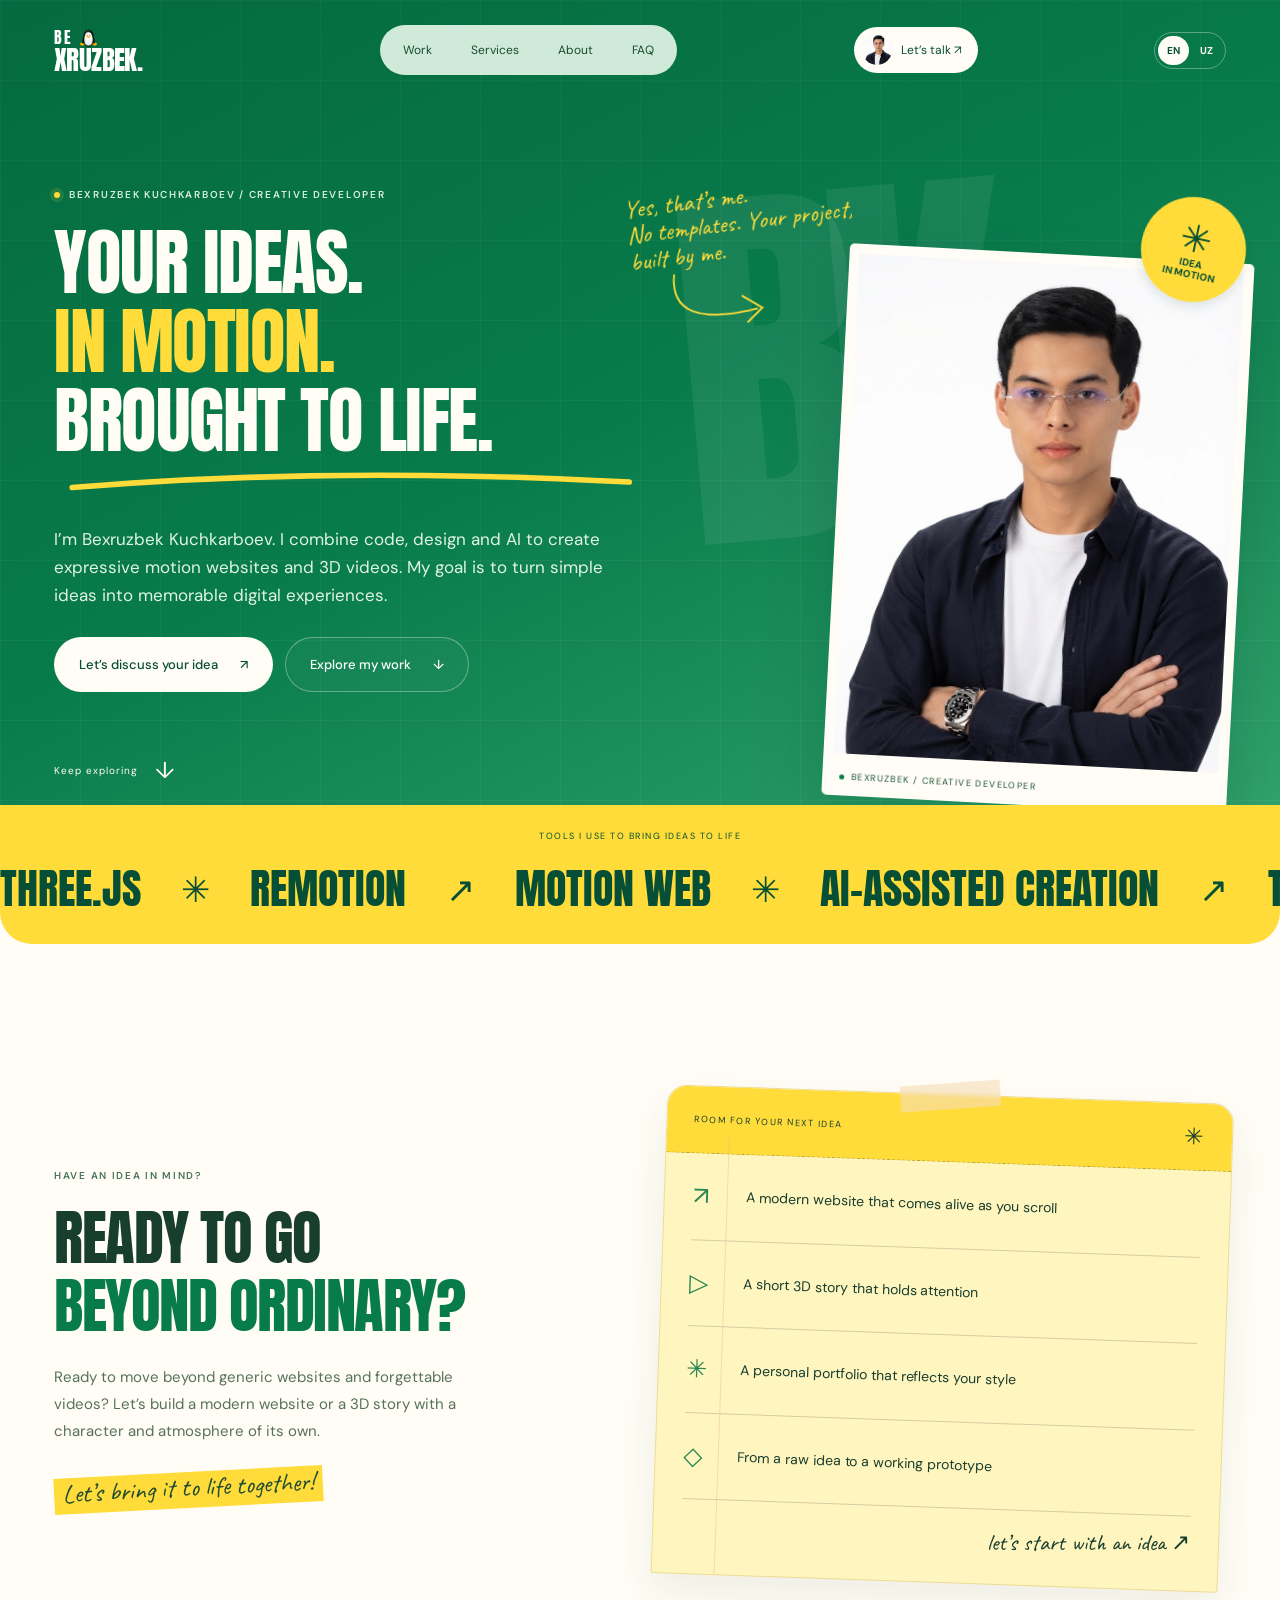
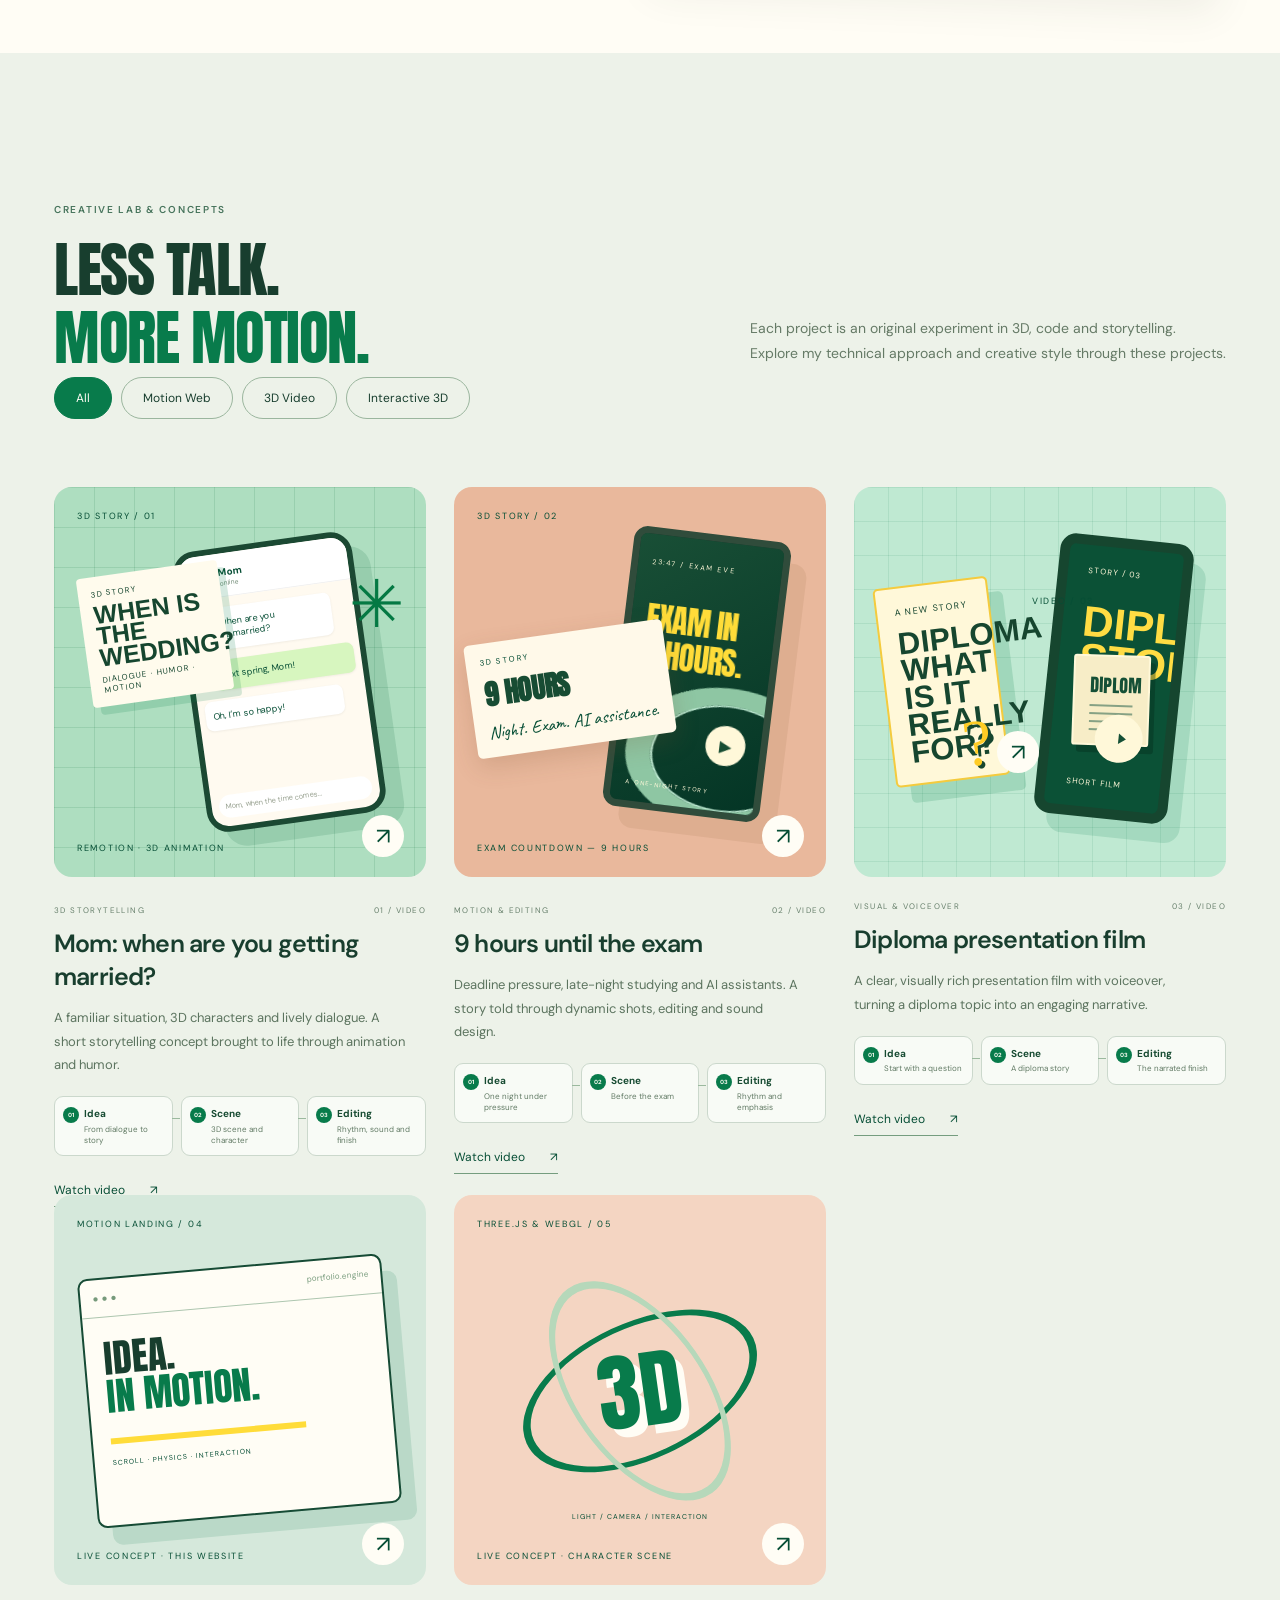
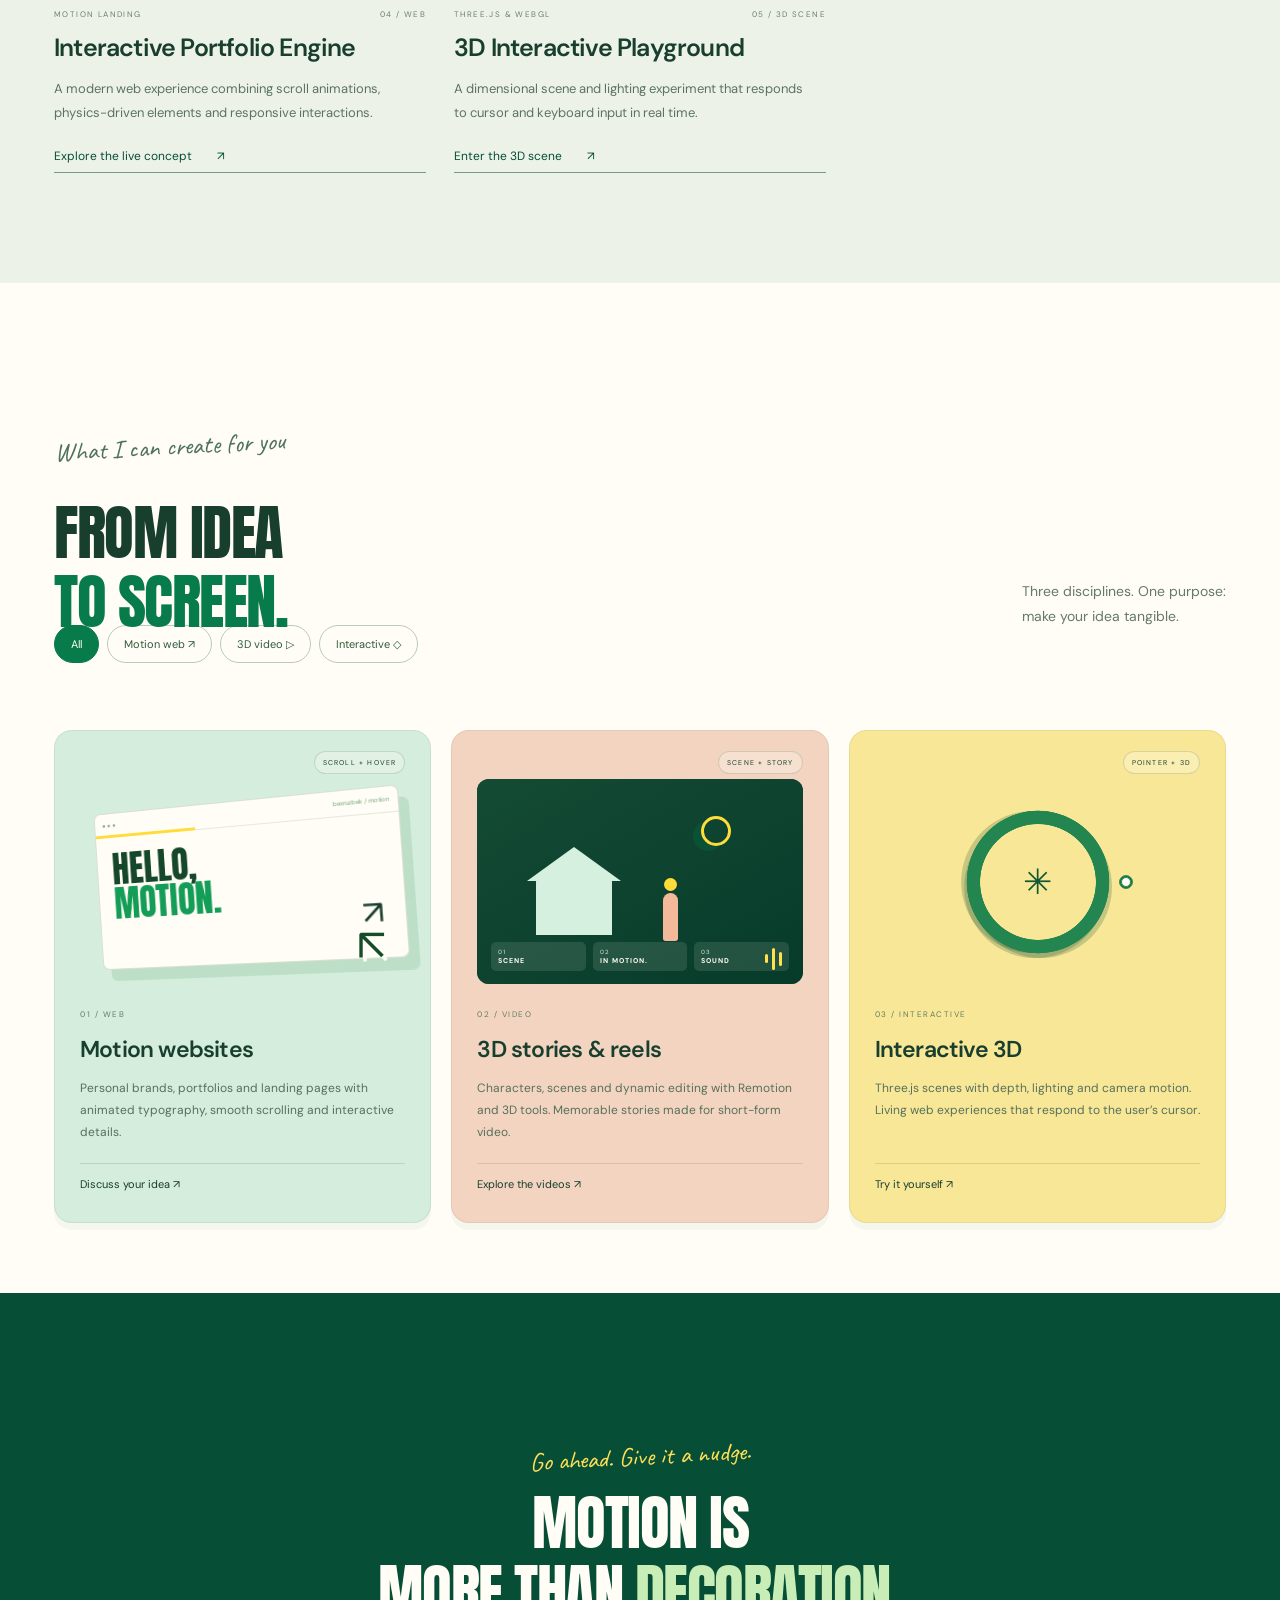
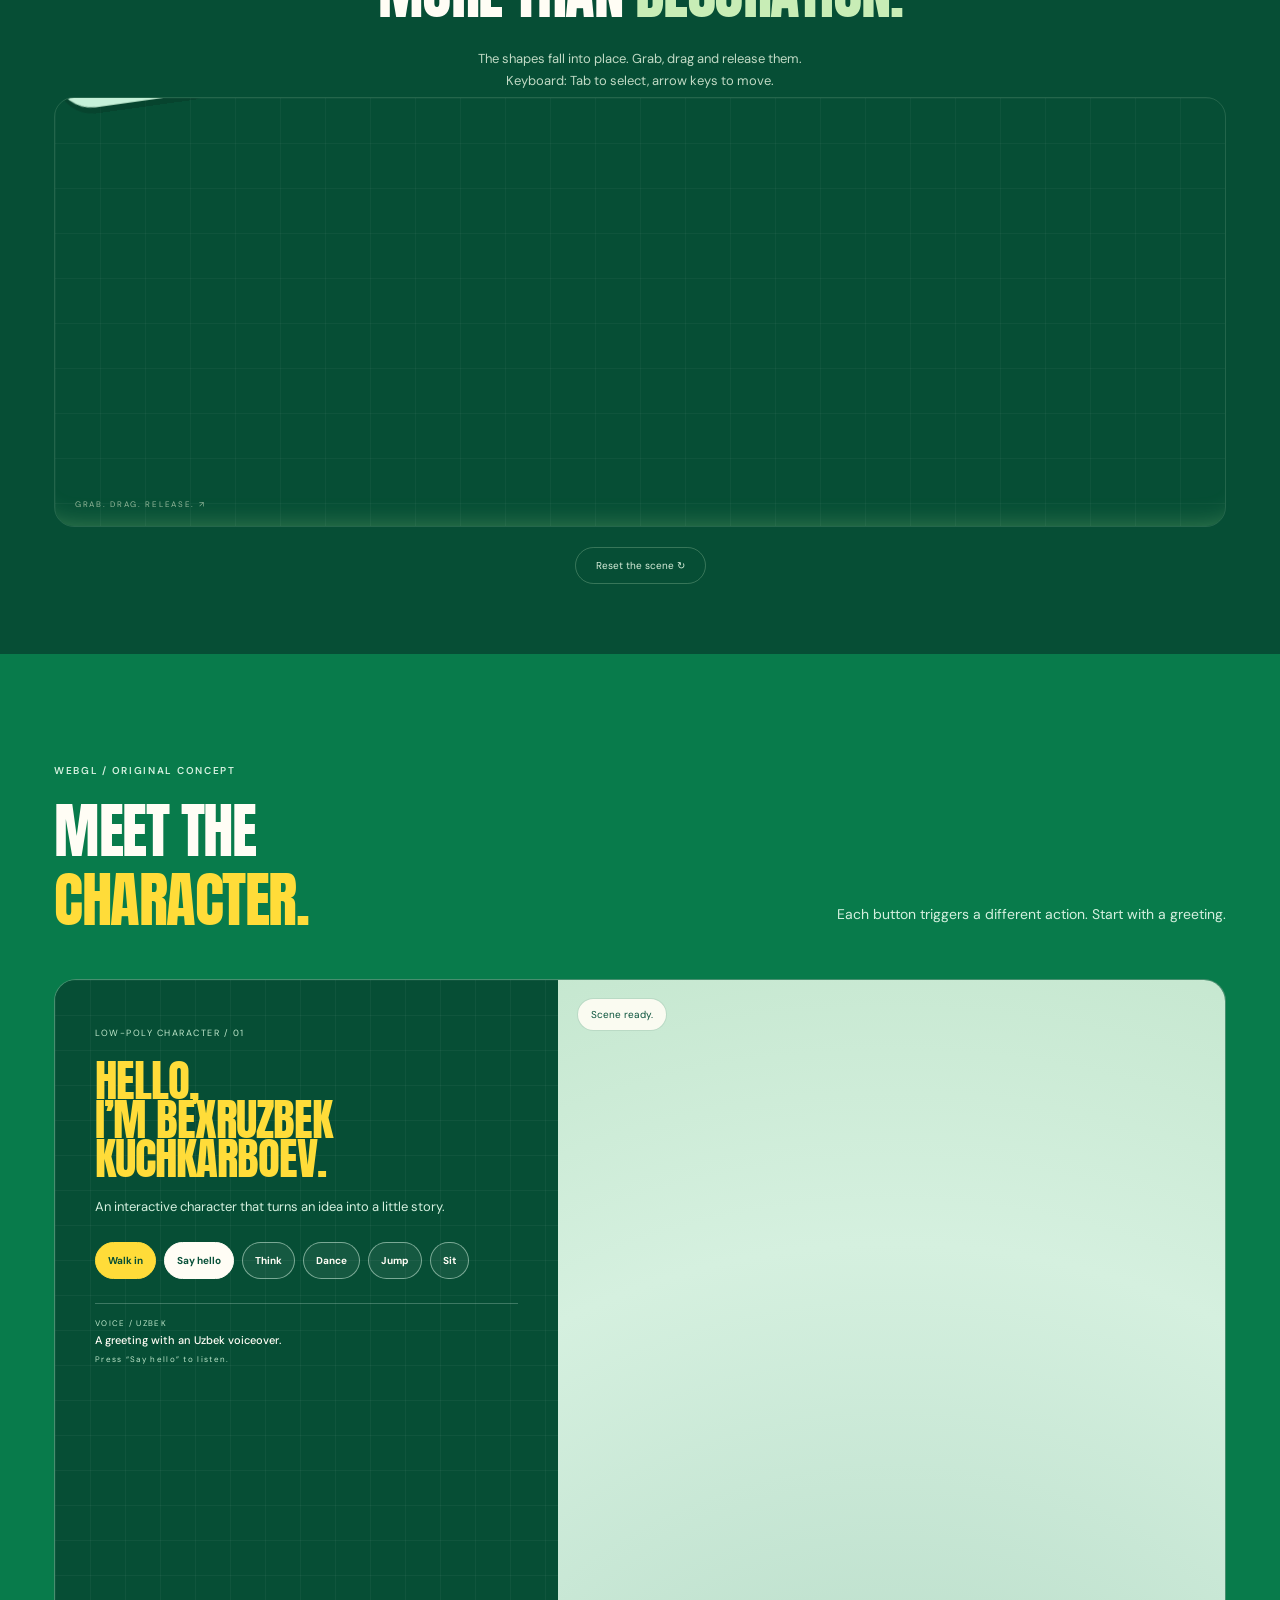
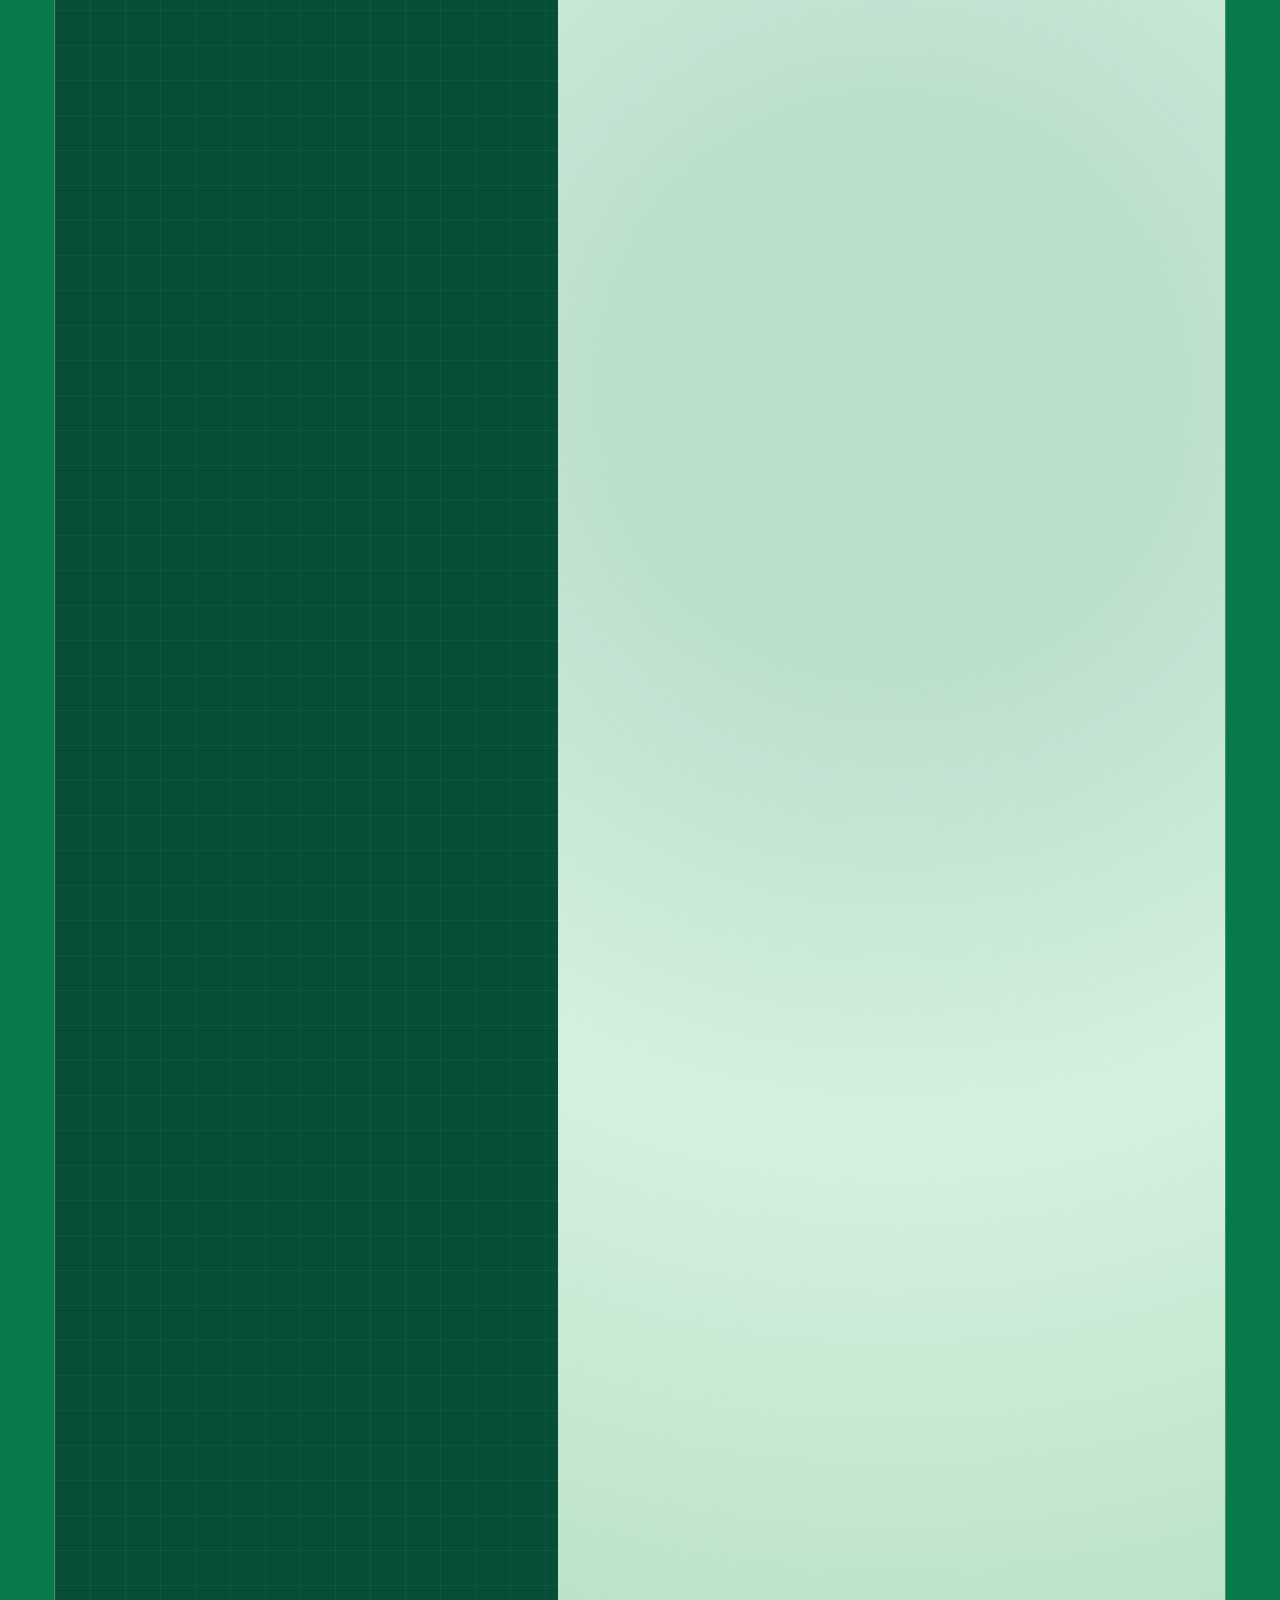
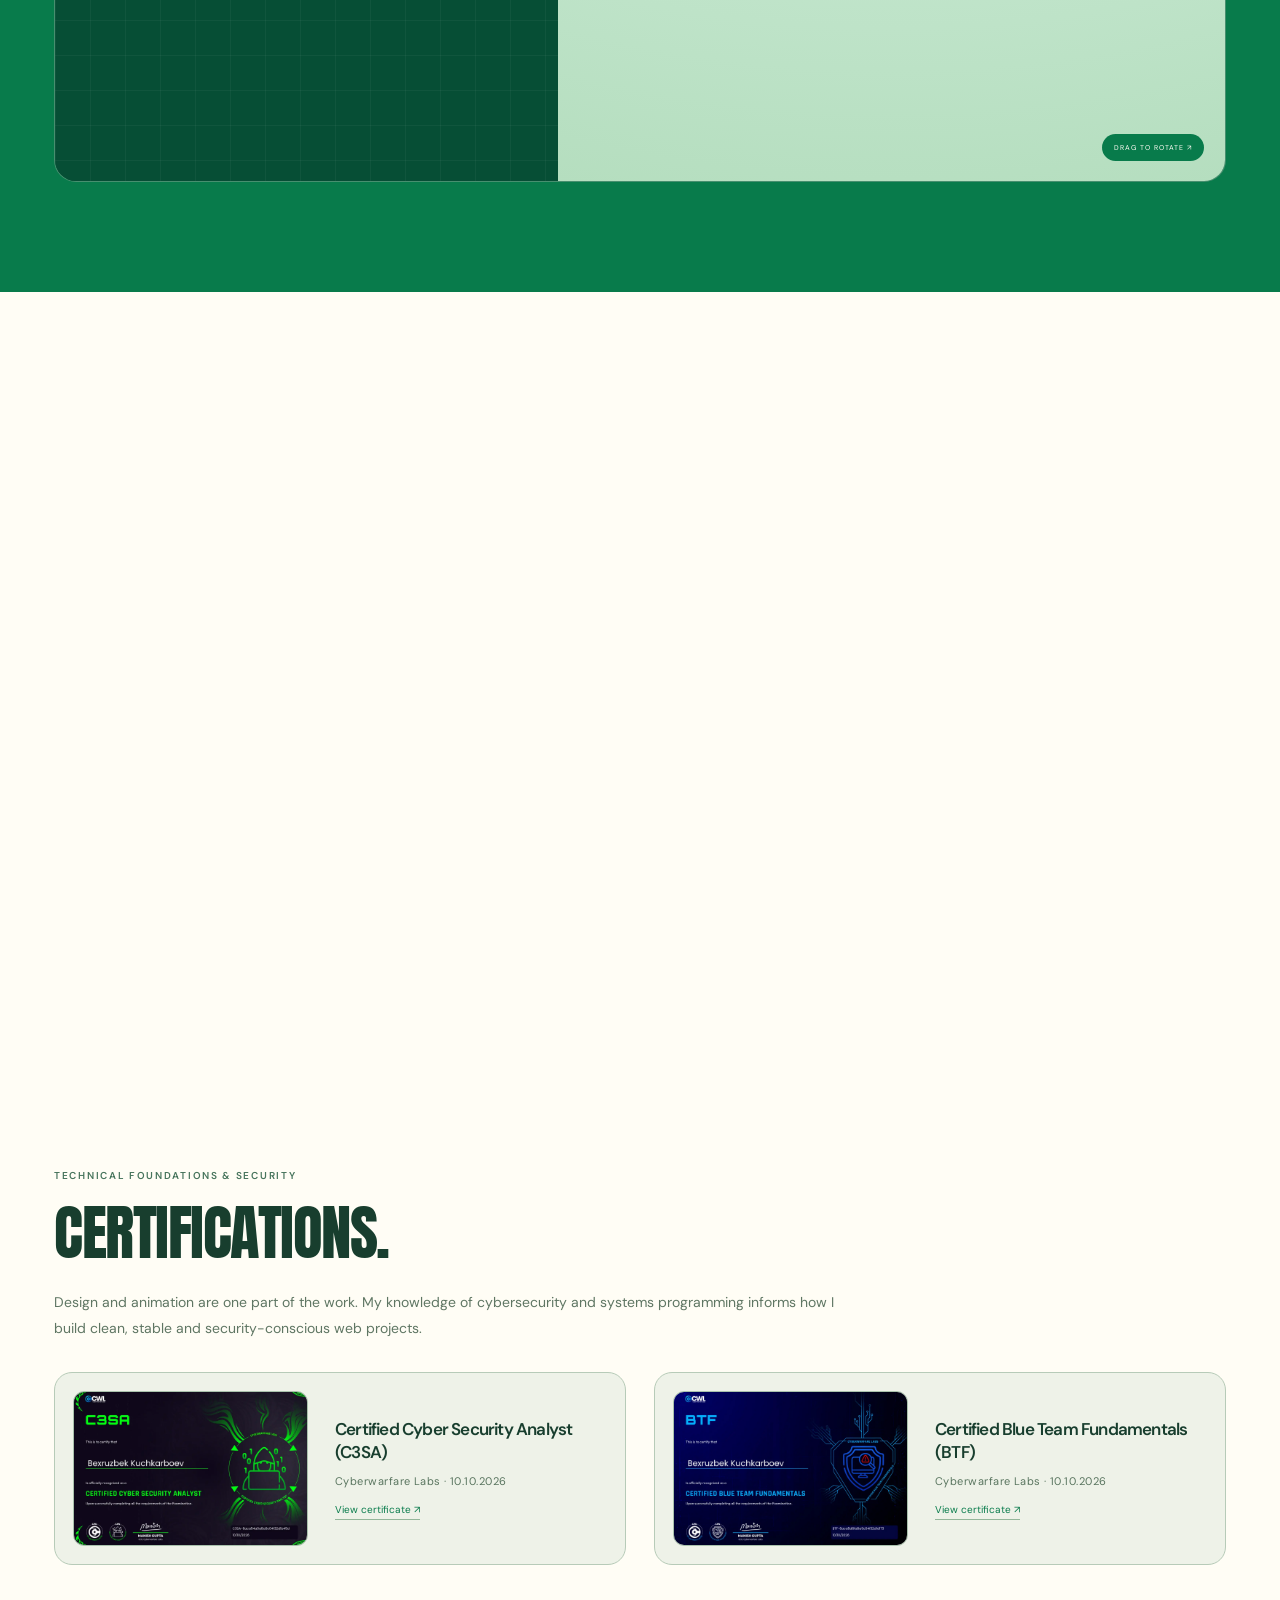
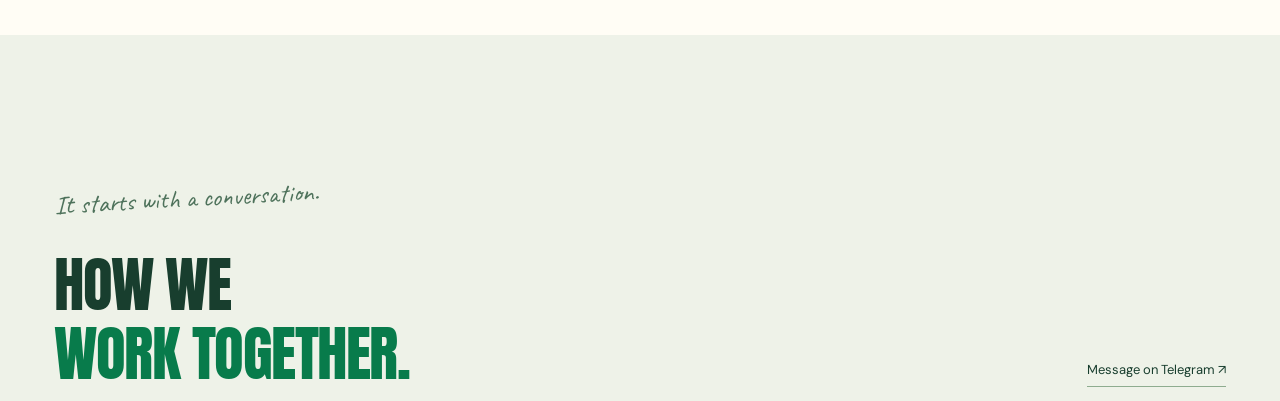
==== index.html @ de6d4b60 "Fix custom topic input interaction" ====
<!doctype html>
<html lang="en"><head><meta charset="utf-8"><meta name="viewport" content="width=device-width,initial-scale=1"><title>Bexruzbek Kuchkarboev — Creative Developer | Motion Web &amp; 3D</title><meta name="description" content="Creative developer crafting motion websites, interactive Three.js experiences and original 3D films. Explore concepts and start a project with Bexruzbek Kuchkarboev."><meta name="theme-color" content="#087b4b"><meta property="og:type" content="website"><meta property="og:url" content="https://kuchkarboevbexruzbek.github.io/"><meta property="og:title" content="Bexruzbek Kuchkarboev — Creative Developer | Motion Web &amp; 3D"><meta property="og:description" content="Creative developer crafting motion websites, interactive Three.js experiences and original 3D films. Explore concepts and start a project with Bexruzbek Kuchkarboev."><meta property="og:image" content="https://kuchkarboevbexruzbek.github.io/assets/og-image.png"><meta property="og:image:width" content="1200"><meta property="og:image:height" content="630"><meta name="twitter:card" content="summary_large_image"><meta name="twitter:title" content="Bexruzbek Kuchkarboev — Creative Developer | Motion Web &amp; 3D"><meta name="twitter:description" content="Creative developer crafting motion websites, interactive Three.js experiences and original 3D films. Explore concepts and start a project with Bexruzbek Kuchkarboev."><meta name="twitter:image" content="https://kuchkarboevbexruzbek.github.io/assets/og-image.png"><link rel="canonical" href="https://kuchkarboevbexruzbek.github.io/"><link rel="icon" href="/assets/penguin.svg"><link rel="stylesheet" href="/style.css"><link rel="stylesheet" href="/enhancements.css"><meta property="og:locale" content="en_US"><meta name="author" content="Bexruzbek Kuchkarboev"><meta name="robots" content="index,follow"><link rel="stylesheet" href="/portfolio-upgrade.css"></head>
<body><a class="skip" href="#main">Skip to content</a><div class="progress" aria-hidden="true"></div>
<header><a class="brand" href="#bosh-sahifa" aria-label="Bexruzbek — home"><span>BE<span class="brand-star">✳︎</span></span><b>XRUZBEK.</b></a><nav id="nav" aria-label="Main navigation"><a href="#ishlar">Work</a><a href="#yonalishlar">Services</a><a href="#men-haqimda">About</a><a href="#savollar">FAQ</a></nav><a class="nav-cta" href="https://t.me/kuchkarboev" target="_blank" rel="noopener"><img src="/assets/bexruzbek.png" alt="" width="30" height="30" loading="lazy" decoding="async"> Let’s talk ↗︎</a><button class="menu" aria-label="Open menu" aria-expanded="false" aria-controls="nav"><span></span><span></span></button></header>
<main id="main"><section class="hero" id="bosh-sahifa"><div class="hero-grid" aria-hidden="true"></div><div class="hero-inner wrap"><div class="hero-copy"><div class="eyebrow"><i></i> BEXRUZBEK KUCHKARBOEV / CREATIVE DEVELOPER</div><h1>YOUR IDEAS.<br><span>IN MOTION.</span><br>BROUGHT TO LIFE.<svg viewBox="0 0 620 28" aria-hidden="true"><path d="M8 20Q280 -3 608 14"/></path></svg></h1><p>I’m Bexruzbek Kuchkarboev. I combine code, design and AI to create expressive motion websites and 3D videos. My goal is to turn simple ideas into memorable digital experiences.</p><div class="actions"><a class="button cream" href="https://t.me/kuchkarboev" target="_blank" rel="noopener">Let’s discuss your idea <span>↗︎</span></a><a class="button outline" href="#ishlar">Explore my work <span>↓︎</span></a></div></div><div class="portrait-scene"><span class="portrait-letter" aria-hidden="true">BK</span><figure class="portrait"><img src="/assets/bexruzbek.png" alt="Bexruzbek Kuchkarboev" width="747" height="1024" fetchpriority="high"><figcaption><i></i> BEXRUZBEK / CREATIVE DEVELOPER</figcaption></figure><div class="hand-note">Yes, that’s me.<br>No templates. Your project,<br>built by me.<svg viewBox="0 0 110 72" aria-hidden="true"><path d="M8 4Q-5 65 95 52M79 36l21 16-18 14"/></path></svg></div><div class="portrait-sticker" aria-hidden="true">✳︎<span>IDEA<br>IN MOTION</span></div></div></div><a class="scroll-note" href="#tanishuv">Keep exploring <span>↓︎</span></a></section>
<div class="tools-band"><p>TOOLS I USE TO BRING IDEAS TO LIFE</p><div class="marquee" aria-hidden="true"><div>THREE.JS <i>✳︎</i> REMOTION <i>↗︎</i> MOTION WEB <i>✳︎</i> AI-ASSISTED CREATION <i>↗︎</i> THREE.JS <i>✳︎</i> REMOTION <i>↗︎</i> MOTION WEB <i>✳︎</i> AI-ASSISTED CREATION <i>↗︎</i></div></div></div>
<section class="intro wrap section" id="tanishuv"><div class="intro-copy reveal"><div class="eyebrow dark">HAVE AN IDEA IN MIND?</div><h2>READY TO GO<br><span>BEYOND ORDINARY?</span></h2><p>Ready to move beyond generic websites and forgettable videos? Let’s build a modern website or a 3D story with a character and atmosphere of its own.</p><span class="scribble">Let’s bring it to life together!</span></div><div class="notebook reveal"><span class="paper-tape" aria-hidden="true"></span><div class="notebook-top"><span>ROOM FOR YOUR NEXT IDEA</span><i>✳︎</i></div><div class="note-row"><span>↗︎</span> A modern website that comes alive as you scroll</div><div class="note-row"><span>▷</span> A short 3D story that holds attention</div><div class="note-row"><span>✳︎</span> A personal portfolio that reflects your style</div><div class="note-row"><span>◇</span> From a raw idea to a working prototype</div><span class="note-footer">let’s start with an idea ↗︎</span></div></section>
<section class="work section" id="ishlar"><div class="wrap"><div class="section-head reveal"><div><div class="eyebrow dark">CREATIVE LAB &amp; CONCEPTS</div><h2>LESS TALK.<br><span>MORE MOTION.</span></h2></div><p>Each project is an original experiment in 3D, code and storytelling.<br>Explore my technical approach and creative style through these projects.</p></div><div class="works"><article class="work-card reveal"><button class="work-cover onam-cover" data-reel="onam" aria-label="Watch Mom: when are you getting married?"><span class="cover-top">3D STORY / 01</span><div class="phone"><div class="phone-head"><b>O</b><span>Mom<small>online</small></span></div><div class="bubble">Son, when are you<br>getting married?</div><div class="bubble reply">Next spring, Mom!</div><div class="bubble">Oh, I’m so happy!</div><span class="phone-typing">Mom, when the time comes…</span></div><span class="play">↗︎</span><span class="cover-bottom">REMOTION · 3D ANIMATION</span><span class="floating-star" aria-hidden="true">✳︎</span></button><div class="work-meta"><span>ORIGINAL CONCEPT</span><span>01 / VIDEO</span></div><h3>Mom: when are you getting married?</h3><p>A familiar situation, 3D characters and lively dialogue. A short storytelling concept brought to life through animation and humor.</p><button class="watch" data-reel="onam">Watch video <span>↗︎</span></button></article><article class="work-card reveal"><button class="work-cover code-cover" data-reel="mehnat" aria-label="Watch 9 hours until the exam"><span class="cover-top">3D STORY / 02</span><div class="reel-still final-reel-still"><div class="new-reel-poster" aria-hidden="true"><span>23:47 / EXAM EVE</span><div class="poster-orbit"></div><b>EXAM IN<br>9 HOURS.</b><i>▶</i><small>A ONE-NIGHT STORY</small></div></div><div class="cost-card final-reel-label"><span>3D STORY</span><b>9 HOURS</b><small>Night. Exam. AI assistance.</small></div><span class="play">↗︎</span><span class="cover-bottom">EXAM COUNTDOWN — 9 HOURS</span></button><div class="work-meta"><span>MOTION &amp; EDITING</span><span>02 / VIDEO</span></div><h3>9 hours until the exam</h3><p>Deadline pressure, late-night studying and AI assistants. A story told through dynamic shots, editing and sound design.</p><button class="watch" data-reel="mehnat">Watch video <span>↗︎</span></button></article><article class="work-card reveal"><button class="work-cover diplom-cover" data-reel="diplom" aria-label="Watch the diploma presentation film"><span class="cover-top">VIDEO / 03</span><img class="diplom-still" src="/assets/diplom-poster.jpg" alt="Diplom videosidan kadr" width="400" height="712" loading="lazy"><span class="play">↗︎</span><span class="cover-bottom">NARRATED VIDEO</span></button><div class="work-meta"><span>ORIGINAL CONCEPT</span><span>03 / VIDEO</span></div><h3>Diploma presentation film</h3><p>A clear, visually rich presentation film with voiceover, turning a diploma topic into an engaging narrative.</p><button class="watch" data-reel="diplom">Watch video <span>↗︎</span></button></article></div></div></section>
<section class="services section wrap" id="yonalishlar"><div class="section-head reveal"><div><span class="scribble plain">What I can create for you</span><h2>FROM IDEA<br><span>TO SCREEN.</span></h2></div><p>Three disciplines. One purpose:<br>make your idea tangible.</p></div><div class="service-tabs" aria-label="Filter services"><button class="selected" data-focus="all" aria-pressed="true">All</button><button data-focus="web" aria-pressed="false">Motion web ↗︎</button><button data-focus="video" aria-pressed="false">3D video ▷</button><button data-focus="interactive" aria-pressed="false">Interactive ◇</button></div><div class="service-grid"><article class="service mint reveal" data-service="web"><span class="service-badge">SCROLL + HOVER</span><div class="service-demo web-demo" aria-hidden="true"><div class="fake-browser"><div>● ● ●<span>bexruzbek / motion</span></div><strong>HELLO,<br><em>MOTION.</em></strong><i>↗︎</i></div><span class="mini-cursor">↖︎</span></div><span class="service-index">01 / WEB</span><h3>Motion websites</h3><p>Personal brands, portfolios and landing pages with animated typography, smooth scrolling and interactive details.</p><a href="#aloqa">Discuss your idea ↗︎</a></article><article class="service peach reveal" data-service="video"><span class="service-badge">SCENE + STORY</span><div class="service-demo video-demo" aria-hidden="true"><div class="video-window"><span>▶</span><i></i><i></i><i></i><i></i><i></i></div><span class="timecode">00:00 / STORY</span></div><span class="service-index">02 / VIDEO</span><h3>3D stories &amp; reels</h3><p>Characters, scenes and dynamic editing with Remotion and 3D tools. Memorable stories made for short-form video.</p><a href="#ishlar">Explore the videos ↗︎</a></article><article class="service yellow reveal" data-service="interactive"><span class="service-badge">POINTER + 3D</span><div class="service-demo shape-demo" aria-hidden="true"><div class="ring r1"></div><div class="ring r2"></div><div class="ring r3"></div><span>✳︎</span></div><span class="service-index">03 / INTERACTIVE</span><h3>Interactive 3D</h3><p>Three.js scenes with depth, lighting and camera motion. Living web experiences that respond to the user’s cursor.</p><a href="#maydon">Try it yourself ↗︎</a></article></div></section>
<section class="playground section" id="maydon"><div class="wrap"><div class="play-head reveal"><span class="scribble plain">Go ahead. Give it a nudge.</span><h2>MOTION IS<br>MORE THAN <span>DECORATION.</span></h2><p>The shapes fall into place. Grab, drag and release them.<br>Keyboard: Tab to select, arrow keys to move.</p></div><div class="physics" aria-label="Draggable motion shapes"><div class="physics-grid" aria-hidden="true"></div><button class="toy" style="--toy:#c5f1d9" data-x=".06" data-y=".3">THREE.JS <span>↗︎</span></button><button class="toy" style="--toy:#ffd641" data-x=".36" data-y=".1">IDEA <span>✳︎</span></button><button class="toy" style="--toy:#f4b89a" data-x=".66" data-y=".5">REMOTION <span>▷</span></button><button class="toy" style="--toy:#fffdf5" data-x=".14" data-y=".72">MOTION WEB <span>↗︎</span></button><button class="toy" style="--toy:#a0d0f2" data-x=".58" data-y=".77">VIBE CODING <span>✦︎</span></button><button class="toy" style="--toy:#f1a1b7" data-x=".8" data-y=".15">WEBGL <span>◇</span></button><button class="toy" style="--toy:#d6caef" data-x=".42" data-y=".55">3D STORY <span>▷</span></button><button class="toy" style="--toy:#d9f09b" data-x=".75" data-y=".8">ANIMATION <span>✳︎</span></button><button class="toy" style="--toy:#f7ddb3" data-x=".06" data-y=".05">DESIGN <span>✦︎</span></button><button class="toy" style="--toy:#a9e4db" data-x=".49" data-y=".37">NEW IDEA <span>↗︎</span></button><span class="physics-hint" aria-hidden="true">GRAB. DRAG. RELEASE. ↗︎</span></div><button class="reset" id="reset-toys">Reset the scene ↻︎</button></div></section>
<section class="about section wrap" id="men-haqimda"><div class="about-photo reveal"><div class="photo-bar"><span>bexruzbek / about</span><span>↗︎</span></div><img src="/assets/bexruzbek.png" alt="Portrait of Bexruzbek Kuchkarboev" width="747" height="1024" loading="lazy"><span class="photo-caption">Hello!</span></div><div class="about-copy reveal"><div class="eyebrow dark">THE PERSON BEHIND THE CODE</div><h2>I’M<br><span>BEXRUZBEK<br>KUCHKARBOEV.</span></h2><p class="lead">Vibe coder and digital creator. I enjoy building expressive projects with a distinct character.</p><p>I combine modern AI tools with code to prototype faster and spend more time on design quality, motion details and smooth animation. My focus: interactive websites, Three.js scenes and Remotion videos.</p><p>Every project is a new creative exploration. I’m open to commercial collaborations with startups and personal brands, working directly on your idea from start to finish.</p><a class="button green" href="https://t.me/kuchkarboev" target="_blank" rel="noopener">Let’s connect <span>↗︎</span></a><div class="about-tags"><span>Three.js</span><span>Remotion</span><span>Creating with AI</span></div></div></section>
<section class="certificates section wrap"><div class="cert-head reveal"><div class="eyebrow dark">TECHNICAL FOUNDATIONS &amp; SECURITY</div><h2>CERTIFICATIONS.</h2><p>Design and animation are one part of the work. My knowledge of cybersecurity and systems programming informs how I build clean, stable and security-conscious web projects.</p></div><div class="certificate-grid"><button class="certificate-card reveal" type="button" data-certificate="/assets/cert-c3sa.png" data-certificate-title="Certified Cyber Security Analyst (C3SA)"><img src="/assets/cert-c3sa.webp" alt="Certified Cyber Security Analyst C3SA certificate" width="720" height="500" loading="lazy"><div><h3>Certified Cyber Security Analyst (C3SA)</h3><p>Cyberwarfare Labs · 10.10.2026</p><span>View certificate ↗︎</span></div></button><button class="certificate-card reveal" type="button" data-certificate="/assets/cert-btf.png" data-certificate-title="Certified Blue Team Fundamentals (BTF)"><img src="/assets/cert-btf.webp" alt="Certified Blue Team Fundamentals BTF certificate" width="720" height="500" loading="lazy"><div><h3>Certified Blue Team Fundamentals (BTF)</h3><p>Cyberwarfare Labs · 10.10.2026</p><span>View certificate ↗︎</span></div></button></div></section>
<section class="process section"><div class="wrap"><div class="section-head reveal"><div><span class="scribble plain">It starts with a conversation.</span><h2>HOW WE<br><span>WORK TOGETHER.</span></h2></div><a class="text-link" href="https://t.me/kuchkarboev" target="_blank" rel="noopener">Message on Telegram ↗︎</a></div><div class="steps"><article class="reveal"><span>01</span><h3>Let’s talk</h3><p>We discuss your idea, references and what you want to create.</p></article><article class="reveal"><span>02</span><h3>Prototype</h3><p>I build an initial version. We review it together and refine the details.</p></article><article class="reveal"><span>03</span><h3>Bring it to life</h3><p>We bring design, motion and detail together, then test the finished experience.</p></article></div></div></section>
<section class="faq section wrap" id="savollar"><div class="faq-title reveal"><span class="scribble plain">Let’s be clear.</span><h2>QUESTIONS.<br><span>CLEAR ANSWERS.</span></h2><p>Have another question?<br><a href="https://t.me/kuchkarboev" target="_blank" rel="noopener">Ask me on Telegram ↗︎</a><br><a class="secondary-link" href="https://t.me/anonaskbot?start=7vqml4p" target="_blank" rel="noopener noreferrer">Ask anonymously ↗︎</a></p></div><div class="questions"><details class="reveal"><summary>Are these client projects or independent concepts?<span>+</span></summary><p>The work shown here consists of original concepts and R&amp;D projects demonstrating my technical and creative capabilities. I’m open to commercial collaborations, with direct personal involvement, focused attention and flexible terms.</p></details><details class="reveal"><summary>What kinds of projects do you take on?<span>+</span></summary><p>Distinctive portfolios for personal brands and professionals, motion landing pages for products, interactive 3D web scenes and short 3D stories for Reels and Shorts.</p></details><details class="reveal"><summary>How do you use AI in your workflow?<span>+</span></summary><p>AI helps me build foundations and test ideas faster, saving time for both of us. Visual decisions, animation feel, code quality and final quality control remain my responsibility.</p></details><details class="reveal"><summary>How do you set the price and timeline?<span>+</span></summary><p>Every idea has a different scope. Send a short description on Telegram and I’ll respond within 24 hours with a timeline and proposal based on the design and animation requirements.</p></details></div></section>
<section class="contact" id="aloqa"><div class="wrap"><span class="scribble">Your idea is next.</span><h2>LET’S MAKE<br><span>SOMETHING GREAT.</span></h2><p>You don’t need a finished brief. An idea, one or two references you like and a short message are enough to get started.</p><div class="contact-links"><a class="button cream" href="https://t.me/kuchkarboev" target="_blank" rel="noopener"><img src="/assets/bexruzbek.png" alt="" width="30" height="30" loading="lazy" decoding="async"> Telegram · @kuchkarboev <span>↗︎</span></a><a class="button outline instagram" href="https://www.instagram.com/kuchqarboev/" target="_blank" rel="noopener">◎ Instagram · @kuchqarboev <span>↗︎</span></a></div><a class="contact-anon" href="https://t.me/anonaskbot?start=7vqml4p" target="_blank" rel="noopener noreferrer">Or ask anonymously ↗︎</a><div class="contact-extras"><span>↗︎ MOTION VEB</span><span>▷ 3D REEL</span><span>✳︎ AI BILAN IJOD</span><a href="#ishlar">Explore my work first ↓︎</a></div><div class="contact-collage" aria-hidden="true"><span class="collage-note">THE NEXT<br>IDEA IS<br>YOURS.</span><span class="collage-orbit"></span><span class="collage-cursor">↖︎</span><span class="collage-tag">LET’S MAKE IT MOVE ↗︎</span></div><span class="contact-flower" aria-hidden="true">✳︎</span></div></section></main>
<footer class="wrap"><a class="footer-brand" href="#bosh-sahifa">BEXRUZBEK.</a><span>© 2026 · From idea to motion.</span><div class="footer-links"><a href="https://github.com/kuchkarboevbexruzbek" target="_blank" rel="noopener noreferrer">GitHub ↗︎</a><a href="https://www.instagram.com/kuchqarboev/" target="_blank" rel="noopener">Instagram ↗︎</a><a href="https://t.me/kuchkarboev" target="_blank" rel="noopener">Telegram ↗︎</a><a href="#bosh-sahifa">Back to top ↑︎</a></div></footer>
<dialog id="reel-dialog" aria-labelledby="reel-title"><div class="dialog-head"><div><span>ORIGINAL CONCEPT</span><h2 id="reel-title"></h2></div><button id="close-reel" aria-label="Close video">×</button></div><video poster="/assets/video-poster.jpg" id="reel-video" controls playsinline preload="none"></video><p id="reel-description"></p></dialog><dialog id="certificate-dialog" aria-labelledby="certificate-title"><div class="dialog-head"><h2 id="certificate-title"></h2><button id="close-certificate" aria-label="Close certificate">×</button></div><img id="certificate-image" alt=""></dialog><script src="/app.js" defer></script><script src="/app-enhancements.js" defer></script><script src="/portfolio-upgrade.js?v=brief-34l" defer></script></body></html>
---- style.css ----
@import url('https://fonts.googleapis.com/css2?family=Anton&family=DM+Sans:wght@400;500;600;700&family=Caveat:wght@500;600&display=swap');
:root{--green:#087b4b;--deep:#064e35;--mint:#d5f0df;--cream:#fffdf5;--yellow:#ffdc39;--ink:#183e2e;--line:#cdd7cd;font-family:'DM Sans',Arial,sans-serif;color:var(--ink);background:var(--cream);scroll-behavior:smooth;scroll-padding-top:100px}*{box-sizing:border-box}body{margin:0;overflow-x:clip}a{color:inherit;text-decoration:none}button{font:inherit;cursor:pointer}h1,h2,h3,p,figure{margin:0}button,a,input,summary{-webkit-tap-highlight-color:transparent}button:focus-visible,a:focus-visible,summary:focus-visible{outline:3px solid #ffba12;outline-offset:6px}::selection{color:#064e35;background:#ffdc39}.wrap{max-width:1440px;margin:auto;padding-inline:54px}.section{padding-block:110px}.eyebrow{font-size:10px;letter-spacing:1.7px;font-weight:600;display:flex;align-items:center;gap:9px}.eyebrow i{width:6px;height:6px;background:var(--yellow);border-radius:50%;box-shadow:0 0 0 4px #ffdc3920}.eyebrow.dark{color:#47745c}.progress{position:fixed;left:0;top:0;width:100%;height:3px;background:var(--yellow);z-index:100;transform:scaleX(var(--progress,0));transform-origin:left}header{height:100px;position:absolute;top:0;left:0;width:100%;padding:22px 54px;display:flex;align-items:center;justify-content:space-between;z-index:30;color:white;gap:20px}.brand{font-family:Anton,sans-serif;font-weight:400;line-height:.87;font-size:27px;display:flex;flex-direction:column;letter-spacing:-.6px;width:150px}.brand>span{font-size:16px;letter-spacing:2px;display:flex;align-items:center;gap:6px}.brand-star{color:var(--yellow);font-size:18px}.brand b{font-weight:400}.brand:focus-visible{outline-offset:8px}nav{display:flex;gap:5px;background:#e4f7e8e8;padding:6px;border-radius:50px;color:#184b31;font-size:12px}nav a{padding:11px 17px;border-radius:40px;transition:background .2s}nav a:hover{background:#fffdf5}.nav-cta{display:flex;align-items:center;gap:9px;border-radius:50px;background:var(--cream);color:var(--deep);padding:8px 16px 8px 8px;font-size:12px}.nav-cta img,.button img{object-fit:cover;object-position:50% 15%;border-radius:50%}.menu{display:none}.hero{position:relative;background:linear-gradient(155deg,#056a3f,var(--green) 50%,#30a26a);color:var(--cream);padding-top:145px;overflow:hidden;isolation:isolate}.hero-grid{position:absolute;inset:0;background-image:linear-gradient(#ffffff0d 1px,transparent 1px),linear-gradient(90deg,#ffffff0d 1px,transparent 1px);background-size:80px 80px;z-index:-1;mask-image:linear-gradient(#0009,#000)}.hero-inner{display:grid;grid-template-columns:1.35fr 1fr;gap:30px;min-height:660px;align-items:center}.hero-copy{padding-bottom:70px;position:relative;z-index:3}.hero .eyebrow{color:#d6f0de;margin-bottom:22px}h1,h2{font-family:Anton,'Arial Narrow',sans-serif;font-weight:400;text-transform:uppercase;letter-spacing:-1.5px;line-height:1.08}h1{font-size:clamp(65px,7.2vw,105px);position:relative;margin-bottom:30px}h1>span{color:var(--yellow)}h1 svg{width:91%;height:26px;display:block;margin-top:9px;overflow:visible}h1 svg path{stroke:var(--yellow);stroke-width:6;fill:none;stroke-linecap:round;stroke-dasharray:650;animation:underline-in 1s .5s both}.hero-copy>p{font-size:17px;line-height:1.65;max-width:555px;color:#e1f5e7}.actions{display:flex;gap:12px;margin-top:28px;flex-wrap:wrap}.button{display:inline-flex;justify-content:center;align-items:center;gap:22px;border-radius:40px;padding:18px 24px;font-size:13px;font-weight:500;border:1px solid transparent;transition:transform .25s,box-shadow .25s}.button:hover{transform:translateY(-4px);box-shadow:0 10px 20px #01342126}.button.cream{background:var(--cream);color:var(--deep)}.button.outline{border-color:#ffffff55;color:white;background:#ffffff08}.button.green{background:var(--green);color:white}.portrait-scene{position:relative;height:660px;align-self:end}.portrait-letter{position:absolute;font-family:Anton;font-size:400px;letter-spacing:-40px;line-height:1;top:20px;left:-65px;color:#ffffff12;rotate:-5deg;user-select:none}.portrait{position:absolute;bottom:0;right:0;width:100%;max-width:405px;transform:rotate(3deg);transform-origin:50% 100%;border:10px solid #fffdf5;border-bottom-width:42px;border-radius:5px;background:var(--cream);box-shadow:0 20px 65px #003a2d38;z-index:1}.portrait>img{display:block;width:100%;height:500px;object-fit:cover;object-position:50% 30%}.portrait figcaption{position:absolute;bottom:-29px;font-size:9px;color:#1c5239;letter-spacing:1.4px;left:7px;display:flex;align-items:center;gap:7px}.portrait figcaption i{width:5px;height:5px;border-radius:50%;background:var(--green)}.hand-note{position:absolute;left:-110px;top:38px;font-family:Caveat,cursive;font-size:25px;color:var(--yellow);z-index:3;line-height:1.05;rotate:-7deg}.hand-note svg{width:100px;height:66px;display:block;margin-left:35px;stroke:var(--yellow);stroke-width:2;fill:none}.portrait-sticker{position:absolute;right:-20px;top:52px;background:var(--yellow);color:var(--deep);width:105px;height:105px;border-radius:50%;z-index:3;display:flex;flex-direction:column;align-items:center;justify-content:center;font-size:38px;line-height:1;rotate:12deg;box-shadow:0 6px 10px #0037191a}.portrait-sticker span{font-size:10px;font-weight:700;text-align:center;line-height:1.1}.scroll-note{position:absolute;bottom:20px;left:54px;font-size:10px;letter-spacing:1px;display:flex;gap:17px;align-items:center}.scroll-note span{font-size:23px;animation:arrow-bob 2s infinite}.tools-band{background:var(--yellow);color:var(--deep);padding:25px 0 27px;border-radius:0 0 32px 32px;position:relative;z-index:2}.tools-band>p{text-align:center;font-size:9px;letter-spacing:1.5px;margin-bottom:20px}.marquee{overflow:hidden}.marquee>div{display:flex;gap:40px;align-items:center;width:max-content;font-family:Anton;font-size:42px;animation:marquee 28s linear infinite;line-height:1.3}.marquee i{font-family:Arial;font-style:normal;font-size:35px}
h2{font-size:clamp(43px,4.8vw,68px);line-height:1.12}h2 span{color:var(--green)}h3{font-size:25px;letter-spacing:-.8px;font-weight:600}.intro{display:grid;grid-template-columns:1fr 1.1fr;gap:90px;align-items:center}.intro h2{margin-top:21px}.intro-copy>p{font-size:15px;line-height:1.8;color:#57715f;margin-top:24px;max-width:420px}.scribble{display:inline-block;background:var(--yellow);color:#214c31;font-family:Caveat,cursive;font-size:26px;line-height:1.1;padding:2px 9px 5px;transform:rotate(-3deg);margin-top:27px}.scribble.plain{background:transparent;padding:0;margin:0 0 17px;color:#4e725b}.notebook{background:#fff5bf;border-radius:20px 20px 3px 3px;transform:rotate(2deg);box-shadow:0 18px 42px #34412f14;border:1px solid #eedc96;padding:0 28px 25px;position:relative}.notebook:before{content:'';position:absolute;left:62px;top:50px;bottom:0;border-left:1px solid #e9b38a66}.notebook-top{background:var(--yellow);margin:0 -28px;padding:18px 27px;border-radius:20px 20px 0 0;display:flex;justify-content:space-between;align-items:center;font-size:9px;letter-spacing:1.5px;border-bottom:1px dashed #afa244}.notebook-top i{font-size:23px;font-style:normal}.note-row{padding:24px 0;border-bottom:1px solid #d6cda1;display:flex;align-items:center;gap:28px;font-size:14px;line-height:1.5}.note-row>span{font-size:25px;color:#278751;width:25px;flex:none}.note-footer{font-family:Caveat;font-size:23px;display:block;text-align:right;margin-top:20px;rotate:-2deg}.work{background:#edf2e9}.section-head{display:flex;align-items:flex-end;justify-content:space-between;gap:35px;margin-bottom:45px}.section-head h2{margin-top:19px}.section-head>p{font-size:14px;color:#657a66;line-height:1.8;padding-bottom:6px}.works{display:grid;grid-template-columns:1fr 1fr;gap:28px}.work-cover{width:100%;height:455px;position:relative;border:0;border-radius:18px;overflow:hidden;color:var(--deep);text-align:left;transition:transform .35s}.work-cover:hover{transform:translateY(-7px) rotate(-1deg)}.onam-cover{background:#aedec0;background-image:linear-gradient(#096a3420 1px,transparent 1px),linear-gradient(90deg,#096a3420 1px,transparent 1px);background-size:40px 40px}.cover-top,.cover-bottom{position:absolute;left:23px;font-size:9px;letter-spacing:1.7px;z-index:4}.cover-top{top:23px}.cover-bottom{bottom:23px}.phone{width:220px;height:345px;position:absolute;left:50%;top:55px;transform:translateX(-50%) rotate(-8deg);background:#fffaf0;border:7px solid #1b4933;border-radius:27px;box-shadow:20px 20px 0 #14684125;overflow:hidden;transition:rotate .4s}.work-cover:hover .phone{rotate:6deg}.phone-head{display:flex;align-items:center;gap:9px;background:#fff;padding:14px 10px 10px;border-bottom:1px solid #eee}.phone-head b{background:#199b57;color:white;border-radius:50%;width:28px;height:28px;display:grid;place-items:center;font-size:14px}.phone-head>span{font-size:12px;font-weight:700}.phone-head small{display:block;font-size:8px;font-weight:400;color:#6e8974}.bubble{background:#fff;padding:11px 9px;margin:12px 28px 0 8px;box-shadow:0 1px 3px #0001;border-radius:9px;font-size:11px;line-height:1.35;position:relative;animation:chat-bob 5s infinite}.bubble.reply{margin:12px 8px 0 24px;background:#d7f6bf;animation-delay:-2s}.phone-typing{position:absolute;bottom:10px;left:9px;right:9px;background:white;border-radius:15px;padding:8px;font-size:9px;color:#97a08f}.floating-star{position:absolute;right:40px;top:83px;font-size:84px;color:#047943;animation:spin 24s linear infinite}.play{position:absolute;right:22px;bottom:20px;width:42px;height:42px;display:grid;place-items:center;border-radius:50%;background:var(--cream);font-size:23px;z-index:4}.code-cover{background:#e9b89c}.reel-still{position:absolute;top:48px;left:44%;width:188px;height:335px;border:7px solid #304c3b;border-radius:14px;transform:rotate(7deg);overflow:hidden;box-shadow:18px 20px 0 #98694422}.reel-still img{height:100%;width:100%;object-fit:cover}.cost-card{position:absolute;top:155px;left:25px;transform:rotate(-8deg);background:#fff9e9;padding:18px 23px;box-shadow:0 9px 24px #754d2a30;border-radius:5px;max-width:55%;animation:cost-float 5s ease-in-out infinite}.cost-card span{font-size:8px;letter-spacing:1.5px;display:block}.cost-card b{display:block;font-size:36px;letter-spacing:-2px;margin:6px 0;color:#7a382f}.cost-card small{font-family:Caveat;font-size:18px}.work-meta{display:flex;justify-content:space-between;font-size:8px;letter-spacing:1.4px;color:#68816d;margin-top:24px;gap:10px}.work-card h3{margin-top:12px}.work-card>p{font-size:13px;color:#5c745f;line-height:1.8;margin-top:13px;max-width:95%}.watch{border:0;border-bottom:1px solid #759d7f;background:transparent;color:var(--deep);font-size:12px;margin-top:16px;padding:8px 0;display:flex;gap:25px}.service-grid{display:grid;grid-template-columns:repeat(3,1fr);gap:20px}.service{padding:20px 25px 29px;border-radius:18px;border:1px solid #12432912;overflow:hidden;display:flex;flex-direction:column}.service.mint{background:#d4eddd}.service.peach{background:#f3d4c0}.service.yellow{background:#f8e797}.service-demo{height:205px;position:relative;margin-bottom:25px;display:grid;place-items:center}.service-index{font-size:8px;letter-spacing:1.5px;color:#607e64}.service h3{margin-top:15px;font-size:23px}.service>p{font-size:12px;line-height:1.8;margin-top:14px;color:#57705c;margin-bottom:20px}.service>a{font-size:11px;padding-top:12px;margin-top:auto;border-top:1px solid #1e502c26;line-height:1.5}.fake-browser{background:var(--cream);border:1px solid #396b4733;border-radius:7px;width:96%;height:164px;transform:perspective(600px) rotateY(-12deg) rotate(-4deg);box-shadow:9px 12px 0 #257f3020;transition:transform .5s}.service:hover .fake-browser{transform:perspective(600px) rotateY(4deg) rotate(3deg)}.fake-browser>div{border-bottom:1px solid #306c3822;font-size:6px;color:#75a57c;padding:8px;display:flex;justify-content:space-between}.fake-browser>div span{font-size:6px}.fake-browser strong{font:38px/.94 Anton;display:block;padding:16px;color:#15482a}.fake-browser em{font-style:normal;color:#149d57}.fake-browser>i{position:absolute;right:20px;bottom:22px;font-style:normal;font-size:32px;animation:arrow-bob 3s infinite}.mini-cursor{position:absolute;right:20px;bottom:10px;font-size:45px;color:#154d2a;animation:cursor-move 5s ease-in-out infinite}.video-window{height:145px;width:96%;background:#265f3a;border-radius:8px;display:flex;gap:3px;align-items:flex-end;padding:12px;transform:rotate(4deg);box-shadow:8px 10px 0 #9c5c3522}.video-window>span{position:absolute;top:40px;left:44%;font-size:34px;color:#ffe588;animation:video-play 4s ease-in-out infinite}.video-window>i{height:11px;width:20%;background:#b2dab4;border-radius:3px;animation:timeline 3s ease-in-out infinite}.video-window>i:nth-of-type(2){background:#f2ce68;animation-delay:-1s}.video-window>i:nth-of-type(3){background:#e8b992;animation-delay:-2s}.timecode{position:absolute;bottom:0;font-size:8px;letter-spacing:2px;color:#63735d}.ring{position:absolute;width:142px;height:142px;border:13px solid #238650;border-radius:50%;box-shadow:3px 5px 0 #06482f33;animation:ring-spin 8s linear infinite}.r2{rotate:60deg;animation-delay:-2.66s}.r3{rotate:120deg;animation-delay:-5.33s}.shape-demo>span{font-size:35px;color:#135835;z-index:1;animation:spin 12s linear infinite}
.playground{background:var(--deep);color:#fffdf5;padding-bottom:70px;overflow:hidden}.play-head{text-align:center}.play-head .scribble{color:#ffdf57}.play-head h2 span{color:#c8edb6}.play-head>p{font-size:13px;color:#c1dac5;line-height:1.7;margin-top:22px}.physics{position:relative;height:345px;margin-top:45px;border:1px solid #b5dcb62b;border-radius:20px;overflow:hidden;touch-action:pan-y}.physics-grid{position:absolute;inset:0;background-image:linear-gradient(#ffffff09 1px,transparent 1px),linear-gradient(90deg,#ffffff09 1px,transparent 1px);background-size:45px 45px}.toy{position:absolute;background:var(--toy);color:#174b2e;border:1px solid #174b2e30;border-radius:50px;padding:18px 26px;font-size:23px;font-weight:700;letter-spacing:-1px;display:flex;gap:20px;align-items:center;box-shadow:0 6px 0 #0002;cursor:grab;touch-action:none;user-select:none;transform:rotate(var(--rot,0deg));will-change:left,top}.toy:active{cursor:grabbing;box-shadow:0 12px 25px #0003}.toy>span{font-size:30px}.physics-hint{position:absolute;left:20px;bottom:17px;font-size:8px;letter-spacing:1.7px;color:#94b79a;pointer-events:none}.reset{display:block;margin:20px auto 0;border:1px solid #b5dcb648;background:transparent;color:#d9efdb;border-radius:30px;padding:11px 20px;font-size:10px}.about{display:grid;grid-template-columns:1fr 1.1fr;gap:100px;align-items:center}.about-photo{background:#e2eddc;border:1px solid #b1c5ad;border-radius:12px;position:relative;transform:rotate(-3deg);box-shadow:15px 18px 0 #e8ecd9;max-width:440px}.photo-bar{display:flex;justify-content:space-between;padding:11px 16px;font-size:9px;letter-spacing:.5px;border-bottom:1px solid #a7bfa6}.about-photo>img{display:block;width:100%;height:440px;object-fit:cover;object-position:50% 18%;border-radius:0 0 12px 12px}.photo-caption{position:absolute;right:-20px;bottom:20px;font:36px Caveat;background:var(--yellow);color:#21502c;padding:2px 18px;rotate:-6deg}.about-copy h2{margin-top:20px}.about-copy>p{font-size:14px;line-height:1.85;margin-top:18px;color:#5f7663}.about-copy .lead{font-size:19px;color:#31583a;line-height:1.6}.about-copy .button{margin-top:25px}.about-tags{display:flex;gap:8px;flex-wrap:wrap;margin-top:25px}.about-tags>span{font-size:9px;padding:7px 11px;border:1px solid #b1c6b4;border-radius:20px}.process{background:#eef2e8}.text-link{font-size:13px;border-bottom:1px solid #8eac8f;padding-bottom:8px}.steps{display:grid;grid-template-columns:repeat(3,1fr);gap:38px;margin-top:55px}.steps article{border-top:1px solid #b4c4af;padding-top:24px}.steps article>span{font:58px Anton;color:#93b597}.steps h3{margin-top:17px}.steps p{font-size:13px;line-height:1.8;color:#627963;margin-top:12px}.faq{display:grid;grid-template-columns:1fr 1.1fr;gap:70px}.faq-title>p{font-size:13px;line-height:1.8;margin-top:24px;color:#59755f}.faq-title a{color:#087b4b;text-decoration:underline;text-underline-offset:5px}.questions details{border-bottom:1px solid #c5d1bf}.questions summary{display:flex;align-items:center;justify-content:space-between;gap:20px;list-style:none;cursor:pointer;padding:25px 0;font-size:15px;font-weight:500;line-height:1.4}.questions summary::-webkit-details-marker{display:none}.questions summary>span{font-size:25px;color:var(--green);transition:rotate .3s;flex:none}.questions details[open] summary>span{rotate:45deg}.questions details>p{font-size:13px;line-height:1.85;color:#647d67;padding-bottom:23px;padding-right:25px}.contact{position:relative;background:var(--green);color:var(--cream);padding:80px 0;overflow:hidden}.contact .wrap{position:relative}.contact .scribble{margin:0 0 23px}.contact h2{font-size:clamp(70px,8.5vw,118px);position:relative;z-index:1}.contact h2 span{color:var(--yellow)}.contact p{margin-top:25px;font-size:15px;color:#d7eddb}.contact .button{margin-top:28px;padding:10px 25px 10px 10px;gap:15px}.contact-flower{position:absolute;right:7%;top:55px;font-size:320px;color:#66bc8055;line-height:1;animation:spin 50s linear infinite;pointer-events:none}footer{display:flex;justify-content:space-between;align-items:center;gap:20px;padding-block:29px}footer .footer-brand{font:25px Anton;letter-spacing:-.6px}footer>span,footer>a:last-child{font-size:10px;color:#6a806b}dialog{border:0;border-radius:18px;background:var(--cream);color:var(--ink);padding:18px;width:min(94vw,460px);max-height:94svh;box-shadow:0 20px 100px #0005}dialog::backdrop{background:#002b1be8;backdrop-filter:blur(7px)}.dialog-head{display:flex;justify-content:space-between;align-items:center;gap:15px;padding-bottom:14px}.dialog-head span{font-size:8px;letter-spacing:1.4px;color:#6a7b61}.dialog-head h2{font:23px 'DM Sans';letter-spacing:-1px;text-transform:none;margin-top:5px}.dialog-head button{width:32px;height:32px;border-radius:50%;border:1px solid #c4d7bf;background:white;color:#315f3f;font-size:24px;flex:none}dialog video{display:block;width:100%;height:min(70svh,650px);background:#132c1d;border-radius:10px}dialog>p{font-size:10px;line-height:1.5;color:#617a63;margin-top:11px}.skip{position:fixed;top:-100px;left:20px;z-index:100;background:var(--cream);color:var(--deep);padding:12px}.skip:focus{top:10px}.js .reveal{opacity:0;translate:0 40px;transition:opacity .7s,translate .8s cubic-bezier(.16,1,.3,1)}.js .reveal.visible{opacity:1;translate:0 0}.hero h1{animation:hero-in .8s cubic-bezier(.16,1,.3,1) both}.hero-copy>p,.actions{animation:hero-in .8s .15s cubic-bezier(.16,1,.3,1) both}.portrait{animation:portrait-in 1s .1s cubic-bezier(.16,1,.3,1) both}.hero-copy,.portrait-scene{will-change:translate}
@keyframes marquee{to{transform:translateX(-50%)}}@keyframes arrow-bob{50%{translate:0 5px}}@keyframes spin{to{rotate:360deg}}@keyframes hero-in{from{opacity:0;transform:translateY(45px)}to{opacity:1;transform:translateY(0)}}@keyframes portrait-in{from{opacity:0;transform:rotate(10deg) translateY(60px)}to{opacity:1;transform:rotate(3deg) translateY(0)}}@keyframes underline-in{from{stroke-dashoffset:650}to{stroke-dashoffset:0}}@keyframes chat-bob{50%{translate:0 -5px}}@keyframes cost-float{50%{translate:0 -12px}}@keyframes cursor-move{50%{translate:-30px -28px}}@keyframes video-play{50%{scale:1.18}}@keyframes timeline{50%{scale:.75 1}}@keyframes ring-spin{to{transform:rotateY(360deg) rotateX(60deg)}}
@media(min-width:1500px){header{padding-inline:max(54px,calc((100vw - 1332px)/2))}}
@media(max-width:1100px){.wrap{padding-inline:36px}header{padding-inline:36px}nav a{padding:10px 12px;font-size:11px}.hero-inner{gap:20px;grid-template-columns:1.2fr 1fr;min-height:660px}h1{font-size:clamp(65px,7.7vw,84px)}.portrait-scene{height:600px}.portrait>img{height:450px}.hand-note{left:-45px;top:15px;font-size:23px}.portrait-sticker{right:-8px;top:112px;width:85px;height:85px;font-size:30px}.portrait-sticker span{font-size:8px}.hero-copy>p{font-size:15px}.button{font-size:12px;padding:16px 20px;gap:12px}.scroll-note{left:36px}.intro{gap:45px}.section{padding-block:85px}.work-cover{height:400px}.phone{top:46px;scale:.9;transform-origin:50% 0}.reel-still{left:42%;height:300px;width:169px}.cost-card{left:16px;padding:15px}.cost-card b{font-size:30px}.service-grid{gap:15px}.service{padding-inline:20px}.service-demo{height:180px}.service h3{font-size:20px}.service>p{font-size:12px}.service-demo .ring{width:115px;height:115px;border-width:11px}.about{gap:60px}.about-photo>img{height:400px}.toy{font-size:20px;padding:16px 21px;gap:15px}.faq{gap:45px}}
@media(max-width:760px){:root{scroll-padding-top:85px}.wrap{padding-inline:23px}header{height:85px;padding:17px 23px;gap:12px}.brand{font-size:24px;width:115px}.brand>span{font-size:13px}.nav-cta{margin-left:auto;font-size:10px;padding:6px 10px 6px 6px;gap:6px}.nav-cta img{width:25px;height:25px}.menu{display:flex;flex-direction:column;justify-content:center;align-items:center;gap:5px;border:1px solid #e0f4e677;border-radius:50%;width:38px;height:38px;flex:none;background:transparent}.menu span{width:15px;height:1px;background:white}header nav{display:none;position:absolute;top:77px;left:18px;right:18px;border-radius:15px;padding:12px;background:#fffdf5;box-shadow:0 16px 30px #003a2c2b;font-size:15px}header nav.open{display:flex;flex-direction:column}header nav a{font-size:14px;padding:13px}.hero{padding-top:120px}.hero-inner{display:block;min-height:0}.hero-copy{padding-bottom:0}.hero .eyebrow{font-size:8px;letter-spacing:1.15px;margin-bottom:21px}h1{font-size:clamp(55px,10.7vw,80px);letter-spacing:-1.3px;line-height:1.12;margin-bottom:21px}h1 svg{height:17px;margin-top:7px;width:85%}.hero-copy>p{font-size:14px;line-height:1.75;max-width:470px}.actions{gap:10px;margin-top:24px}.button{padding:15px 18px;font-size:11px;gap:13px}.portrait-scene{height:550px;max-width:460px;margin:35px auto 0}.portrait{right:7%;width:77%;max-width:320px;border-width:8px;border-bottom-width:35px}.portrait>img{height:420px}.portrait figcaption{font-size:7px;bottom:-24px;letter-spacing:1.1px}.portrait-letter{font-size:310px;left:0;top:70px;letter-spacing:-25px}.hand-note{left:1%;top:5px;font-size:24px}.hand-note svg{width:85px;height:55px;margin-left:22px}.portrait-sticker{top:102px;right:1%;width:80px;height:80px}.scroll-note{left:23px;bottom:17px;font-size:8px;z-index:3}.tools-band{padding-block:24px;border-radius:0 0 24px 24px}.tools-band>p{font-size:7px;letter-spacing:1px;padding-inline:20px;margin-bottom:17px}.marquee>div{font-size:31px;gap:25px}.marquee i{font-size:26px}.section{padding-block:65px}h2{font-size:clamp(39px,7.9vw,55px);letter-spacing:-.7px}.intro{grid-template-columns:1fr;gap:35px}.intro h2{margin-top:17px}.intro-copy>p{font-size:13px;margin-top:21px;max-width:470px}.scribble{font-size:25px;margin-top:23px}.notebook{margin:0 6px;padding-inline:21px;border-radius:15px 15px 3px 3px}.notebook-top{margin-inline:-21px;padding:14px 21px;font-size:8px;border-radius:15px 15px 0 0}.notebook:before{left:54px;top:47px}.note-row{font-size:12px;gap:22px;padding:21px 0}.note-row>span{font-size:23px}.note-footer{font-size:23px}.section-head{display:block;margin-bottom:30px}.section-head h2{margin-top:17px}.section-head>p{font-size:12px;margin-top:20px}.works{grid-template-columns:1fr;gap:40px}.work-cover{height:430px}.phone{top:52px;scale:1}.floating-star{right:35px;top:78px;font-size:75px}.cover-top,.cover-bottom{left:20px;font-size:8px}.cover-top{top:21px}.cover-bottom{bottom:23px}.reel-still{left:46%;height:325px;width:183px;top:46px}.cost-card{left:25px;top:160px;padding:18px}.cost-card b{font-size:33px}.cost-card small{font-size:18px}.work-meta{font-size:7px;letter-spacing:1px;margin-top:21px}.work-card h3{font-size:24px;margin-top:12px}.work-card>p{font-size:12px;margin-top:12px}.watch{font-size:11px;margin-top:12px}.service-grid{grid-template-columns:1fr;gap:22px}.service{padding:20px 25px 27px}.service-demo{height:210px;max-width:350px;width:100%;margin-inline:auto;margin-bottom:24px}.fake-browser{height:175px}.fake-browser strong{font-size:43px}.video-window{height:160px}.service-demo .ring{width:150px;height:150px;border-width:13px}.service-index{font-size:8px}.service h3{font-size:26px}.service>p{font-size:13px;max-width:450px}.service>a{font-size:12px}.play-head>p{font-size:11px}.physics{height:400px;margin-top:30px;border-radius:15px}.toy{font-size:15px;padding:13px 17px;gap:12px}.toy>span{font-size:23px}.physics-hint{font-size:6px;left:14px;letter-spacing:1px}.reset{font-size:10px}.about{grid-template-columns:1fr;gap:45px}.about-photo{max-width:380px;margin:0 12px}.about-photo>img{height:410px}.photo-bar{font-size:8px}.photo-caption{font-size:31px;right:-17px}.about-copy h2{margin-top:18px}.about-copy>p{font-size:13px;margin-top:17px}.about-copy .lead{font-size:18px}.steps{grid-template-columns:1fr;gap:30px;margin-top:30px}.steps article{display:grid;grid-template-columns:55px 1fr;column-gap:15px;padding-top:20px}.steps article>span{font-size:45px;grid-row:1/3}.steps h3{font-size:22px;margin-top:0}.steps p{font-size:12px;margin-top:10px}.section-head .text-link{display:inline-block;margin-top:23px;font-size:12px}.faq{grid-template-columns:1fr;gap:28px}.faq-title>p{font-size:12px;margin-top:20px}.questions summary{font-size:14px;padding:23px 0;gap:15px}.questions details>p{font-size:12px}.contact{padding:62px 0}.contact .scribble{font-size:23px;margin-bottom:23px}.contact h2{font-size:clamp(51px,10vw,73px);letter-spacing:-1px}.contact p{font-size:12px;max-width:240px;line-height:1.7;margin-top:22px}.contact .button{margin-top:23px;font-size:12px;position:relative;z-index:2}.contact-flower{font-size:200px;right:-85px;top:140px}footer{padding-block:25px;flex-wrap:wrap;gap:20px}footer .footer-brand{font-size:22px}footer>span{order:3;width:100%;font-size:9px}footer>a:last-child{font-size:10px;margin-left:auto}.dialog-head h2{font-size:20px}.dialog-head span{font-size:7px}}
@media(max-width:380px){.nav-cta{font-size:9px}.brand{width:105px;font-size:22px}.hero .eyebrow{font-size:7px}h1{font-size:52px}.portrait-scene{height:500px}.portrait>img{height:360px}.work-cover{height:395px}.phone{scale:.9;transform-origin:50% 0}.reel-still{left:42%;width:165px;height:293px}.cost-card{left:14px;padding:14px}.cost-card b{font-size:29px}.floating-star{right:20px;font-size:62px}}
@media(prefers-reduced-motion:reduce){:root{scroll-behavior:auto}*,*::before,*::after{animation:none!important;transition:none!important}.js .reveal{opacity:1;translate:none}.hero-copy,.portrait-scene{translate:none!important}h1 svg path{stroke-dashoffset:0}.portrait{transform:rotate(3deg)}}
@supports (font-variant-emoji:text){html,body,button,a,span,i,small{font-variant-emoji:text}.button span,.watch span,.play,.scroll-note span,.brand-star,.portrait-sticker,.floating-star,.notebook-top i,.note-row>span,.toy>span,.contact-flower,.collage-cursor,.shape-demo>span{font-family:Arial,sans-serif!important;font-variant-emoji:text}}
@media(min-width:1101px){.works{grid-template-columns:repeat(3,1fr)}.works .work-cover{height:390px}.works .phone{scale:.82;transform-origin:50% 0}.works .reel-still{left:44%;top:46px;width:158px;height:282px}.works .cost-card{left:16px;top:145px;padding:14px}.works .cost-card b{font-size:28px}.works .floating-star{right:22px;top:75px;font-size:66px}}
.diplom-cover{background:#d5f0df;display:grid;place-items:center}.diplom-still{height:83%;width:auto;max-width:74%;object-fit:cover;border:7px solid #1b4933;border-radius:13px;box-shadow:15px 18px 0 #14684125;transform:rotate(5deg);transition:transform .35s}.diplom-cover:hover .diplom-still{transform:rotate(-2deg) translateY(-4px)}.certificates{padding-top:0;padding-bottom:110px}.cert-head h2{margin-top:16px}.certificate-grid{display:grid;grid-template-columns:repeat(2,minmax(0,1fr));gap:28px;margin-top:30px}.certificate-card{display:grid;grid-template-columns:235px 1fr;align-items:center;gap:27px;padding:18px;border:1px solid #b7cbb8;border-radius:18px;background:#eef2e8;text-align:left;color:var(--ink);transition:transform .25s,box-shadow .25s}.certificate-card:hover{transform:translateY(-4px);box-shadow:0 12px 24px #16442b16}.certificate-card img{display:block;width:235px;height:155px;object-fit:cover;border-radius:11px;border:1px solid #a9c1ac}.certificate-card h3{font-size:17px;line-height:1.35}.certificate-card p{font-size:11px;letter-spacing:.45px;color:#59755f;margin-top:10px}.certificate-card span{display:inline-block;margin-top:15px;font-size:10px;color:#087b4b;border-bottom:1px solid #94b69a;padding-bottom:3px}#certificate-dialog{width:min(94vw,1040px);max-height:93svh;padding:18px;background:var(--cream)}#certificate-dialog .dialog-head{padding:0 2px 14px}#certificate-dialog h2{font:20px 'DM Sans';letter-spacing:-.5px;text-transform:none}#certificate-dialog img{display:block;width:100%;max-height:calc(93svh - 80px);object-fit:contain;border-radius:10px;background:#10231b}.secondary-link{display:inline-block;margin-top:9px;color:#59755f!important;font-size:11px;text-decoration:none!important;border-bottom:1px solid #9cb59e;padding-bottom:2px}.contact-anon{display:block;width:max-content;position:relative;z-index:2;margin-top:13px;font-size:11px;color:#d7eddb;border-bottom:1px solid #d7eddb80;padding-bottom:3px}@media(max-width:760px){.certificates{padding-top:0;padding-bottom:65px}.certificate-grid{grid-template-columns:1fr;gap:16px;margin-top:24px}.certificate-card{grid-template-columns:148px 1fr;gap:17px;padding:14px}.certificate-card img{width:148px;height:98px}.certificate-card h3{font-size:14px}.certificate-card p{font-size:9px;margin-top:6px}.certificate-card span{font-size:9px;margin-top:9px}.diplom-still{height:84%;max-width:63%}#certificate-dialog{padding:13px}#certificate-dialog h2{font-size:16px}}
/* Motion refinement 02 */
.hand-note{animation:note-bounce 1.1s .75s cubic-bezier(.2,.85,.3,1.1) both}.hand-note svg{overflow:visible}.hand-note svg path{stroke-dasharray:220;stroke-dashoffset:220;animation:arrow-draw .85s 1.65s ease-out forwards}.portrait-sticker{animation:sticker-land .8s 1.1s both}.final-reel-still video{display:block;width:100%;height:100%;object-fit:cover;pointer-events:none}.final-reel-still{background:#193c2d}.final-reel-label b{font-family:Anton;font-size:33px;letter-spacing:-.3px;color:#174c33}.final-reel-label{max-width:58%}.paper-tape{position:absolute;top:-12px;left:41%;width:100px;height:26px;background:#f5ddb599;transform:rotate(-6deg);z-index:2;backdrop-filter:blur(2px)}.notebook{transition:box-shadow .4s}.notebook:hover{box-shadow:0 28px 65px #34412f26}.notebook-top i{animation:spin 24s linear infinite}.js .note-row{opacity:.25;transform:translateX(18px);transition:opacity .65s,transform .75s cubic-bezier(.16,1,.3,1)}.paper-active .note-row{opacity:1;transform:translateX(0)}.paper-active .note-row:nth-of-type(2){transition-delay:.1s}.paper-active .note-row:nth-of-type(3){transition-delay:.24s}.paper-active .note-row:nth-of-type(4){transition-delay:.38s}.paper-active .note-row:nth-of-type(5){transition-delay:.52s}.note-row>span{transition:rotate .35s,scale .35s}.note-row:hover>span{rotate:15deg;scale:1.2}.note-footer{position:relative}.note-footer:after{content:'';position:absolute;right:0;bottom:-4px;width:0;height:2px;background:#d49c25;transition:width 1s .75s}.paper-active .note-footer:after{width:65%}.intro-copy h2>span{background-image:linear-gradient(#ffdc3980,#ffdc3980);background-size:0 15%;background-position:0 94%;background-repeat:no-repeat;transition:background-size 1.2s .5s}.intro-copy.visible h2>span{background-size:100% 15%}
.service-tabs{display:flex;align-items:center;gap:8px;flex-wrap:wrap;margin:-15px 0 27px}.service-tabs button{font-size:11px;border:1px solid #b8ccba;background:transparent;border-radius:30px;padding:11px 16px;color:#315a3e;transition:background .2s,translate .2s}.service-tabs button:hover{translate:0 -3px}.service-tabs .selected{background:#087b4b;color:#fffdf5;border-color:#087b4b}.service{position:relative;box-shadow:0 7px 0 #0f47200a;transition:opacity .35s,box-shadow .35s,outline-color .35s}.service .service-demo{transform:perspective(700px) rotateX(var(--my,0deg)) rotateY(var(--mx,0deg));transition:transform .25s}.service:hover{box-shadow:0 18px 40px #0f47201a}.service-muted{opacity:.5}.service-focused{outline:2px solid #087b4b;outline-offset:4px}.service-badge{align-self:flex-end;position:relative;z-index:3;font-size:7px;letter-spacing:1.2px;border:1px solid #234f302b;background:#fffdf54d;border-radius:20px;padding:6px 8px;margin-bottom:5px}.fake-browser>div:after{content:'';height:3px;width:35%;background:#ffdc39;position:absolute;left:0;top:22px;animation:browser-load 3.5s ease-in-out infinite}.web-demo .mini-cursor{filter:drop-shadow(4px 4px 0 #fffdf5)}.video-window>span{background:#ffffff15;border:1px solid #d5f0df44;border-radius:50%;width:52px;height:52px;display:grid;place-items:center;font-size:25px;top:27px;left:calc(50% - 26px)}.video-window>i{animation:timeline-enhanced 2.4s ease-in-out infinite}.video-window>i:nth-of-type(4){animation-delay:-.7s}.video-window>i:nth-of-type(5){animation-delay:-1.4s}.shape-demo:after,.shape-demo:before{content:'';position:absolute;width:8px;height:8px;background:#fffdf5;border:1px solid #41884d;border-radius:50%;offset-path:ellipse(88px 63px at 50% 50%);animation:orbit-dot 6s linear infinite}.shape-demo:before{animation-delay:-3s;width:12px;height:12px;background:#087b4b}
.physics{height:430px}.toy{font-size:21px;padding:16px 22px}.toy>span{font-size:28px}.physics[data-fallen=true]{box-shadow:inset 0 -30px 30px -35px #b6f59b66}.contact-links{display:flex;flex-wrap:wrap;gap:12px;align-items:center;position:relative;z-index:4}.contact .instagram{padding:17px 22px;background:#fffdf50a;color:#fffdf5;border-color:#d6edda77}.contact-extras{display:flex;align-items:center;gap:15px;flex-wrap:wrap;margin-top:36px;padding-top:24px;border-top:1px solid #b5e5c33d;max-width:740px;position:relative;z-index:3}.contact-extras>span{font-size:9px;letter-spacing:1.3px;color:#d4edcc}.contact-extras>a{font-size:11px;margin-left:auto;border-bottom:1px solid #d4edcc99;padding-bottom:4px}.contact-collage{position:absolute;right:4%;top:35px;width:290px;height:360px;pointer-events:none;z-index:2}.collage-note{position:absolute;right:0;top:30px;display:block;font:33px/1.1 Caveat;background:#ffdc39;color:#174b2c;padding:25px 28px;rotate:10deg;box-shadow:8px 12px 0 #034f3433;animation:collage-float 6s ease-in-out infinite}.collage-orbit{position:absolute;left:-10px;bottom:30px;width:160px;height:160px;border:1px solid #d8efc877;border-radius:50%;transform:rotateX(55deg) rotate(-25deg)}.collage-orbit:after{content:'✳︎';position:absolute;right:-8px;top:60px;font-size:32px;color:#d8efc8;animation:spin 12s linear infinite}.collage-cursor{position:absolute;right:-8px;bottom:40px;color:#fffdf5;font-size:75px;text-shadow:5px 6px #034f3433;rotate:15deg}.collage-tag{position:absolute;left:10px;bottom:0;font-size:8px;letter-spacing:1.6px;color:#d4edcc;border:1px solid #b5e5c34d;border-radius:30px;padding:12px 16px;rotate:-7deg}.contact-flower{opacity:.6;right:4%;top:70px;font-size:280px}.contact h2{max-width:850px}.footer-links{display:flex;gap:21px;font-size:10px;color:#52715b}.contact .wrap>.scribble{position:relative;z-index:4}
@keyframes note-bounce{0%{opacity:0;translate:0 -90px;rotate:-16deg}52%{opacity:1;translate:0 10px;rotate:-2deg}74%{translate:0 -9px;rotate:-9deg}100%{opacity:1;translate:0 0;rotate:-7deg}}@keyframes arrow-draw{to{stroke-dashoffset:0}}@keyframes sticker-land{from{opacity:0;scale:.4;rotate:-25deg}to{opacity:1;scale:1;rotate:12deg}}@keyframes browser-load{0%,100%{width:5%;opacity:.3}60%{width:90%;opacity:1}}@keyframes timeline-enhanced{0%,100%{scale:.8 1;translate:0 0}50%{scale:1 1.5;translate:0 -2px}}@keyframes orbit-dot{to{offset-distance:100%}}@keyframes collage-float{50%{translate:0 -12px;rotate:7deg}}
@media(max-width:1100px){.contact-collage{scale:.78;transform-origin:right top;right:0}.contact h2{max-width:70%}.contact-extras{max-width:75%}.toy{font-size:18px;padding:14px 18px}.toy>span{font-size:25px}}
@media(max-width:760px){.service-tabs{margin:-5px 0 25px;gap:7px}.service-tabs button{font-size:10px;padding:9px 12px}.service-badge{font-size:7px}.service-muted{opacity:.64}.physics{height:510px}.toy{font-size:14px;padding:12px 15px;gap:10px}.toy>span{font-size:21px}.contact h2{max-width:100%}.contact-links{gap:10px}.contact .instagram{padding:15px 19px;font-size:11px;margin-top:4px}.contact-links .button:first-child{font-size:11px}.contact-extras{max-width:100%;margin-top:27px;gap:12px;padding-top:20px}.contact-extras>span{font-size:7px}.contact-extras>a{font-size:10px;width:100%;margin:7px 0 0;max-width:max-content}.contact-collage{position:relative;right:auto;top:auto;width:100%;height:200px;scale:1;margin-top:25px}.collage-note{right:35px;top:15px;font-size:28px;padding:16px 23px}.collage-orbit{left:20px;bottom:10px;width:130px;height:130px}.collage-tag{left:40px;bottom:8px;font-size:7px}.collage-cursor{right:12px;bottom:0;font-size:60px}.contact-flower{right:-60px;top:200px;font-size:250px;opacity:.35}.footer-links{margin-left:auto;gap:15px;font-size:9px}.final-reel-label b{font-size:29px}.hand-note{animation-delay:.6s}.hand-note svg path{animation-delay:1.5s}}
@media(prefers-reduced-motion:reduce){.hand-note{opacity:1;translate:none}.hand-note svg path{stroke-dashoffset:0}.portrait-sticker{opacity:1;scale:1}.js .note-row{opacity:1;transform:none}.intro-copy h2>span{background-size:100% 15%}.service .service-demo{transform:none}.collage-note{translate:none}.shape-demo:after,.shape-demo:before{animation:none!important}}

@media(min-width:761px) and (max-width:1100px){.contact-collage{right:36px}}

.new-reel-poster{position:absolute;inset:0;background:linear-gradient(145deg,#194f36,#043525);color:#fff8d9;overflow:hidden;padding:14px}.new-reel-poster>span{font-size:7px;letter-spacing:1.6px;position:relative;z-index:2}.new-reel-poster>b{position:absolute;top:54px;left:15px;font:45px/.98 Anton;color:#ffdc39;letter-spacing:-1px;z-index:2}.new-reel-poster>i{position:absolute;bottom:46px;right:15px;display:grid;place-items:center;background:#fff8d9;border-radius:50%;width:40px;height:40px;font-size:16px;font-style:normal;color:#164d32;z-index:2}.new-reel-poster>small{position:absolute;bottom:15px;left:14px;font-size:6px;letter-spacing:1.5px;z-index:2}.poster-orbit{position:absolute;width:200px;height:200px;border:25px solid #8ec6a3;border-radius:50%;left:10px;top:115px;transform:rotateX(45deg) rotateZ(-30deg);box-shadow:inset 0 0 0 2px #c5f1d9;animation:poster-spin 14s linear infinite}@keyframes poster-spin{to{transform:rotateX(45deg) rotateZ(330deg)}}

.new-reel-poster>b{font-size:32px;top:66px;line-height:1.13}.final-reel-label b{font-size:35px}
---- enhancements.css ----
.diplom-cover{isolation:isolate;overflow:hidden;background:#bfe9d2!important;background-image:linear-gradient(#0a7b4b1a 1px,transparent 1px),linear-gradient(90deg,#0a7b4b1a 1px,transparent 1px)!important;background-size:34px 34px!important}
.brand-star{display:inline-flex!important;align-items:center;justify-content:center;width:1.03em;height:1.03em;vertical-align:.08em;margin:0 .035em}.brand-star img{display:block;width:100%;height:100%}
.diplom-cover>*{position:relative;z-index:2}.diplom-cover .diplom-grid{position:absolute;inset:0;z-index:0;opacity:.55}.diplom-cover .diplom-sun{position:absolute;z-index:1;right:11%;top:17%;font-family:Arial,sans-serif;font-size:70px;color:#ffdb42;line-height:1;transform:rotate(13deg);text-shadow:5px 5px 0 #087b4b2b}.diplom-cover .diplom-note{position:absolute;z-index:3;left:7%;top:34%;width:146px;padding:13px 14px;background:#fffbed;color:#16462f;box-shadow:7px 8px 0 #087b4b2b;transform:rotate(-7deg);text-align:left;border-radius:4px}.diplom-note small,.diplom-note em{display:block;font-style:normal;font-size:8px;letter-spacing:.14em}.diplom-note strong{display:block;margin:6px 0;font-family:Impact,'Arial Narrow',sans-serif;font-size:26px;line-height:.86;letter-spacing:.02em}.diplom-cover .diplom-still{position:relative;z-index:2;border-color:#12452f!important;box-shadow:13px 16px 0 #087b4b2e!important}.diplom-cover .cover-top{z-index:4}.diplom-cover .play{z-index:5}
@media(max-width:680px){.diplom-cover .diplom-note{left:6%;top:34%;width:116px;padding:10px}.diplom-note strong{font-size:21px}.diplom-note small,.diplom-note em{font-size:6.5px}.diplom-cover .diplom-sun{font-size:52px;right:7%;top:16%}}
.onam-cover{isolation:isolate}.onam-cover .onam-note{position:absolute;z-index:5;left:8%;top:21%;width:142px;padding:12px 13px;background:#fffbed;color:#16462f;box-shadow:7px 8px 0 #087b4b2b;transform:rotate(-8deg);text-align:left;border-radius:4px}.onam-note small,.onam-note em{display:block;font-style:normal;font-size:8px;letter-spacing:.13em}.onam-note strong{display:block;margin:6px 0;font-family:Impact,'Arial Narrow',sans-serif;font-size:25px;line-height:.85}.onam-cover .phone{z-index:2}.onam-cover .cover-top,.onam-cover .play,.onam-cover .cover-bottom,.onam-cover .floating-star{z-index:6}
.video-service-rich .video-demo{position:relative;overflow:hidden;background:#1b6140;background-image:linear-gradient(135deg,#0e462f 0 48%,#20784e 48% 100%)}.video-service-rich .video-window{position:relative;z-index:3;box-shadow:12px 14px 0 #0a3e2a33;transform:rotate(3deg);transition:transform .35s}.video-service-rich:hover .video-window{transform:rotate(-2deg) translateY(-5px)}.story-card{position:absolute;z-index:5;padding:8px 10px;background:#fff7df;color:#155036;font-size:9px;line-height:1.25;letter-spacing:.1em;box-shadow:5px 6px 0 #0a3e2a33;transform:rotate(-8deg)}.story-card-one{top:13%;left:8%}.story-card-two{right:7%;bottom:13%;background:#ffdc43;transform:rotate(8deg)}.story-orbit{position:absolute;z-index:2;width:75%;height:38%;left:12%;top:28%;border:2px solid #b7e9cc80;border-radius:50%;transform:rotate(-16deg)}.video-service-rich .timecode{position:relative;z-index:4}.github{font-size:.88rem!important}.github span{font-family:Arial,sans-serif}
@media(max-width:680px){.onam-cover .onam-note{left:7%;top:22%;width:112px;padding:9px}.onam-note strong{font-size:20px}.onam-note small,.onam-note em{font-size:6.5px}.github{width:100%;justify-content:center}}
.diplom-cover .diplom-paper{position:absolute;z-index:3;left:50%;top:51%;width:min(66%,285px);min-height:55%;padding:26px 24px;background:#fff8d9;color:#16462f;box-shadow:14px 17px 0 #087b4b2b;transform:translate(-50%,-50%) rotate(6deg);text-align:left;border:2px solid #f4cb3e;border-radius:5px}.diplom-paper small{display:block;font-style:normal;font-size:9px;letter-spacing:.16em}.diplom-paper strong{display:block;margin:18px 0 0;font-family:Impact,'Arial Narrow',sans-serif;font-size:clamp(27px,4.1vw,43px);line-height:.88;letter-spacing:.01em}.diplom-paper i{position:absolute;right:17px;bottom:5px;font-family:Georgia,serif;font-size:95px;font-style:normal;color:#ffcc25;line-height:1;text-shadow:3px 3px 0 #16462f}.diplom-cover .diplom-still{display:none!important}
@media(max-width:680px){.diplom-cover .diplom-paper{width:64%;min-height:50%;padding:18px}.diplom-paper strong{font-size:29px}.diplom-paper i{font-size:74px}}
.diplom-cover .diplom-paper{left:8%;top:50%;width:31%;min-height:0;padding:18px 17px;transform:translateY(-50%) rotate(-7deg)}.diplom-paper strong{margin-top:12px;font-size:clamp(20px,2.5vw,31px)}.diplom-paper i{font-size:66px;right:13px;bottom:0}.diplom-cover .diplom-preview{position:absolute;z-index:3;right:12%;top:13%;width:36%;height:72%;padding:20px;background:#0b5136;color:#fff8d9;border:10px solid #16462f;border-radius:16px;box-shadow:14px 18px 0 #087b4b25;transform:rotate(6deg);overflow:hidden;text-align:left}.diplom-preview small,.diplom-preview em{position:relative;z-index:3;display:block;font-size:8px;letter-spacing:.13em;font-style:normal}.diplom-preview strong{position:relative;z-index:3;display:block;margin-top:28px;font-family:Impact,'Arial Narrow',sans-serif;font-size:clamp(24px,3.4vw,43px);line-height:.87;color:#ffdc43}.diplom-preview i{position:absolute;z-index:4;right:19%;bottom:18%;display:grid;place-items:center;width:48px;height:48px;border-radius:50%;background:#fff8d9;color:#155036;font-style:normal;font-size:19px;padding-left:3px}.diplom-preview em{position:absolute;z-index:4;bottom:20px;left:20px}.diplom-preview .diplom-orbit{position:absolute;z-index:2;width:145%;height:39%;left:-25%;bottom:18%;border:20px solid #a9dec0;border-radius:50%;transform:rotate(13deg)}.diplom-cover .cover-bottom{display:none}
@media(max-width:680px){.diplom-cover .diplom-paper{left:7%;width:32%;padding:12px}.diplom-paper strong{font-size:18px}.diplom-paper small{font-size:6px}.diplom-paper i{font-size:47px}.diplom-cover .diplom-preview{right:10%;width:37%;height:67%;padding:13px;border-width:7px;border-radius:12px}.diplom-preview strong{margin-top:21px;font-size:25px}.diplom-preview i{width:35px;height:35px;font-size:13px}.diplom-preview em,.diplom-preview small{font-size:5.5px}.diplom-preview em{bottom:12px;left:12px}.diplom-preview .diplom-orbit{border-width:13px}}

/* Purposeful motion pass */
.brand-star img{display:block;width:21px;height:21px;object-fit:contain}.motion-compare{padding-top:20px}.compare-shell{border:1px solid #b7cbb8;border-radius:22px;background:#eaf3e8;padding:14px;box-shadow:0 15px 30px #16442b0c}.compare-tabs{display:flex;gap:8px;padding-bottom:13px}.compare-tabs button{min-height:42px;border:1px solid #a8c1ab;border-radius:999px;background:transparent;color:#275640;padding:0 18px;font-size:12px;font-weight:700}.compare-tabs button[aria-selected="true"]{background:#087b4b;color:#fffdf5;border-color:#087b4b}.compare-demo{position:relative;min-height:300px;border-radius:15px;background:#087b4b;color:#fffdf5;overflow:hidden;padding:30px;isolation:isolate}.compare-demo:after{content:'';position:absolute;inset:0;background:linear-gradient(#ffffff13 1px,transparent 1px),linear-gradient(90deg,#ffffff13 1px,transparent 1px);background-size:38px 38px;z-index:-1}.compare-kicker{display:block;font-size:9px;letter-spacing:1.4px;color:#d5f0df}.compare-demo strong{display:block;margin-top:24px;font:clamp(45px,6vw,80px)/.9 Anton,sans-serif;letter-spacing:-1px}.compare-demo em{color:#ffdc39;font-style:normal}.compare-line{display:block;width:40%;height:5px;border-radius:10px;background:#ffdc39;margin-top:16px}.compare-card{display:grid;place-items:center;position:absolute;right:11%;top:50px;width:170px;height:110px;border-radius:12px;background:#fffdf5;color:#16462f;font-size:12px;font-weight:700;box-shadow:10px 12px 0 #003b2a40;transform:rotate(8deg)}.compare-cursor{position:absolute;right:8%;bottom:52px;width:47px;height:47px;padding:11px;border-radius:50%;background:#ffdc39;color:#064e35}.compare-cursor svg,.proof-card a svg,.diplom-preview svg{width:100%;height:100%;fill:none;stroke:currentColor;stroke-width:2.3;stroke-linecap:round;stroke-linejoin:round}.compare-demo p{position:absolute;left:30px;bottom:22px;max-width:300px;font-size:12px;line-height:1.45;color:#d5f0df}.compare-demo.is-moving strong{animation:compare-rise .6s both}.compare-demo.is-moving .compare-line{animation:compare-line .7s .25s both}.compare-demo.is-moving .compare-card{animation:compare-card .65s .35s cubic-bezier(.2,.9,.2,1.1) both}.compare-demo.is-moving .compare-cursor{animation:compare-cursor 1.2s .55s both}@keyframes compare-rise{from{opacity:0;translate:0 32px}to{opacity:1;translate:0 0}}@keyframes compare-line{from{scale:0 1;transform-origin:left}to{scale:1}}@keyframes compare-card{from{opacity:0;transform:translate(35px,30px) rotate(18deg)}to{opacity:1;transform:rotate(8deg)}}@keyframes compare-cursor{0%{translate:45px 32px;opacity:0}60%{translate:-8px -8px;opacity:1}100%{translate:0}}
.video-service-rich .video-demo{position:relative;height:205px;padding:0;overflow:hidden;background:#0b5136;border-radius:12px;transform:none!important}.story-scene{position:absolute;inset:0;background:linear-gradient(150deg,#144b34,#063b2a)}.scene-moon{position:absolute;right:22%;top:18%;width:30px;height:30px;border:3px solid #ffdc39;border-radius:50%;box-shadow:-8px 5px 0 #0b5136}.scene-house{position:absolute;left:18%;bottom:24%;width:76px;height:57px;background:#d5f0df;border-radius:4px 4px 0 0}.scene-house:before{content:'';position:absolute;left:-9px;top:-31px;border-left:47px solid transparent;border-right:47px solid transparent;border-bottom:34px solid #d5f0df}.scene-person{position:absolute;bottom:21%;left:57%;width:15px;height:48px;background:#f4b89a;border-radius:11px 11px 4px 4px;animation:scene-walk 2.8s ease-in-out infinite}.scene-person:before{content:'';position:absolute;top:-15px;left:1px;width:13px;height:13px;border-radius:50%;background:#ffdc39}.scene-wave{position:absolute;bottom:14px;right:21px;display:flex;gap:4px;align-items:center;height:23px}.scene-wave i{width:3px;height:9px;background:#ffdc39;border-radius:5px;animation:wave .8s ease-in-out infinite}.scene-wave i:nth-child(2){height:22px;animation-delay:.16s}.scene-wave i:nth-child(3){height:14px;animation-delay:.32s}.story-stages{position:absolute;left:14px;right:14px;bottom:13px;z-index:2;display:flex;gap:7px}.story-stages span{flex:1;padding:6px 7px;border-radius:5px;background:#fffdf51c;color:#d5f0df;font-size:6px;letter-spacing:1px}.story-stages b{font-size:7px;color:#fffdf5}@keyframes scene-walk{0%,100%{translate:0 0}50%{translate:31px -3px}}@keyframes wave{50%{scale:1 .4}}
.diplom-sheet{position:absolute;z-index:3;left:16%;right:16%;bottom:24%;height:35%;border:2px solid #fff8d9;border-radius:3px;background:#f7edc7;padding:15px;box-shadow:5px 7px 0 #032c1d66;transform:rotate(-4deg);animation:sheet-open 3s ease-in-out infinite}.diplom-sheet:before{content:'DIPLOM';display:block;font:18px Anton;color:#155036}.diplom-sheet b{display:block;height:2px;margin-top:6px;background:#4b7a61;opacity:.65}.diplom-preview i{display:grid!important}.diplom-preview i svg{width:18px;height:18px;fill:currentColor;stroke:none}.diplom-preview .diplom-orbit{display:none}@keyframes sheet-open{0%,16%,100%{scale:.2 1;opacity:.3;transform:rotate(-4deg)}36%,78%{scale:1;opacity:1;transform:rotate(-4deg)}}
.proofs{background:#f1f5ed;border-block:1px solid #d6e1d4}.proof-grid{display:grid;grid-template-columns:repeat(2,minmax(0,1fr));gap:25px}.proof-card{display:grid;grid-template-columns:190px 1fr;gap:25px;padding:22px;border:1px solid #b8cbb9;border-radius:18px;background:#fffdf5}.proof-card h3{font-size:25px;margin:12px 0}.proof-card p,.proof-card dd{font-size:12px;line-height:1.55;color:#58705d}.proof-card dl{margin:0}.proof-card dl div{padding:9px 0;border-top:1px solid #d7e2d7}.proof-card dt{font-size:9px;letter-spacing:1px;color:#087b4b}.proof-card dd{margin:4px 0 0}.proof-card a{display:inline-flex;align-items:center;gap:7px;margin-top:16px;font-size:11px;color:#087b4b;border-bottom:1px solid #98b9a1;padding-bottom:3px}.proof-card a svg{width:16px;height:16px}.portfolio-mini{position:relative;min-height:235px;padding:20px;border-radius:12px;background:#087b4b;overflow:hidden;color:#fffdf5}.portfolio-mini:after{content:'';position:absolute;inset:0;background:linear-gradient(#ffffff12 1px,transparent 1px),linear-gradient(90deg,#ffffff12 1px,transparent 1px);background-size:26px 26px}.portfolio-mini b{position:relative;z-index:1;font:39px/.83 Anton;letter-spacing:-1px}.portfolio-mini span{position:absolute;z-index:1;left:20px;bottom:53px;width:82%;height:5px;border-radius:4px;background:#ffdc39}.portfolio-mini i{position:absolute;z-index:1;right:-7px;bottom:12px;font:21px Caveat;color:#ffdc39;rotate:-7deg}.orbit-lab{position:relative;min-height:235px;border:0;border-radius:12px;background:#f9e889;overflow:hidden;cursor:grab;touch-action:pan-y}.orbit-lab:focus-visible{outline:3px solid #087b4b;outline-offset:4px}.lab-orbit{position:absolute;inset:29px;border:17px solid #087b4b;border-radius:50%;transform:rotateX(55deg) rotate(-25deg)}.lab-shape{position:absolute;left:calc(50% - 30px);top:calc(50% - 30px);width:60px;height:60px;border-radius:18px;background:#ffdc39;box-shadow:8px 9px 0 #075b371f;transition:background .25s;transform-origin:center}.lab-shape:after{content:'✦';display:grid;place-items:center;height:100%;font-size:30px;color:#087b4b}.lab-controls{display:flex;flex-wrap:wrap;gap:9px;align-items:center;margin-top:17px}.color-dot{width:30px;height:30px;border:2px solid transparent;border-radius:50%;background:var(--c,#ffdc39)}.color-dot:nth-child(2){background:#d5f0df}.color-dot:nth-child(3){background:#f4b89a}.color-dot.active{border-color:#16462f;box-shadow:0 0 0 2px #fff,0 0 0 3px #16462f}.lab-reset{min-height:34px;margin-left:4px;border:1px solid #a7c0aa;border-radius:20px;background:transparent;color:#21533a;padding:0 11px;font-size:10px}.steps{position:relative}.steps-line{position:absolute;left:0;top:-35px;width:100%;height:120px;overflow:visible;pointer-events:none}.steps-line path{fill:none;stroke:#ffdc39;stroke-width:3;stroke-linecap:round;stroke-dasharray:1200;stroke-dashoffset:1200}.steps-active .steps-line path{animation:step-line 1.4s ease-out forwards}@keyframes step-line{to{stroke-dashoffset:0}}
@media(max-width:760px){.motion-compare{padding-top:0}.compare-demo{min-height:265px;padding:22px}.compare-card{right:8%;top:47px;width:130px;height:88px;font-size:10px}.compare-demo p{left:22px;bottom:18px;font-size:11px;max-width:210px}.proof-grid{grid-template-columns:1fr;gap:16px}.proof-card{grid-template-columns:1fr;padding:16px;gap:17px}.portfolio-mini,.orbit-lab{min-height:190px}.video-service-rich .video-demo{height:210px}.diplom-sheet{padding:9px}.diplom-sheet:before{font-size:13px}.steps-line{display:none}.steps-active .steps article{animation:step-show .55s both}.steps-active .steps article:nth-child(3){animation-delay:.12s}.steps-active .steps article:nth-child(4){animation-delay:.24s}@keyframes step-show{from{opacity:0;translate:0 16px}to{opacity:1;translate:0}}}
@media(prefers-reduced-motion:reduce){.compare-demo.is-moving *, .scene-person,.scene-wave i,.diplom-sheet,.steps-active .steps article{animation:none!important}.steps-line path{stroke-dashoffset:0}.compare-demo.is-moving .compare-card{opacity:1;transform:rotate(8deg)}}
@media(max-width:760px){.service-tabs{display:none}.certificate-card{display:block;padding:16px}.certificate-card img{width:100%;height:auto;max-height:none;aspect-ratio:1.44;object-fit:cover;margin-bottom:15px}.certificate-card h3{font-size:16px}.certificate-card p{font-size:11px}.onam-note,.diplom-paper{z-index:4}.work-cover .cover-top,.work-cover .cover-bottom{font-size:9px}.contact-collage{height:150px;opacity:.82}.contact-collage .collage-note{font-size:23px}.github{max-width:100%;overflow-wrap:anywhere}.diplom-preview small,.diplom-preview em{font-size:6px}.diplom-preview strong{font-size:23px}}

/* Second iteration: focused lab and a playable idea game */
.motion-lab{display:grid;grid-template-columns:.72fr 1.28fr;gap:18px;padding:18px;border:1px solid #b7cbb8;border-radius:22px;background:#eaf3e8}.lab-copy{padding:22px 10px 10px}.lab-copy h3{font:clamp(35px,4vw,61px)/.92 Anton,sans-serif;letter-spacing:-1px;margin:16px 0}.lab-copy h3 em{font-style:normal;color:#087b4b}.lab-copy p{font-size:13px;line-height:1.6;color:#58705d;max-width:270px}.lab-copy .compare-tabs{margin-top:28px;flex-wrap:wrap}.lab-copy .compare-tabs button{background:#fffdf566}.compare-demo.lab-scene strong{font-size:0}.compare-demo.lab-scene:before{content:'';position:absolute;left:14%;bottom:16%;width:180px;height:115px;border-radius:12px 12px 0 0;background:#d5f0df;box-shadow:100px 28px 0 -43px #ffdc39}.compare-demo.lab-scene .compare-card{top:22%;right:20%;background:#f4b89a;animation:scene-card 1.15s both}.compare-demo.lab-scene .compare-card{font-size:0}.compare-demo.lab-scene .compare-card:after{content:'SAHNA';font:24px Anton;color:#16462f}.compare-demo.lab-scene .compare-line{width:24%;margin-top:195px}.compare-demo.lab-scene .compare-cursor{right:17%;bottom:35px}.compare-demo.lab-scene .lab-caption{max-width:250px}.compare-demo.lab-flow strong{font-size:0}.compare-demo.lab-flow:before{content:'01  ·  02  ·  03';position:absolute;left:10%;top:26%;font:clamp(35px,5vw,70px) Anton;color:#fffdf5;letter-spacing:7px}.compare-demo.lab-flow .compare-line{position:absolute;top:52%;left:11%;width:70%;height:3px;animation:flow-line 1.3s ease-in-out both}.compare-demo.lab-flow .compare-card{top:47%;right:13%;width:72px;height:72px;border-radius:50%;background:#ffdc39;animation:flow-card 1.25s ease-in-out both}.compare-demo.lab-flow .compare-card{font-size:0}.compare-demo.lab-flow .compare-card:after{content:'↗';font-size:34px}.compare-demo.lab-flow .compare-cursor{display:none}.compare-demo.lab-flow .lab-caption{max-width:260px}@keyframes scene-card{from{opacity:0;translate:0 80px;rotate:18deg}to{opacity:1;translate:0 0;rotate:8deg}}@keyframes flow-line{from{scale:0 1;transform-origin:left}to{scale:1}}@keyframes flow-card{0%,40%{opacity:0;translate:-250px 0}100%{opacity:1;translate:0}}
.proof-grid{grid-template-columns:1fr}.proof-card.experiment{grid-template-columns:minmax(300px,.8fr) 1fr;max-width:100%;background:#fffdf5}.idea-game{position:relative;min-height:300px;border-radius:15px;overflow:hidden;background:#087b4b;isolation:isolate}.idea-game:before{content:'';position:absolute;inset:0;background:linear-gradient(#ffffff13 1px,transparent 1px),linear-gradient(90deg,#ffffff13 1px,transparent 1px);background-size:34px 34px;z-index:-1}.game-orbit{position:absolute;inset:20% 13%;border:16px solid #a9dec0;border-radius:50%;transform:rotate(-19deg)}.game-star{position:absolute;left:50%;top:40%;z-index:2;width:58px;height:58px;border:0;border-radius:50%;background:#ffdc39;color:#087b4b;font-size:32px;box-shadow:6px 7px 0 #023f2b66;transition:scale .14s,rotate .14s}.game-star:hover,.game-star:focus-visible{scale:1.14;rotate:16deg}.game-score{position:absolute;left:19px;top:18px;color:#fffdf5;font:20px Anton;letter-spacing:1px}.game-message{position:absolute;left:19px;bottom:17px;color:#d5f0df;font-size:8px;letter-spacing:1.6px}.idea-game.game-won .game-orbit{border-color:#ffdc39;animation:win-orbit 1.2s ease-in-out infinite alternate}.idea-game.game-won:after{content:'G‘OYA TOPILDI!';position:absolute;inset:0;display:grid;place-items:center;color:#ffdc39;font:42px/.9 Anton;text-align:center;padding:25px}@keyframes win-orbit{to{rotate:18deg;scale:1.08}}.game-status{font-size:11px;color:#58705d}.contact .instagram img{width:30px;height:30px;object-fit:cover;object-position:50% 20%;border-radius:50%}
@media(max-width:760px){.motion-lab{grid-template-columns:1fr;padding:12px}.lab-copy{padding:13px 10px 5px}.lab-copy h3{font-size:43px}.lab-copy .compare-tabs{margin-top:18px}.compare-demo{min-height:240px}.proof-card.experiment{grid-template-columns:1fr}.idea-game{min-height:265px}.compare-demo.lab-scene:before{left:10%;width:130px;height:90px}.compare-demo.lab-scene .compare-line{margin-top:160px}.compare-demo.lab-flow:before{font-size:39px;letter-spacing:3px}.compare-demo.lab-flow .compare-line{top:53%}}

/* Fine interaction details */
.about-photo{transform:perspective(900px) rotateX(var(--tilt-x,0deg)) rotateY(var(--tilt-y,0deg));transition:transform .35s cubic-bezier(.2,.8,.2,1);transform-style:preserve-3d}.about-photo>img,.about-photo .photo-bar{backface-visibility:hidden}.questions summary>span{display:inline-grid;place-items:center;width:28px;height:28px;border:1px solid #b8cbb9;border-radius:50%;transition:transform .28s ease,background .28s,color .28s}.questions details[open] summary>span{transform:rotate(45deg);background:#087b4b;color:#fffdf5;border-color:#087b4b}.contact-links .button.cream{overflow:hidden}.telegram-plane{display:inline-grid;place-items:center;width:0;height:28px;opacity:0;transform:translateX(-10px) rotate(-18deg);transition:width .35s,opacity .35s,transform .5s cubic-bezier(.2,.9,.2,1)}.telegram-plane svg{width:22px;height:22px;fill:none;stroke:#087b4b;stroke-width:2;stroke-linecap:round;stroke-linejoin:round}.contact-links .button.cream:hover .telegram-plane,.contact-links .button.cream:focus-visible .telegram-plane{width:28px;opacity:1;transform:translateX(0) rotate(0)}
@media(max-width:760px){.about-photo{transform:none!important}.telegram-plane{width:24px;opacity:1;transform:none}.contact-links .button.cream{gap:9px}.questions summary>span{width:26px;height:26px}}
@media(prefers-reduced-motion:reduce){.about-photo{transform:none!important}.telegram-plane{width:24px;opacity:1;transform:none}}

/* Video-card process: compact and readable at every screen size */
.work-timeline{display:grid;grid-template-columns:repeat(3,minmax(0,1fr));gap:8px;list-style:none;margin:20px 0 0;padding:0}.work-timeline li{position:relative;min-width:0;padding:11px 9px 10px 29px;border:1px solid #cbd8cc;border-radius:9px;background:#f8fbf6}.work-timeline li::after{content:'';position:absolute;left:0;right:-9px;top:21px;height:1px;background:#9bb99e;z-index:0}.work-timeline li:last-child::after{display:none}.work-timeline li>span{position:absolute;z-index:1;left:8px;top:10px;width:16px;height:16px;border-radius:50%;display:grid;place-items:center;background:#087b4b;color:#fffdf5;font-size:6px;font-weight:700}.work-timeline b,.work-timeline small{display:block;position:relative;z-index:1}.work-timeline b{font-size:10px;line-height:1.15;color:#174b32}.work-timeline small{margin-top:4px;font-size:8px;line-height:1.35;color:#617a64}.work-card .work-timeline + .watch{margin-top:18px}@media(max-width:760px){.work-timeline{gap:7px;margin-top:18px}.work-timeline li{padding:10px 7px 10px 26px}.work-timeline li::after{right:-8px;top:19px}.work-timeline li>span{left:7px;top:9px;width:15px;height:15px;font-size:5.5px}.work-timeline b{font-size:9px}.work-timeline small{font-size:7px;line-height:1.25}}@media(max-width:380px){.work-timeline{grid-template-columns:1fr;gap:6px}.work-timeline li::after{display:none}.work-timeline li{padding-left:30px}.work-timeline b,.work-timeline small{display:inline}.work-timeline small{margin-left:5px}}
.work-timeline li::after{left:100%;right:auto;width:8px;z-index:2}.work-timeline li>span,.work-timeline b,.work-timeline small{z-index:3}.works .work-card.reveal{transition-duration:.9s;transition-timing-function:cubic-bezier(.16,1,.3,1)}.works .work-card.reveal:nth-child(2){transition-delay:.16s}.works .work-card.reveal:nth-child(3){transition-delay:.32s}@media(max-width:760px){.work-timeline li::after{width:7px;top:19px}.works .work-card.reveal:nth-child(2){transition-delay:.1s}.works .work-card.reveal:nth-child(3){transition-delay:.2s}}
---- portfolio-upgrade.css ----
.language-toggle{display:flex;gap:2px;padding:3px;border:1px solid #ffffff55;border-radius:24px;flex:none}.language-toggle button{border:0;border-radius:20px;background:transparent;color:#fffdf5;padding:8px 9px;font-size:10px;font-weight:700}.language-toggle button[aria-pressed=true]{background:#fffdf5;color:#064e35}.work-filters{display:flex;flex-wrap:wrap;gap:9px;margin:0 0 28px}.work-filters button{border:1px solid #9bb69e;border-radius:30px;padding:12px 21px;background:transparent;color:#183e2e;font-size:12px}.work-filters button[aria-pressed=true]{background:#087b4b;color:#fffdf5;border-color:#087b4b}.works .work-card[hidden]{display:none!important}.concept-card .work-cover{display:block}.engine-cover{background:#d5e8db}.engine-browser{position:absolute;inset:18% 9%;background:#fffdf5;border:2px solid #164b35;border-radius:10px;transform:rotate(-5deg);box-shadow:14px 18px 0 #087b4b22;overflow:hidden}.engine-browser>span{display:flex;justify-content:space-between;border-bottom:1px solid #adc6af;padding:12px;color:#769a7b;font-size:10px}.engine-browser em{font-style:normal;font-size:8px}.engine-browser strong{display:block;font:clamp(28px,3vw,48px)/1 Anton;padding:22px 18px;color:#183e2e}.engine-browser strong i{color:#087b4b;font-style:normal}.engine-browser>b{display:block;margin:0 18px;height:6px;background:#ffdc39;width:65%;transform-origin:left;transition:transform .5s}.engine-cover:hover .engine-browser>b{transform:scaleX(1.2)}.engine-browser small{display:block;margin:14px 18px;font-size:7px;letter-spacing:1px}.playground-cover{background:#f4d5c2}.scene-preview{position:absolute;inset:18% 10%;display:grid;place-items:center}.scene-preview b{font:85px Anton;color:#087b4b;transform:rotate(-8deg);text-shadow:7px 9px #fffdf5}.scene-orbit{position:absolute;inset:8%;border:8px solid #087b4b;border-radius:50%;transform:rotate(-25deg) scaleY(.65)}.scene-orbit.second{transform:rotate(55deg) scaleY(.65);border-color:#b6d8ba}.scene-preview>span{position:absolute;bottom:-6px;font-size:7px;letter-spacing:1px}.cert-head>p{max-width:780px;margin-top:24px;color:#5f7663;font-size:14px;line-height:1.85}.mini-brief{position:relative;z-index:2;display:grid;grid-template-columns:.7fr 1fr;gap:38px;margin-top:38px;padding:32px;border:1px solid #ffffff40;border-radius:20px;background:#064e35}.brief-heading>span{font-size:9px;letter-spacing:1.5px;color:#b9d8c2}.brief-heading h3{font:36px/1.1 Anton;margin-top:18px;color:#ffdc39}.contact .brief-heading p{font-size:12px;margin-top:16px;line-height:1.7;max-width:320px}.mini-brief fieldset{border:0;padding:0;margin:0}.mini-brief legend,.brief-label{font-size:11px;font-weight:600;display:block;margin-bottom:12px}.brief-options{display:flex;flex-wrap:wrap;gap:7px}.brief-options label{position:relative;cursor:pointer}.brief-options input{position:absolute;opacity:0;width:1px;height:1px}.brief-options span{display:block;padding:11px 14px;border-radius:28px;border:1px solid #a8cab066;font-size:11px;color:#fffdf5}.brief-options input:checked+span{background:#ffdc39;color:#183e2e;border-color:#ffdc39}.brief-options input:focus-visible+span{outline:3px solid #fffdf5;outline-offset:3px}.brief-label{margin-top:20px}.mini-brief textarea{display:block;width:100%;resize:vertical;min-height:90px;border:1px solid #a1c4ac;border-radius:10px;background:#fffdf5;color:#183e2e;padding:13px;font:13px/1.6 'DM Sans',sans-serif}.mini-brief button{margin-top:14px;background:#fffdf5;color:#064e35;border:0;border-radius:30px;padding:15px 22px;font-size:12px;font-weight:600}.mini-brief small{display:block;color:#c1dbc8;margin-top:12px;font-size:10px;line-height:1.6}.video-loading{background:#e5eddf;padding:12px;border-radius:8px}.video-loading[hidden]{display:none}.footer-links{flex-wrap:wrap}html[lang=en] .hero h1{font-size:clamp(48px,5.7vw,83px)}html[lang=en] .contact h2{font-size:clamp(54px,7vw,94px)}html[lang=en] .boy-copy h3{font-size:clamp(30px,3.5vw,50px);overflow-wrap:anywhere}.boy-lab .section-head p{max-width:470px}header nav{flex-shrink:0}@media(max-width:1100px){header{gap:10px;padding-inline:24px}header nav a{padding-inline:10px}}@media(max-width:760px){.language-toggle button{font-size:9px;padding:7px}.language-toggle{gap:0}header .brand{width:95px;font-size:21px}header .nav-cta{font-size:9px;padding-right:8px}header{gap:6px!important}.mini-brief{grid-template-columns:1fr;padding:23px;gap:25px}.mini-brief .brief-heading p{max-width:none}.brief-heading h3{font-size:32px}.brief-options span{padding:10px 12px;font-size:10px}.work-filters{gap:7px}.work-filters button{padding:10px 13px;font-size:11px}html[lang=en] .hero h1{font-size:clamp(42px,9vw,66px)}html[lang=en] .contact h2{font-size:clamp(44px,9vw,66px)}.engine-browser strong{font-size:43px}.cert-head>p{font-size:12px}.contact-collage{pointer-events:none}}@media(max-width:380px){header .nav-cta img{display:none}header{padding-inline:14px}.language-toggle button{padding:6px}header .nav-cta{font-size:8px}}
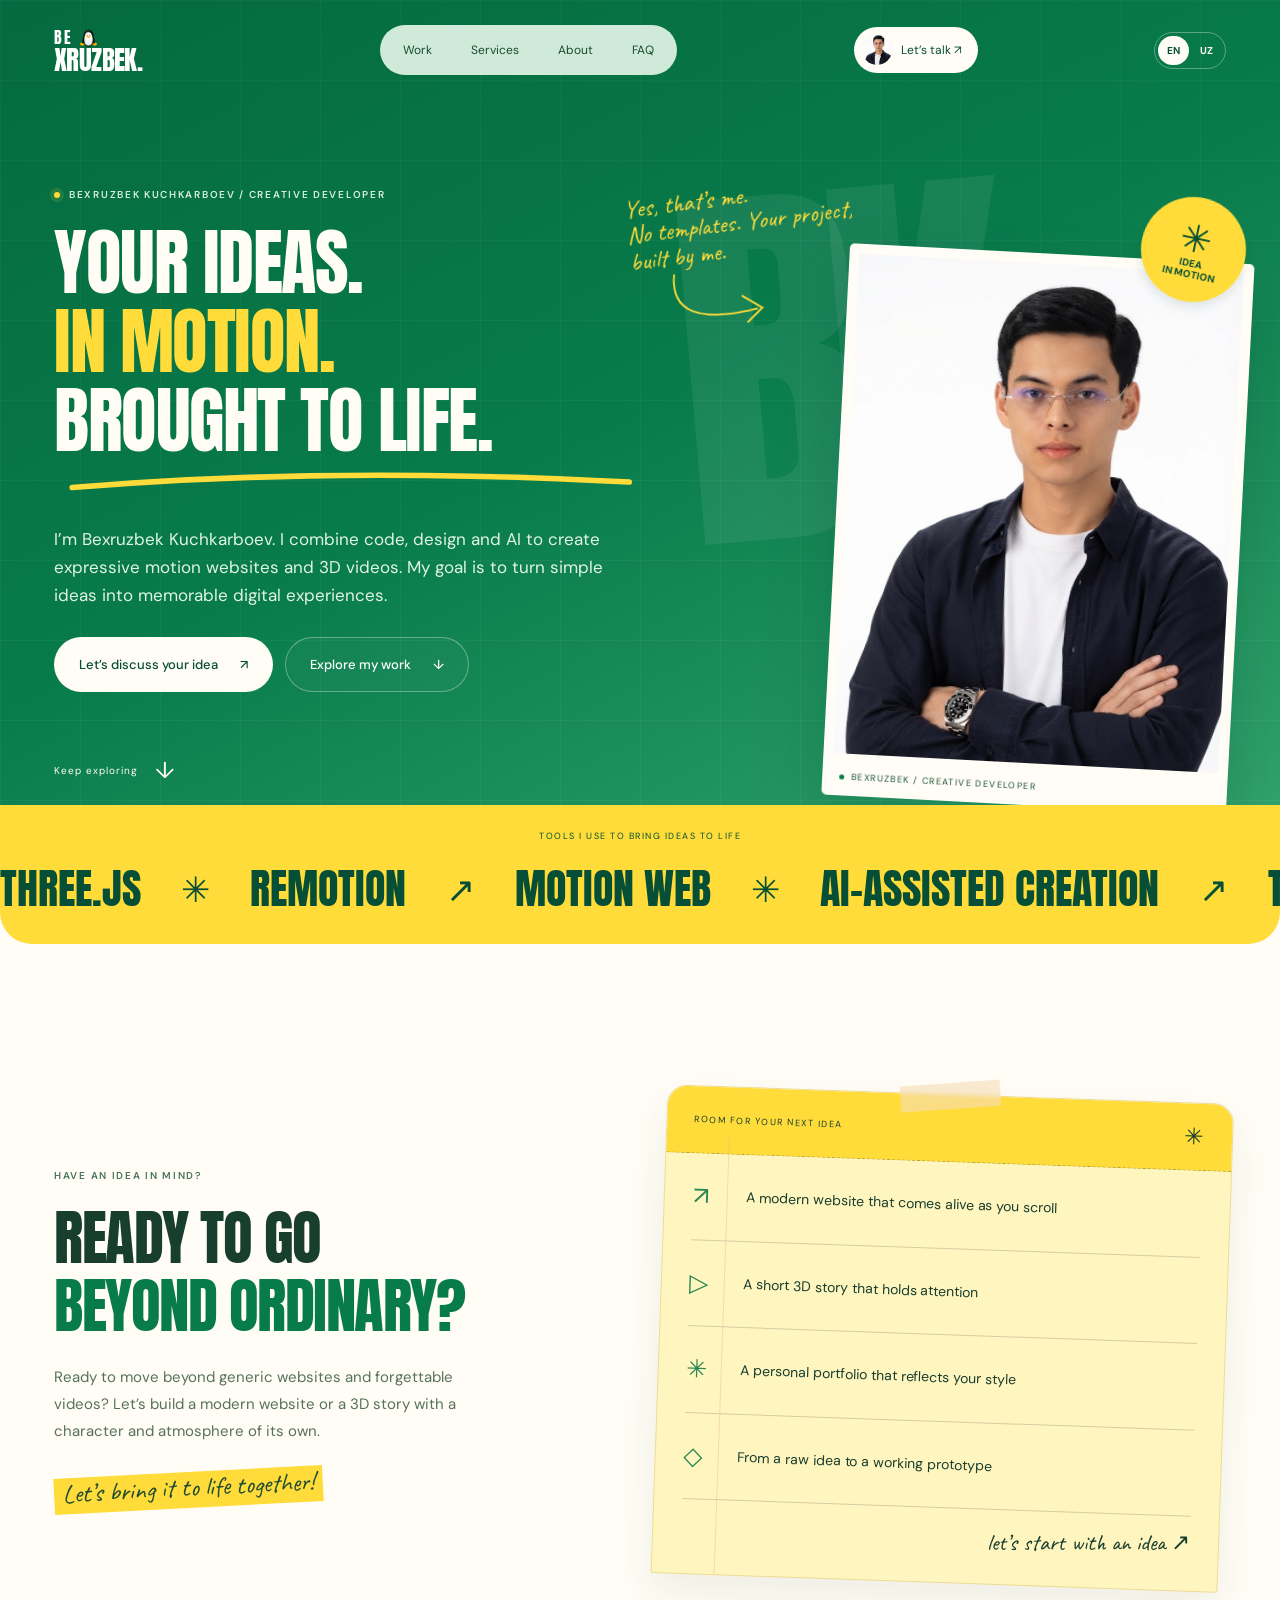
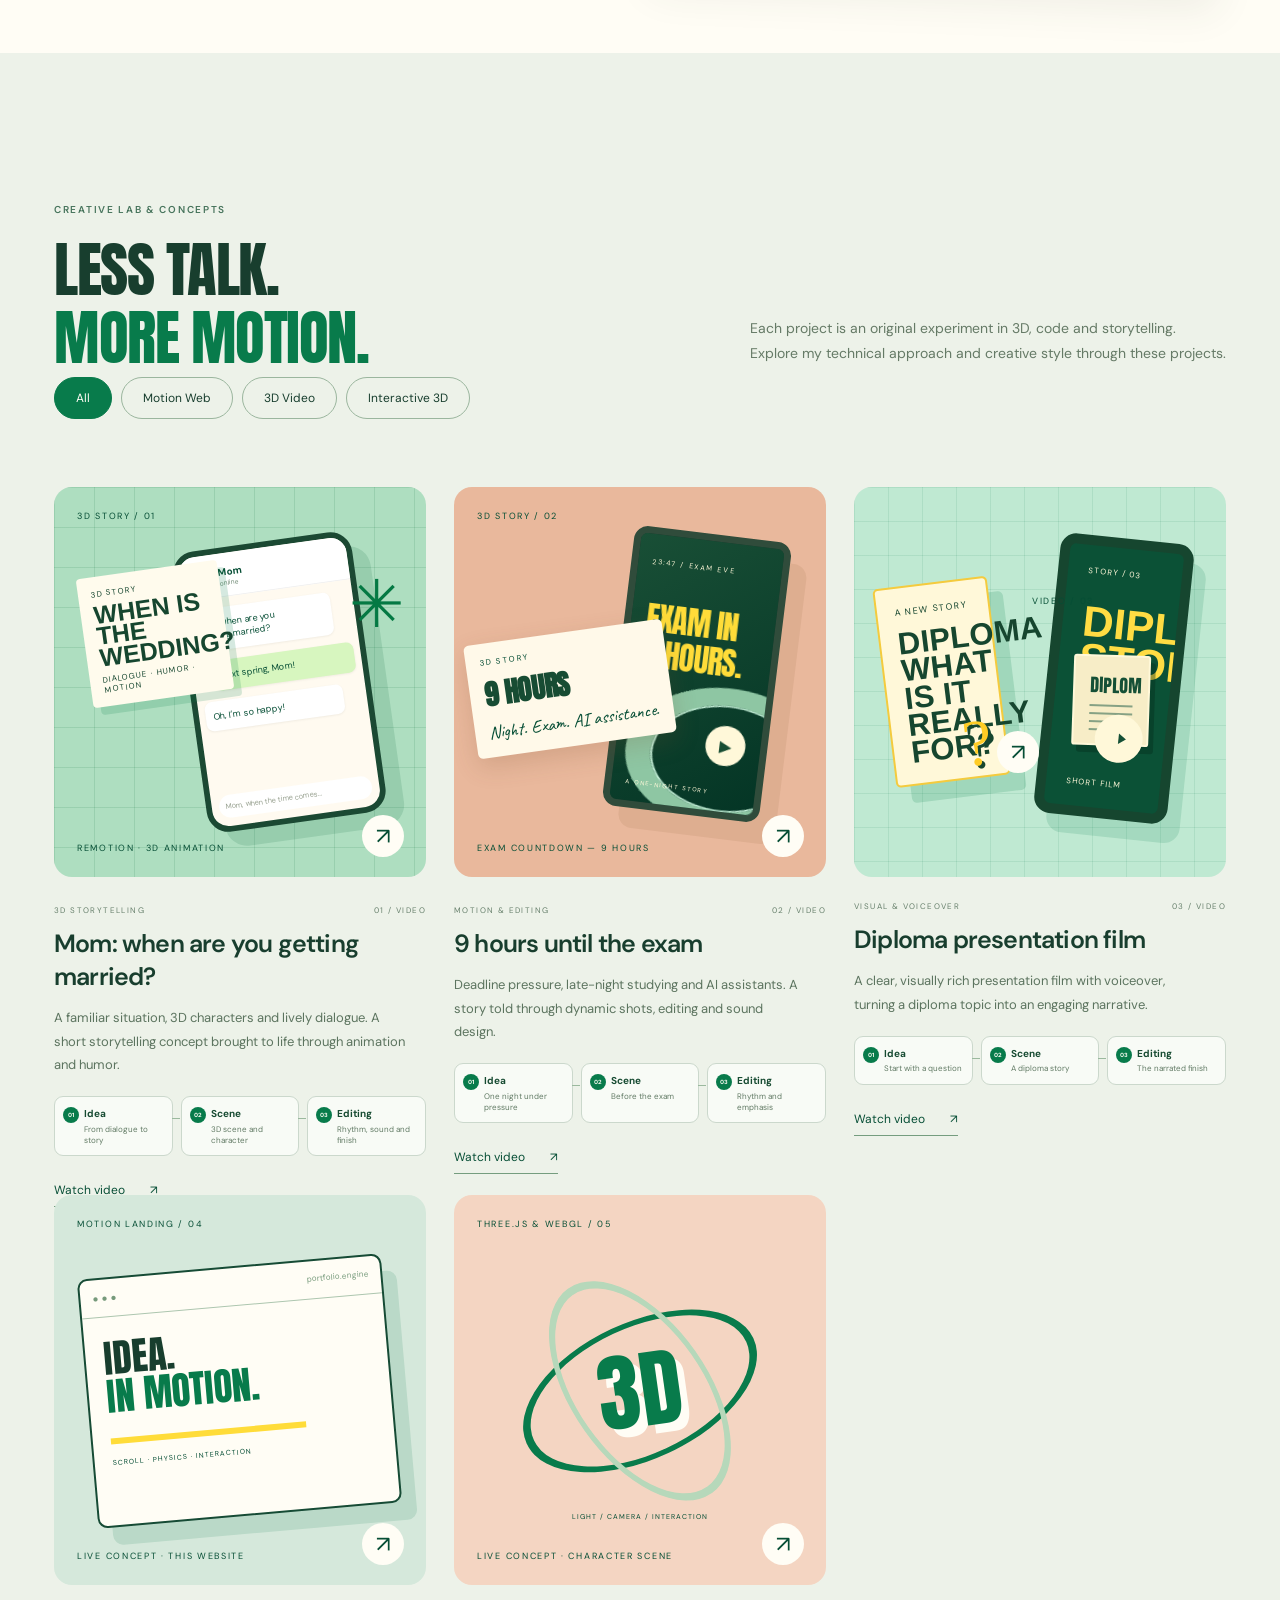
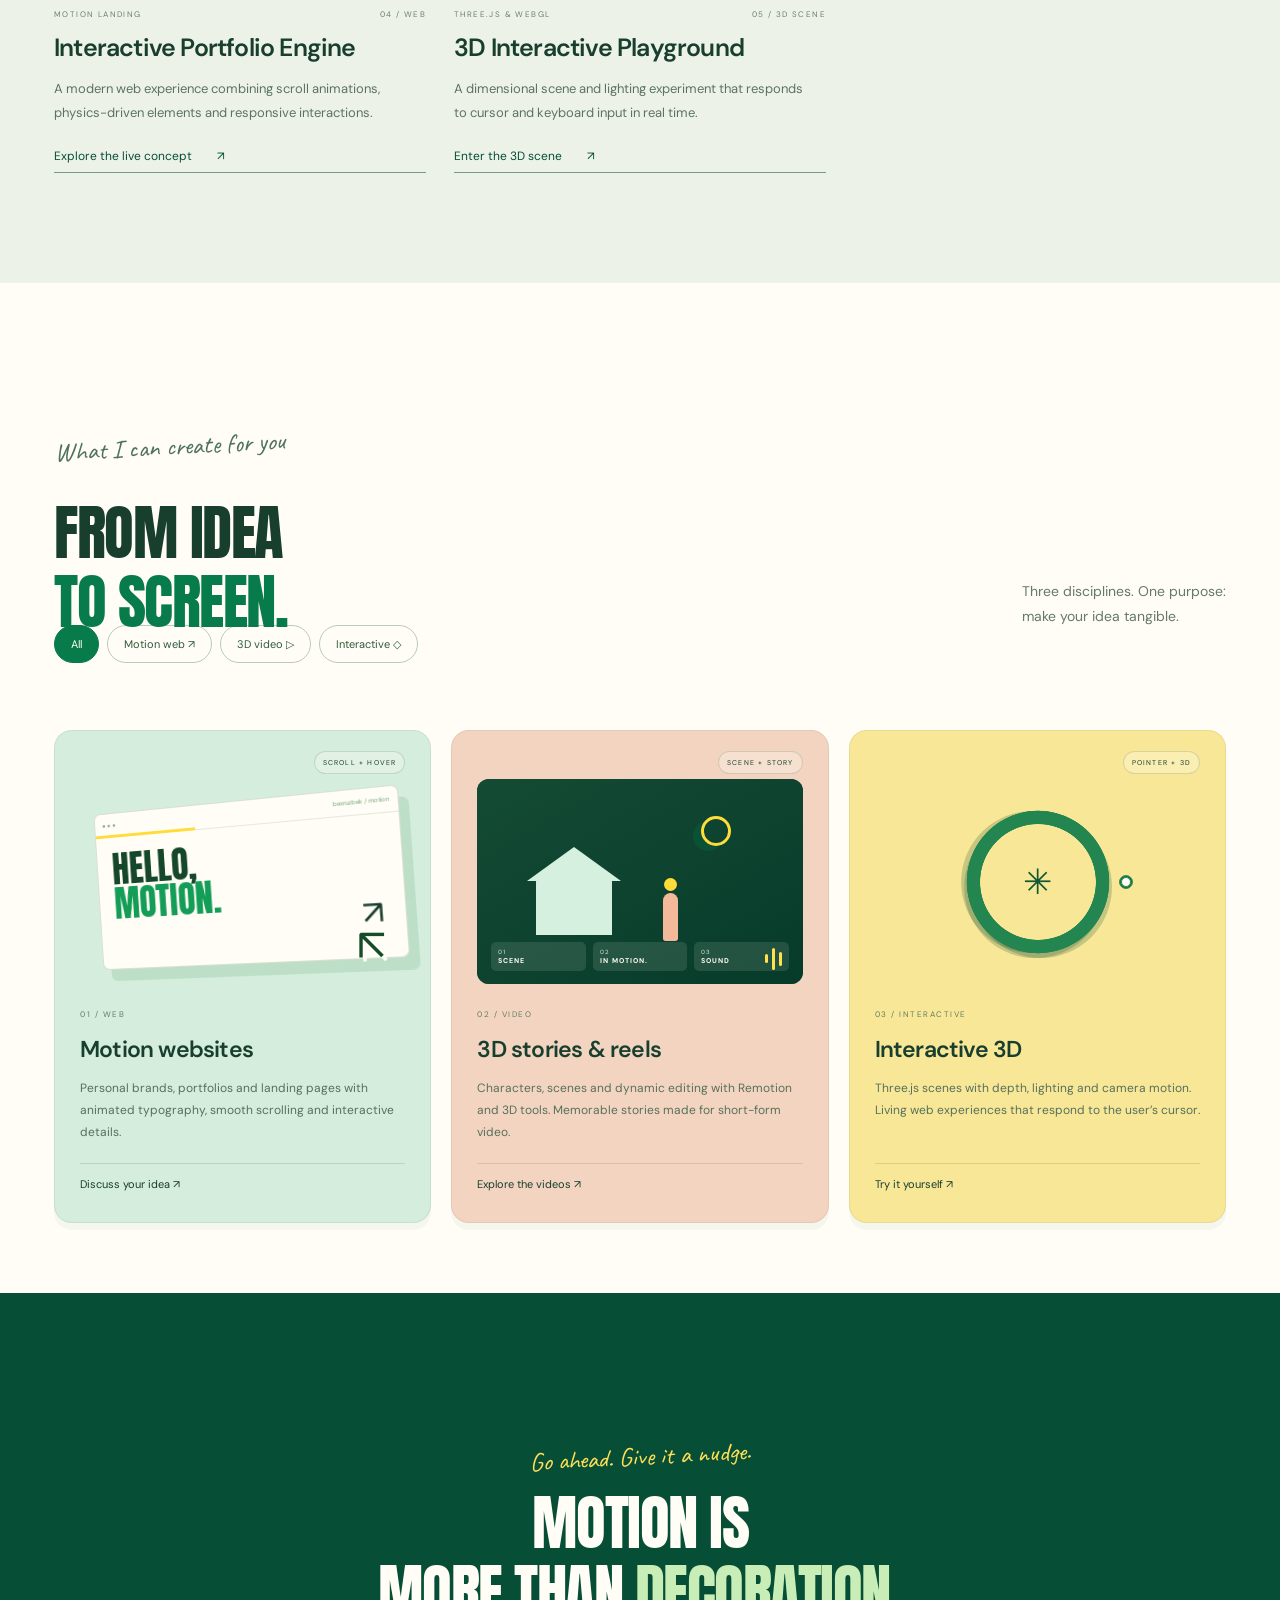
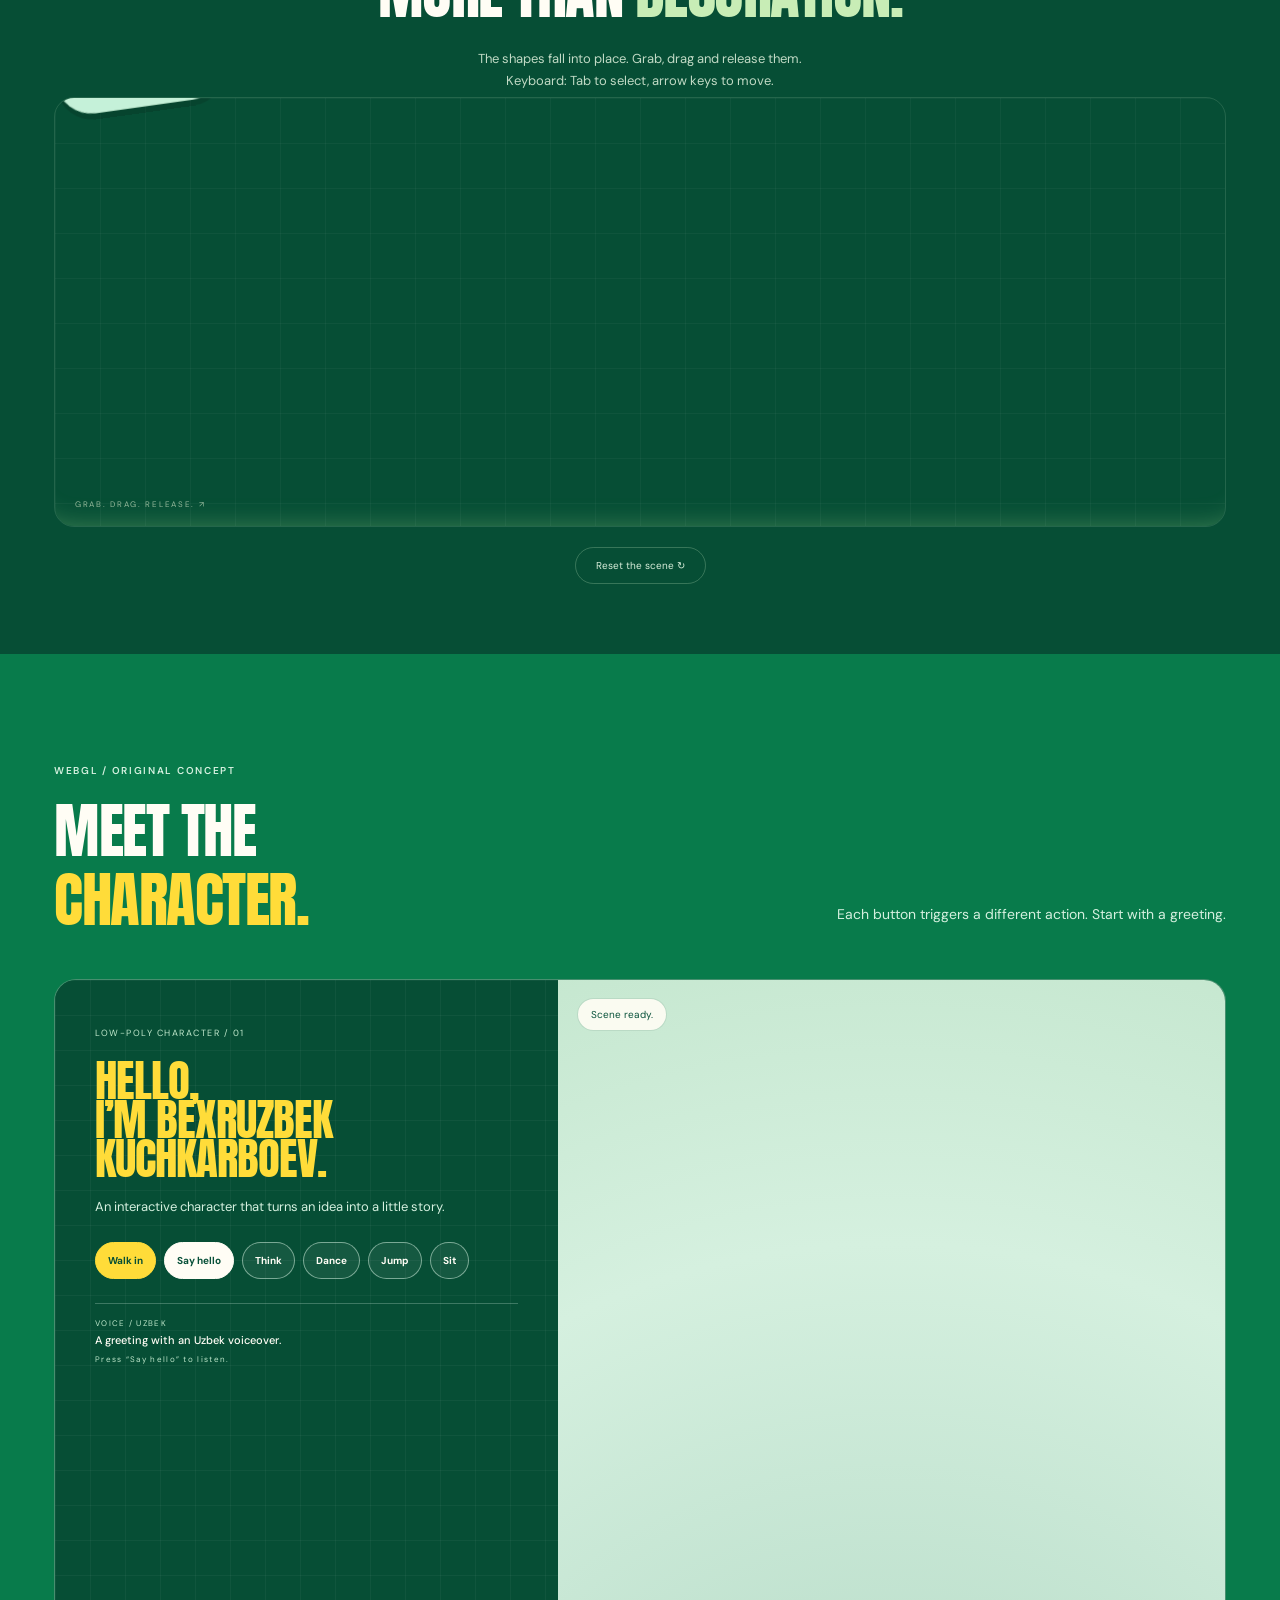
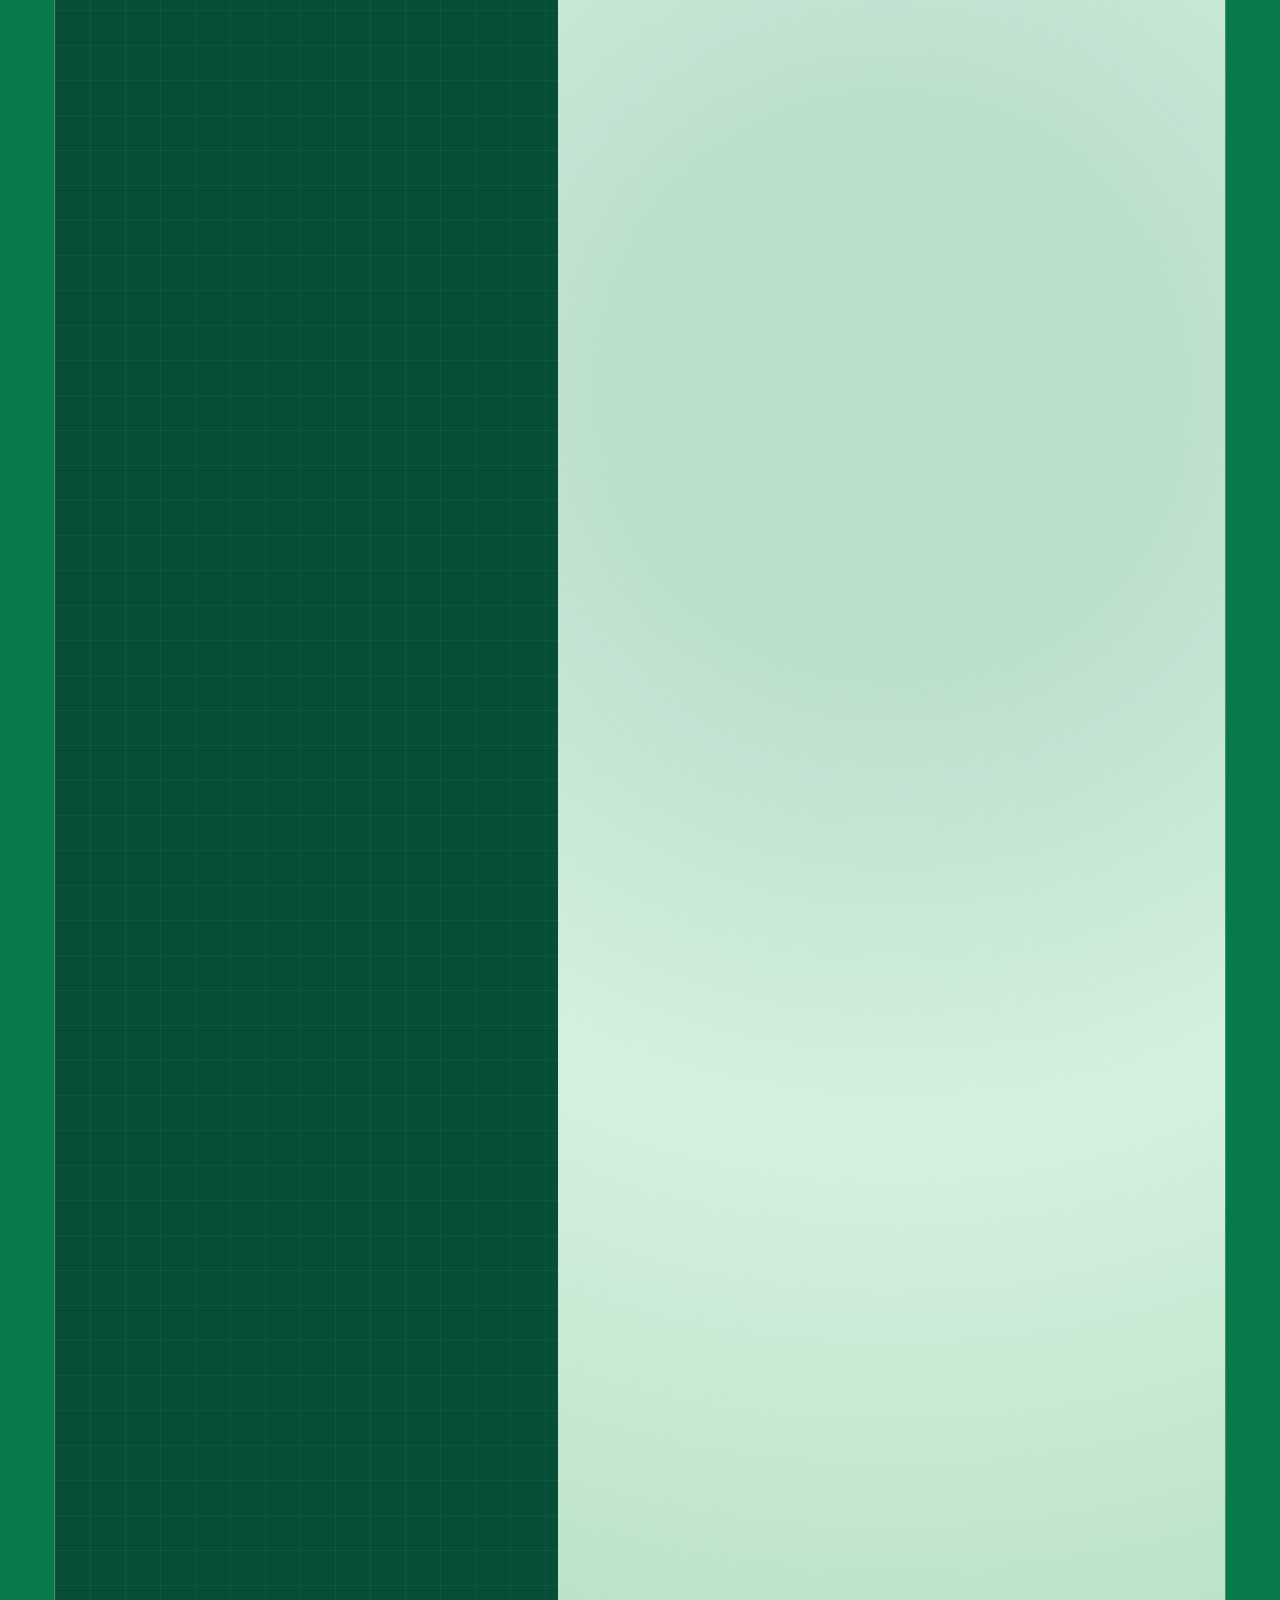
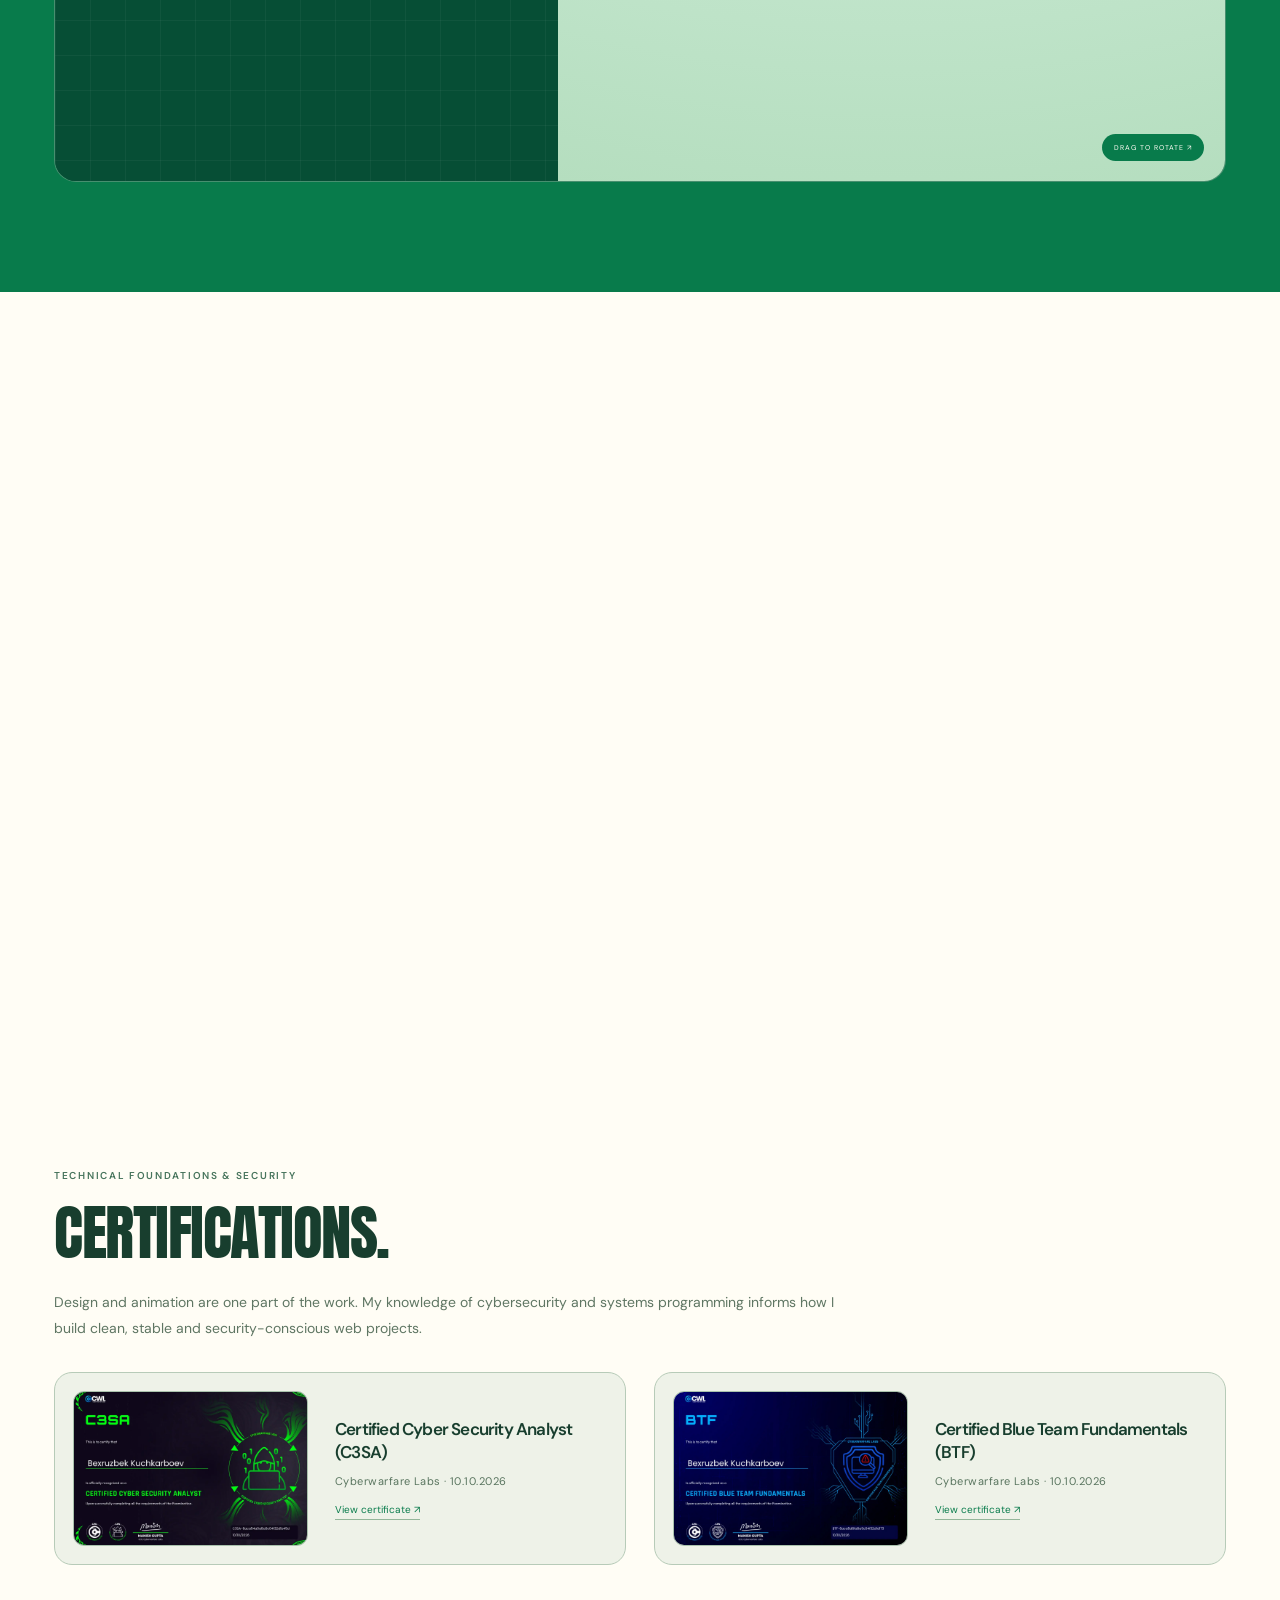
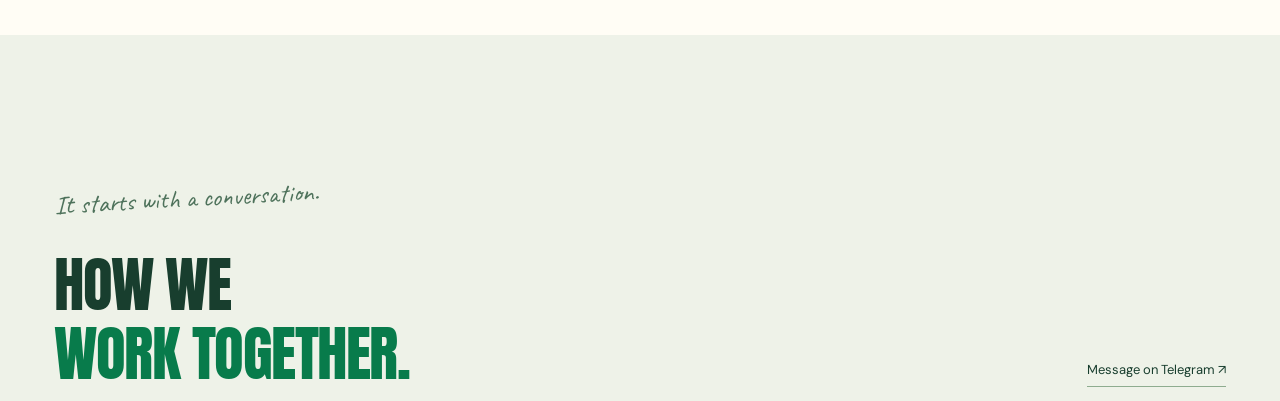
==== commit 5ea87b9f: "Show project topic for every choice" ====
--- a/index.html
+++ b/index.html
@@ -14,4 +14,4 @@
 <section class="faq section wrap" id="savollar"><div class="faq-title reveal"><span class="scribble plain">Let’s be clear.</span><h2>QUESTIONS.<br><span>CLEAR ANSWERS.</span></h2><p>Have another question?<br><a href="https://t.me/kuchkarboev" target="_blank" rel="noopener">Ask me on Telegram ↗︎</a><br><a class="secondary-link" href="https://t.me/anonaskbot?start=7vqml4p" target="_blank" rel="noopener noreferrer">Ask anonymously ↗︎</a></p></div><div class="questions"><details class="reveal"><summary>Are these client projects or independent concepts?<span>+</span></summary><p>The work shown here consists of original concepts and R&amp;D projects demonstrating my technical and creative capabilities. I’m open to commercial collaborations, with direct personal involvement, focused attention and flexible terms.</p></details><details class="reveal"><summary>What kinds of projects do you take on?<span>+</span></summary><p>Distinctive portfolios for personal brands and professionals, motion landing pages for products, interactive 3D web scenes and short 3D stories for Reels and Shorts.</p></details><details class="reveal"><summary>How do you use AI in your workflow?<span>+</span></summary><p>AI helps me build foundations and test ideas faster, saving time for both of us. Visual decisions, animation feel, code quality and final quality control remain my responsibility.</p></details><details class="reveal"><summary>How do you set the price and timeline?<span>+</span></summary><p>Every idea has a different scope. Send a short description on Telegram and I’ll respond within 24 hours with a timeline and proposal based on the design and animation requirements.</p></details></div></section>
 <section class="contact" id="aloqa"><div class="wrap"><span class="scribble">Your idea is next.</span><h2>LET’S MAKE<br><span>SOMETHING GREAT.</span></h2><p>You don’t need a finished brief. An idea, one or two references you like and a short message are enough to get started.</p><div class="contact-links"><a class="button cream" href="https://t.me/kuchkarboev" target="_blank" rel="noopener"><img src="/assets/bexruzbek.png" alt="" width="30" height="30" loading="lazy" decoding="async"> Telegram · @kuchkarboev <span>↗︎</span></a><a class="button outline instagram" href="https://www.instagram.com/kuchqarboev/" target="_blank" rel="noopener">◎ Instagram · @kuchqarboev <span>↗︎</span></a></div><a class="contact-anon" href="https://t.me/anonaskbot?start=7vqml4p" target="_blank" rel="noopener noreferrer">Or ask anonymously ↗︎</a><div class="contact-extras"><span>↗︎ MOTION VEB</span><span>▷ 3D REEL</span><span>✳︎ AI BILAN IJOD</span><a href="#ishlar">Explore my work first ↓︎</a></div><div class="contact-collage" aria-hidden="true"><span class="collage-note">THE NEXT<br>IDEA IS<br>YOURS.</span><span class="collage-orbit"></span><span class="collage-cursor">↖︎</span><span class="collage-tag">LET’S MAKE IT MOVE ↗︎</span></div><span class="contact-flower" aria-hidden="true">✳︎</span></div></section></main>
 <footer class="wrap"><a class="footer-brand" href="#bosh-sahifa">BEXRUZBEK.</a><span>© 2026 · From idea to motion.</span><div class="footer-links"><a href="https://github.com/kuchkarboevbexruzbek" target="_blank" rel="noopener noreferrer">GitHub ↗︎</a><a href="https://www.instagram.com/kuchqarboev/" target="_blank" rel="noopener">Instagram ↗︎</a><a href="https://t.me/kuchkarboev" target="_blank" rel="noopener">Telegram ↗︎</a><a href="#bosh-sahifa">Back to top ↑︎</a></div></footer>
-<dialog id="reel-dialog" aria-labelledby="reel-title"><div class="dialog-head"><div><span>ORIGINAL CONCEPT</span><h2 id="reel-title"></h2></div><button id="close-reel" aria-label="Close video">×</button></div><video poster="/assets/video-poster.jpg" id="reel-video" controls playsinline preload="none"></video><p id="reel-description"></p></dialog><dialog id="certificate-dialog" aria-labelledby="certificate-title"><div class="dialog-head"><h2 id="certificate-title"></h2><button id="close-certificate" aria-label="Close certificate">×</button></div><img id="certificate-image" alt=""></dialog><script src="/app.js" defer></script><script src="/app-enhancements.js" defer></script><script src="/portfolio-upgrade.js?v=brief-34l" defer></script></body></html>
+<dialog id="reel-dialog" aria-labelledby="reel-title"><div class="dialog-head"><div><span>ORIGINAL CONCEPT</span><h2 id="reel-title"></h2></div><button id="close-reel" aria-label="Close video">×</button></div><video poster="/assets/video-poster.jpg" id="reel-video" controls playsinline preload="none"></video><p id="reel-description"></p></dialog><dialog id="certificate-dialog" aria-labelledby="certificate-title"><div class="dialog-head"><h2 id="certificate-title"></h2><button id="close-certificate" aria-label="Close certificate">×</button></div><img id="certificate-image" alt=""></dialog><script src="/app.js" defer></script><script src="/app-enhancements.js" defer></script><script src="/portfolio-brief.js" defer></script></body></html>
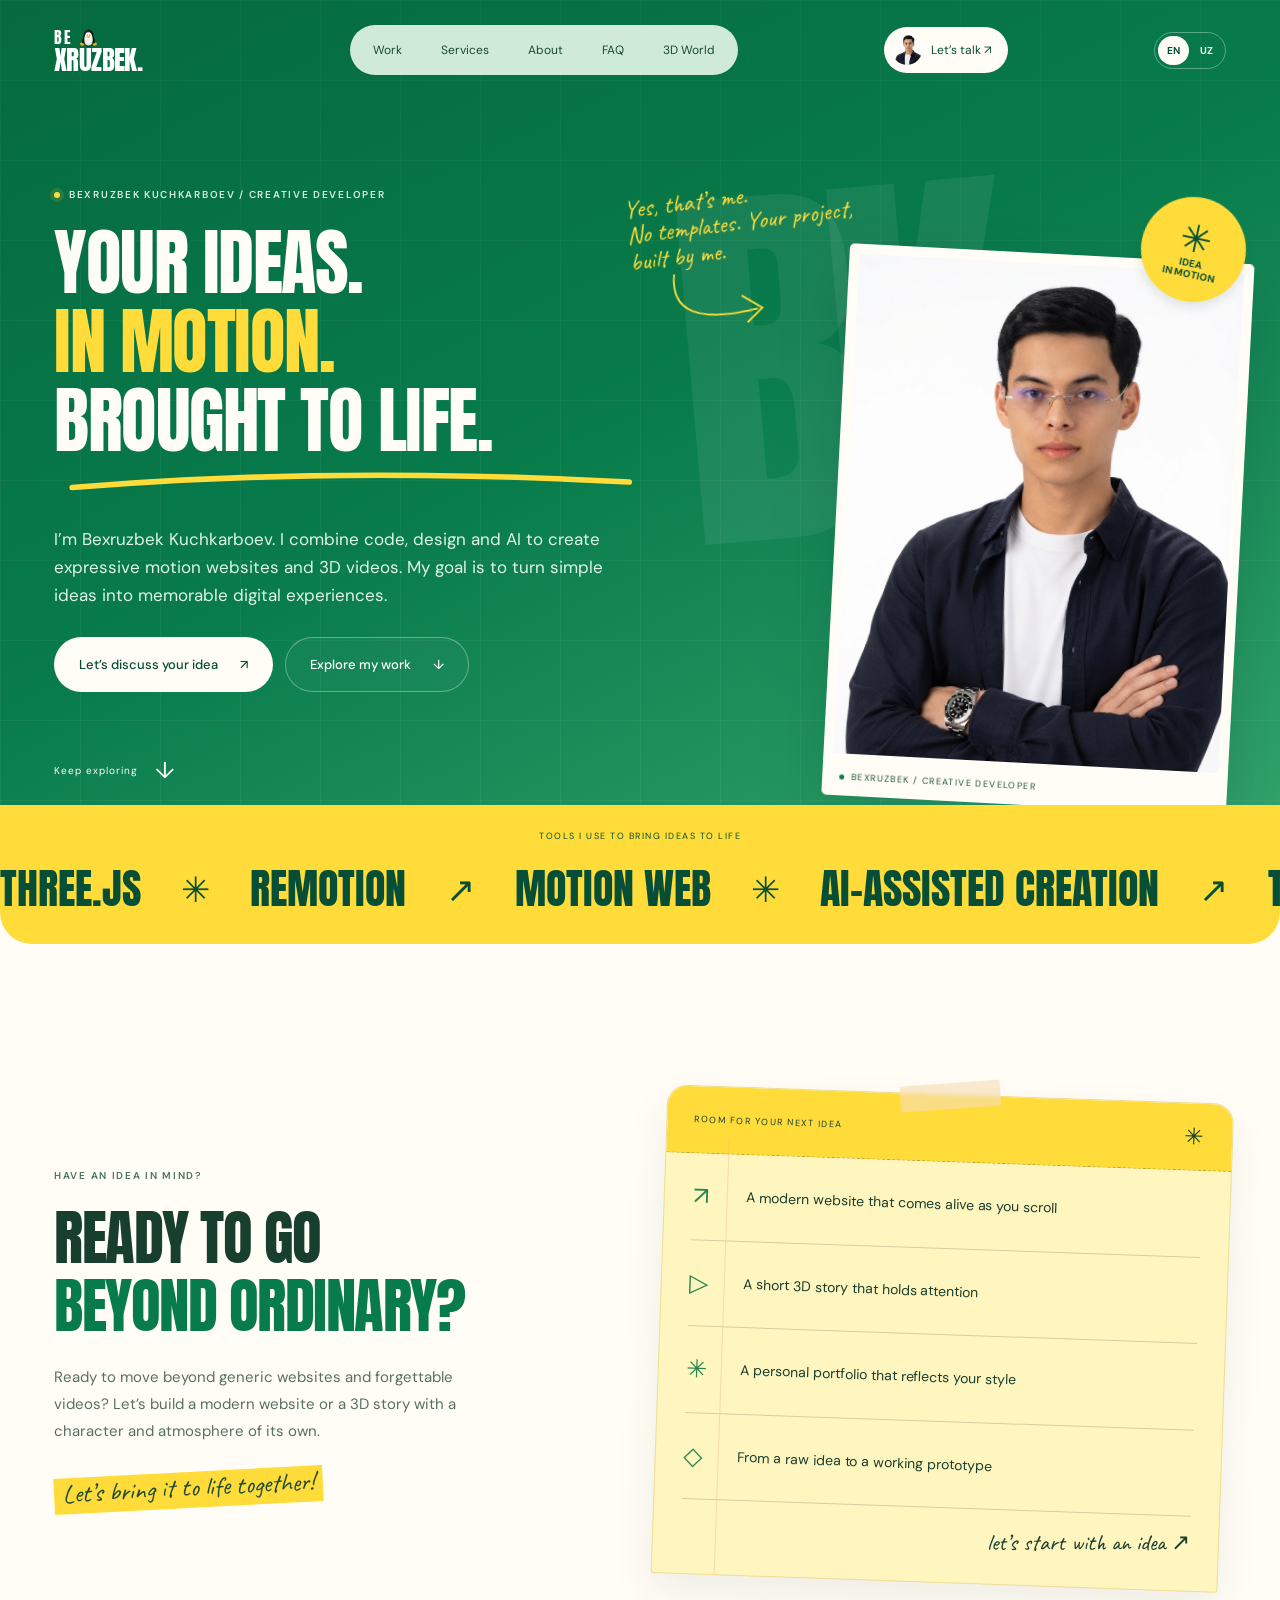
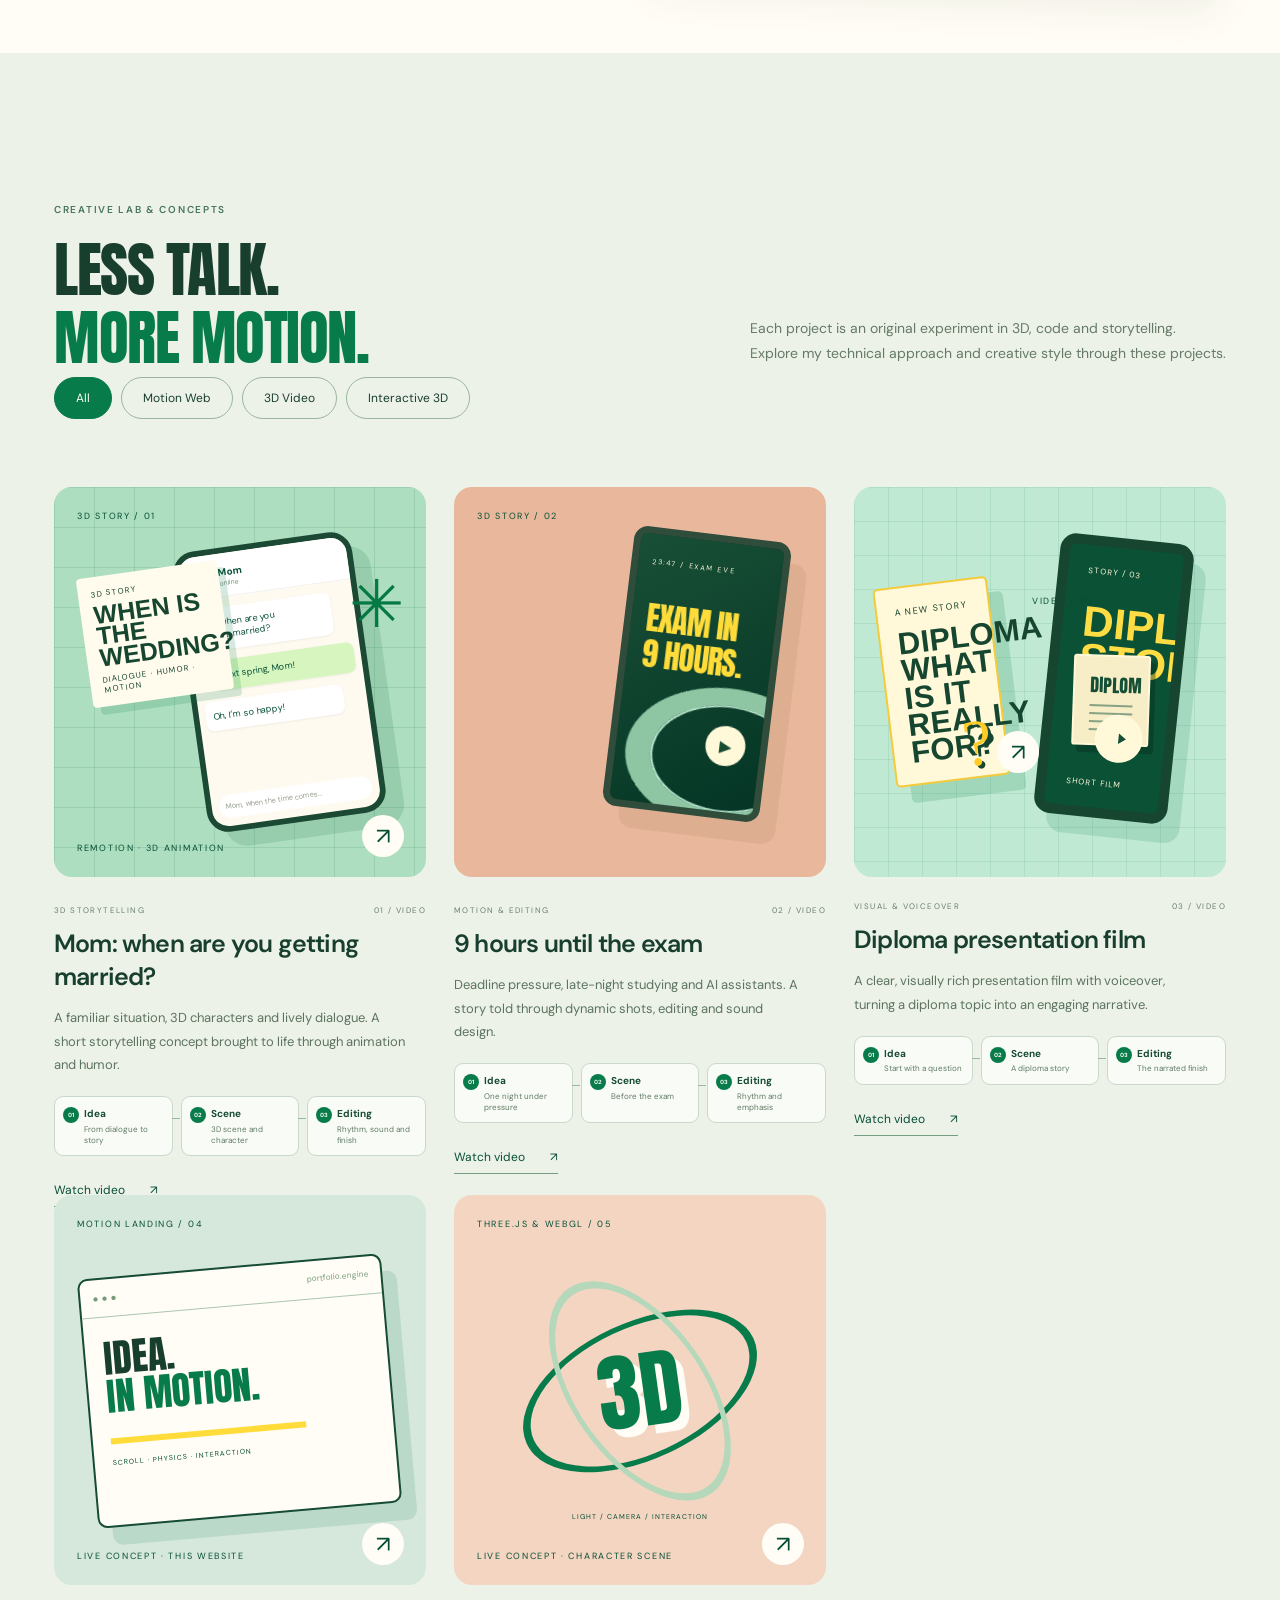
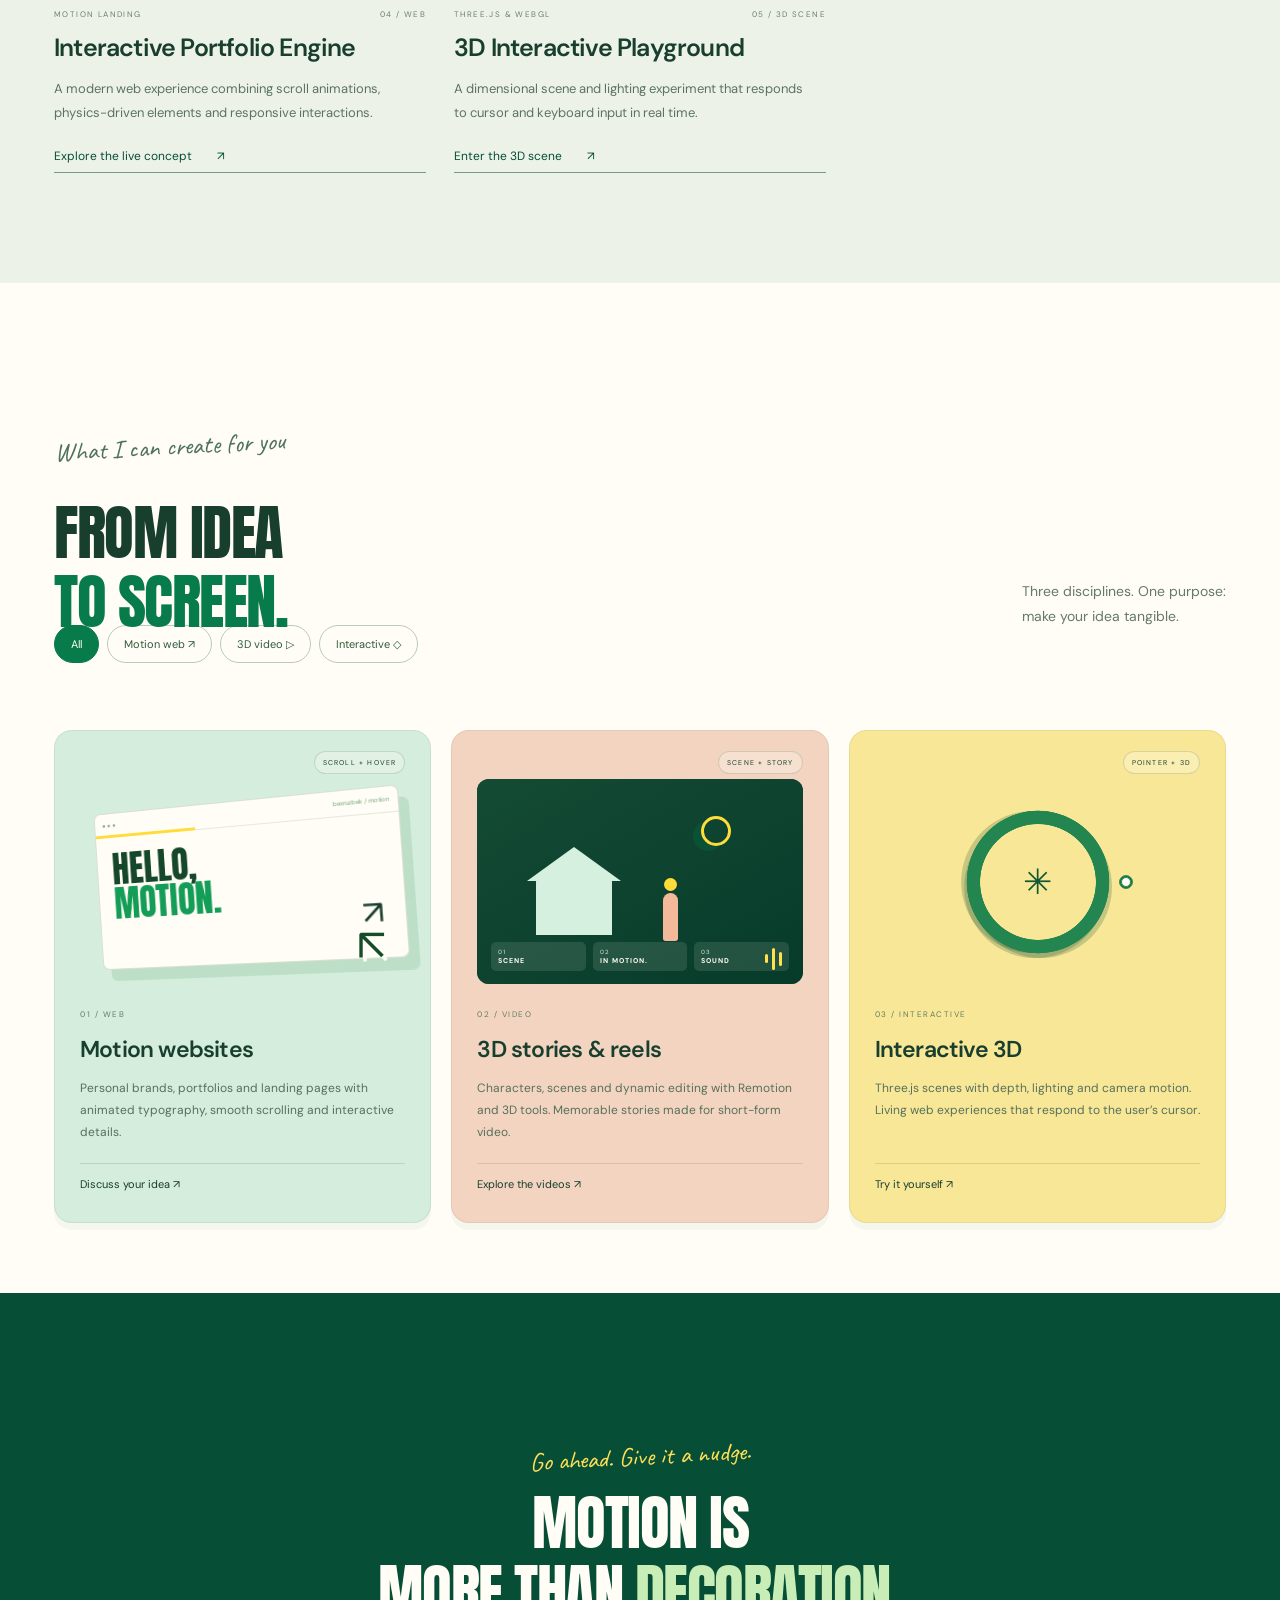
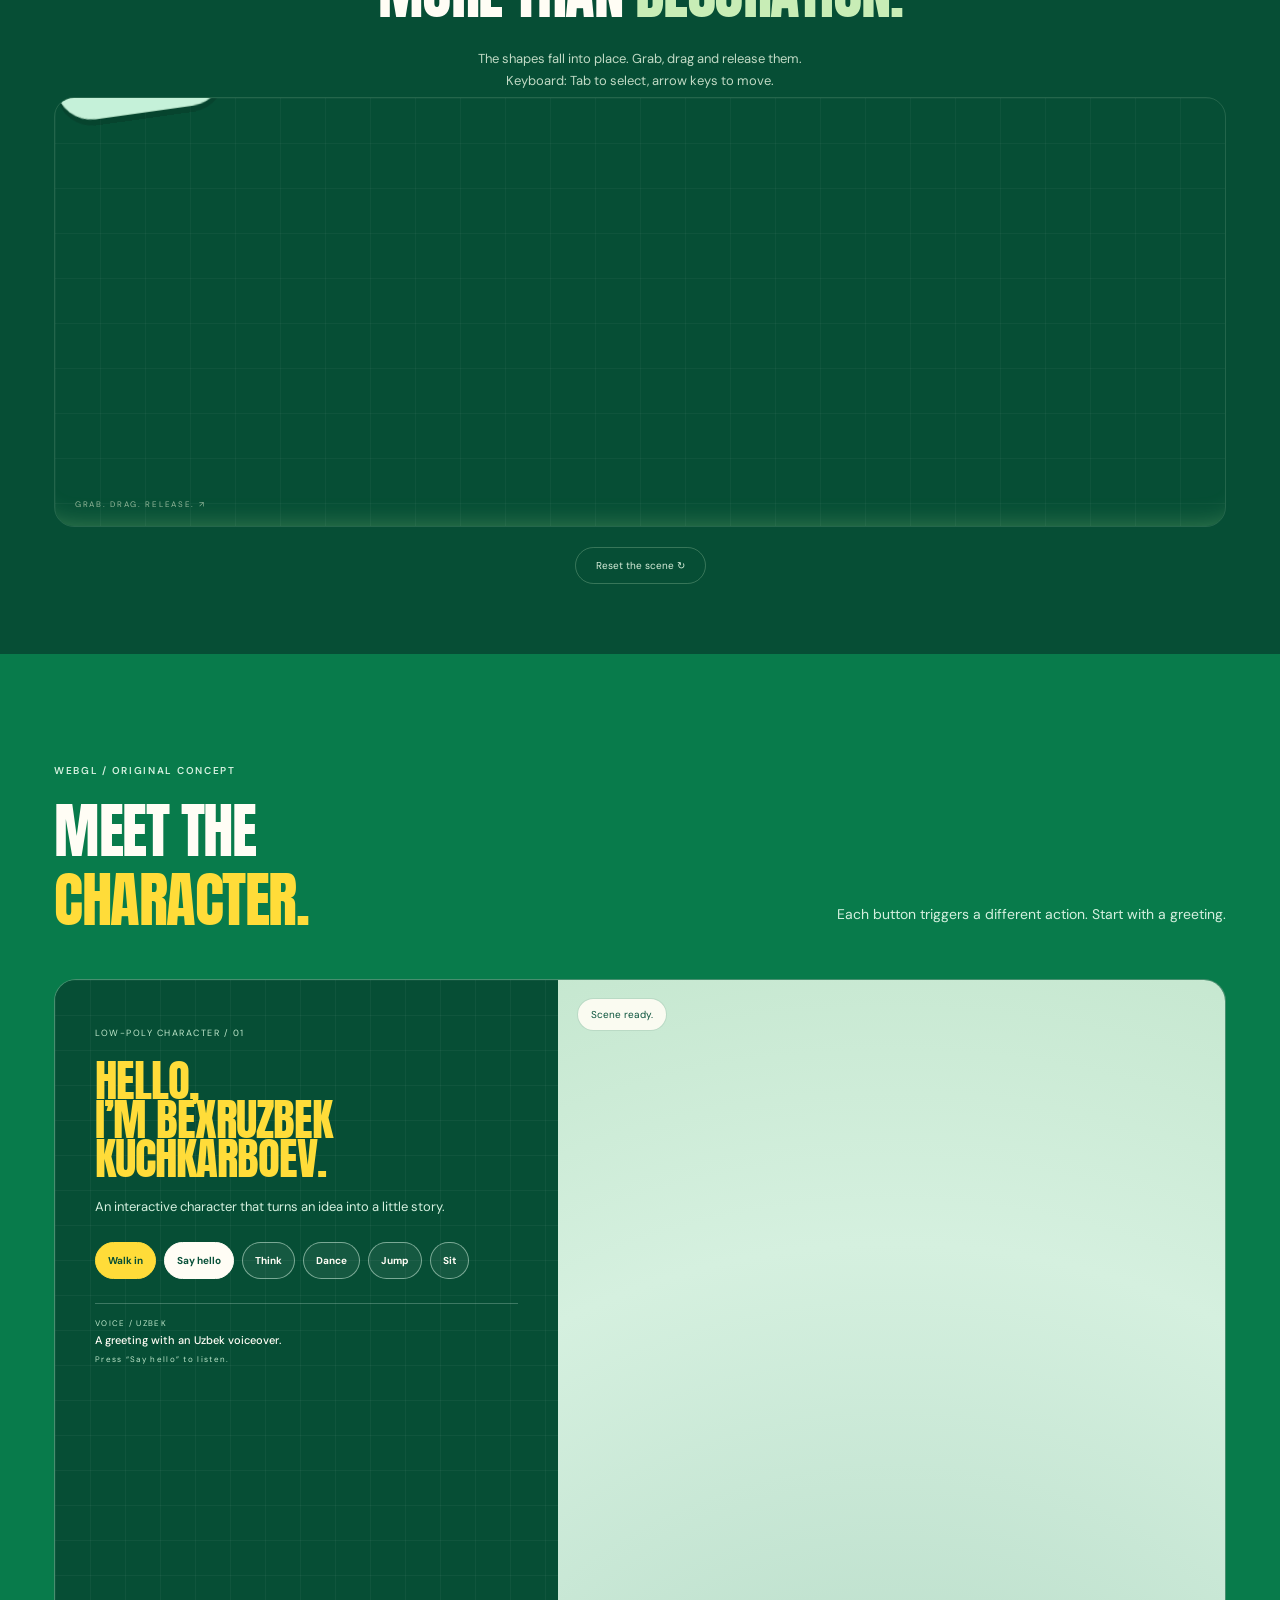
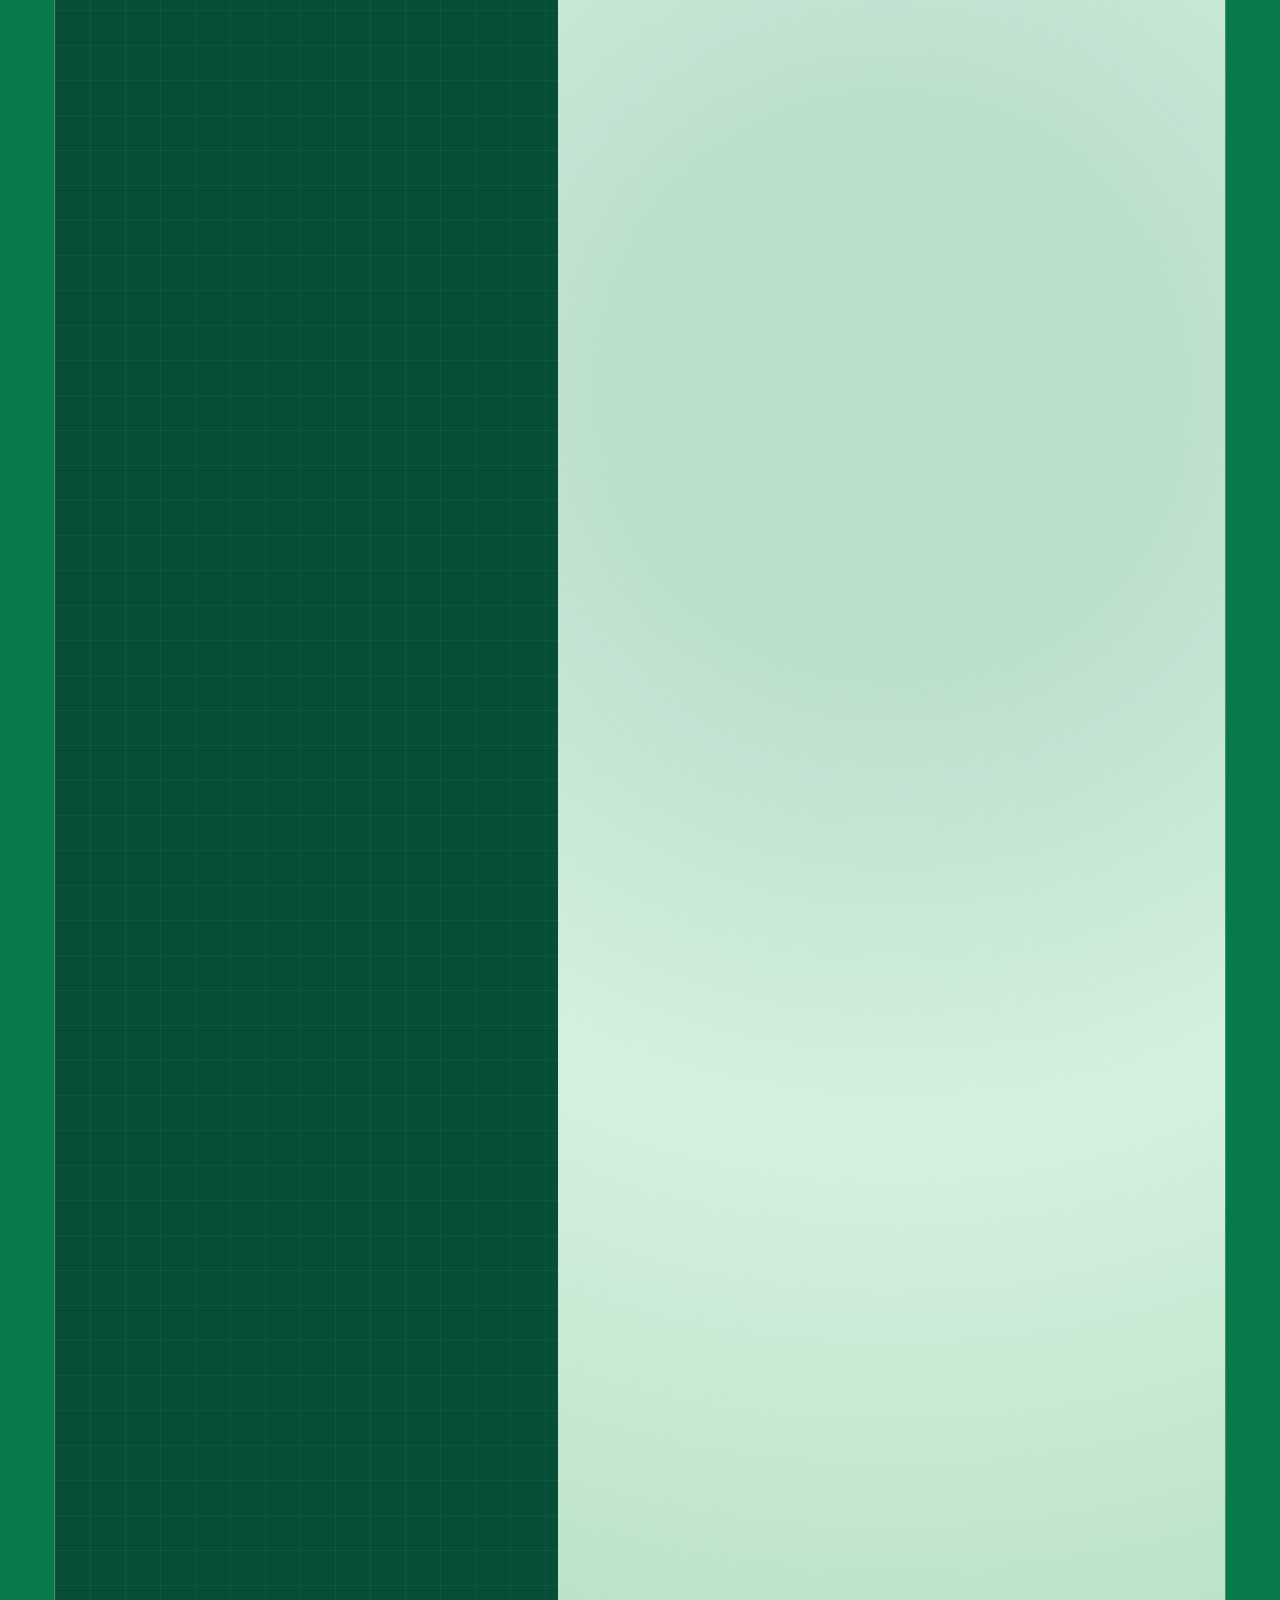
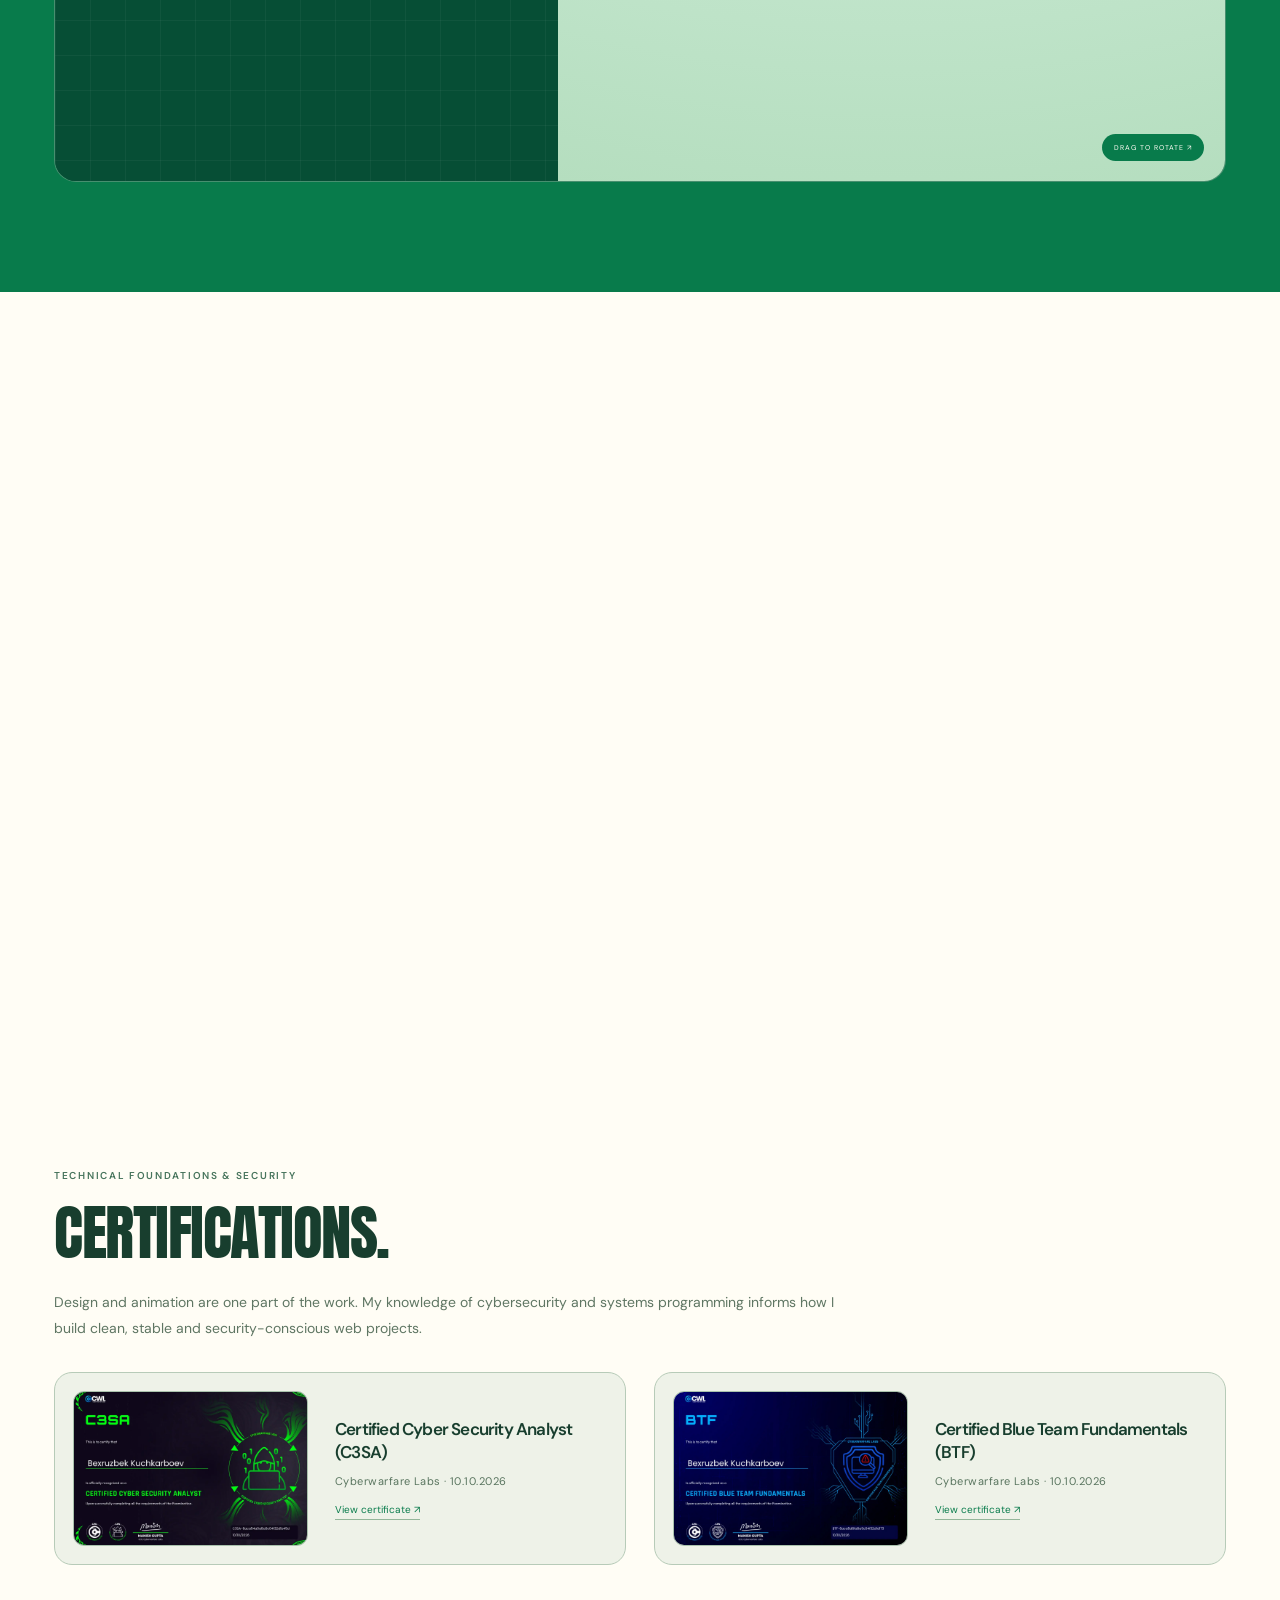
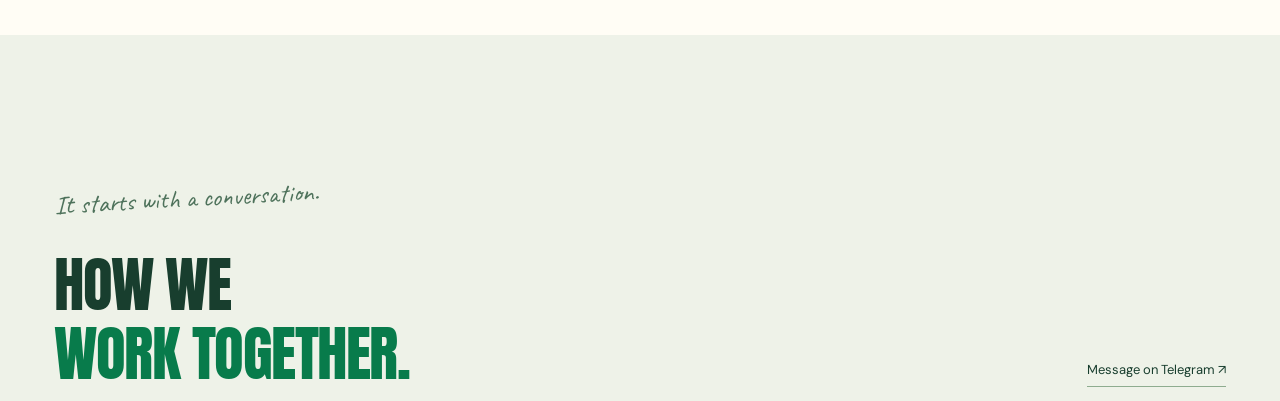
==== commit 7504f201: "Publish personalized 3D world with original vehicle" ====
--- a/index.html
+++ b/index.html
@@ -1,7 +1,7 @@
 <!doctype html>
 <html lang="en"><head><meta charset="utf-8"><meta name="viewport" content="width=device-width,initial-scale=1"><title>Bexruzbek Kuchkarboev — Creative Developer | Motion Web &amp; 3D</title><meta name="description" content="Creative developer crafting motion websites, interactive Three.js experiences and original 3D films. Explore concepts and start a project with Bexruzbek Kuchkarboev."><meta name="theme-color" content="#087b4b"><meta property="og:type" content="website"><meta property="og:url" content="https://kuchkarboevbexruzbek.github.io/"><meta property="og:title" content="Bexruzbek Kuchkarboev — Creative Developer | Motion Web &amp; 3D"><meta property="og:description" content="Creative developer crafting motion websites, interactive Three.js experiences and original 3D films. Explore concepts and start a project with Bexruzbek Kuchkarboev."><meta property="og:image" content="https://kuchkarboevbexruzbek.github.io/assets/og-image.png"><meta property="og:image:width" content="1200"><meta property="og:image:height" content="630"><meta name="twitter:card" content="summary_large_image"><meta name="twitter:title" content="Bexruzbek Kuchkarboev — Creative Developer | Motion Web &amp; 3D"><meta name="twitter:description" content="Creative developer crafting motion websites, interactive Three.js experiences and original 3D films. Explore concepts and start a project with Bexruzbek Kuchkarboev."><meta name="twitter:image" content="https://kuchkarboevbexruzbek.github.io/assets/og-image.png"><link rel="canonical" href="https://kuchkarboevbexruzbek.github.io/"><link rel="icon" href="/assets/penguin.svg"><link rel="stylesheet" href="/style.css"><link rel="stylesheet" href="/enhancements.css"><meta property="og:locale" content="en_US"><meta name="author" content="Bexruzbek Kuchkarboev"><meta name="robots" content="index,follow"><link rel="stylesheet" href="/portfolio-upgrade.css"></head>
 <body><a class="skip" href="#main">Skip to content</a><div class="progress" aria-hidden="true"></div>
-<header><a class="brand" href="#bosh-sahifa" aria-label="Bexruzbek — home"><span>BE<span class="brand-star">✳︎</span></span><b>XRUZBEK.</b></a><nav id="nav" aria-label="Main navigation"><a href="#ishlar">Work</a><a href="#yonalishlar">Services</a><a href="#men-haqimda">About</a><a href="#savollar">FAQ</a></nav><a class="nav-cta" href="https://t.me/kuchkarboev" target="_blank" rel="noopener"><img src="/assets/bexruzbek.png" alt="" width="30" height="30" loading="lazy" decoding="async"> Let’s talk ↗︎</a><button class="menu" aria-label="Open menu" aria-expanded="false" aria-controls="nav"><span></span><span></span></button></header>
+<header><a class="brand" href="#bosh-sahifa" aria-label="Bexruzbek — home"><span>BE<span class="brand-star">✳︎</span></span><b>XRUZBEK.</b></a><nav id="nav" aria-label="Main navigation"><a href="#ishlar">Work</a><a href="#yonalishlar">Services</a><a href="#men-haqimda">About</a><a href="#savollar">FAQ</a><a href="/3dworld/">3D World</a></nav><a class="nav-cta" href="https://t.me/kuchkarboev" target="_blank" rel="noopener"><img src="/assets/bexruzbek.png" alt="" width="30" height="30" loading="lazy" decoding="async"> Let’s talk ↗︎</a><button class="menu" aria-label="Open menu" aria-expanded="false" aria-controls="nav"><span></span><span></span></button></header>
 <main id="main"><section class="hero" id="bosh-sahifa"><div class="hero-grid" aria-hidden="true"></div><div class="hero-inner wrap"><div class="hero-copy"><div class="eyebrow"><i></i> BEXRUZBEK KUCHKARBOEV / CREATIVE DEVELOPER</div><h1>YOUR IDEAS.<br><span>IN MOTION.</span><br>BROUGHT TO LIFE.<svg viewBox="0 0 620 28" aria-hidden="true"><path d="M8 20Q280 -3 608 14"/></path></svg></h1><p>I’m Bexruzbek Kuchkarboev. I combine code, design and AI to create expressive motion websites and 3D videos. My goal is to turn simple ideas into memorable digital experiences.</p><div class="actions"><a class="button cream" href="https://t.me/kuchkarboev" target="_blank" rel="noopener">Let’s discuss your idea <span>↗︎</span></a><a class="button outline" href="#ishlar">Explore my work <span>↓︎</span></a></div></div><div class="portrait-scene"><span class="portrait-letter" aria-hidden="true">BK</span><figure class="portrait"><img src="/assets/bexruzbek.png" alt="Bexruzbek Kuchkarboev" width="747" height="1024" fetchpriority="high"><figcaption><i></i> BEXRUZBEK / CREATIVE DEVELOPER</figcaption></figure><div class="hand-note">Yes, that’s me.<br>No templates. Your project,<br>built by me.<svg viewBox="0 0 110 72" aria-hidden="true"><path d="M8 4Q-5 65 95 52M79 36l21 16-18 14"/></path></svg></div><div class="portrait-sticker" aria-hidden="true">✳︎<span>IDEA<br>IN MOTION</span></div></div></div><a class="scroll-note" href="#tanishuv">Keep exploring <span>↓︎</span></a></section>
 <div class="tools-band"><p>TOOLS I USE TO BRING IDEAS TO LIFE</p><div class="marquee" aria-hidden="true"><div>THREE.JS <i>✳︎</i> REMOTION <i>↗︎</i> MOTION WEB <i>✳︎</i> AI-ASSISTED CREATION <i>↗︎</i> THREE.JS <i>✳︎</i> REMOTION <i>↗︎</i> MOTION WEB <i>✳︎</i> AI-ASSISTED CREATION <i>↗︎</i></div></div></div>
 <section class="intro wrap section" id="tanishuv"><div class="intro-copy reveal"><div class="eyebrow dark">HAVE AN IDEA IN MIND?</div><h2>READY TO GO<br><span>BEYOND ORDINARY?</span></h2><p>Ready to move beyond generic websites and forgettable videos? Let’s build a modern website or a 3D story with a character and atmosphere of its own.</p><span class="scribble">Let’s bring it to life together!</span></div><div class="notebook reveal"><span class="paper-tape" aria-hidden="true"></span><div class="notebook-top"><span>ROOM FOR YOUR NEXT IDEA</span><i>✳︎</i></div><div class="note-row"><span>↗︎</span> A modern website that comes alive as you scroll</div><div class="note-row"><span>▷</span> A short 3D story that holds attention</div><div class="note-row"><span>✳︎</span> A personal portfolio that reflects your style</div><div class="note-row"><span>◇</span> From a raw idea to a working prototype</div><span class="note-footer">let’s start with an idea ↗︎</span></div></section>
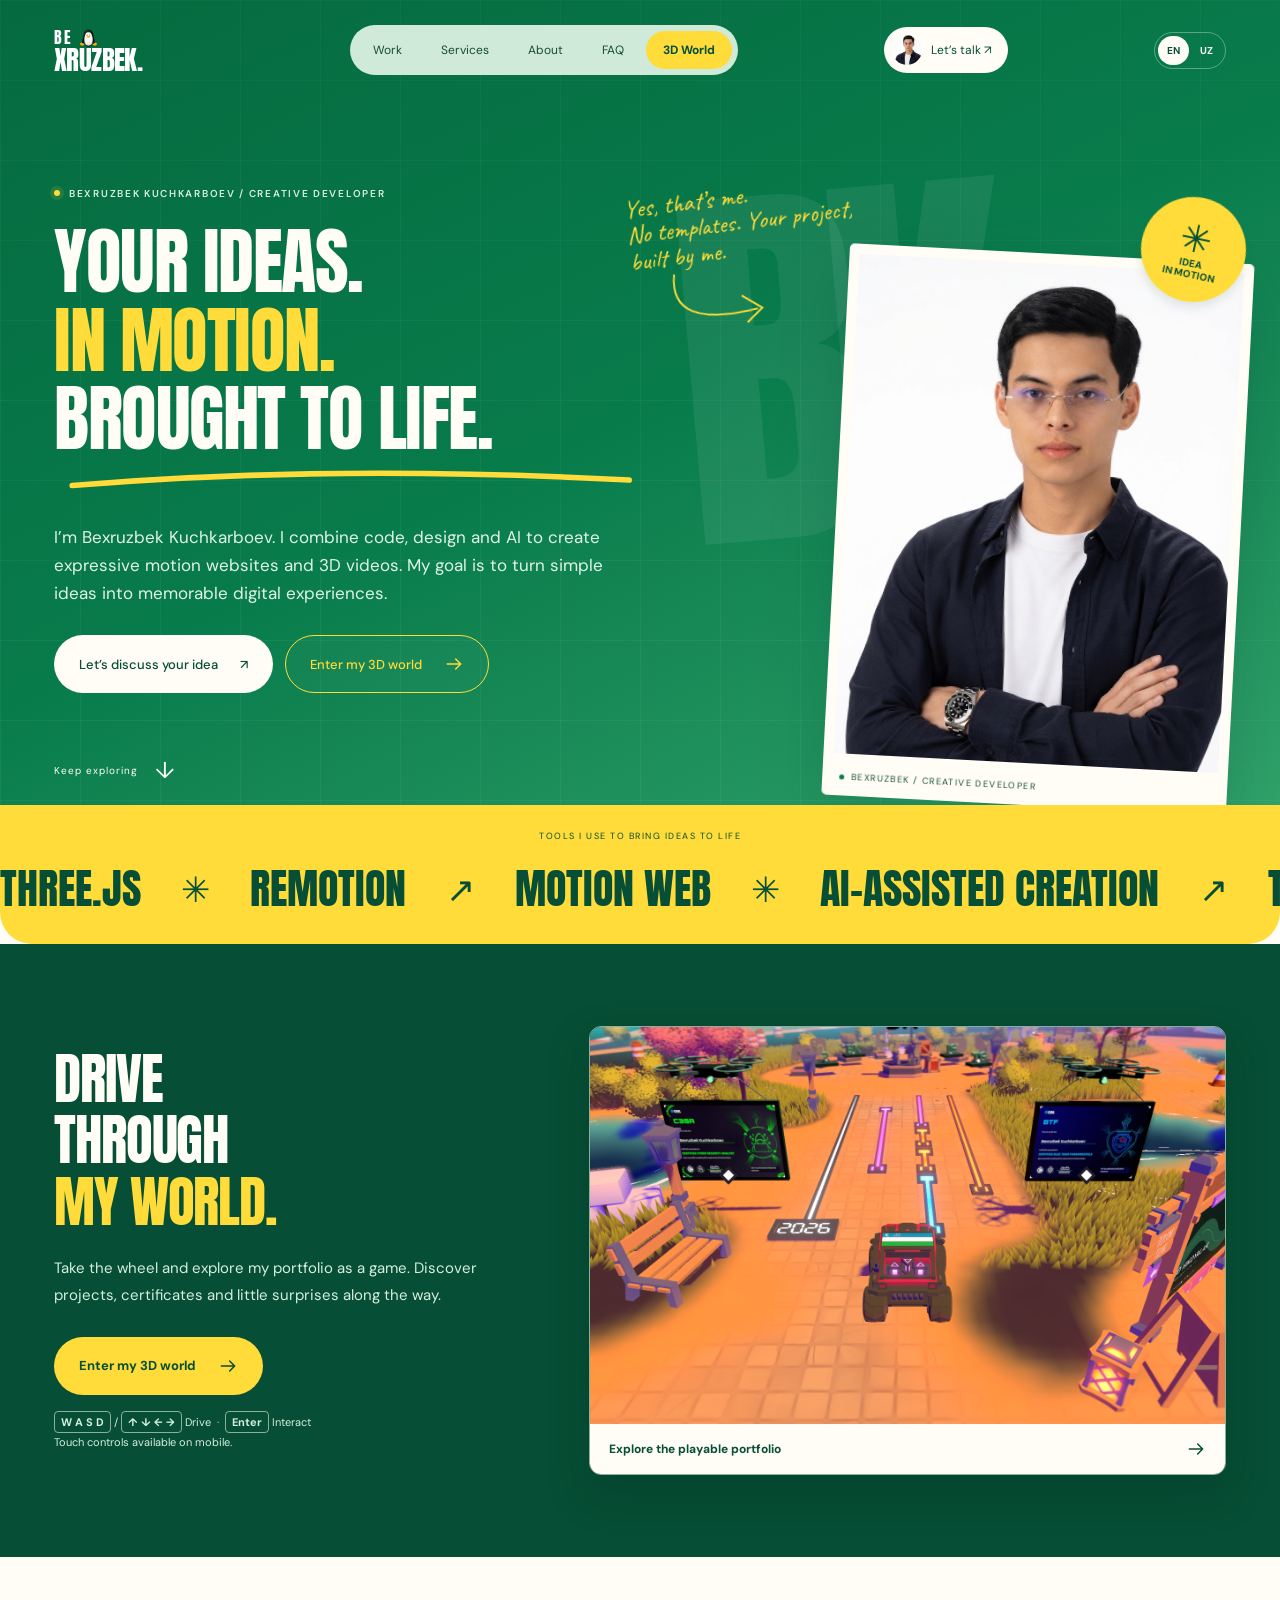
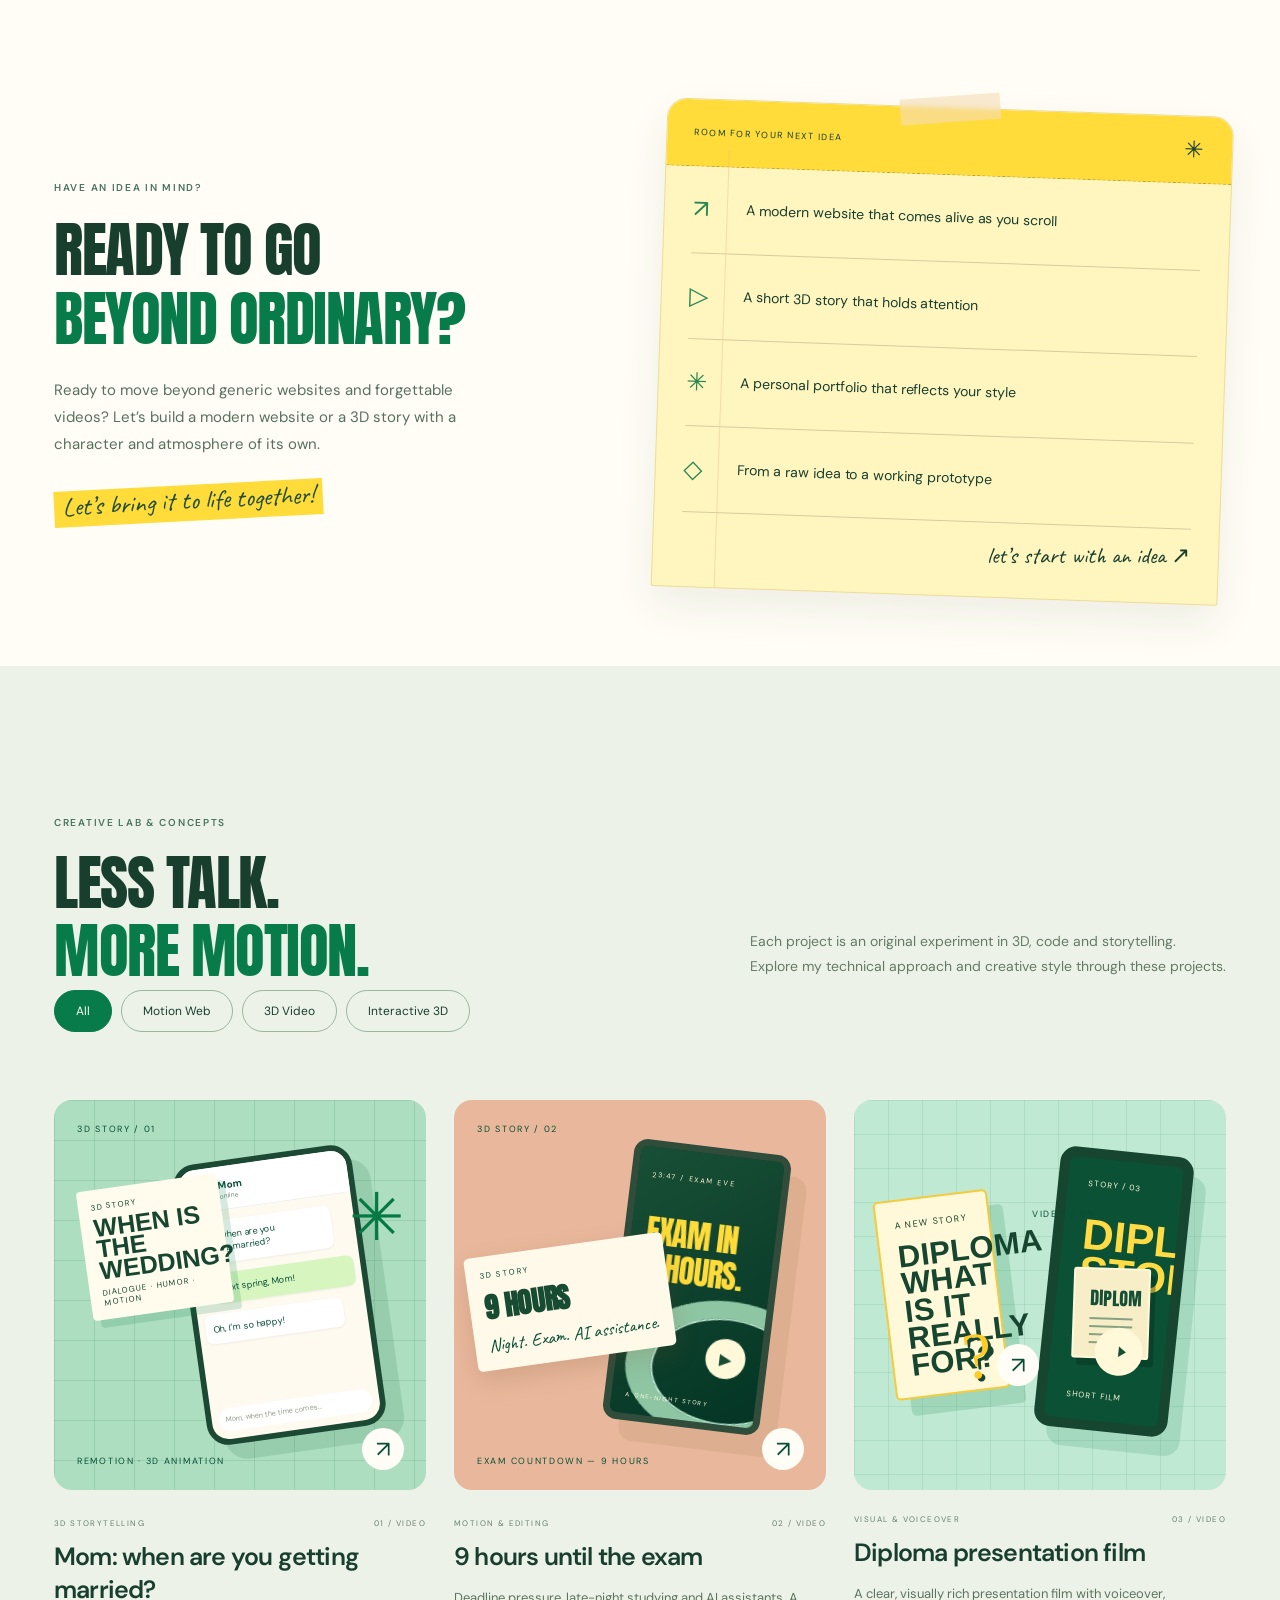
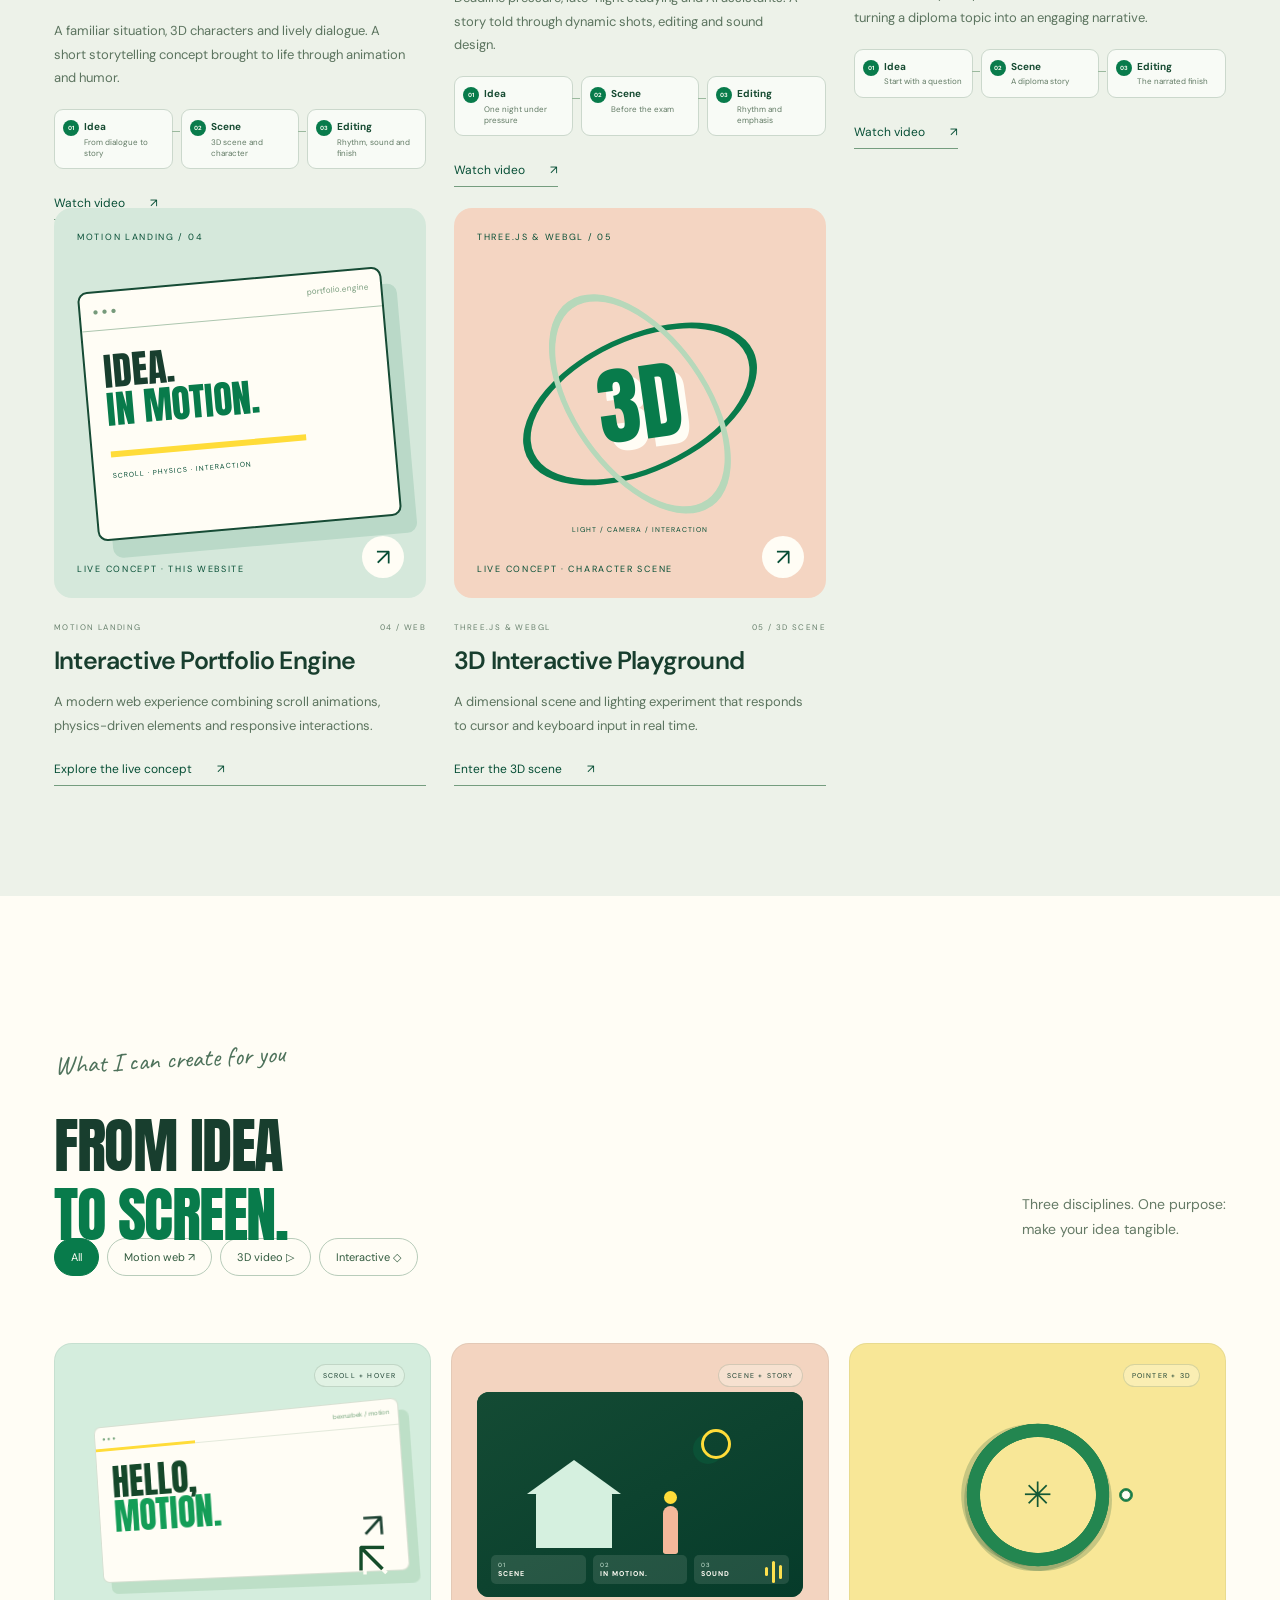
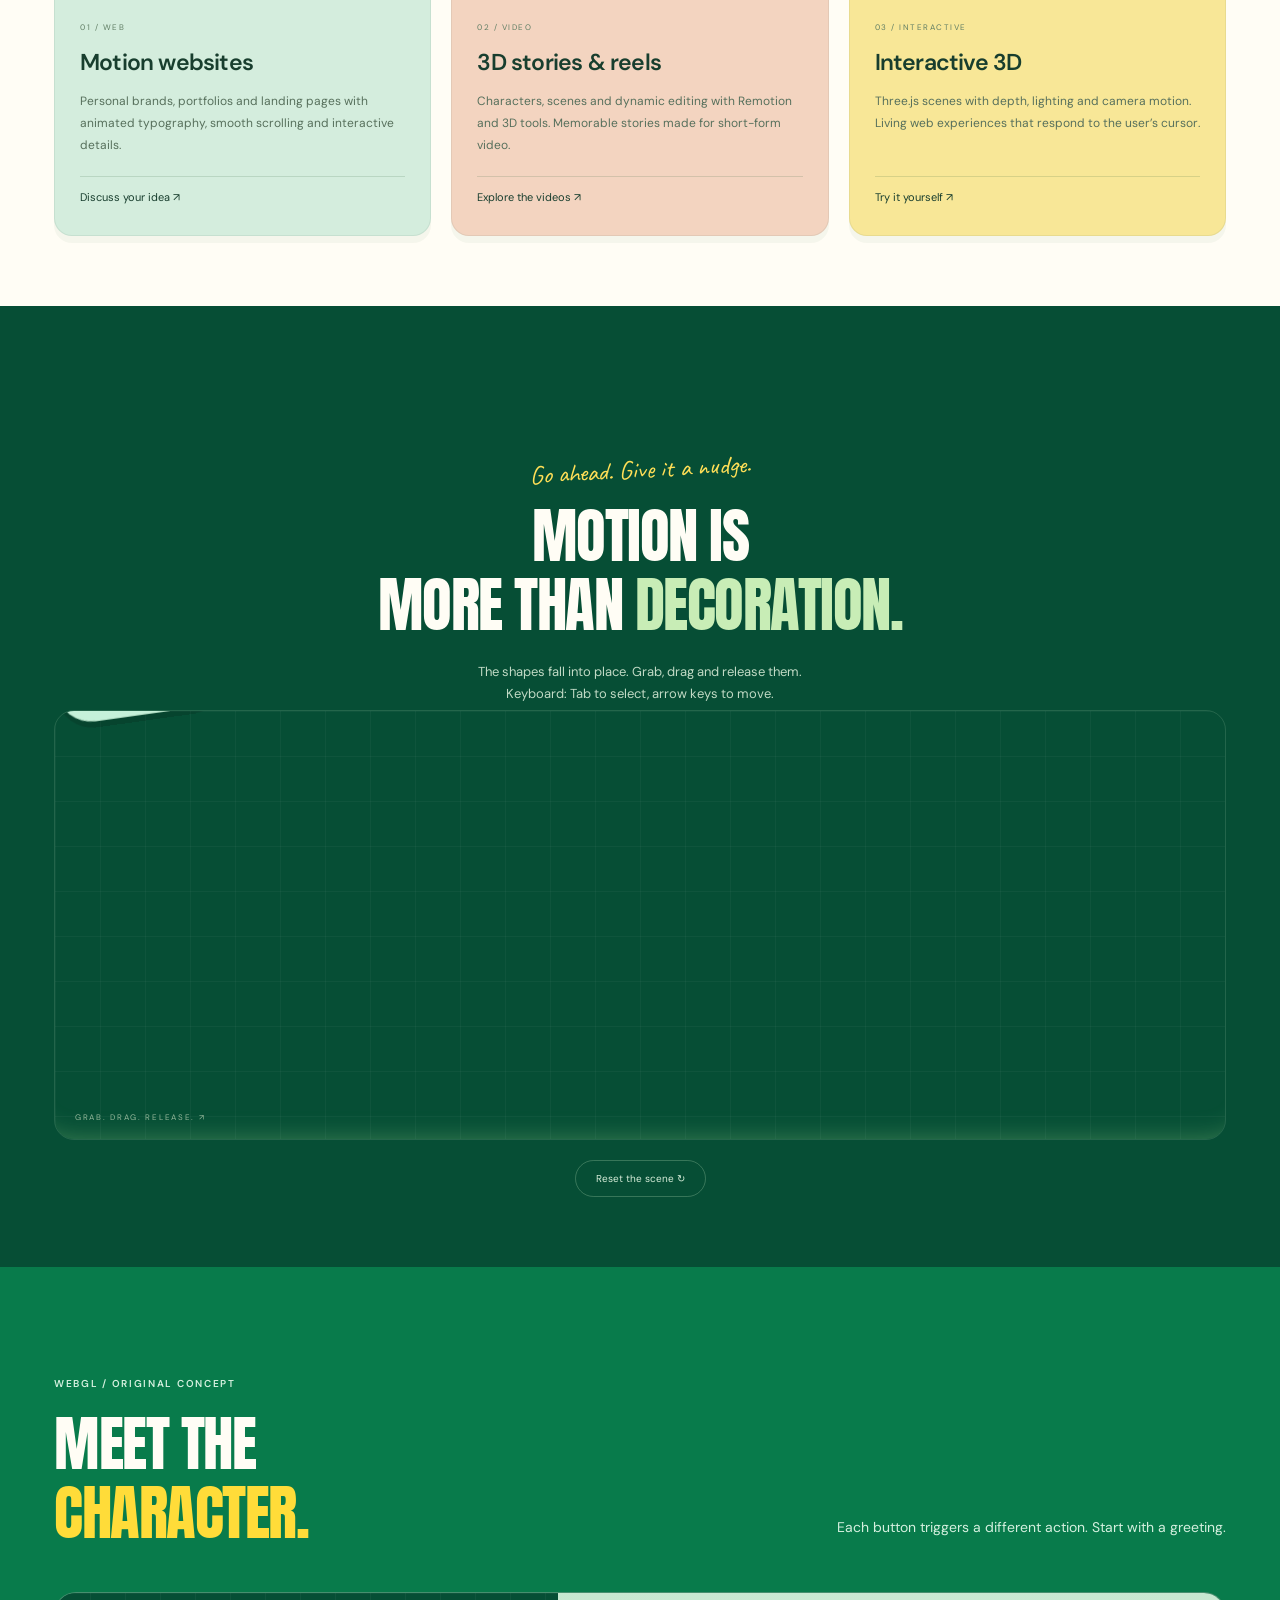
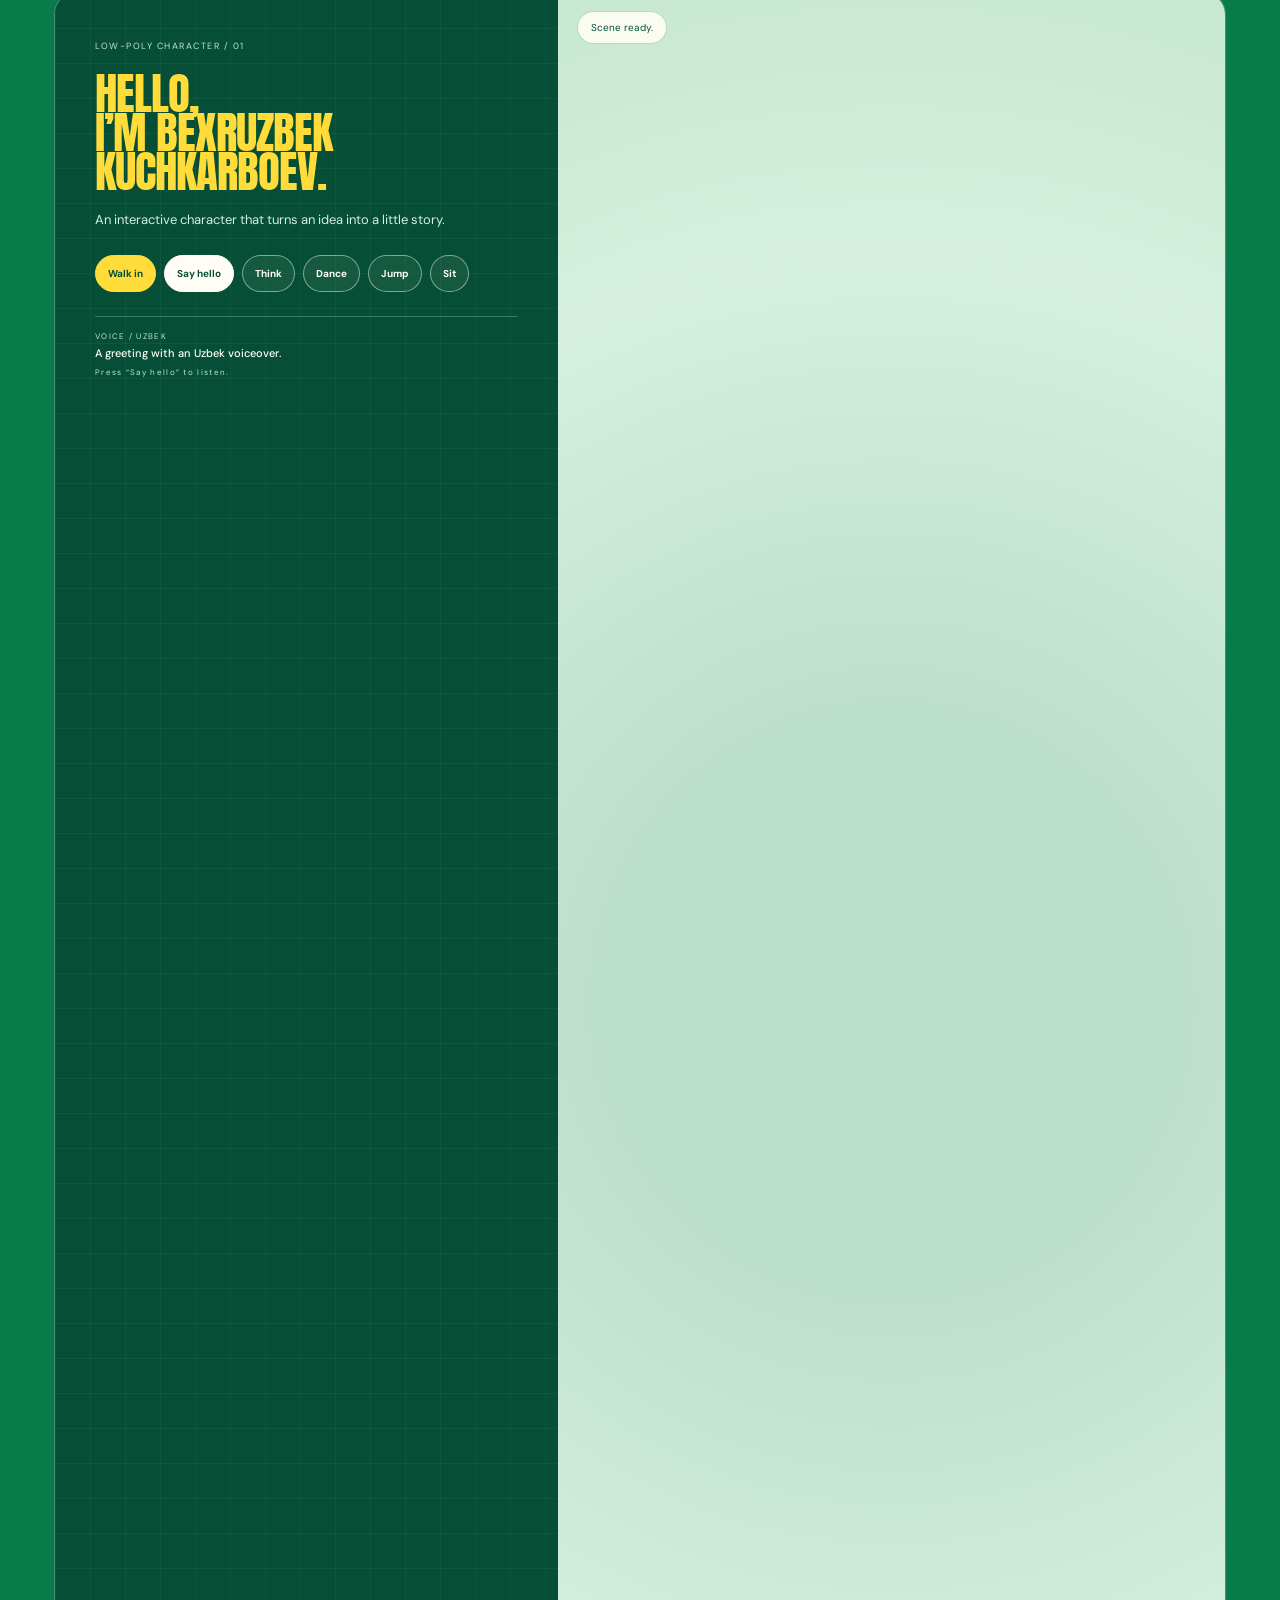
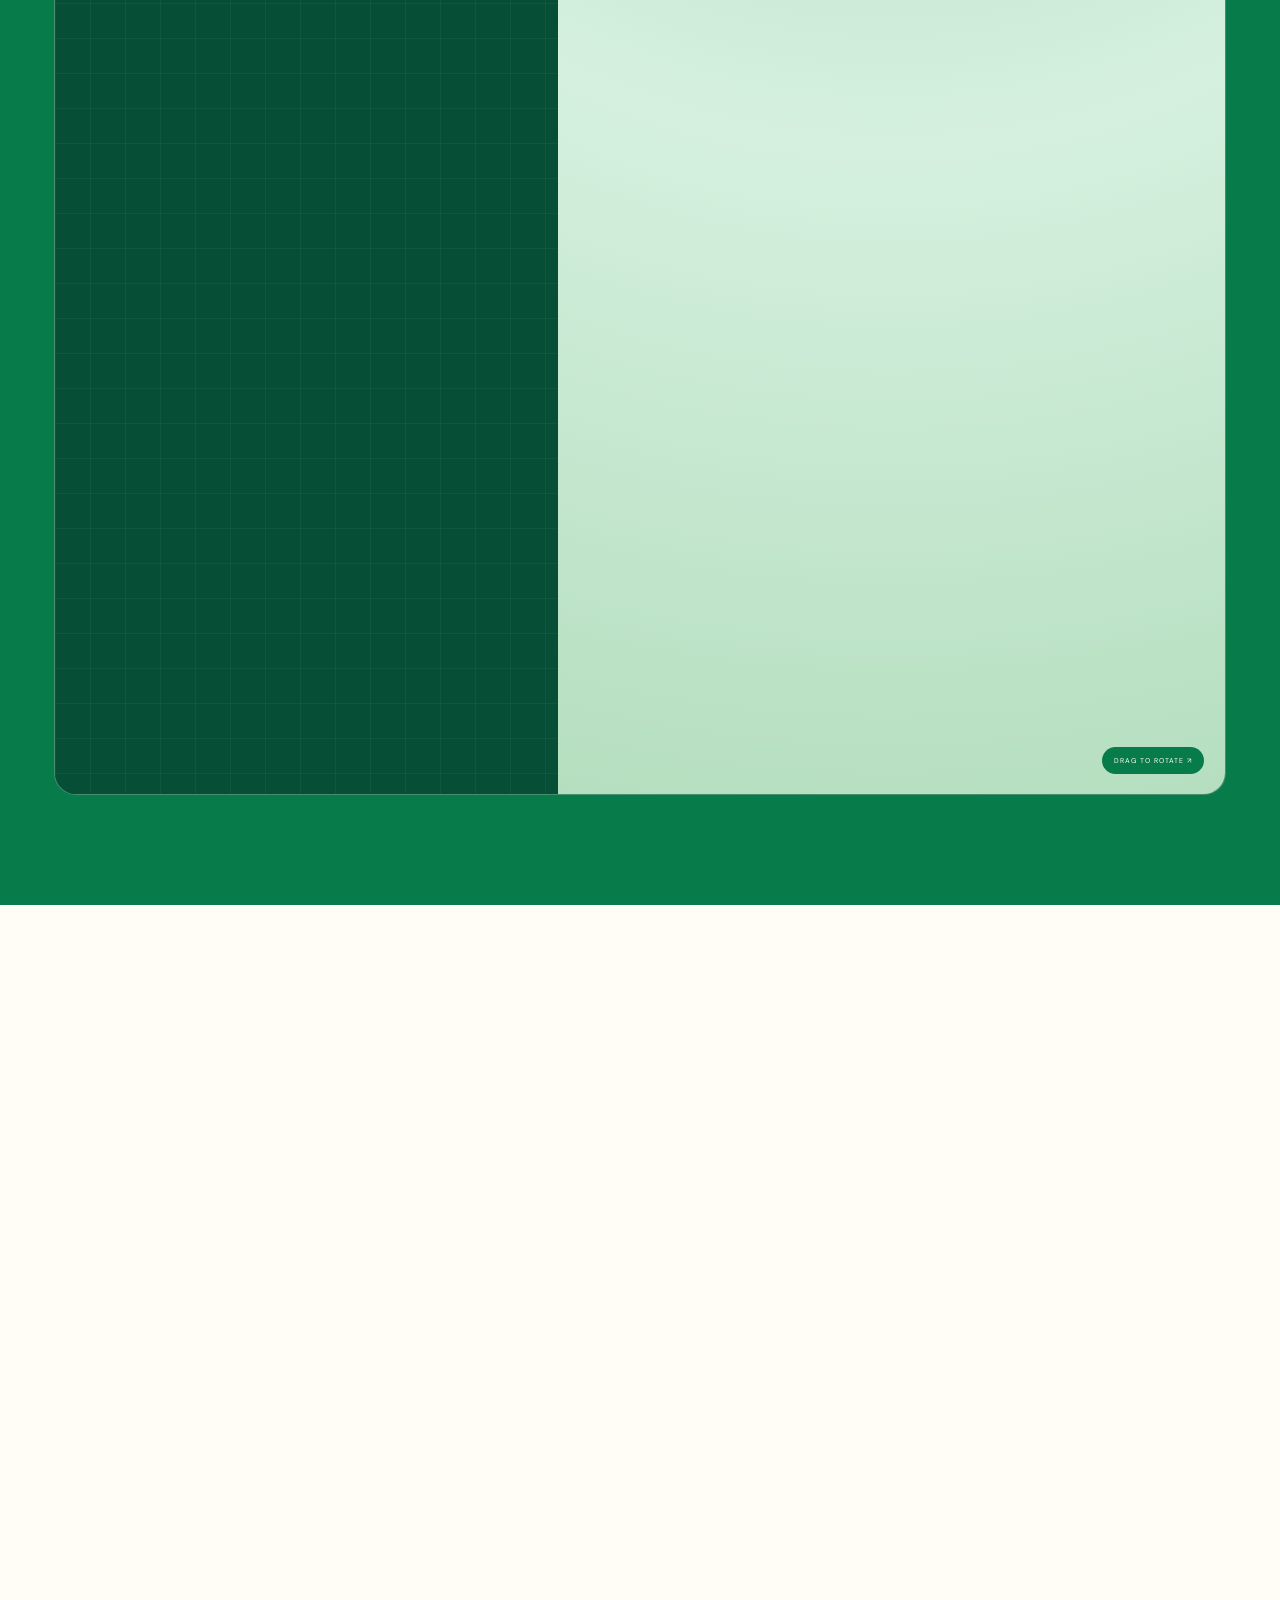
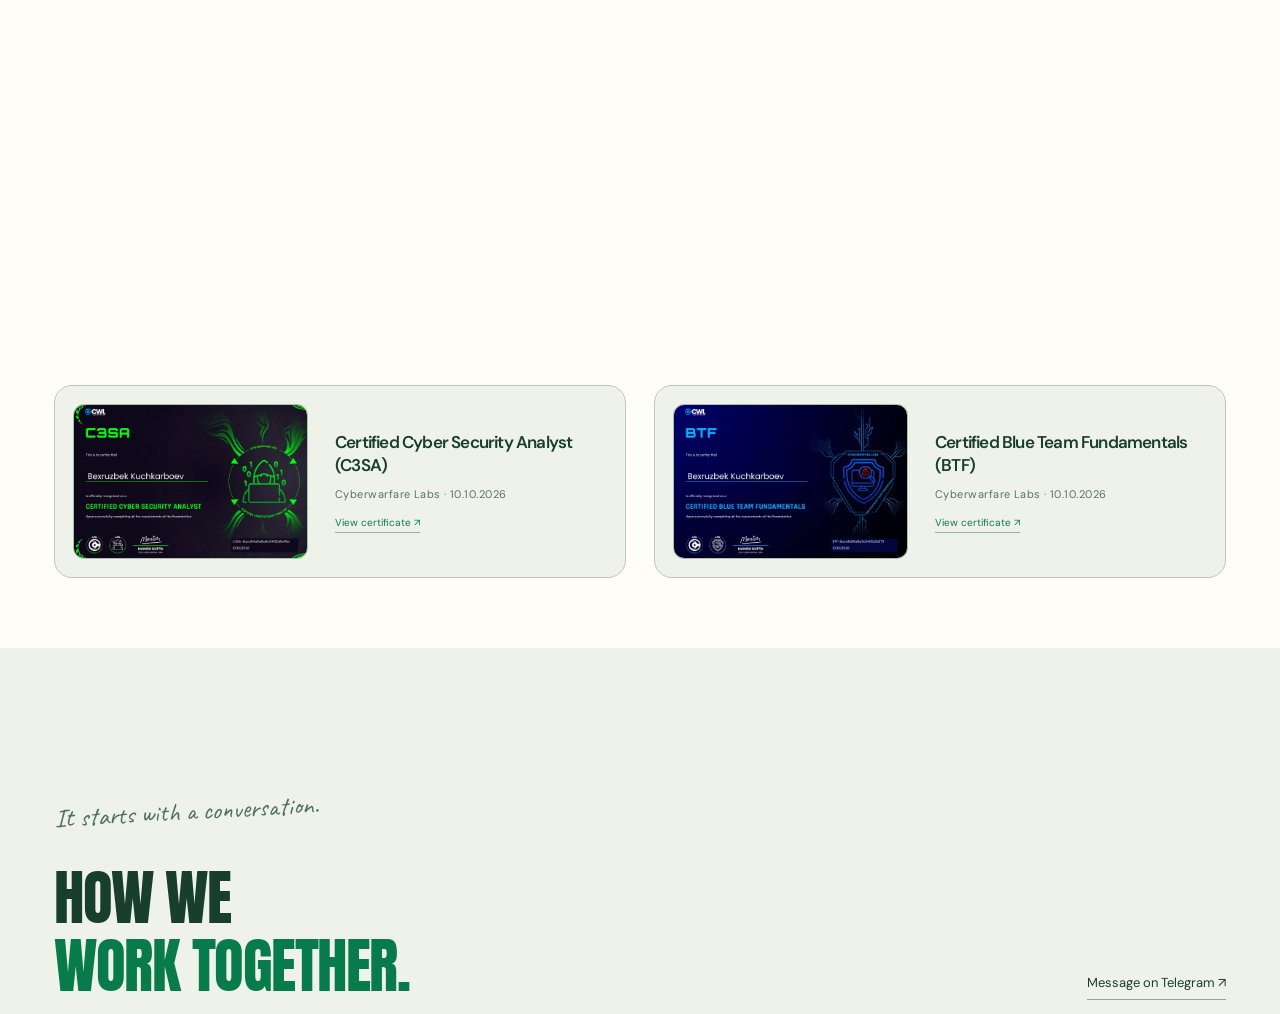
==== commit 5ba4850a: "Feature playable 3D world on homepage and place flag on car roof" ====
--- a/index.html
+++ b/index.html
@@ -1,9 +1,10 @@
 <!doctype html>
-<html lang="en"><head><meta charset="utf-8"><meta name="viewport" content="width=device-width,initial-scale=1"><title>Bexruzbek Kuchkarboev — Creative Developer | Motion Web &amp; 3D</title><meta name="description" content="Creative developer crafting motion websites, interactive Three.js experiences and original 3D films. Explore concepts and start a project with Bexruzbek Kuchkarboev."><meta name="theme-color" content="#087b4b"><meta property="og:type" content="website"><meta property="og:url" content="https://kuchkarboevbexruzbek.github.io/"><meta property="og:title" content="Bexruzbek Kuchkarboev — Creative Developer | Motion Web &amp; 3D"><meta property="og:description" content="Creative developer crafting motion websites, interactive Three.js experiences and original 3D films. Explore concepts and start a project with Bexruzbek Kuchkarboev."><meta property="og:image" content="https://kuchkarboevbexruzbek.github.io/assets/og-image.png"><meta property="og:image:width" content="1200"><meta property="og:image:height" content="630"><meta name="twitter:card" content="summary_large_image"><meta name="twitter:title" content="Bexruzbek Kuchkarboev — Creative Developer | Motion Web &amp; 3D"><meta name="twitter:description" content="Creative developer crafting motion websites, interactive Three.js experiences and original 3D films. Explore concepts and start a project with Bexruzbek Kuchkarboev."><meta name="twitter:image" content="https://kuchkarboevbexruzbek.github.io/assets/og-image.png"><link rel="canonical" href="https://kuchkarboevbexruzbek.github.io/"><link rel="icon" href="/assets/penguin.svg"><link rel="stylesheet" href="/style.css"><link rel="stylesheet" href="/enhancements.css"><meta property="og:locale" content="en_US"><meta name="author" content="Bexruzbek Kuchkarboev"><meta name="robots" content="index,follow"><link rel="stylesheet" href="/portfolio-upgrade.css"></head>
+<html lang="en"><head><meta charset="utf-8"><meta name="viewport" content="width=device-width,initial-scale=1"><title>Bexruzbek Kuchkarboev — Creative Developer | Motion Web &amp; 3D</title><meta name="description" content="Creative developer crafting motion websites, interactive Three.js experiences and original 3D films. Explore concepts and start a project with Bexruzbek Kuchkarboev."><meta name="theme-color" content="#087b4b"><meta property="og:type" content="website"><meta property="og:url" content="https://kuchkarboevbexruzbek.github.io/"><meta property="og:title" content="Bexruzbek Kuchkarboev — Creative Developer | Motion Web &amp; 3D"><meta property="og:description" content="Creative developer crafting motion websites, interactive Three.js experiences and original 3D films. Explore concepts and start a project with Bexruzbek Kuchkarboev."><meta property="og:image" content="https://kuchkarboevbexruzbek.github.io/assets/og-image.png"><meta property="og:image:width" content="1200"><meta property="og:image:height" content="630"><meta name="twitter:card" content="summary_large_image"><meta name="twitter:title" content="Bexruzbek Kuchkarboev — Creative Developer | Motion Web &amp; 3D"><meta name="twitter:description" content="Creative developer crafting motion websites, interactive Three.js experiences and original 3D films. Explore concepts and start a project with Bexruzbek Kuchkarboev."><meta name="twitter:image" content="https://kuchkarboevbexruzbek.github.io/assets/og-image.png"><link rel="canonical" href="https://kuchkarboevbexruzbek.github.io/"><link rel="icon" href="/assets/penguin.svg"><link rel="stylesheet" href="/style.css"><link rel="stylesheet" href="/enhancements.css"><meta property="og:locale" content="en_US"><meta name="author" content="Bexruzbek Kuchkarboev"><meta name="robots" content="index,follow"><link rel="stylesheet" href="/portfolio-upgrade.css"><link rel="stylesheet" href="/world-entry.css"></head>
 <body><a class="skip" href="#main">Skip to content</a><div class="progress" aria-hidden="true"></div>
-<header><a class="brand" href="#bosh-sahifa" aria-label="Bexruzbek — home"><span>BE<span class="brand-star">✳︎</span></span><b>XRUZBEK.</b></a><nav id="nav" aria-label="Main navigation"><a href="#ishlar">Work</a><a href="#yonalishlar">Services</a><a href="#men-haqimda">About</a><a href="#savollar">FAQ</a><a href="/3dworld/">3D World</a></nav><a class="nav-cta" href="https://t.me/kuchkarboev" target="_blank" rel="noopener"><img src="/assets/bexruzbek.png" alt="" width="30" height="30" loading="lazy" decoding="async"> Let’s talk ↗︎</a><button class="menu" aria-label="Open menu" aria-expanded="false" aria-controls="nav"><span></span><span></span></button></header>
-<main id="main"><section class="hero" id="bosh-sahifa"><div class="hero-grid" aria-hidden="true"></div><div class="hero-inner wrap"><div class="hero-copy"><div class="eyebrow"><i></i> BEXRUZBEK KUCHKARBOEV / CREATIVE DEVELOPER</div><h1>YOUR IDEAS.<br><span>IN MOTION.</span><br>BROUGHT TO LIFE.<svg viewBox="0 0 620 28" aria-hidden="true"><path d="M8 20Q280 -3 608 14"/></path></svg></h1><p>I’m Bexruzbek Kuchkarboev. I combine code, design and AI to create expressive motion websites and 3D videos. My goal is to turn simple ideas into memorable digital experiences.</p><div class="actions"><a class="button cream" href="https://t.me/kuchkarboev" target="_blank" rel="noopener">Let’s discuss your idea <span>↗︎</span></a><a class="button outline" href="#ishlar">Explore my work <span>↓︎</span></a></div></div><div class="portrait-scene"><span class="portrait-letter" aria-hidden="true">BK</span><figure class="portrait"><img src="/assets/bexruzbek.png" alt="Bexruzbek Kuchkarboev" width="747" height="1024" fetchpriority="high"><figcaption><i></i> BEXRUZBEK / CREATIVE DEVELOPER</figcaption></figure><div class="hand-note">Yes, that’s me.<br>No templates. Your project,<br>built by me.<svg viewBox="0 0 110 72" aria-hidden="true"><path d="M8 4Q-5 65 95 52M79 36l21 16-18 14"/></path></svg></div><div class="portrait-sticker" aria-hidden="true">✳︎<span>IDEA<br>IN MOTION</span></div></div></div><a class="scroll-note" href="#tanishuv">Keep exploring <span>↓︎</span></a></section>
+<header><a class="brand" href="#bosh-sahifa" aria-label="Bexruzbek — home"><span>BE<span class="brand-star">✳︎</span></span><b>XRUZBEK.</b></a><nav id="nav" aria-label="Main navigation"><a href="#ishlar">Work</a><a href="#yonalishlar">Services</a><a href="#men-haqimda">About</a><a href="#savollar">FAQ</a><a class="world-nav" href="/3dworld/">3D World</a></nav><a class="nav-cta" href="https://t.me/kuchkarboev" target="_blank" rel="noopener"><img src="/assets/bexruzbek.png" alt="" width="30" height="30" loading="lazy" decoding="async"> Let’s talk ↗︎</a><button class="menu" aria-label="Open menu" aria-expanded="false" aria-controls="nav"><span></span><span></span></button></header>
+<main id="main"><section class="hero" id="bosh-sahifa"><div class="hero-grid" aria-hidden="true"></div><div class="hero-inner wrap"><div class="hero-copy"><div class="eyebrow"><i></i> BEXRUZBEK KUCHKARBOEV / CREATIVE DEVELOPER</div><h1>YOUR IDEAS.<br><span>IN MOTION.</span><br>BROUGHT TO LIFE.<svg viewBox="0 0 620 28" aria-hidden="true"><path d="M8 20Q280 -3 608 14"/></path></svg></h1><p>I’m Bexruzbek Kuchkarboev. I combine code, design and AI to create expressive motion websites and 3D videos. My goal is to turn simple ideas into memorable digital experiences.</p><div class="actions"><a class="button cream" href="https://t.me/kuchkarboev" target="_blank" rel="noopener">Let’s discuss your idea <span>↗︎</span></a><a class="button outline world-hero-link" href="/3dworld/">Enter my 3D world <svg viewBox="0 0 24 24" fill="none" stroke="currentColor" stroke-width="1.8" stroke-linecap="round" stroke-linejoin="round" aria-hidden="true"><path d="M4 12h16m-6-6 6 6-6 6"/></svg></a></div></div><div class="portrait-scene"><span class="portrait-letter" aria-hidden="true">BK</span><figure class="portrait"><img src="/assets/bexruzbek.png" alt="Bexruzbek Kuchkarboev" width="747" height="1024" fetchpriority="high"><figcaption><i></i> BEXRUZBEK / CREATIVE DEVELOPER</figcaption></figure><div class="hand-note">Yes, that’s me.<br>No templates. Your project,<br>built by me.<svg viewBox="0 0 110 72" aria-hidden="true"><path d="M8 4Q-5 65 95 52M79 36l21 16-18 14"/></path></svg></div><div class="portrait-sticker" aria-hidden="true">✳︎<span>IDEA<br>IN MOTION</span></div></div></div><a class="scroll-note" href="#tanishuv">Keep exploring <span>↓︎</span></a></section>
 <div class="tools-band"><p>TOOLS I USE TO BRING IDEAS TO LIFE</p><div class="marquee" aria-hidden="true"><div>THREE.JS <i>✳︎</i> REMOTION <i>↗︎</i> MOTION WEB <i>✳︎</i> AI-ASSISTED CREATION <i>↗︎</i> THREE.JS <i>✳︎</i> REMOTION <i>↗︎</i> MOTION WEB <i>✳︎</i> AI-ASSISTED CREATION <i>↗︎</i></div></div></div>
+<section class="world-feature" id="3d-world" aria-labelledby="world-feature-title"><div class="wrap world-feature-grid"><div class="world-feature-copy"><h2 id="world-feature-title">DRIVE THROUGH<br><span>MY WORLD.</span></h2><p>Take the wheel and explore my portfolio as a game. Discover projects, certificates and little surprises along the way.</p><a class="button world-entry-button" href="/3dworld/">Enter my 3D world <svg viewBox="0 0 24 24" fill="none" stroke="currentColor" stroke-width="1.8" stroke-linecap="round" stroke-linejoin="round" aria-hidden="true"><path d="M4 12h16m-6-6 6 6-6 6"/></svg></a><p class="world-controls"><kbd>W A S D</kbd> / <kbd>↑ ↓ ← →</kbd> <span>Drive</span> &nbsp;·&nbsp; <kbd>Enter</kbd> <span>Interact</span><br><span>Touch controls available on mobile.</span></p></div><a class="world-feature-image" href="/3dworld/" aria-label="Open Bexruzbek’s playable 3D portfolio"><img src="/assets/3d-world-preview.png" alt="A rear view of the car with the Uzbekistan flag on its roof, between drone-carried certificates in Bexruzbek’s 3D world" width="1440" height="900" loading="lazy" decoding="async"><span><span>Explore the playable portfolio</span><svg viewBox="0 0 24 24" fill="none" stroke="currentColor" stroke-width="1.8" stroke-linecap="round" stroke-linejoin="round" aria-hidden="true"><path d="M4 12h16m-6-6 6 6-6 6"/></svg></span></a></div></section>
 <section class="intro wrap section" id="tanishuv"><div class="intro-copy reveal"><div class="eyebrow dark">HAVE AN IDEA IN MIND?</div><h2>READY TO GO<br><span>BEYOND ORDINARY?</span></h2><p>Ready to move beyond generic websites and forgettable videos? Let’s build a modern website or a 3D story with a character and atmosphere of its own.</p><span class="scribble">Let’s bring it to life together!</span></div><div class="notebook reveal"><span class="paper-tape" aria-hidden="true"></span><div class="notebook-top"><span>ROOM FOR YOUR NEXT IDEA</span><i>✳︎</i></div><div class="note-row"><span>↗︎</span> A modern website that comes alive as you scroll</div><div class="note-row"><span>▷</span> A short 3D story that holds attention</div><div class="note-row"><span>✳︎</span> A personal portfolio that reflects your style</div><div class="note-row"><span>◇</span> From a raw idea to a working prototype</div><span class="note-footer">let’s start with an idea ↗︎</span></div></section>
 <section class="work section" id="ishlar"><div class="wrap"><div class="section-head reveal"><div><div class="eyebrow dark">CREATIVE LAB &amp; CONCEPTS</div><h2>LESS TALK.<br><span>MORE MOTION.</span></h2></div><p>Each project is an original experiment in 3D, code and storytelling.<br>Explore my technical approach and creative style through these projects.</p></div><div class="works"><article class="work-card reveal"><button class="work-cover onam-cover" data-reel="onam" aria-label="Watch Mom: when are you getting married?"><span class="cover-top">3D STORY / 01</span><div class="phone"><div class="phone-head"><b>O</b><span>Mom<small>online</small></span></div><div class="bubble">Son, when are you<br>getting married?</div><div class="bubble reply">Next spring, Mom!</div><div class="bubble">Oh, I’m so happy!</div><span class="phone-typing">Mom, when the time comes…</span></div><span class="play">↗︎</span><span class="cover-bottom">REMOTION · 3D ANIMATION</span><span class="floating-star" aria-hidden="true">✳︎</span></button><div class="work-meta"><span>ORIGINAL CONCEPT</span><span>01 / VIDEO</span></div><h3>Mom: when are you getting married?</h3><p>A familiar situation, 3D characters and lively dialogue. A short storytelling concept brought to life through animation and humor.</p><button class="watch" data-reel="onam">Watch video <span>↗︎</span></button></article><article class="work-card reveal"><button class="work-cover code-cover" data-reel="mehnat" aria-label="Watch 9 hours until the exam"><span class="cover-top">3D STORY / 02</span><div class="reel-still final-reel-still"><div class="new-reel-poster" aria-hidden="true"><span>23:47 / EXAM EVE</span><div class="poster-orbit"></div><b>EXAM IN<br>9 HOURS.</b><i>▶</i><small>A ONE-NIGHT STORY</small></div></div><div class="cost-card final-reel-label"><span>3D STORY</span><b>9 HOURS</b><small>Night. Exam. AI assistance.</small></div><span class="play">↗︎</span><span class="cover-bottom">EXAM COUNTDOWN — 9 HOURS</span></button><div class="work-meta"><span>MOTION &amp; EDITING</span><span>02 / VIDEO</span></div><h3>9 hours until the exam</h3><p>Deadline pressure, late-night studying and AI assistants. A story told through dynamic shots, editing and sound design.</p><button class="watch" data-reel="mehnat">Watch video <span>↗︎</span></button></article><article class="work-card reveal"><button class="work-cover diplom-cover" data-reel="diplom" aria-label="Watch the diploma presentation film"><span class="cover-top">VIDEO / 03</span><img class="diplom-still" src="/assets/diplom-poster.jpg" alt="Diplom videosidan kadr" width="400" height="712" loading="lazy"><span class="play">↗︎</span><span class="cover-bottom">NARRATED VIDEO</span></button><div class="work-meta"><span>ORIGINAL CONCEPT</span><span>03 / VIDEO</span></div><h3>Diploma presentation film</h3><p>A clear, visually rich presentation film with voiceover, turning a diploma topic into an engaging narrative.</p><button class="watch" data-reel="diplom">Watch video <span>↗︎</span></button></article></div></div></section>
 <section class="services section wrap" id="yonalishlar"><div class="section-head reveal"><div><span class="scribble plain">What I can create for you</span><h2>FROM IDEA<br><span>TO SCREEN.</span></h2></div><p>Three disciplines. One purpose:<br>make your idea tangible.</p></div><div class="service-tabs" aria-label="Filter services"><button class="selected" data-focus="all" aria-pressed="true">All</button><button data-focus="web" aria-pressed="false">Motion web ↗︎</button><button data-focus="video" aria-pressed="false">3D video ▷</button><button data-focus="interactive" aria-pressed="false">Interactive ◇</button></div><div class="service-grid"><article class="service mint reveal" data-service="web"><span class="service-badge">SCROLL + HOVER</span><div class="service-demo web-demo" aria-hidden="true"><div class="fake-browser"><div>● ● ●<span>bexruzbek / motion</span></div><strong>HELLO,<br><em>MOTION.</em></strong><i>↗︎</i></div><span class="mini-cursor">↖︎</span></div><span class="service-index">01 / WEB</span><h3>Motion websites</h3><p>Personal brands, portfolios and landing pages with animated typography, smooth scrolling and interactive details.</p><a href="#aloqa">Discuss your idea ↗︎</a></article><article class="service peach reveal" data-service="video"><span class="service-badge">SCENE + STORY</span><div class="service-demo video-demo" aria-hidden="true"><div class="video-window"><span>▶</span><i></i><i></i><i></i><i></i><i></i></div><span class="timecode">00:00 / STORY</span></div><span class="service-index">02 / VIDEO</span><h3>3D stories &amp; reels</h3><p>Characters, scenes and dynamic editing with Remotion and 3D tools. Memorable stories made for short-form video.</p><a href="#ishlar">Explore the videos ↗︎</a></article><article class="service yellow reveal" data-service="interactive"><span class="service-badge">POINTER + 3D</span><div class="service-demo shape-demo" aria-hidden="true"><div class="ring r1"></div><div class="ring r2"></div><div class="ring r3"></div><span>✳︎</span></div><span class="service-index">03 / INTERACTIVE</span><h3>Interactive 3D</h3><p>Three.js scenes with depth, lighting and camera motion. Living web experiences that respond to the user’s cursor.</p><a href="#maydon">Try it yourself ↗︎</a></article></div></section>
--- a/world-entry.css
+++ b/world-entry.css
@@ -0,0 +1,23 @@
+/* A direct entrance to the playable portfolio, in the site's existing palette. */
+header nav .world-nav{background:var(--yellow);color:var(--deep);font-weight:700}
+.hero .world-hero-link{border-color:var(--yellow);color:var(--yellow)}
+.world-hero-link svg,.world-entry-button svg{width:20px;height:20px;flex:none;transition:transform .25s ease-out}
+.world-hero-link:hover svg,.world-entry-button:hover svg{transform:translateX(4px)}
+.world-feature{padding:82px 0;background:var(--deep);color:var(--cream)}
+.world-feature-grid{display:grid;grid-template-columns:minmax(0,.85fr) minmax(0,1.15fr);align-items:center;gap:64px}
+.world-feature h2{font-size:clamp(38px,4.3vw,64px);line-height:1.12;letter-spacing:-.02em;text-wrap:balance;max-width:10ch}
+.world-feature h2 span{color:var(--yellow)}
+.world-feature-copy>p{max-width:43ch;margin-top:22px;color:#d5f0df;font-size:15px;line-height:1.8}
+.world-entry-button{margin-top:28px;min-height:52px;background:var(--yellow);color:var(--deep);font-weight:700}
+.world-feature .world-controls{font-size:11px;line-height:1.8;margin-top:18px;color:#d5f0df}
+.world-controls kbd{font:inherit;font-weight:700;border:1px solid #8caf9d;border-radius:4px;padding:3px 6px;white-space:nowrap}
+.world-feature-image{display:block;position:relative;border-radius:12px;overflow:hidden;border:1px solid #8caf9d;background:#183e2e;box-shadow:0 18px 42px #00271a40}
+.world-feature-image img{display:block;width:100%;height:auto;aspect-ratio:8/5;object-fit:cover;transition:transform .65s cubic-bezier(.2,.8,.2,1)}
+.world-feature-image:hover img{transform:scale(1.025)}
+.world-feature-image>span{display:flex;align-items:center;justify-content:space-between;gap:16px;padding:15px 19px;background:var(--cream);color:var(--deep);font-size:12px;font-weight:700}
+.world-feature-image svg{width:20px;height:20px;flex:none}
+.world-feature a:focus-visible{outline:3px solid var(--yellow);outline-offset:7px}
+.world-entry-button:focus-visible{outline-color:var(--cream)}
+@media(max-width:1000px){.world-feature-grid{gap:32px;grid-template-columns:1fr 1.15fr}.world-feature h2{font-size:42px}.world-feature-copy>p{font-size:14px}}
+@media(max-width:760px){.world-feature{padding:52px 0}.world-feature-grid{grid-template-columns:1fr;gap:30px}.world-feature h2{font-size:44px;max-width:15ch}.world-feature-copy>p{max-width:48ch;margin-top:18px}.world-entry-button{margin-top:22px}.world-feature-image>span{padding:14px 16px}.world-hero-link{min-height:48px}}
+@media(prefers-reduced-motion:reduce){.world-feature-image img,.world-entry-button svg,.world-hero-link svg{transition:none;transform:none!important}}
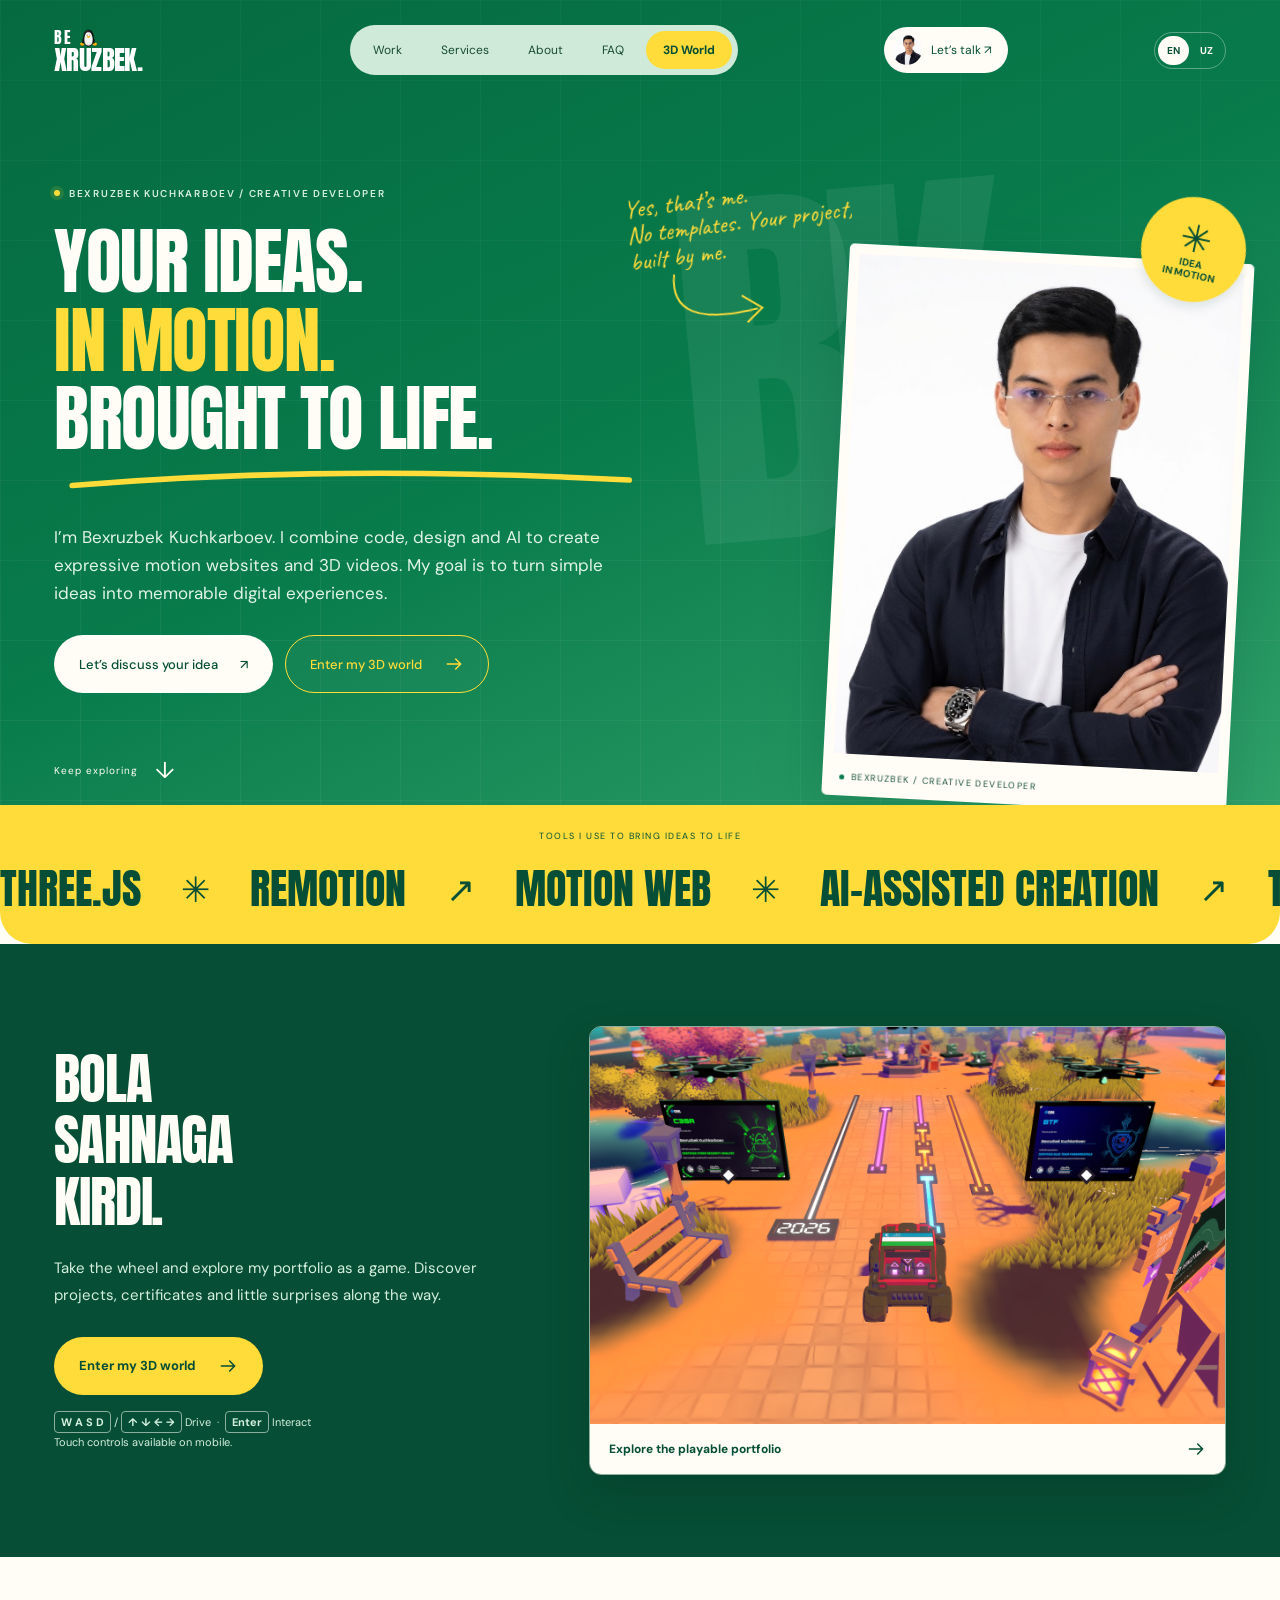
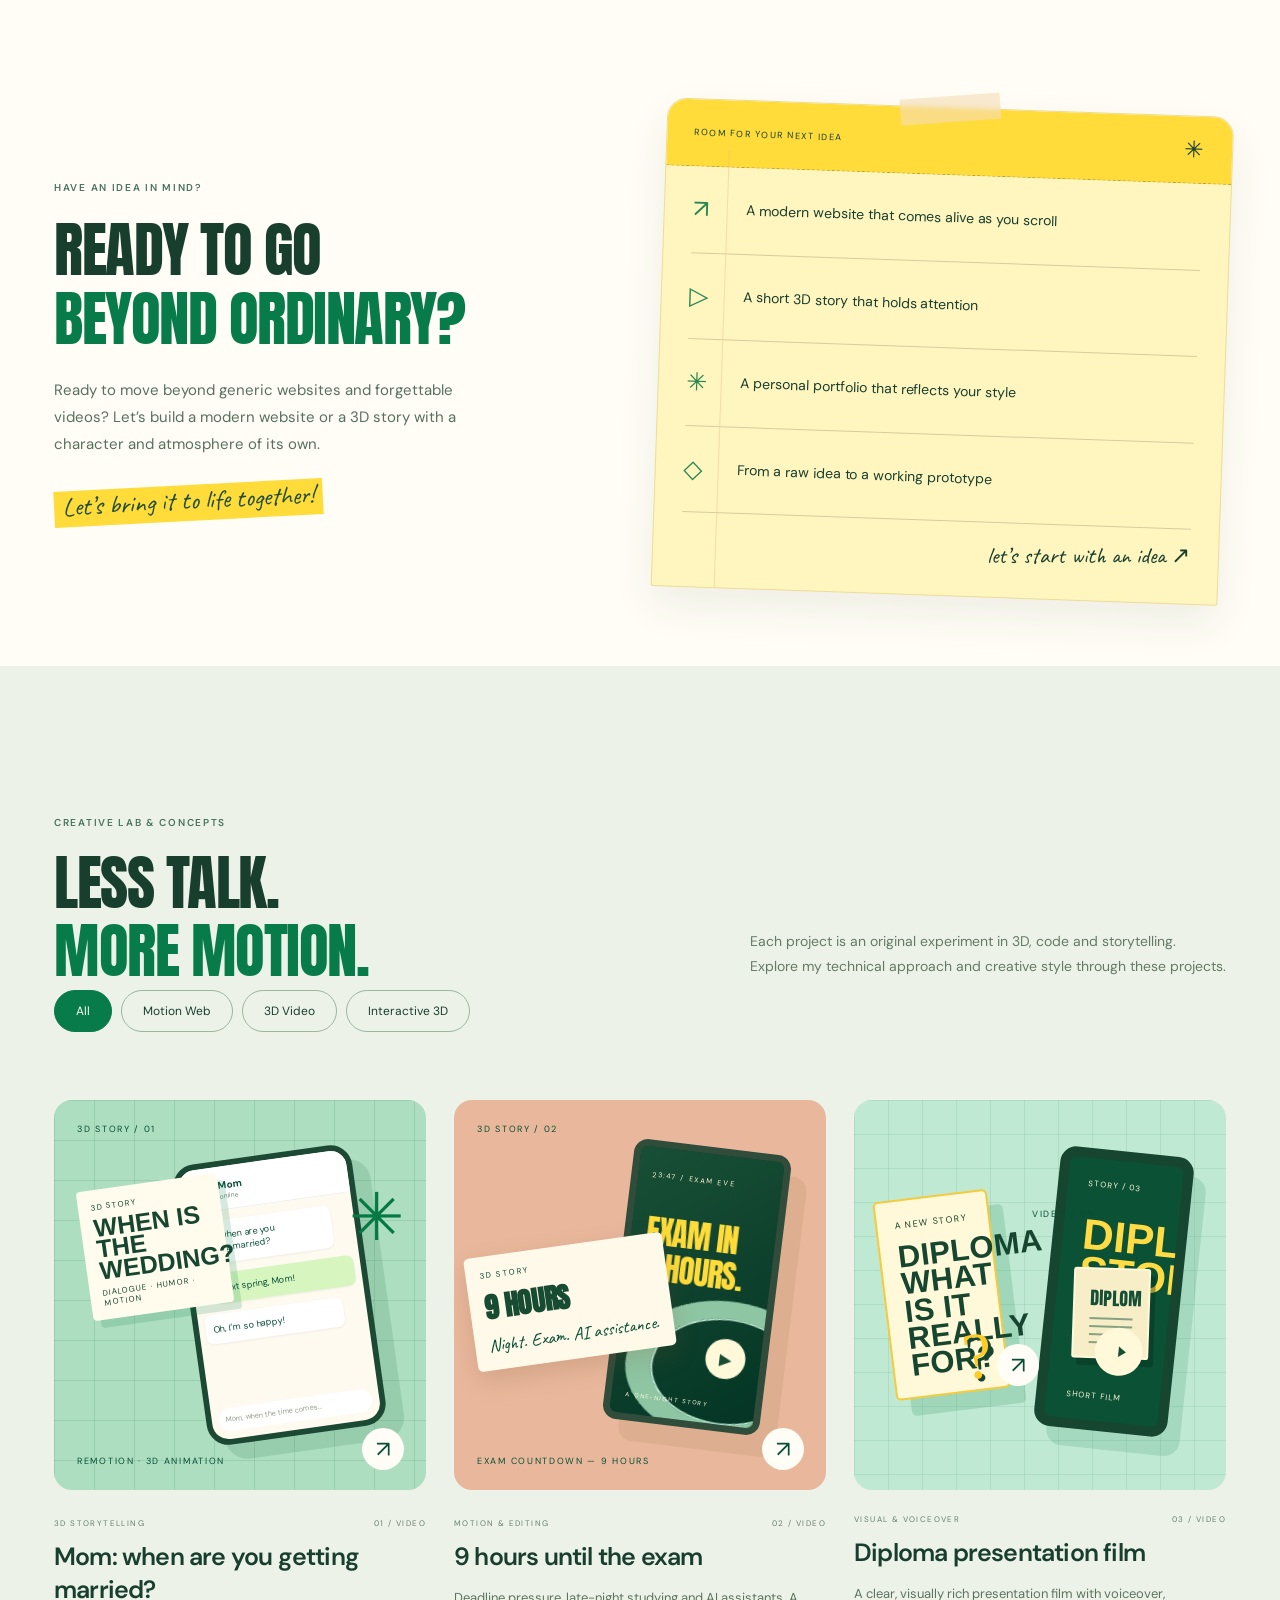
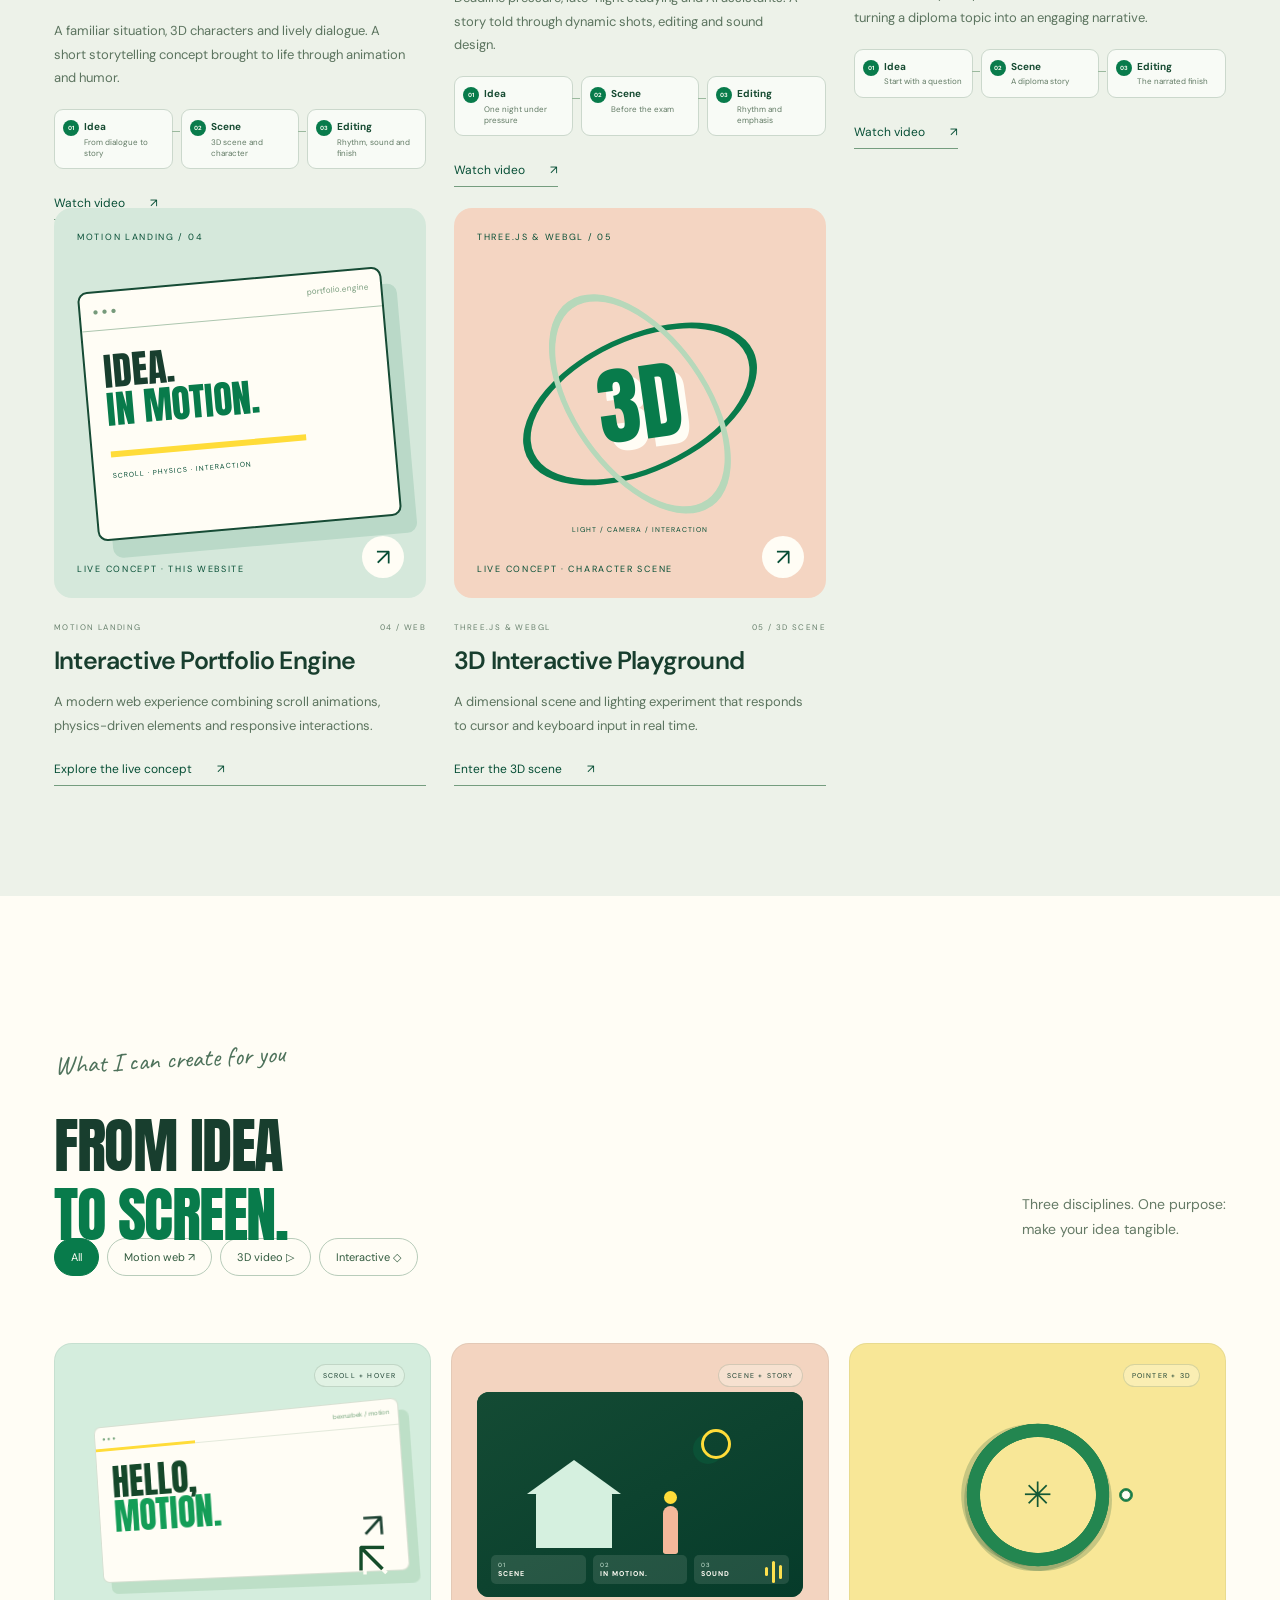
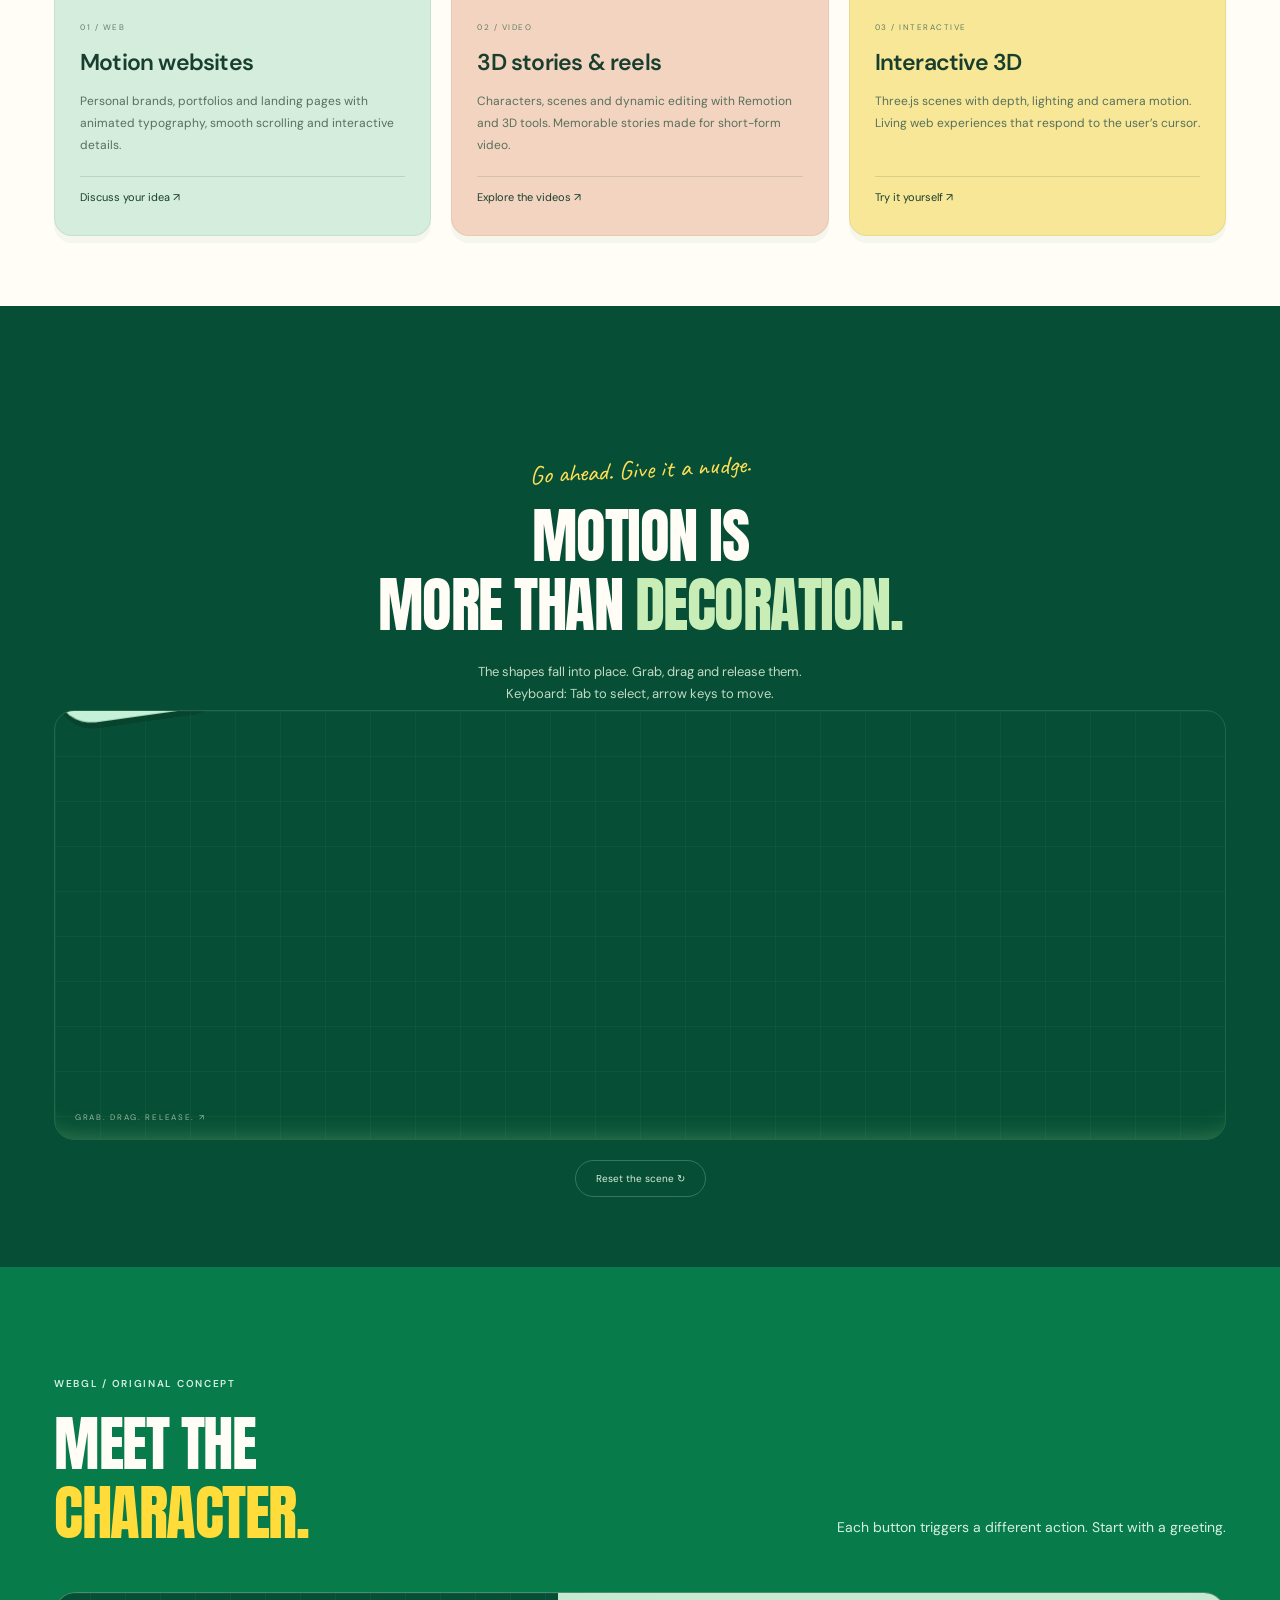
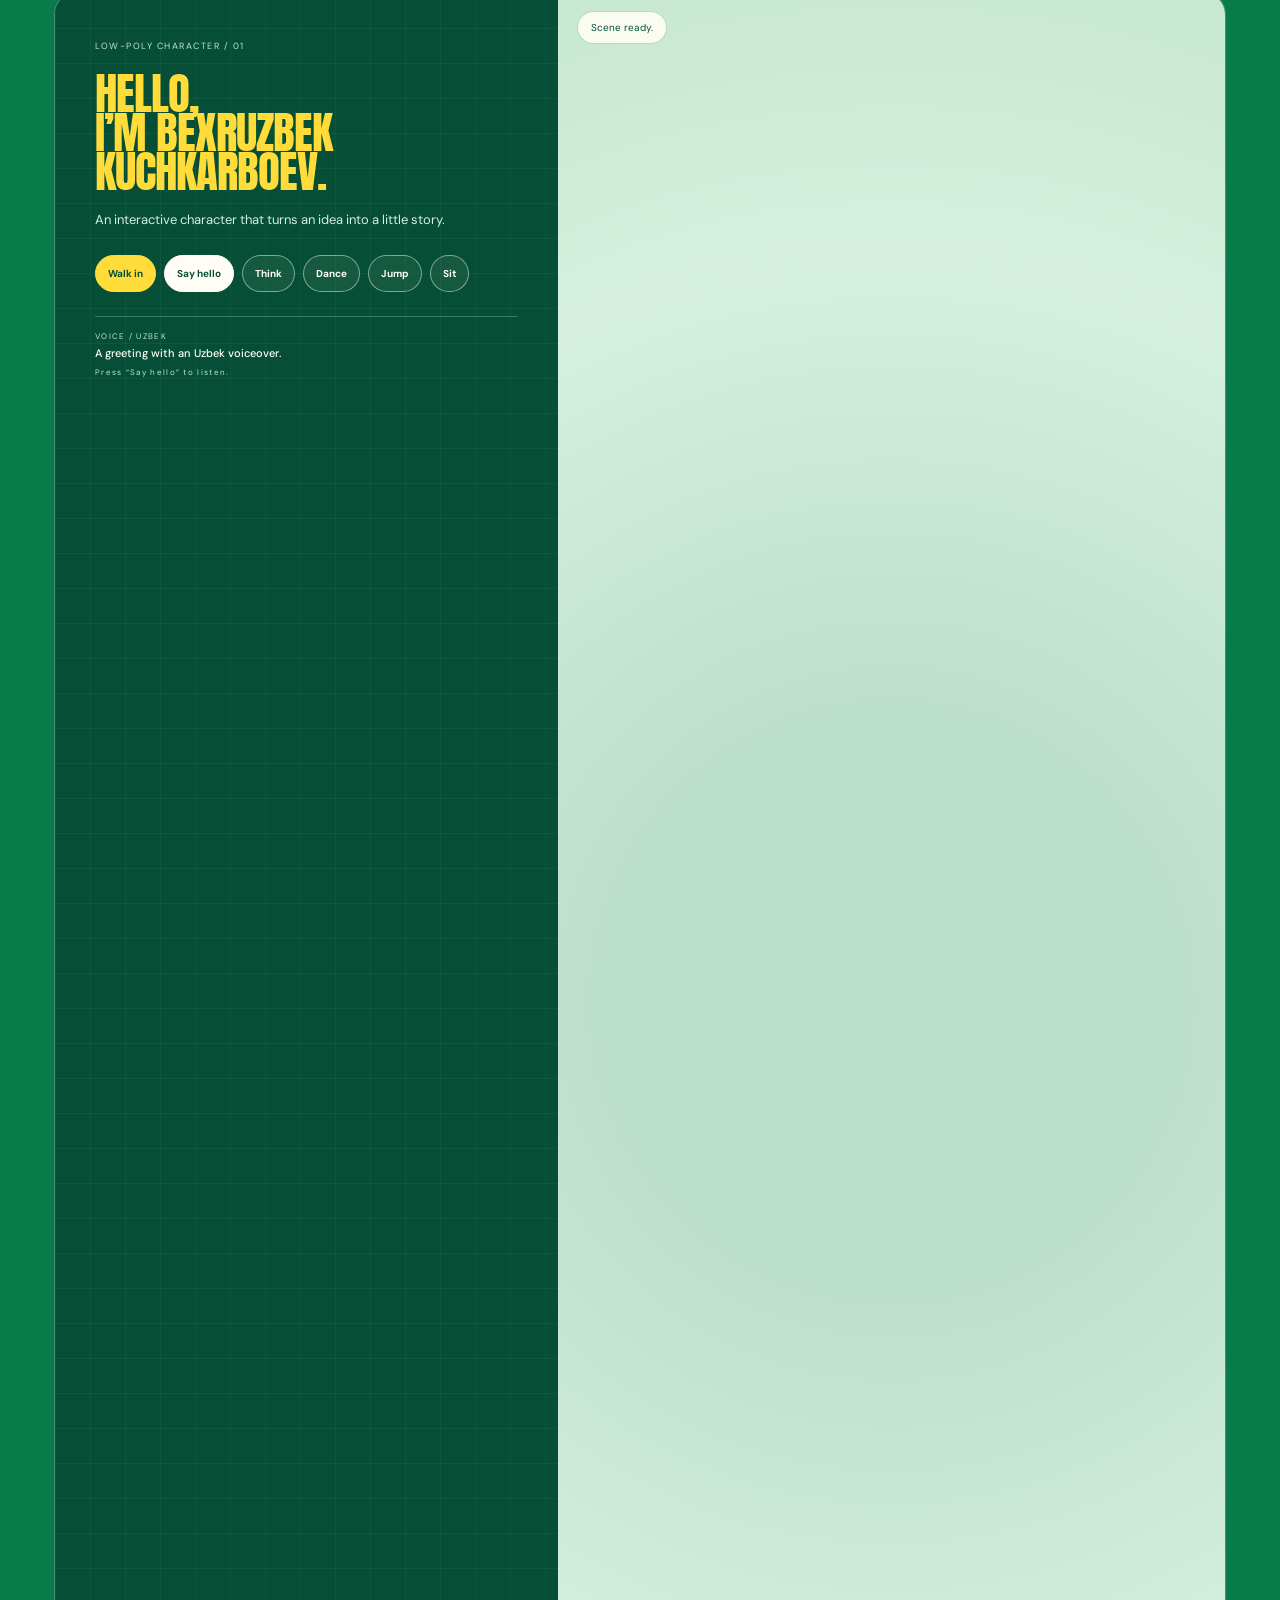
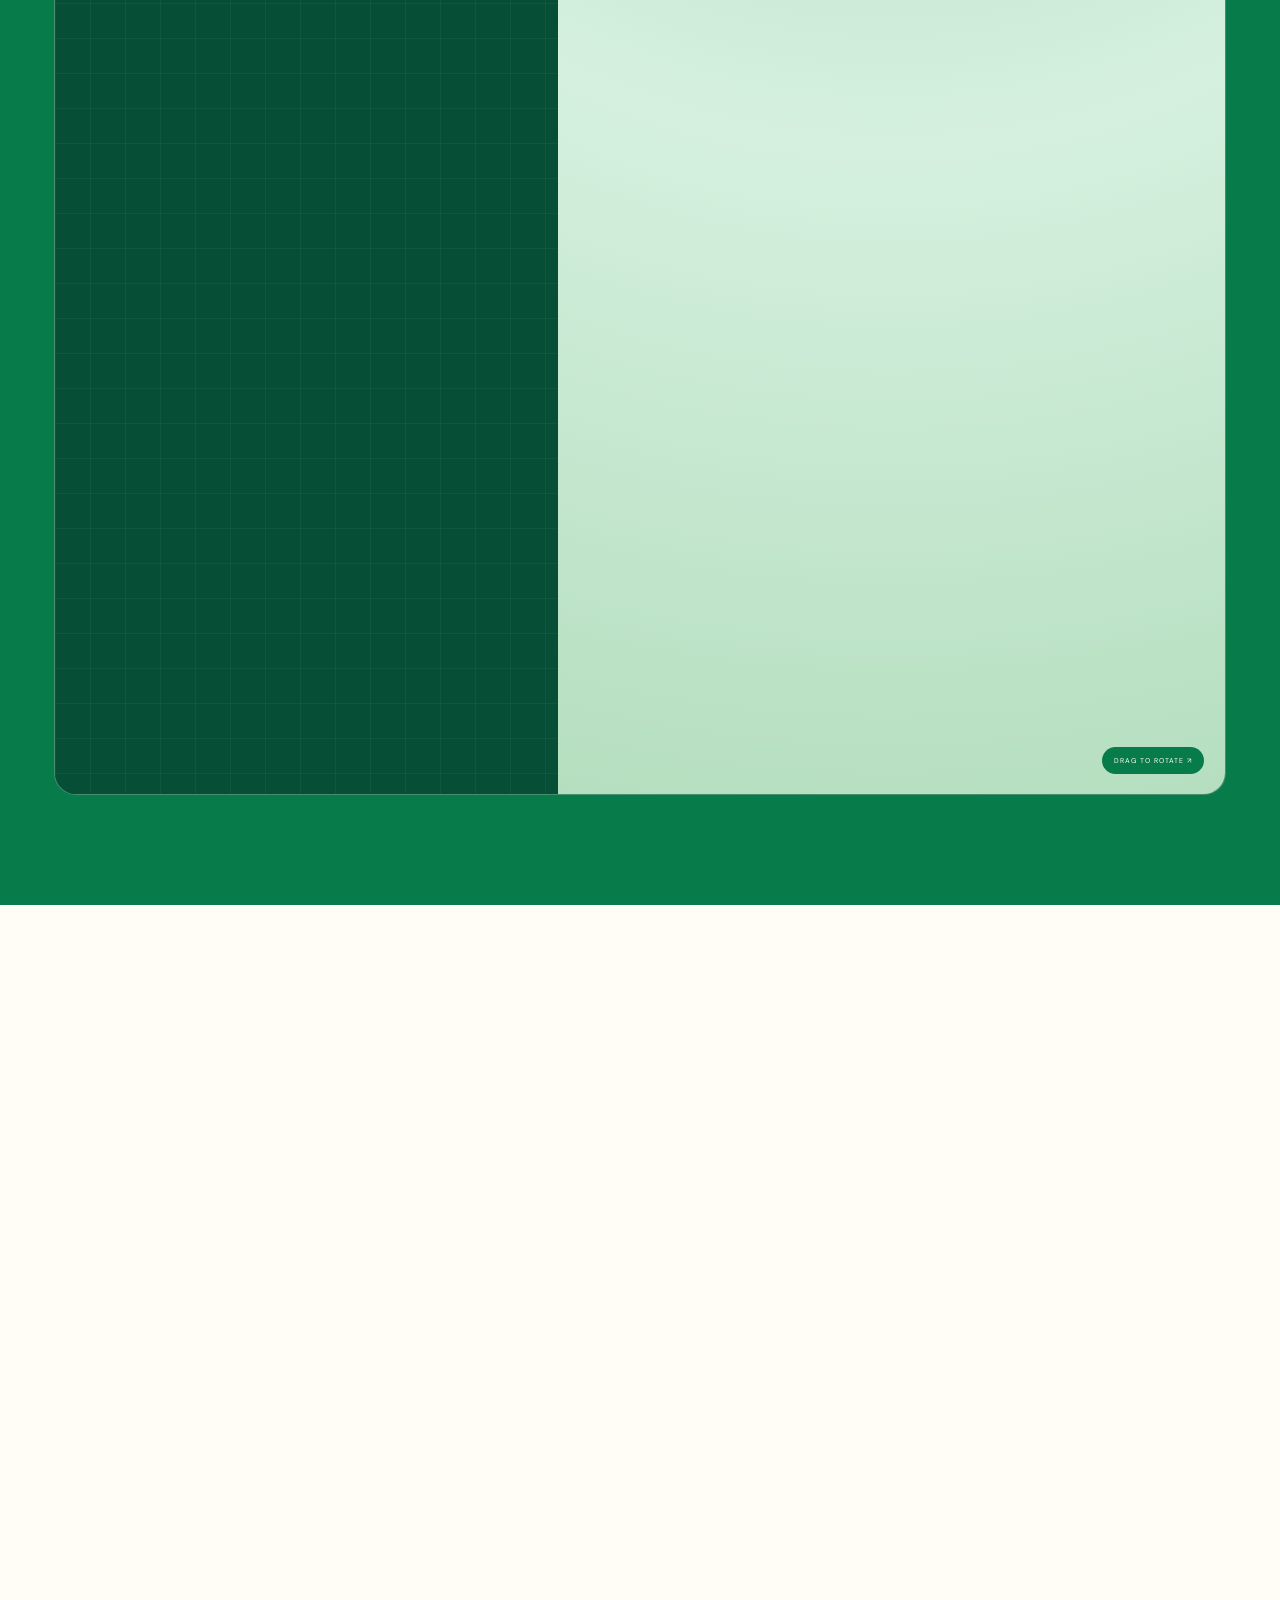
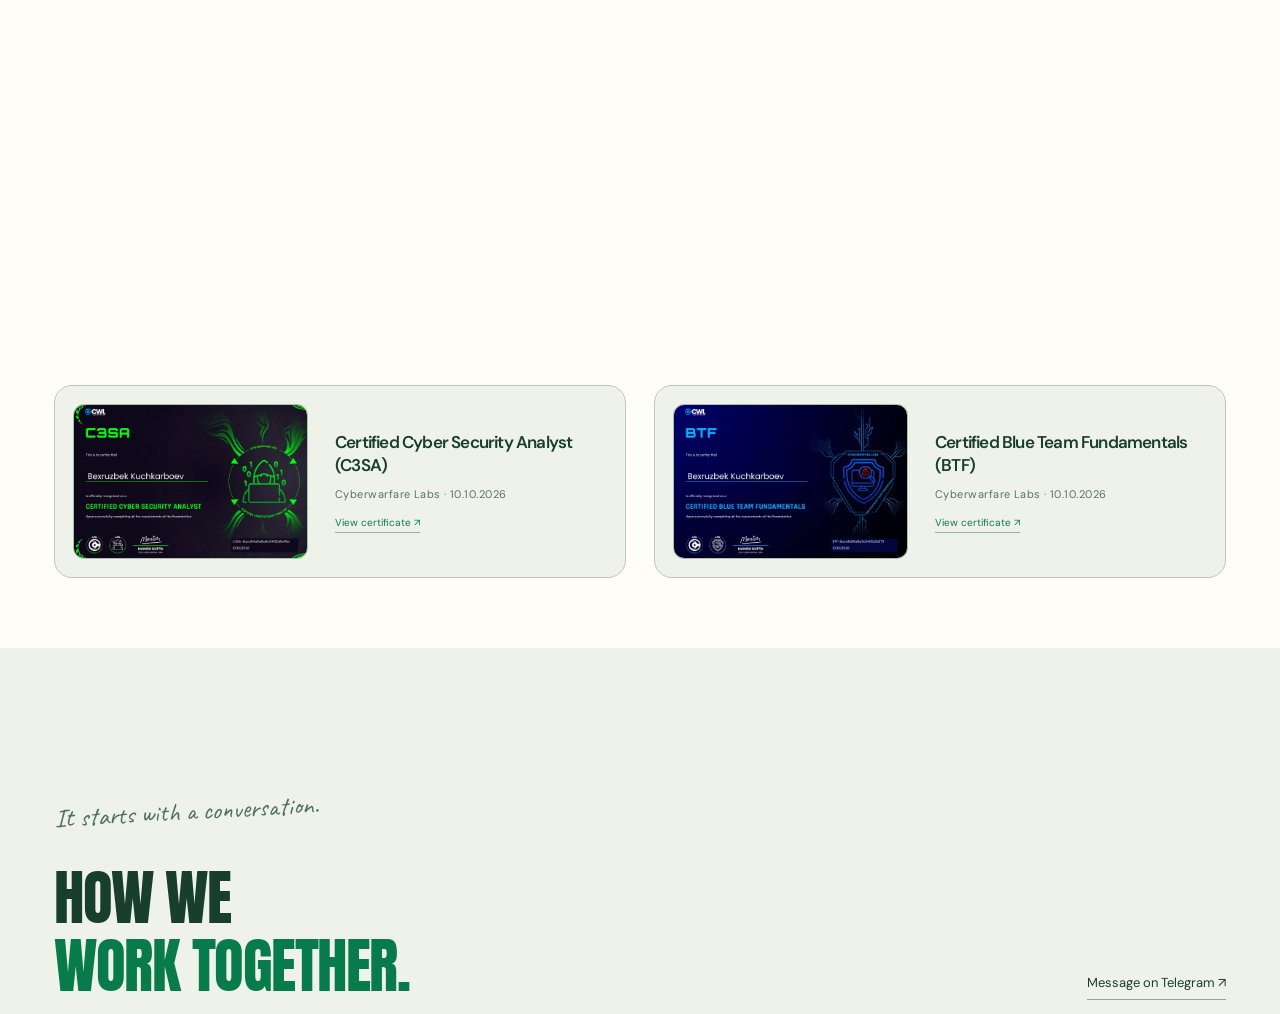
==== commit 09d7d201: "Rename world feature heading to Bola sahnaga kirdi" ====
--- a/index.html
+++ b/index.html
@@ -4,7 +4,7 @@
 <header><a class="brand" href="#bosh-sahifa" aria-label="Bexruzbek — home"><span>BE<span class="brand-star">✳︎</span></span><b>XRUZBEK.</b></a><nav id="nav" aria-label="Main navigation"><a href="#ishlar">Work</a><a href="#yonalishlar">Services</a><a href="#men-haqimda">About</a><a href="#savollar">FAQ</a><a class="world-nav" href="/3dworld/">3D World</a></nav><a class="nav-cta" href="https://t.me/kuchkarboev" target="_blank" rel="noopener"><img src="/assets/bexruzbek.png" alt="" width="30" height="30" loading="lazy" decoding="async"> Let’s talk ↗︎</a><button class="menu" aria-label="Open menu" aria-expanded="false" aria-controls="nav"><span></span><span></span></button></header>
 <main id="main"><section class="hero" id="bosh-sahifa"><div class="hero-grid" aria-hidden="true"></div><div class="hero-inner wrap"><div class="hero-copy"><div class="eyebrow"><i></i> BEXRUZBEK KUCHKARBOEV / CREATIVE DEVELOPER</div><h1>YOUR IDEAS.<br><span>IN MOTION.</span><br>BROUGHT TO LIFE.<svg viewBox="0 0 620 28" aria-hidden="true"><path d="M8 20Q280 -3 608 14"/></path></svg></h1><p>I’m Bexruzbek Kuchkarboev. I combine code, design and AI to create expressive motion websites and 3D videos. My goal is to turn simple ideas into memorable digital experiences.</p><div class="actions"><a class="button cream" href="https://t.me/kuchkarboev" target="_blank" rel="noopener">Let’s discuss your idea <span>↗︎</span></a><a class="button outline world-hero-link" href="/3dworld/">Enter my 3D world <svg viewBox="0 0 24 24" fill="none" stroke="currentColor" stroke-width="1.8" stroke-linecap="round" stroke-linejoin="round" aria-hidden="true"><path d="M4 12h16m-6-6 6 6-6 6"/></svg></a></div></div><div class="portrait-scene"><span class="portrait-letter" aria-hidden="true">BK</span><figure class="portrait"><img src="/assets/bexruzbek.png" alt="Bexruzbek Kuchkarboev" width="747" height="1024" fetchpriority="high"><figcaption><i></i> BEXRUZBEK / CREATIVE DEVELOPER</figcaption></figure><div class="hand-note">Yes, that’s me.<br>No templates. Your project,<br>built by me.<svg viewBox="0 0 110 72" aria-hidden="true"><path d="M8 4Q-5 65 95 52M79 36l21 16-18 14"/></path></svg></div><div class="portrait-sticker" aria-hidden="true">✳︎<span>IDEA<br>IN MOTION</span></div></div></div><a class="scroll-note" href="#tanishuv">Keep exploring <span>↓︎</span></a></section>
 <div class="tools-band"><p>TOOLS I USE TO BRING IDEAS TO LIFE</p><div class="marquee" aria-hidden="true"><div>THREE.JS <i>✳︎</i> REMOTION <i>↗︎</i> MOTION WEB <i>✳︎</i> AI-ASSISTED CREATION <i>↗︎</i> THREE.JS <i>✳︎</i> REMOTION <i>↗︎</i> MOTION WEB <i>✳︎</i> AI-ASSISTED CREATION <i>↗︎</i></div></div></div>
-<section class="world-feature" id="3d-world" aria-labelledby="world-feature-title"><div class="wrap world-feature-grid"><div class="world-feature-copy"><h2 id="world-feature-title">DRIVE THROUGH<br><span>MY WORLD.</span></h2><p>Take the wheel and explore my portfolio as a game. Discover projects, certificates and little surprises along the way.</p><a class="button world-entry-button" href="/3dworld/">Enter my 3D world <svg viewBox="0 0 24 24" fill="none" stroke="currentColor" stroke-width="1.8" stroke-linecap="round" stroke-linejoin="round" aria-hidden="true"><path d="M4 12h16m-6-6 6 6-6 6"/></svg></a><p class="world-controls"><kbd>W A S D</kbd> / <kbd>↑ ↓ ← →</kbd> <span>Drive</span> &nbsp;·&nbsp; <kbd>Enter</kbd> <span>Interact</span><br><span>Touch controls available on mobile.</span></p></div><a class="world-feature-image" href="/3dworld/" aria-label="Open Bexruzbek’s playable 3D portfolio"><img src="/assets/3d-world-preview.png" alt="A rear view of the car with the Uzbekistan flag on its roof, between drone-carried certificates in Bexruzbek’s 3D world" width="1440" height="900" loading="lazy" decoding="async"><span><span>Explore the playable portfolio</span><svg viewBox="0 0 24 24" fill="none" stroke="currentColor" stroke-width="1.8" stroke-linecap="round" stroke-linejoin="round" aria-hidden="true"><path d="M4 12h16m-6-6 6 6-6 6"/></svg></span></a></div></section>
+<section class="world-feature" id="3d-world" aria-labelledby="world-feature-title"><div class="wrap world-feature-grid"><div class="world-feature-copy"><h2 id="world-feature-title">BOLA SAHNAGA KIRDI.</h2><p>Take the wheel and explore my portfolio as a game. Discover projects, certificates and little surprises along the way.</p><a class="button world-entry-button" href="/3dworld/">Enter my 3D world <svg viewBox="0 0 24 24" fill="none" stroke="currentColor" stroke-width="1.8" stroke-linecap="round" stroke-linejoin="round" aria-hidden="true"><path d="M4 12h16m-6-6 6 6-6 6"/></svg></a><p class="world-controls"><kbd>W A S D</kbd> / <kbd>↑ ↓ ← →</kbd> <span>Drive</span> &nbsp;·&nbsp; <kbd>Enter</kbd> <span>Interact</span><br><span>Touch controls available on mobile.</span></p></div><a class="world-feature-image" href="/3dworld/" aria-label="Open Bexruzbek’s playable 3D portfolio"><img src="/assets/3d-world-preview.png" alt="A rear view of the car with the Uzbekistan flag on its roof, between drone-carried certificates in Bexruzbek’s 3D world" width="1440" height="900" loading="lazy" decoding="async"><span><span>Explore the playable portfolio</span><svg viewBox="0 0 24 24" fill="none" stroke="currentColor" stroke-width="1.8" stroke-linecap="round" stroke-linejoin="round" aria-hidden="true"><path d="M4 12h16m-6-6 6 6-6 6"/></svg></span></a></div></section>
 <section class="intro wrap section" id="tanishuv"><div class="intro-copy reveal"><div class="eyebrow dark">HAVE AN IDEA IN MIND?</div><h2>READY TO GO<br><span>BEYOND ORDINARY?</span></h2><p>Ready to move beyond generic websites and forgettable videos? Let’s build a modern website or a 3D story with a character and atmosphere of its own.</p><span class="scribble">Let’s bring it to life together!</span></div><div class="notebook reveal"><span class="paper-tape" aria-hidden="true"></span><div class="notebook-top"><span>ROOM FOR YOUR NEXT IDEA</span><i>✳︎</i></div><div class="note-row"><span>↗︎</span> A modern website that comes alive as you scroll</div><div class="note-row"><span>▷</span> A short 3D story that holds attention</div><div class="note-row"><span>✳︎</span> A personal portfolio that reflects your style</div><div class="note-row"><span>◇</span> From a raw idea to a working prototype</div><span class="note-footer">let’s start with an idea ↗︎</span></div></section>
 <section class="work section" id="ishlar"><div class="wrap"><div class="section-head reveal"><div><div class="eyebrow dark">CREATIVE LAB &amp; CONCEPTS</div><h2>LESS TALK.<br><span>MORE MOTION.</span></h2></div><p>Each project is an original experiment in 3D, code and storytelling.<br>Explore my technical approach and creative style through these projects.</p></div><div class="works"><article class="work-card reveal"><button class="work-cover onam-cover" data-reel="onam" aria-label="Watch Mom: when are you getting married?"><span class="cover-top">3D STORY / 01</span><div class="phone"><div class="phone-head"><b>O</b><span>Mom<small>online</small></span></div><div class="bubble">Son, when are you<br>getting married?</div><div class="bubble reply">Next spring, Mom!</div><div class="bubble">Oh, I’m so happy!</div><span class="phone-typing">Mom, when the time comes…</span></div><span class="play">↗︎</span><span class="cover-bottom">REMOTION · 3D ANIMATION</span><span class="floating-star" aria-hidden="true">✳︎</span></button><div class="work-meta"><span>ORIGINAL CONCEPT</span><span>01 / VIDEO</span></div><h3>Mom: when are you getting married?</h3><p>A familiar situation, 3D characters and lively dialogue. A short storytelling concept brought to life through animation and humor.</p><button class="watch" data-reel="onam">Watch video <span>↗︎</span></button></article><article class="work-card reveal"><button class="work-cover code-cover" data-reel="mehnat" aria-label="Watch 9 hours until the exam"><span class="cover-top">3D STORY / 02</span><div class="reel-still final-reel-still"><div class="new-reel-poster" aria-hidden="true"><span>23:47 / EXAM EVE</span><div class="poster-orbit"></div><b>EXAM IN<br>9 HOURS.</b><i>▶</i><small>A ONE-NIGHT STORY</small></div></div><div class="cost-card final-reel-label"><span>3D STORY</span><b>9 HOURS</b><small>Night. Exam. AI assistance.</small></div><span class="play">↗︎</span><span class="cover-bottom">EXAM COUNTDOWN — 9 HOURS</span></button><div class="work-meta"><span>MOTION &amp; EDITING</span><span>02 / VIDEO</span></div><h3>9 hours until the exam</h3><p>Deadline pressure, late-night studying and AI assistants. A story told through dynamic shots, editing and sound design.</p><button class="watch" data-reel="mehnat">Watch video <span>↗︎</span></button></article><article class="work-card reveal"><button class="work-cover diplom-cover" data-reel="diplom" aria-label="Watch the diploma presentation film"><span class="cover-top">VIDEO / 03</span><img class="diplom-still" src="/assets/diplom-poster.jpg" alt="Diplom videosidan kadr" width="400" height="712" loading="lazy"><span class="play">↗︎</span><span class="cover-bottom">NARRATED VIDEO</span></button><div class="work-meta"><span>ORIGINAL CONCEPT</span><span>03 / VIDEO</span></div><h3>Diploma presentation film</h3><p>A clear, visually rich presentation film with voiceover, turning a diploma topic into an engaging narrative.</p><button class="watch" data-reel="diplom">Watch video <span>↗︎</span></button></article></div></div></section>
 <section class="services section wrap" id="yonalishlar"><div class="section-head reveal"><div><span class="scribble plain">What I can create for you</span><h2>FROM IDEA<br><span>TO SCREEN.</span></h2></div><p>Three disciplines. One purpose:<br>make your idea tangible.</p></div><div class="service-tabs" aria-label="Filter services"><button class="selected" data-focus="all" aria-pressed="true">All</button><button data-focus="web" aria-pressed="false">Motion web ↗︎</button><button data-focus="video" aria-pressed="false">3D video ▷</button><button data-focus="interactive" aria-pressed="false">Interactive ◇</button></div><div class="service-grid"><article class="service mint reveal" data-service="web"><span class="service-badge">SCROLL + HOVER</span><div class="service-demo web-demo" aria-hidden="true"><div class="fake-browser"><div>● ● ●<span>bexruzbek / motion</span></div><strong>HELLO,<br><em>MOTION.</em></strong><i>↗︎</i></div><span class="mini-cursor">↖︎</span></div><span class="service-index">01 / WEB</span><h3>Motion websites</h3><p>Personal brands, portfolios and landing pages with animated typography, smooth scrolling and interactive details.</p><a href="#aloqa">Discuss your idea ↗︎</a></article><article class="service peach reveal" data-service="video"><span class="service-badge">SCENE + STORY</span><div class="service-demo video-demo" aria-hidden="true"><div class="video-window"><span>▶</span><i></i><i></i><i></i><i></i><i></i></div><span class="timecode">00:00 / STORY</span></div><span class="service-index">02 / VIDEO</span><h3>3D stories &amp; reels</h3><p>Characters, scenes and dynamic editing with Remotion and 3D tools. Memorable stories made for short-form video.</p><a href="#ishlar">Explore the videos ↗︎</a></article><article class="service yellow reveal" data-service="interactive"><span class="service-badge">POINTER + 3D</span><div class="service-demo shape-demo" aria-hidden="true"><div class="ring r1"></div><div class="ring r2"></div><div class="ring r3"></div><span>✳︎</span></div><span class="service-index">03 / INTERACTIVE</span><h3>Interactive 3D</h3><p>Three.js scenes with depth, lighting and camera motion. Living web experiences that respond to the user’s cursor.</p><a href="#maydon">Try it yourself ↗︎</a></article></div></section>
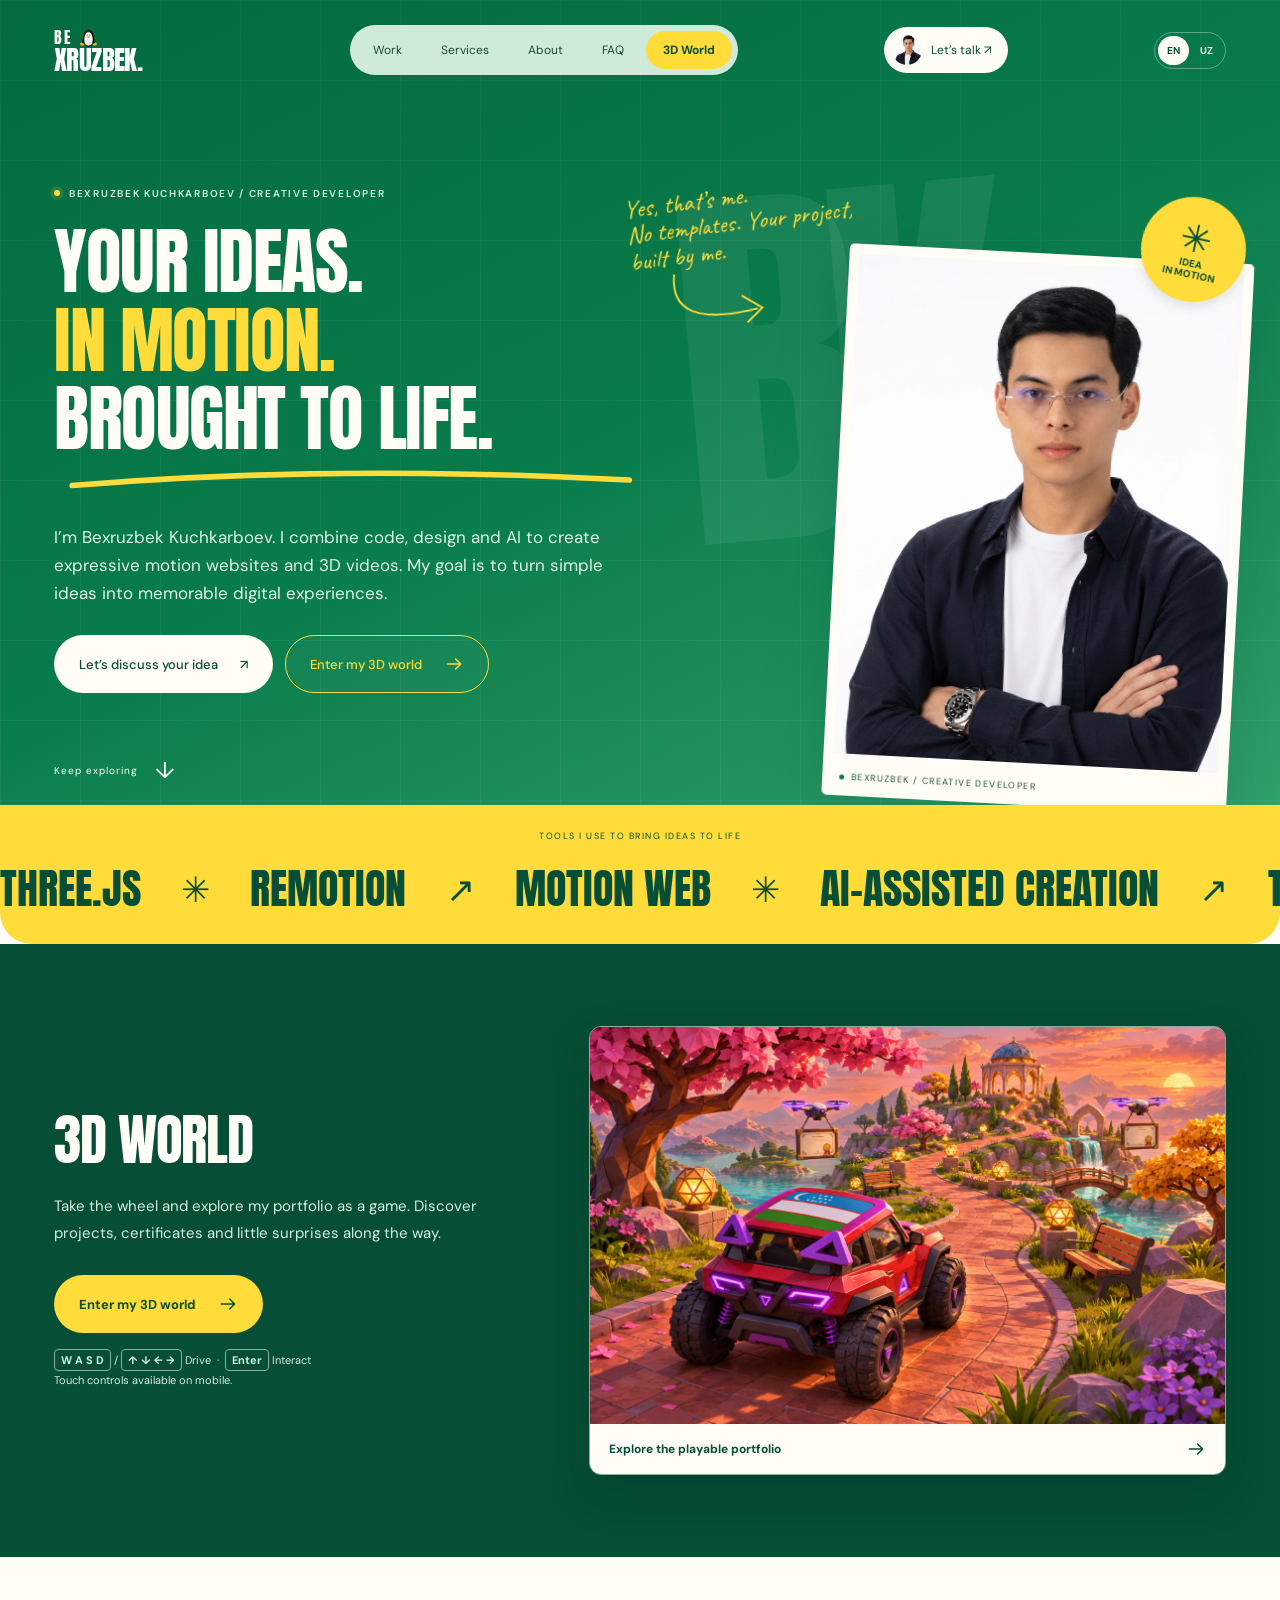
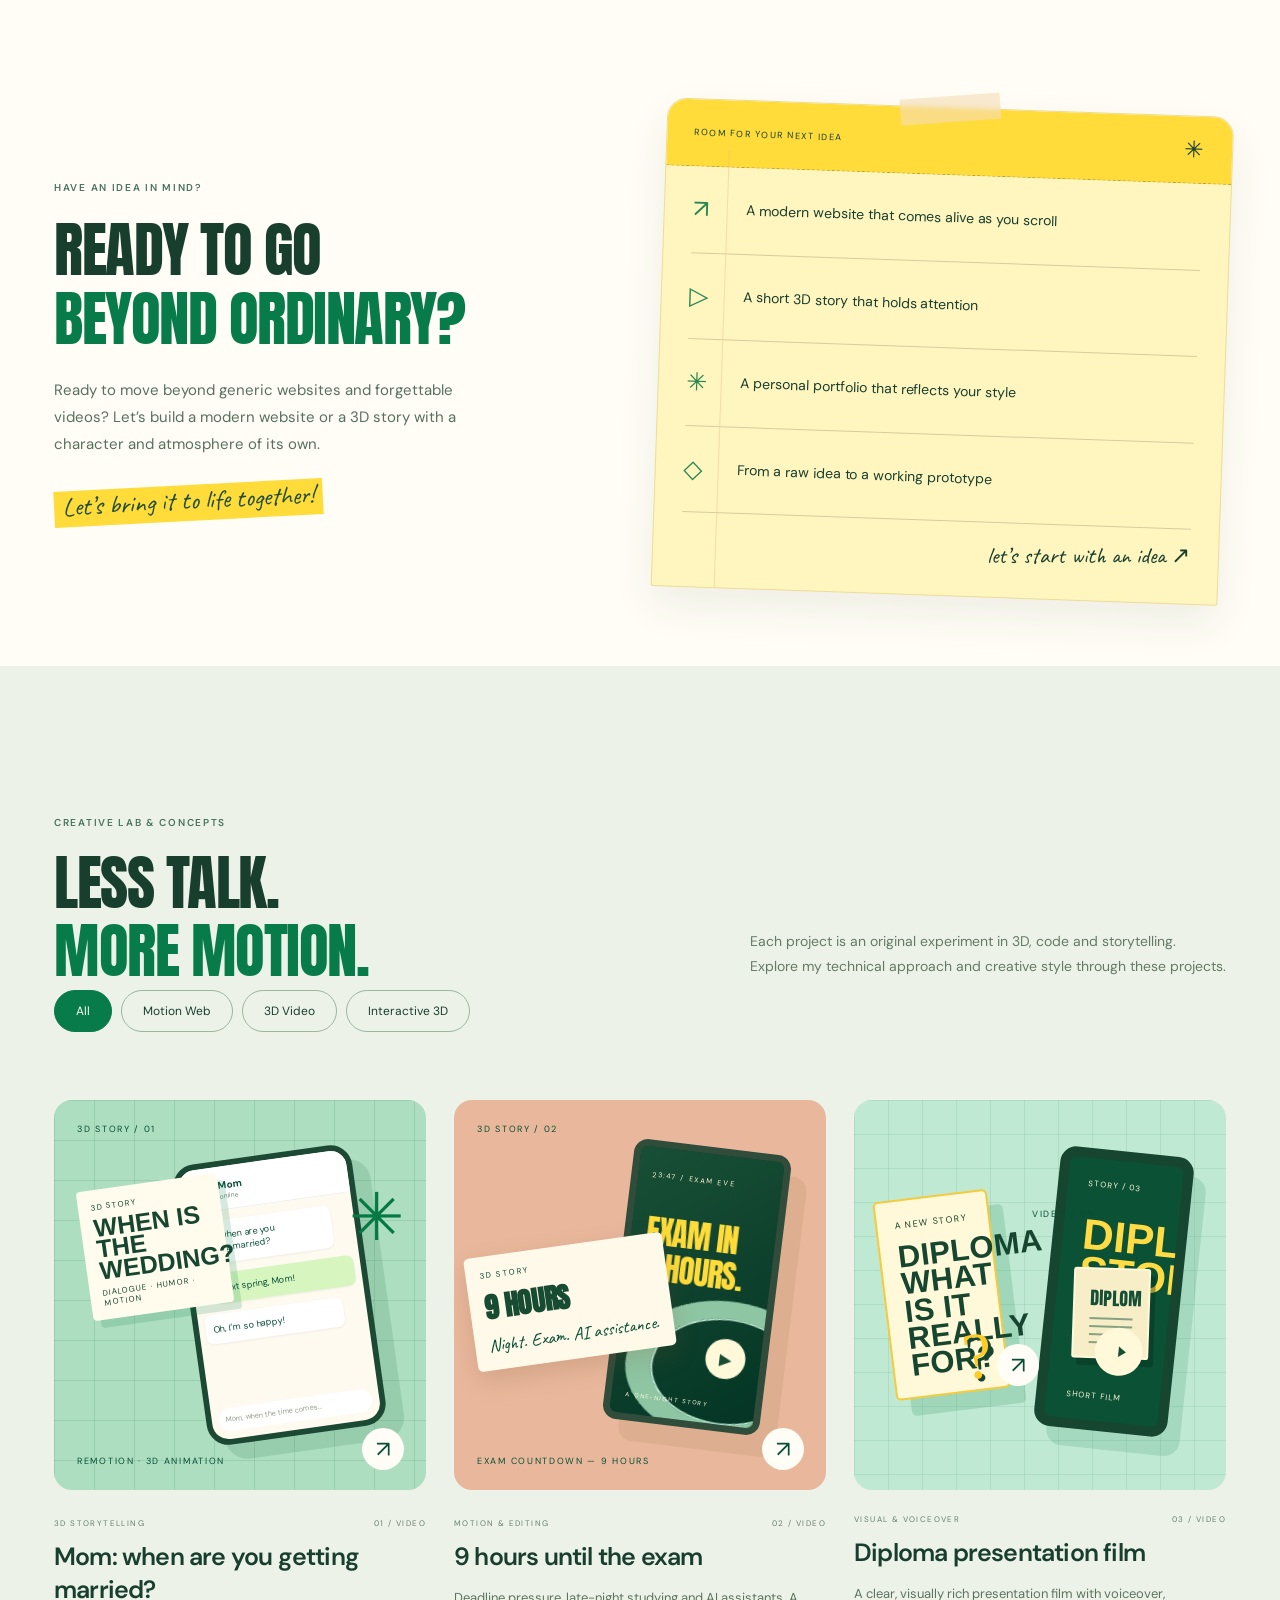
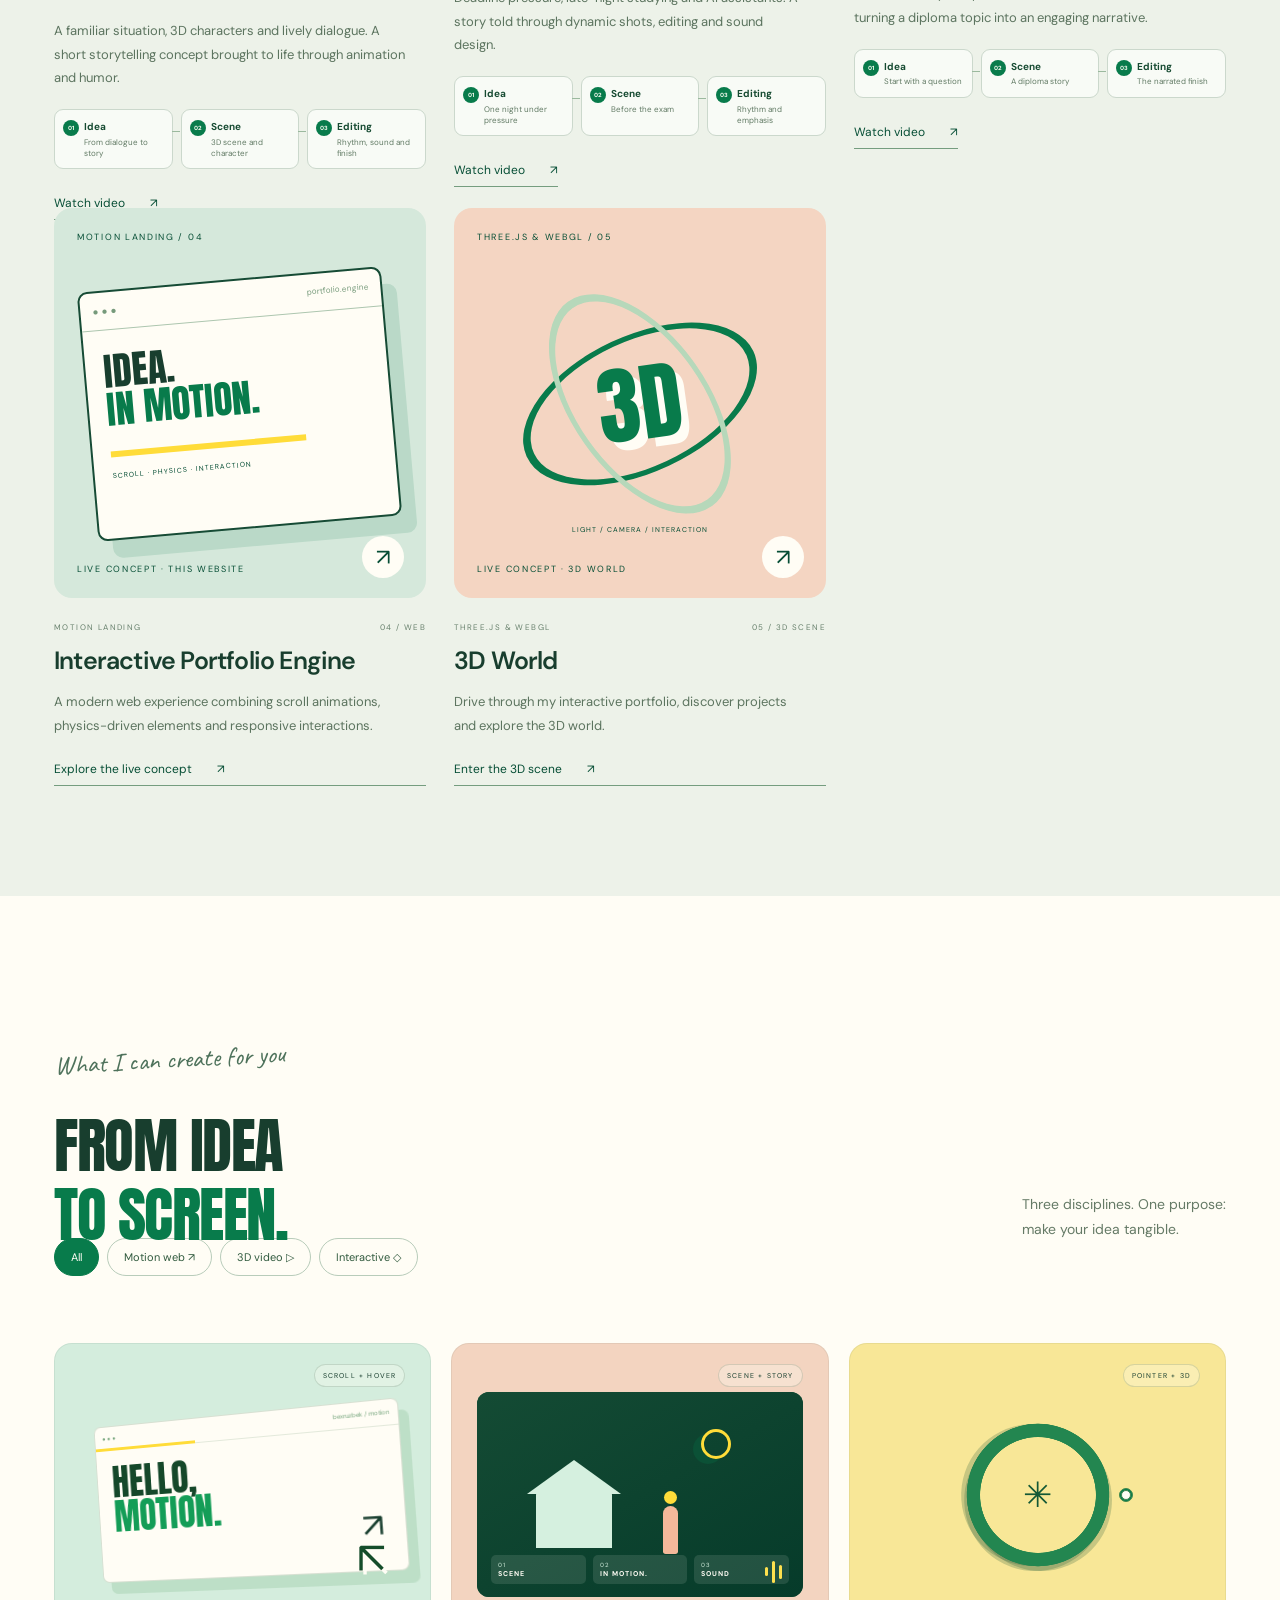
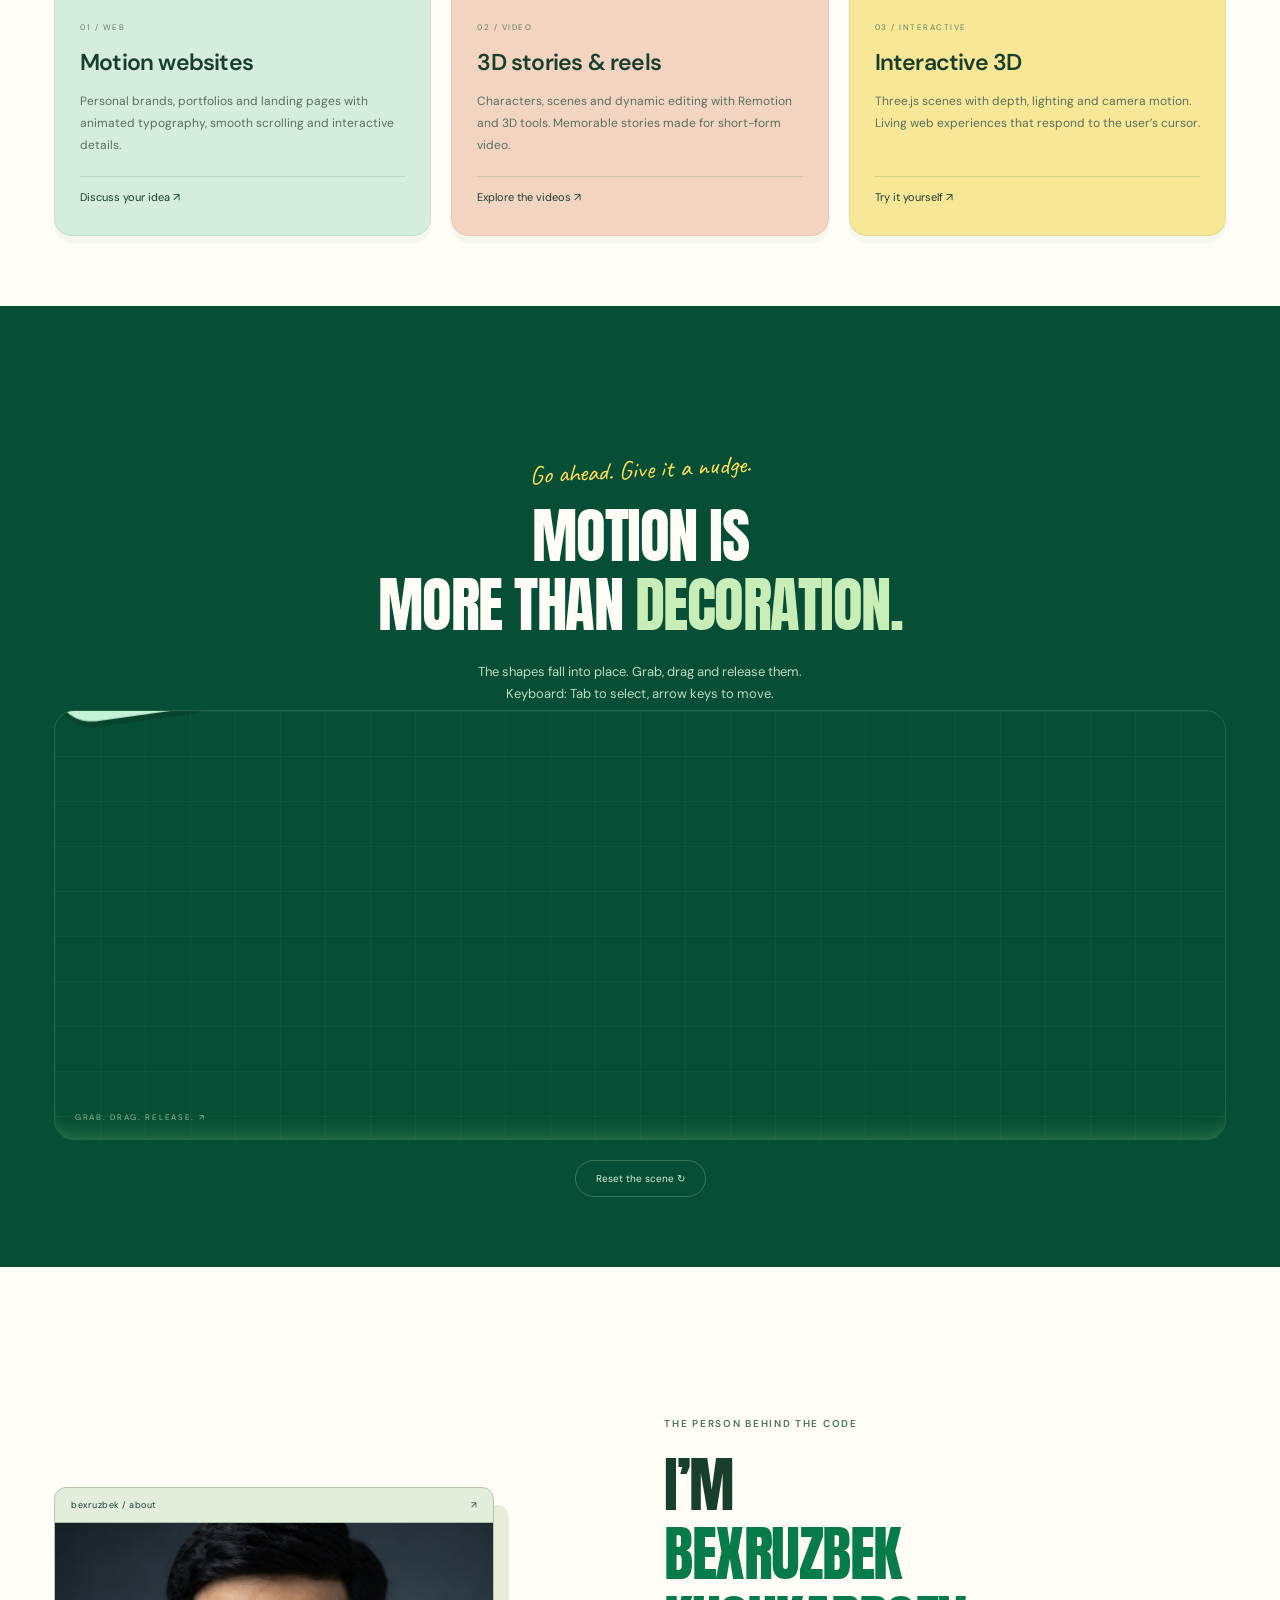
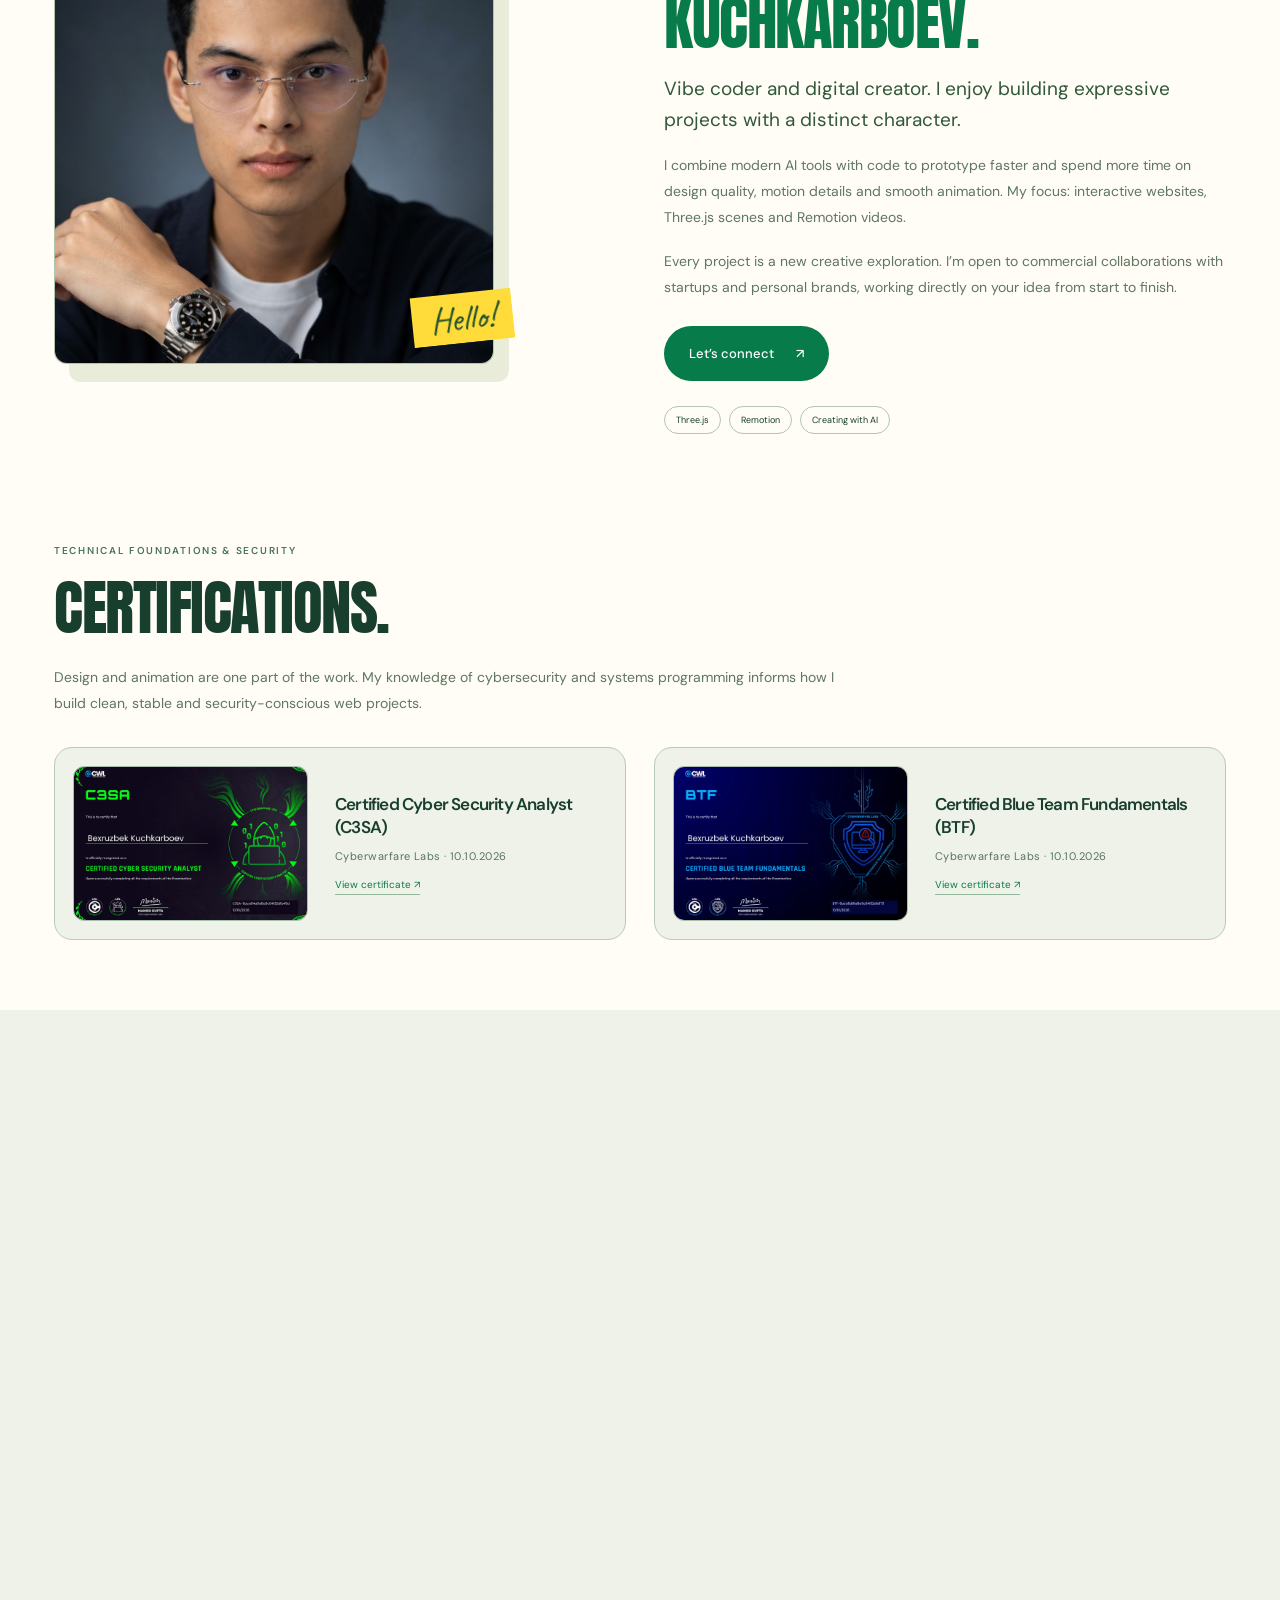
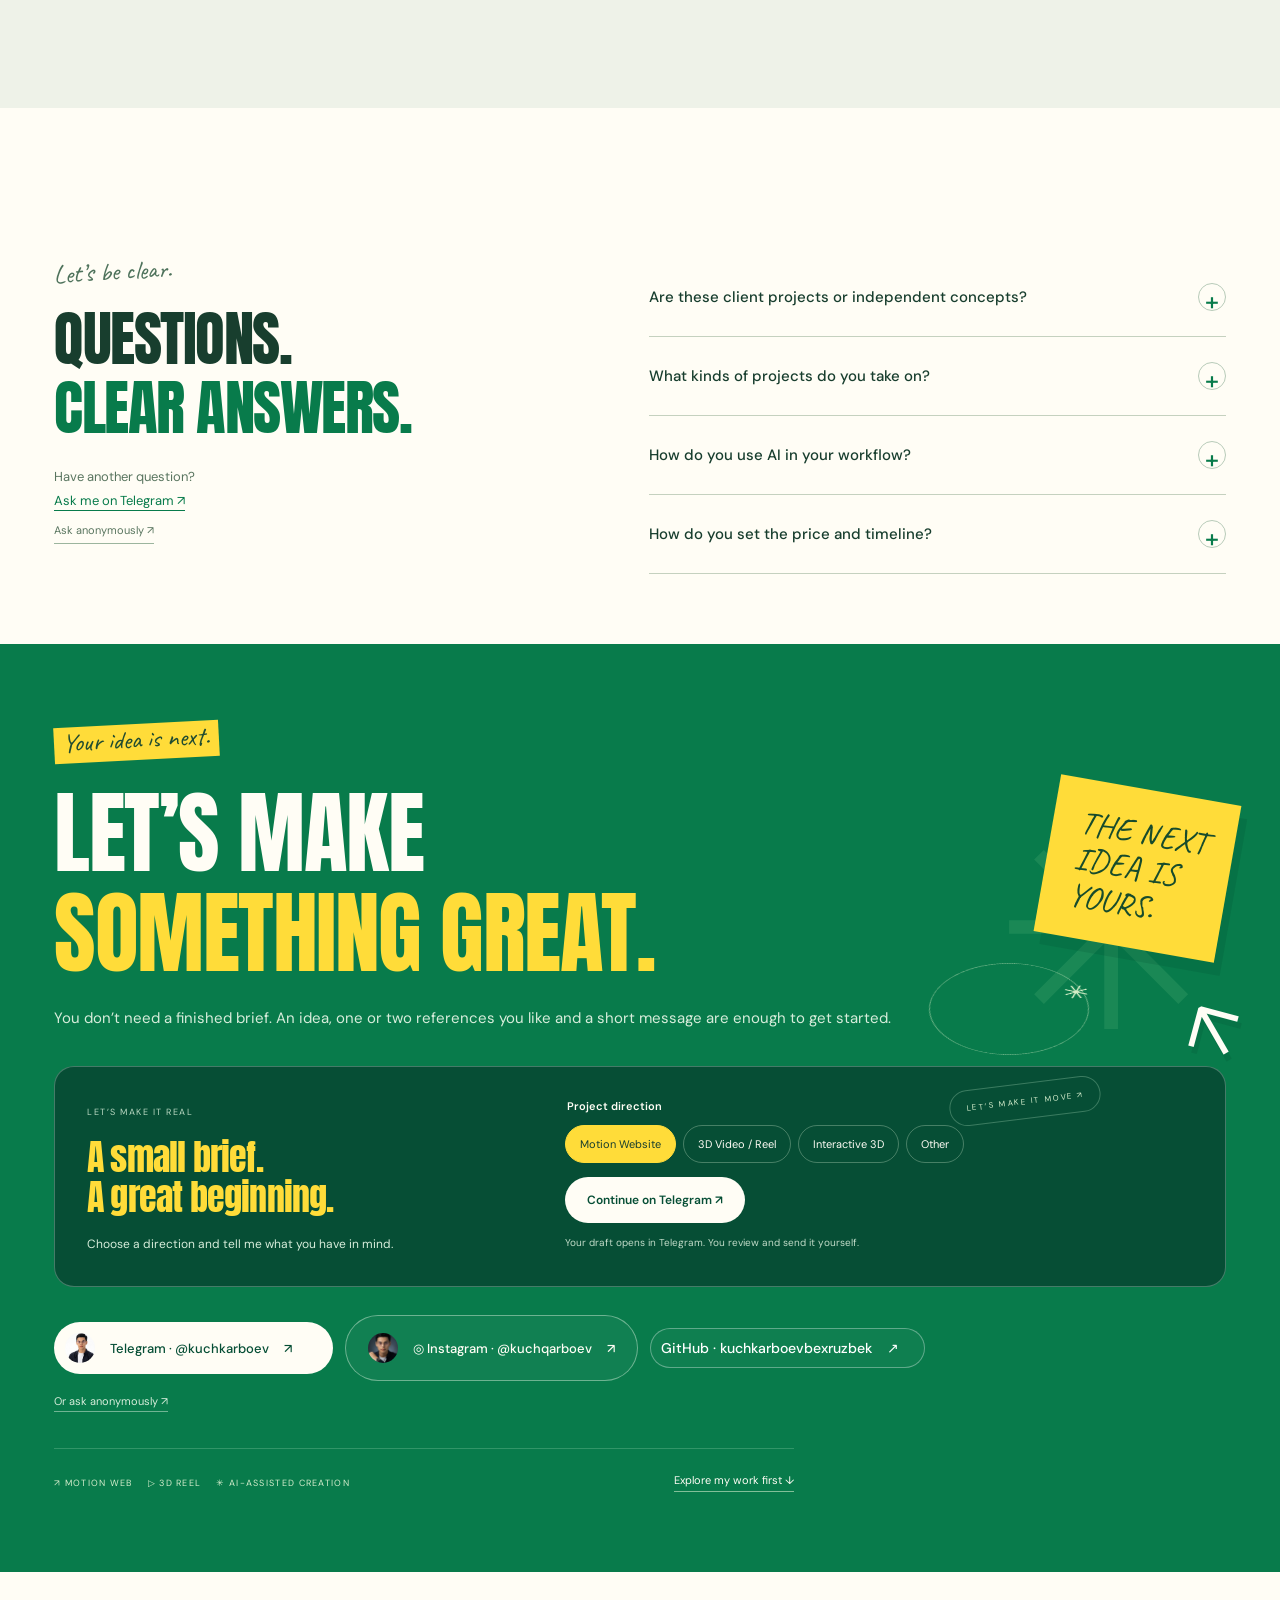
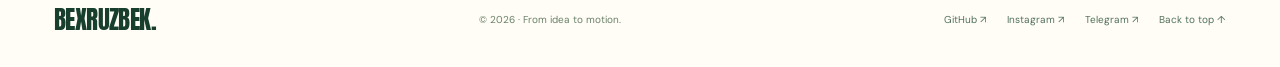
==== commit 82758735: "Replace boy scene with 3D World artwork and fix map kiosk rear faces" ====
--- a/index.html
+++ b/index.html
@@ -4,7 +4,7 @@
 <header><a class="brand" href="#bosh-sahifa" aria-label="Bexruzbek — home"><span>BE<span class="brand-star">✳︎</span></span><b>XRUZBEK.</b></a><nav id="nav" aria-label="Main navigation"><a href="#ishlar">Work</a><a href="#yonalishlar">Services</a><a href="#men-haqimda">About</a><a href="#savollar">FAQ</a><a class="world-nav" href="/3dworld/">3D World</a></nav><a class="nav-cta" href="https://t.me/kuchkarboev" target="_blank" rel="noopener"><img src="/assets/bexruzbek.png" alt="" width="30" height="30" loading="lazy" decoding="async"> Let’s talk ↗︎</a><button class="menu" aria-label="Open menu" aria-expanded="false" aria-controls="nav"><span></span><span></span></button></header>
 <main id="main"><section class="hero" id="bosh-sahifa"><div class="hero-grid" aria-hidden="true"></div><div class="hero-inner wrap"><div class="hero-copy"><div class="eyebrow"><i></i> BEXRUZBEK KUCHKARBOEV / CREATIVE DEVELOPER</div><h1>YOUR IDEAS.<br><span>IN MOTION.</span><br>BROUGHT TO LIFE.<svg viewBox="0 0 620 28" aria-hidden="true"><path d="M8 20Q280 -3 608 14"/></path></svg></h1><p>I’m Bexruzbek Kuchkarboev. I combine code, design and AI to create expressive motion websites and 3D videos. My goal is to turn simple ideas into memorable digital experiences.</p><div class="actions"><a class="button cream" href="https://t.me/kuchkarboev" target="_blank" rel="noopener">Let’s discuss your idea <span>↗︎</span></a><a class="button outline world-hero-link" href="/3dworld/">Enter my 3D world <svg viewBox="0 0 24 24" fill="none" stroke="currentColor" stroke-width="1.8" stroke-linecap="round" stroke-linejoin="round" aria-hidden="true"><path d="M4 12h16m-6-6 6 6-6 6"/></svg></a></div></div><div class="portrait-scene"><span class="portrait-letter" aria-hidden="true">BK</span><figure class="portrait"><img src="/assets/bexruzbek.png" alt="Bexruzbek Kuchkarboev" width="747" height="1024" fetchpriority="high"><figcaption><i></i> BEXRUZBEK / CREATIVE DEVELOPER</figcaption></figure><div class="hand-note">Yes, that’s me.<br>No templates. Your project,<br>built by me.<svg viewBox="0 0 110 72" aria-hidden="true"><path d="M8 4Q-5 65 95 52M79 36l21 16-18 14"/></path></svg></div><div class="portrait-sticker" aria-hidden="true">✳︎<span>IDEA<br>IN MOTION</span></div></div></div><a class="scroll-note" href="#tanishuv">Keep exploring <span>↓︎</span></a></section>
 <div class="tools-band"><p>TOOLS I USE TO BRING IDEAS TO LIFE</p><div class="marquee" aria-hidden="true"><div>THREE.JS <i>✳︎</i> REMOTION <i>↗︎</i> MOTION WEB <i>✳︎</i> AI-ASSISTED CREATION <i>↗︎</i> THREE.JS <i>✳︎</i> REMOTION <i>↗︎</i> MOTION WEB <i>✳︎</i> AI-ASSISTED CREATION <i>↗︎</i></div></div></div>
-<section class="world-feature" id="3d-world" aria-labelledby="world-feature-title"><div class="wrap world-feature-grid"><div class="world-feature-copy"><h2 id="world-feature-title">BOLA SAHNAGA KIRDI.</h2><p>Take the wheel and explore my portfolio as a game. Discover projects, certificates and little surprises along the way.</p><a class="button world-entry-button" href="/3dworld/">Enter my 3D world <svg viewBox="0 0 24 24" fill="none" stroke="currentColor" stroke-width="1.8" stroke-linecap="round" stroke-linejoin="round" aria-hidden="true"><path d="M4 12h16m-6-6 6 6-6 6"/></svg></a><p class="world-controls"><kbd>W A S D</kbd> / <kbd>↑ ↓ ← →</kbd> <span>Drive</span> &nbsp;·&nbsp; <kbd>Enter</kbd> <span>Interact</span><br><span>Touch controls available on mobile.</span></p></div><a class="world-feature-image" href="/3dworld/" aria-label="Open Bexruzbek’s playable 3D portfolio"><img src="/assets/3d-world-preview.png" alt="A rear view of the car with the Uzbekistan flag on its roof, between drone-carried certificates in Bexruzbek’s 3D world" width="1440" height="900" loading="lazy" decoding="async"><span><span>Explore the playable portfolio</span><svg viewBox="0 0 24 24" fill="none" stroke="currentColor" stroke-width="1.8" stroke-linecap="round" stroke-linejoin="round" aria-hidden="true"><path d="M4 12h16m-6-6 6 6-6 6"/></svg></span></a></div></section>
+<section class="world-feature" id="3d-world" aria-labelledby="world-feature-title"><div class="wrap world-feature-grid"><div class="world-feature-copy"><h2 id="world-feature-title">3D WORLD</h2><p>Take the wheel and explore my portfolio as a game. Discover projects, certificates and little surprises along the way.</p><a class="button world-entry-button" href="/3dworld/">Enter my 3D world <svg viewBox="0 0 24 24" fill="none" stroke="currentColor" stroke-width="1.8" stroke-linecap="round" stroke-linejoin="round" aria-hidden="true"><path d="M4 12h16m-6-6 6 6-6 6"/></svg></a><p class="world-controls"><kbd>W A S D</kbd> / <kbd>↑ ↓ ← →</kbd> <span>Drive</span> &nbsp;·&nbsp; <kbd>Enter</kbd> <span>Interact</span><br><span>Touch controls available on mobile.</span></p></div><a class="world-feature-image" href="/3dworld/" aria-label="Open Bexruzbek’s playable 3D portfolio"><img src="/assets/3d-world-generated.jpg" alt="A rear view of the car with the Uzbekistan flag on its roof, between drone-carried certificates in Bexruzbek’s 3D world" width="1280" height="800" loading="lazy" decoding="async"><span><span>Explore the playable portfolio</span><svg viewBox="0 0 24 24" fill="none" stroke="currentColor" stroke-width="1.8" stroke-linecap="round" stroke-linejoin="round" aria-hidden="true"><path d="M4 12h16m-6-6 6 6-6 6"/></svg></span></a></div></section>
 <section class="intro wrap section" id="tanishuv"><div class="intro-copy reveal"><div class="eyebrow dark">HAVE AN IDEA IN MIND?</div><h2>READY TO GO<br><span>BEYOND ORDINARY?</span></h2><p>Ready to move beyond generic websites and forgettable videos? Let’s build a modern website or a 3D story with a character and atmosphere of its own.</p><span class="scribble">Let’s bring it to life together!</span></div><div class="notebook reveal"><span class="paper-tape" aria-hidden="true"></span><div class="notebook-top"><span>ROOM FOR YOUR NEXT IDEA</span><i>✳︎</i></div><div class="note-row"><span>↗︎</span> A modern website that comes alive as you scroll</div><div class="note-row"><span>▷</span> A short 3D story that holds attention</div><div class="note-row"><span>✳︎</span> A personal portfolio that reflects your style</div><div class="note-row"><span>◇</span> From a raw idea to a working prototype</div><span class="note-footer">let’s start with an idea ↗︎</span></div></section>
 <section class="work section" id="ishlar"><div class="wrap"><div class="section-head reveal"><div><div class="eyebrow dark">CREATIVE LAB &amp; CONCEPTS</div><h2>LESS TALK.<br><span>MORE MOTION.</span></h2></div><p>Each project is an original experiment in 3D, code and storytelling.<br>Explore my technical approach and creative style through these projects.</p></div><div class="works"><article class="work-card reveal"><button class="work-cover onam-cover" data-reel="onam" aria-label="Watch Mom: when are you getting married?"><span class="cover-top">3D STORY / 01</span><div class="phone"><div class="phone-head"><b>O</b><span>Mom<small>online</small></span></div><div class="bubble">Son, when are you<br>getting married?</div><div class="bubble reply">Next spring, Mom!</div><div class="bubble">Oh, I’m so happy!</div><span class="phone-typing">Mom, when the time comes…</span></div><span class="play">↗︎</span><span class="cover-bottom">REMOTION · 3D ANIMATION</span><span class="floating-star" aria-hidden="true">✳︎</span></button><div class="work-meta"><span>ORIGINAL CONCEPT</span><span>01 / VIDEO</span></div><h3>Mom: when are you getting married?</h3><p>A familiar situation, 3D characters and lively dialogue. A short storytelling concept brought to life through animation and humor.</p><button class="watch" data-reel="onam">Watch video <span>↗︎</span></button></article><article class="work-card reveal"><button class="work-cover code-cover" data-reel="mehnat" aria-label="Watch 9 hours until the exam"><span class="cover-top">3D STORY / 02</span><div class="reel-still final-reel-still"><div class="new-reel-poster" aria-hidden="true"><span>23:47 / EXAM EVE</span><div class="poster-orbit"></div><b>EXAM IN<br>9 HOURS.</b><i>▶</i><small>A ONE-NIGHT STORY</small></div></div><div class="cost-card final-reel-label"><span>3D STORY</span><b>9 HOURS</b><small>Night. Exam. AI assistance.</small></div><span class="play">↗︎</span><span class="cover-bottom">EXAM COUNTDOWN — 9 HOURS</span></button><div class="work-meta"><span>MOTION &amp; EDITING</span><span>02 / VIDEO</span></div><h3>9 hours until the exam</h3><p>Deadline pressure, late-night studying and AI assistants. A story told through dynamic shots, editing and sound design.</p><button class="watch" data-reel="mehnat">Watch video <span>↗︎</span></button></article><article class="work-card reveal"><button class="work-cover diplom-cover" data-reel="diplom" aria-label="Watch the diploma presentation film"><span class="cover-top">VIDEO / 03</span><img class="diplom-still" src="/assets/diplom-poster.jpg" alt="Diplom videosidan kadr" width="400" height="712" loading="lazy"><span class="play">↗︎</span><span class="cover-bottom">NARRATED VIDEO</span></button><div class="work-meta"><span>ORIGINAL CONCEPT</span><span>03 / VIDEO</span></div><h3>Diploma presentation film</h3><p>A clear, visually rich presentation film with voiceover, turning a diploma topic into an engaging narrative.</p><button class="watch" data-reel="diplom">Watch video <span>↗︎</span></button></article></div></div></section>
 <section class="services section wrap" id="yonalishlar"><div class="section-head reveal"><div><span class="scribble plain">What I can create for you</span><h2>FROM IDEA<br><span>TO SCREEN.</span></h2></div><p>Three disciplines. One purpose:<br>make your idea tangible.</p></div><div class="service-tabs" aria-label="Filter services"><button class="selected" data-focus="all" aria-pressed="true">All</button><button data-focus="web" aria-pressed="false">Motion web ↗︎</button><button data-focus="video" aria-pressed="false">3D video ▷</button><button data-focus="interactive" aria-pressed="false">Interactive ◇</button></div><div class="service-grid"><article class="service mint reveal" data-service="web"><span class="service-badge">SCROLL + HOVER</span><div class="service-demo web-demo" aria-hidden="true"><div class="fake-browser"><div>● ● ●<span>bexruzbek / motion</span></div><strong>HELLO,<br><em>MOTION.</em></strong><i>↗︎</i></div><span class="mini-cursor">↖︎</span></div><span class="service-index">01 / WEB</span><h3>Motion websites</h3><p>Personal brands, portfolios and landing pages with animated typography, smooth scrolling and interactive details.</p><a href="#aloqa">Discuss your idea ↗︎</a></article><article class="service peach reveal" data-service="video"><span class="service-badge">SCENE + STORY</span><div class="service-demo video-demo" aria-hidden="true"><div class="video-window"><span>▶</span><i></i><i></i><i></i><i></i><i></i></div><span class="timecode">00:00 / STORY</span></div><span class="service-index">02 / VIDEO</span><h3>3D stories &amp; reels</h3><p>Characters, scenes and dynamic editing with Remotion and 3D tools. Memorable stories made for short-form video.</p><a href="#ishlar">Explore the videos ↗︎</a></article><article class="service yellow reveal" data-service="interactive"><span class="service-badge">POINTER + 3D</span><div class="service-demo shape-demo" aria-hidden="true"><div class="ring r1"></div><div class="ring r2"></div><div class="ring r3"></div><span>✳︎</span></div><span class="service-index">03 / INTERACTIVE</span><h3>Interactive 3D</h3><p>Three.js scenes with depth, lighting and camera motion. Living web experiences that respond to the user’s cursor.</p><a href="#maydon">Try it yourself ↗︎</a></article></div></section>
@@ -15,4 +15,4 @@
 <section class="faq section wrap" id="savollar"><div class="faq-title reveal"><span class="scribble plain">Let’s be clear.</span><h2>QUESTIONS.<br><span>CLEAR ANSWERS.</span></h2><p>Have another question?<br><a href="https://t.me/kuchkarboev" target="_blank" rel="noopener">Ask me on Telegram ↗︎</a><br><a class="secondary-link" href="https://t.me/anonaskbot?start=7vqml4p" target="_blank" rel="noopener noreferrer">Ask anonymously ↗︎</a></p></div><div class="questions"><details class="reveal"><summary>Are these client projects or independent concepts?<span>+</span></summary><p>The work shown here consists of original concepts and R&amp;D projects demonstrating my technical and creative capabilities. I’m open to commercial collaborations, with direct personal involvement, focused attention and flexible terms.</p></details><details class="reveal"><summary>What kinds of projects do you take on?<span>+</span></summary><p>Distinctive portfolios for personal brands and professionals, motion landing pages for products, interactive 3D web scenes and short 3D stories for Reels and Shorts.</p></details><details class="reveal"><summary>How do you use AI in your workflow?<span>+</span></summary><p>AI helps me build foundations and test ideas faster, saving time for both of us. Visual decisions, animation feel, code quality and final quality control remain my responsibility.</p></details><details class="reveal"><summary>How do you set the price and timeline?<span>+</span></summary><p>Every idea has a different scope. Send a short description on Telegram and I’ll respond within 24 hours with a timeline and proposal based on the design and animation requirements.</p></details></div></section>
 <section class="contact" id="aloqa"><div class="wrap"><span class="scribble">Your idea is next.</span><h2>LET’S MAKE<br><span>SOMETHING GREAT.</span></h2><p>You don’t need a finished brief. An idea, one or two references you like and a short message are enough to get started.</p><div class="contact-links"><a class="button cream" href="https://t.me/kuchkarboev" target="_blank" rel="noopener"><img src="/assets/bexruzbek.png" alt="" width="30" height="30" loading="lazy" decoding="async"> Telegram · @kuchkarboev <span>↗︎</span></a><a class="button outline instagram" href="https://www.instagram.com/kuchqarboev/" target="_blank" rel="noopener">◎ Instagram · @kuchqarboev <span>↗︎</span></a></div><a class="contact-anon" href="https://t.me/anonaskbot?start=7vqml4p" target="_blank" rel="noopener noreferrer">Or ask anonymously ↗︎</a><div class="contact-extras"><span>↗︎ MOTION VEB</span><span>▷ 3D REEL</span><span>✳︎ AI BILAN IJOD</span><a href="#ishlar">Explore my work first ↓︎</a></div><div class="contact-collage" aria-hidden="true"><span class="collage-note">THE NEXT<br>IDEA IS<br>YOURS.</span><span class="collage-orbit"></span><span class="collage-cursor">↖︎</span><span class="collage-tag">LET’S MAKE IT MOVE ↗︎</span></div><span class="contact-flower" aria-hidden="true">✳︎</span></div></section></main>
 <footer class="wrap"><a class="footer-brand" href="#bosh-sahifa">BEXRUZBEK.</a><span>© 2026 · From idea to motion.</span><div class="footer-links"><a href="https://github.com/kuchkarboevbexruzbek" target="_blank" rel="noopener noreferrer">GitHub ↗︎</a><a href="https://www.instagram.com/kuchqarboev/" target="_blank" rel="noopener">Instagram ↗︎</a><a href="https://t.me/kuchkarboev" target="_blank" rel="noopener">Telegram ↗︎</a><a href="#bosh-sahifa">Back to top ↑︎</a></div></footer>
-<dialog id="reel-dialog" aria-labelledby="reel-title"><div class="dialog-head"><div><span>ORIGINAL CONCEPT</span><h2 id="reel-title"></h2></div><button id="close-reel" aria-label="Close video">×</button></div><video poster="/assets/video-poster.jpg" id="reel-video" controls playsinline preload="none"></video><p id="reel-description"></p></dialog><dialog id="certificate-dialog" aria-labelledby="certificate-title"><div class="dialog-head"><h2 id="certificate-title"></h2><button id="close-certificate" aria-label="Close certificate">×</button></div><img id="certificate-image" alt=""></dialog><script src="/app.js" defer></script><script src="/app-enhancements.js" defer></script><script src="/portfolio-brief.js" defer></script></body></html>
+<dialog id="reel-dialog" aria-labelledby="reel-title"><div class="dialog-head"><div><span>ORIGINAL CONCEPT</span><h2 id="reel-title"></h2></div><button id="close-reel" aria-label="Close video">×</button></div><video poster="/assets/video-poster.jpg" id="reel-video" controls playsinline preload="none"></video><p id="reel-description"></p></dialog><dialog id="certificate-dialog" aria-labelledby="certificate-title"><div class="dialog-head"><h2 id="certificate-title"></h2><button id="close-certificate" aria-label="Close certificate">×</button></div><img id="certificate-image" alt=""></dialog><script src="/app.js" defer></script><script src="/app-enhancements.js?v=world-preview-2" defer></script><script src="/portfolio-brief.js?v=world-preview-2" defer></script></body></html>
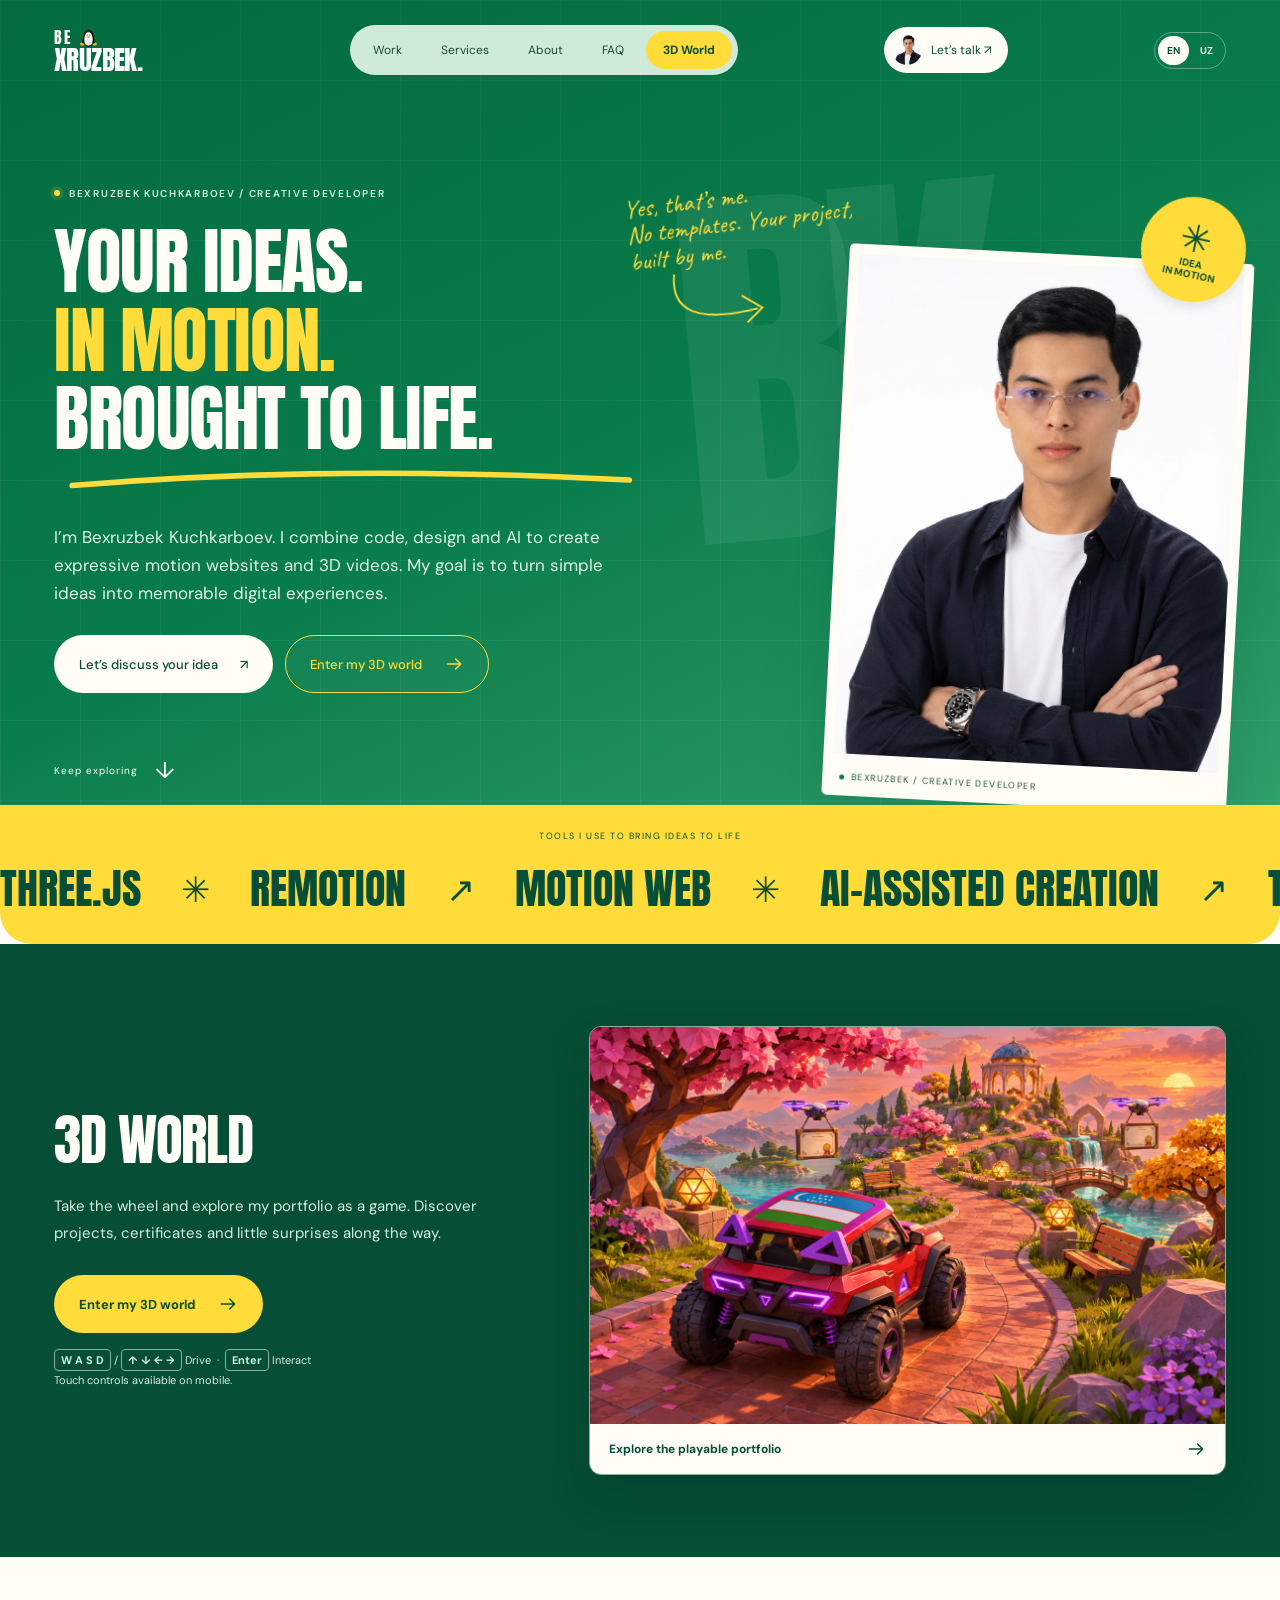
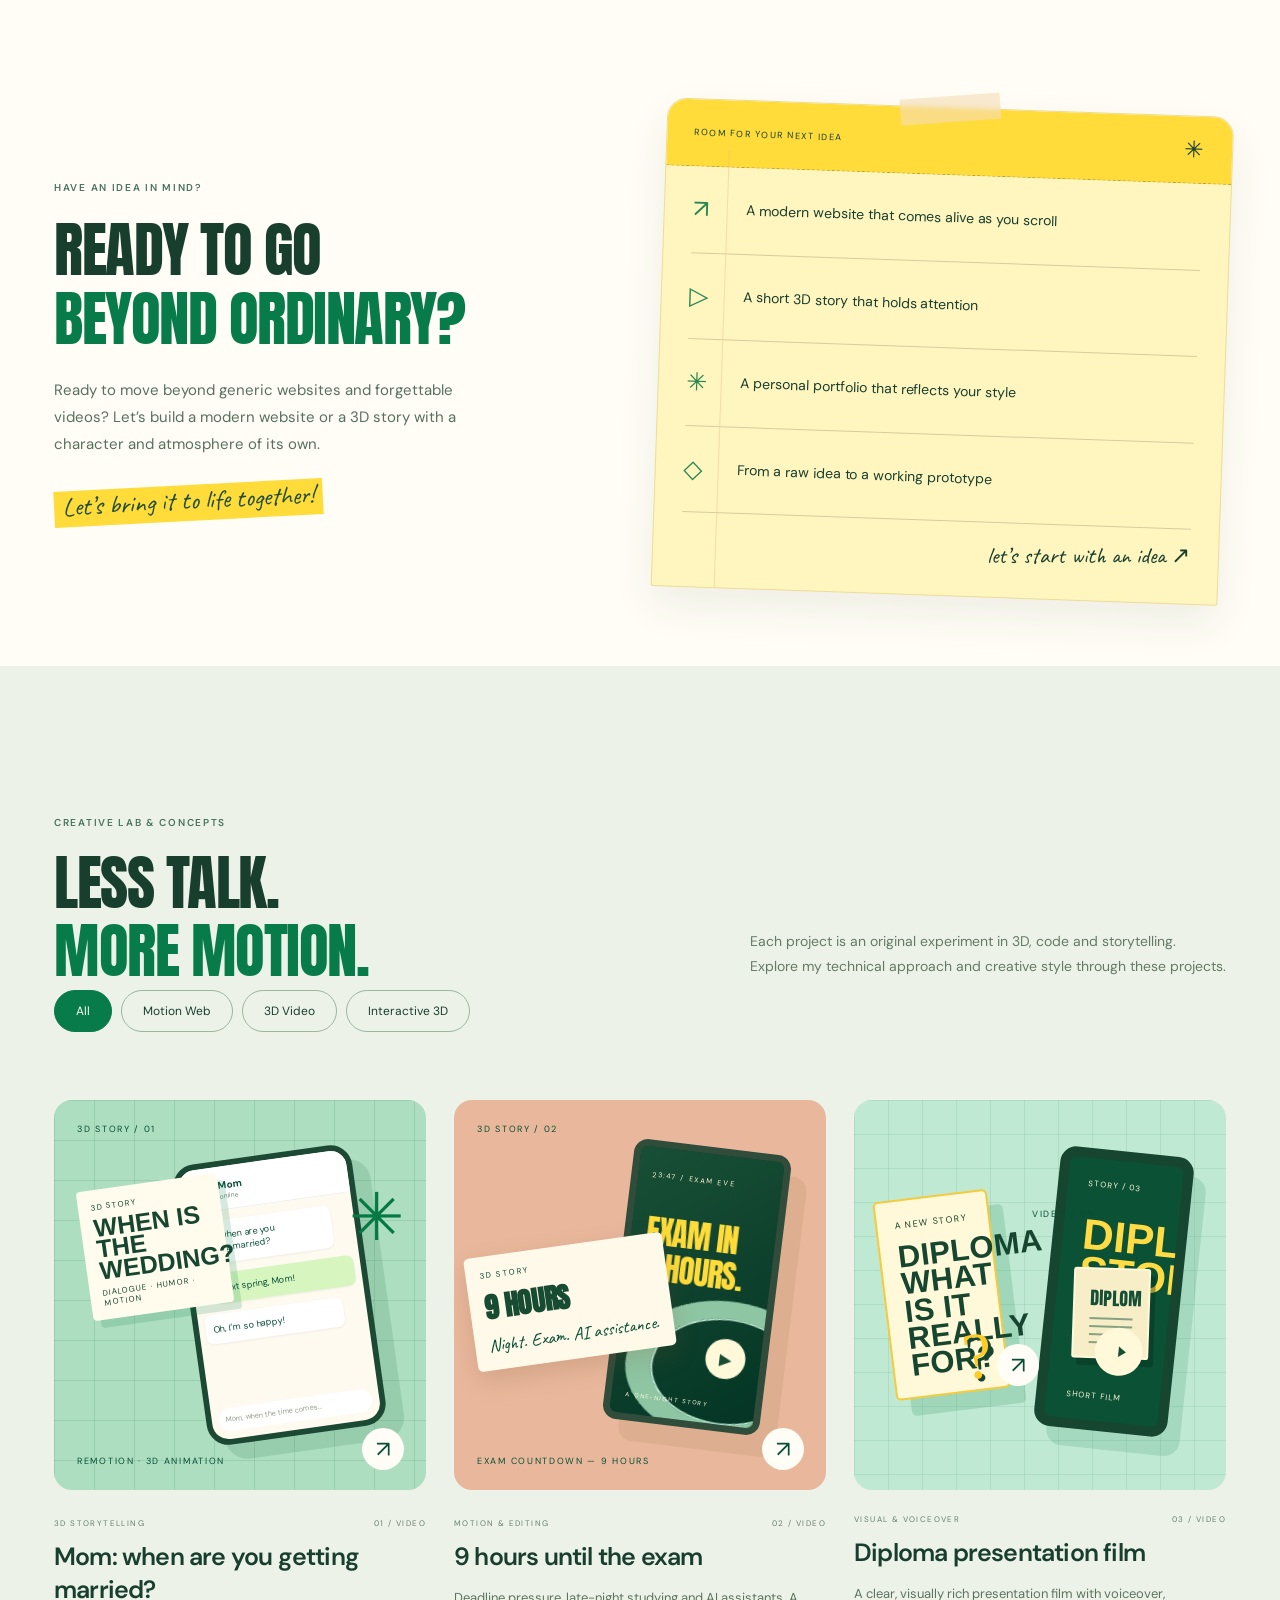
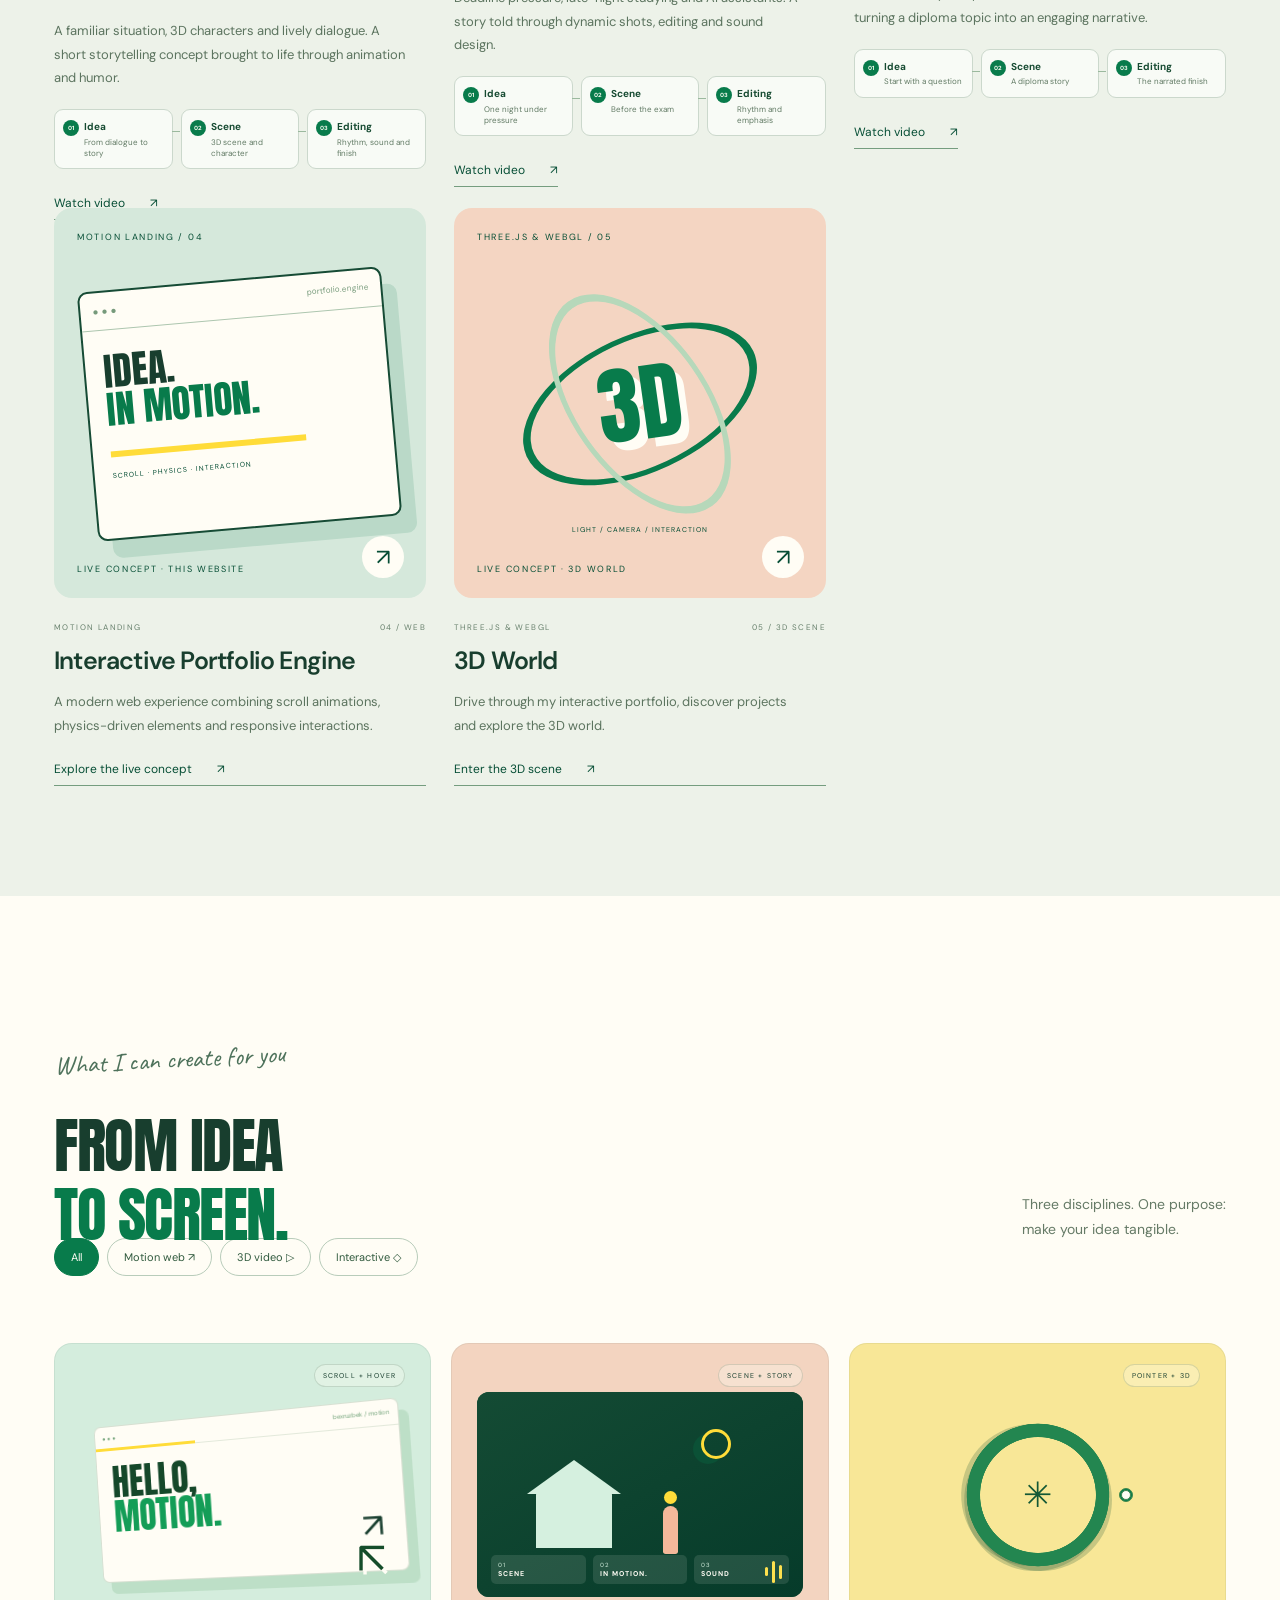
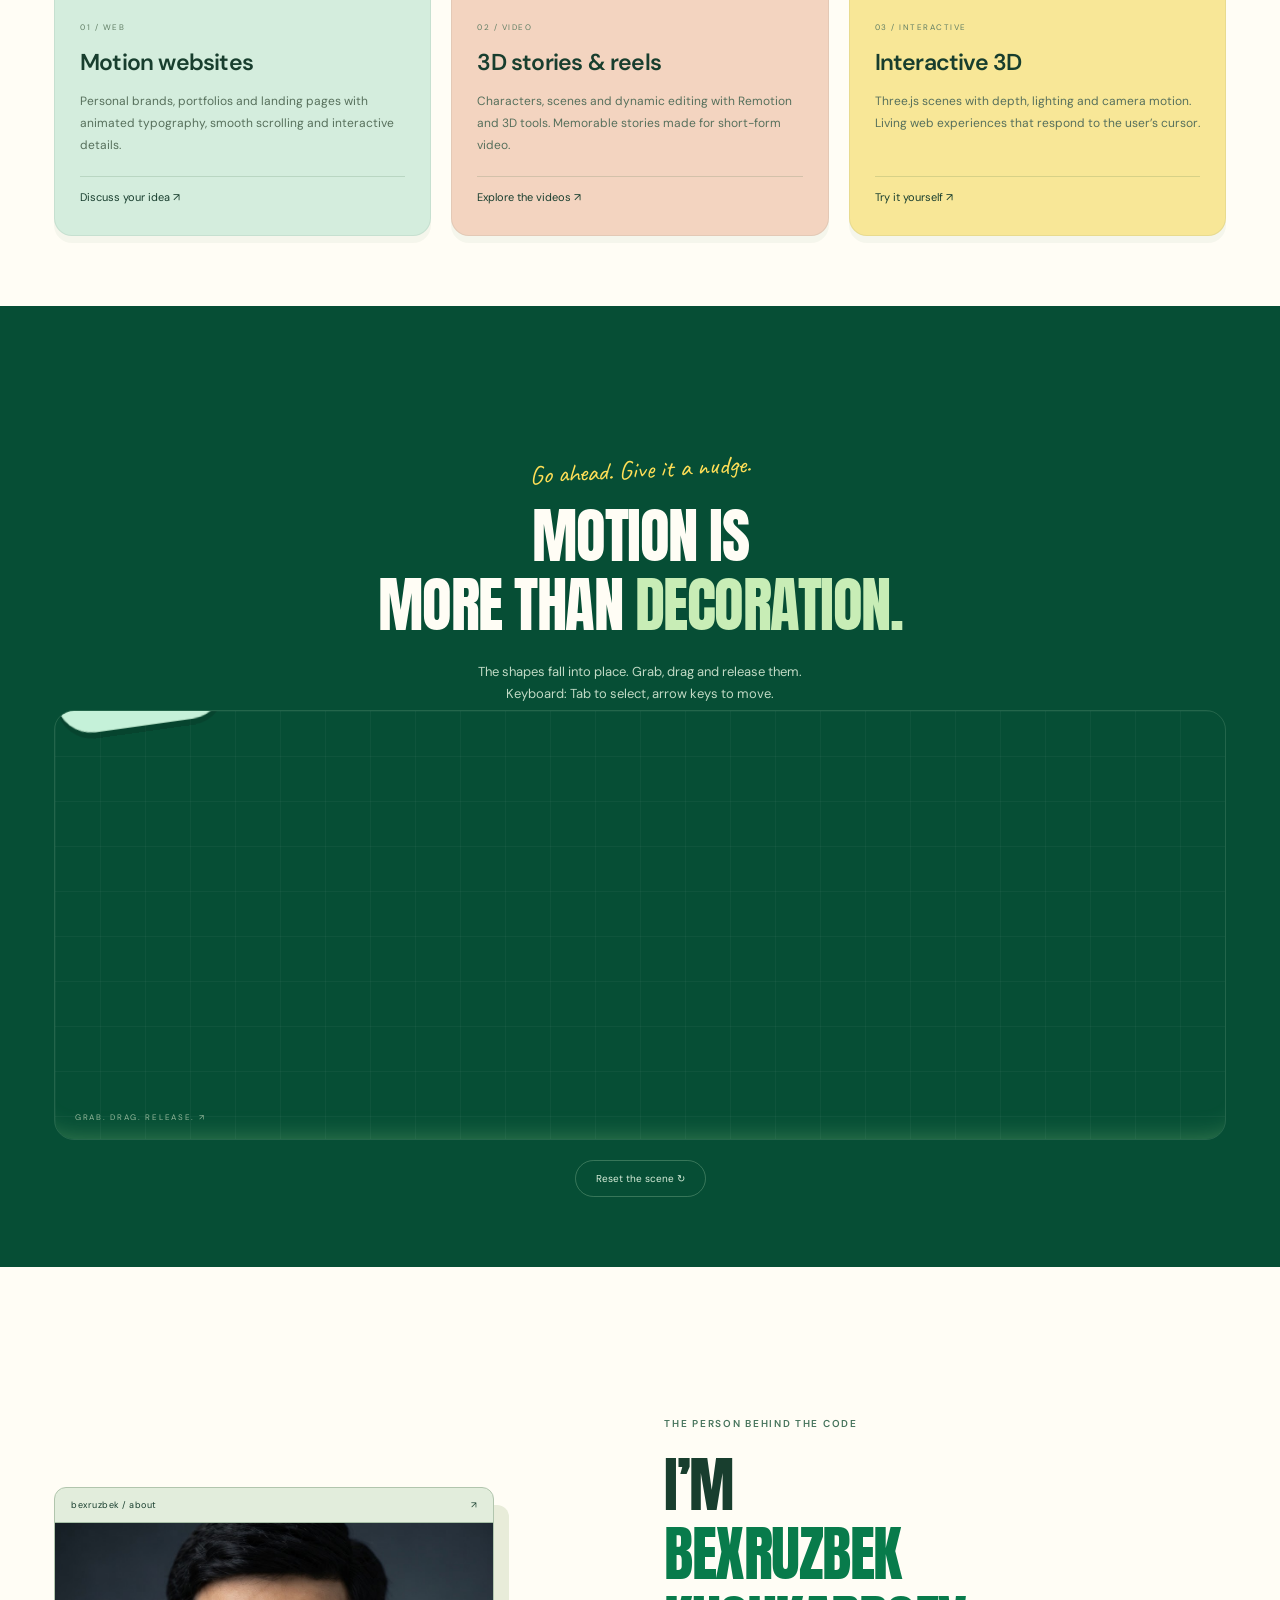
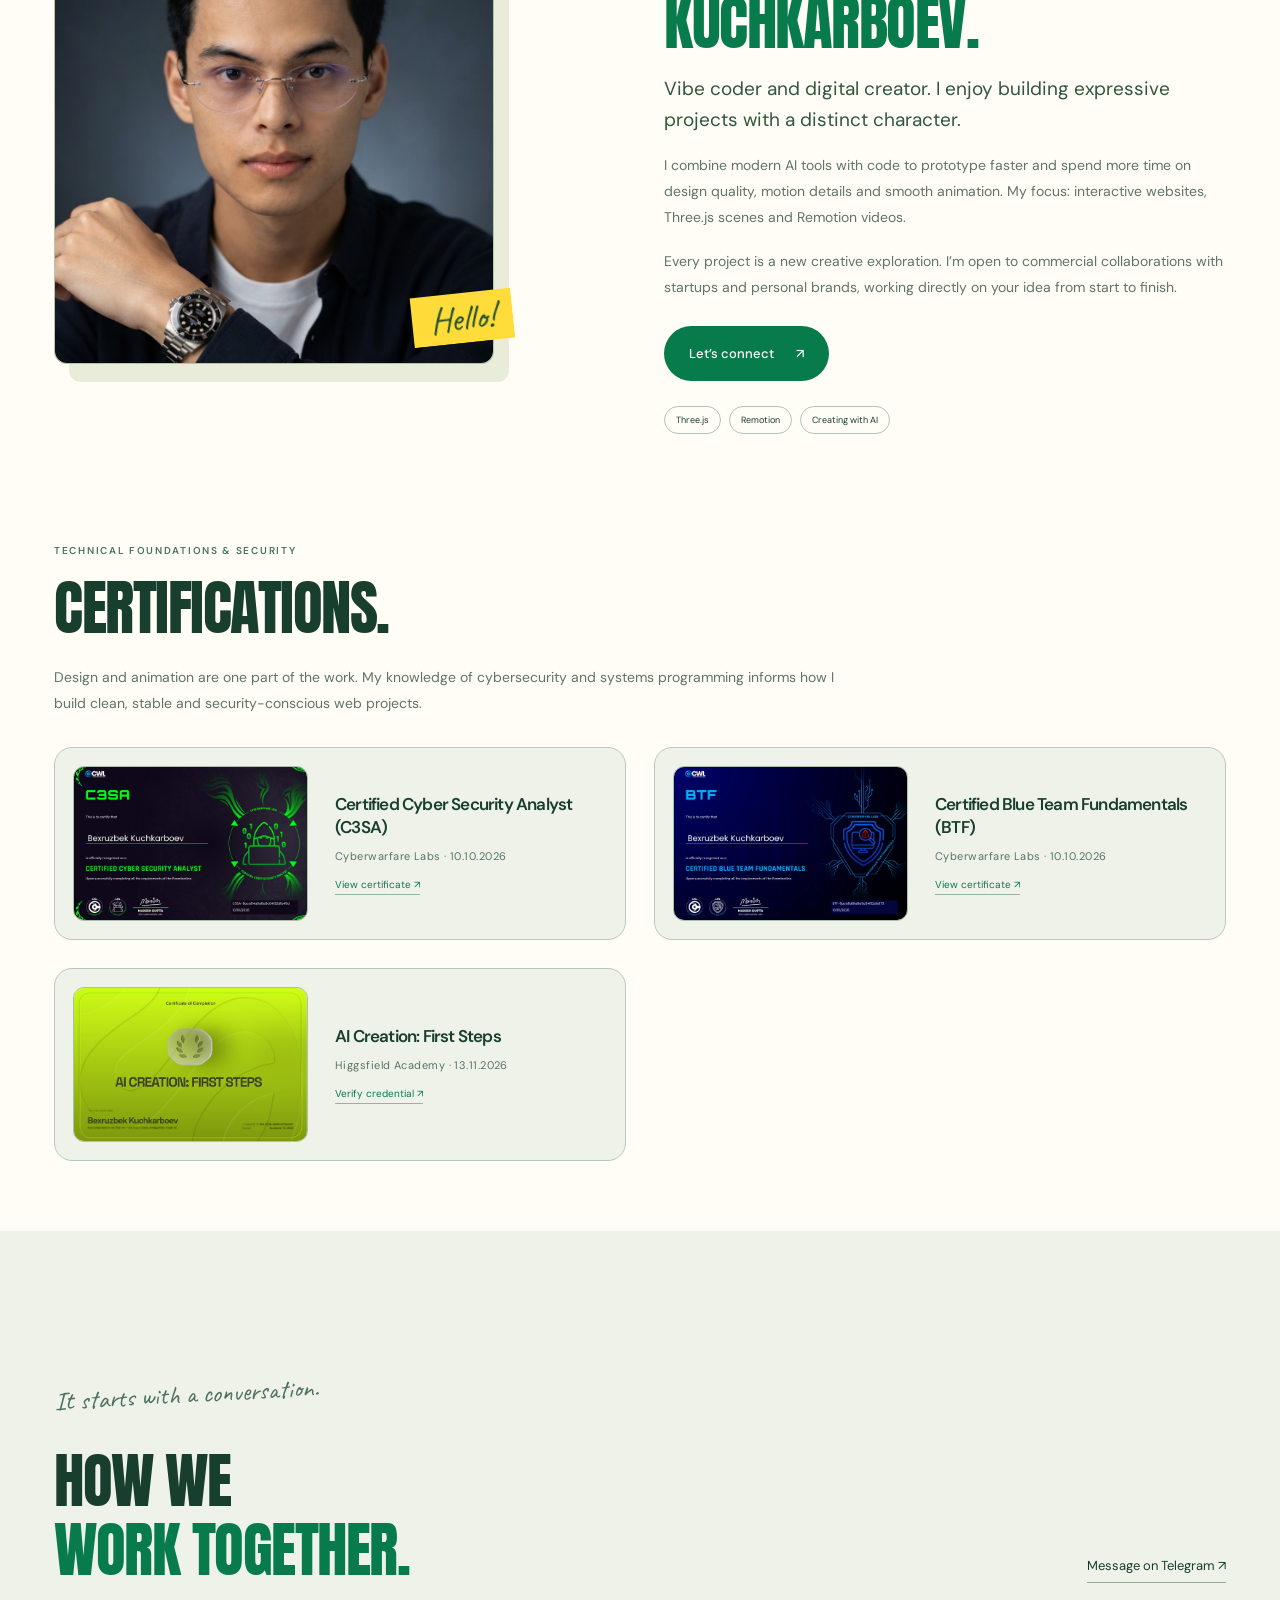
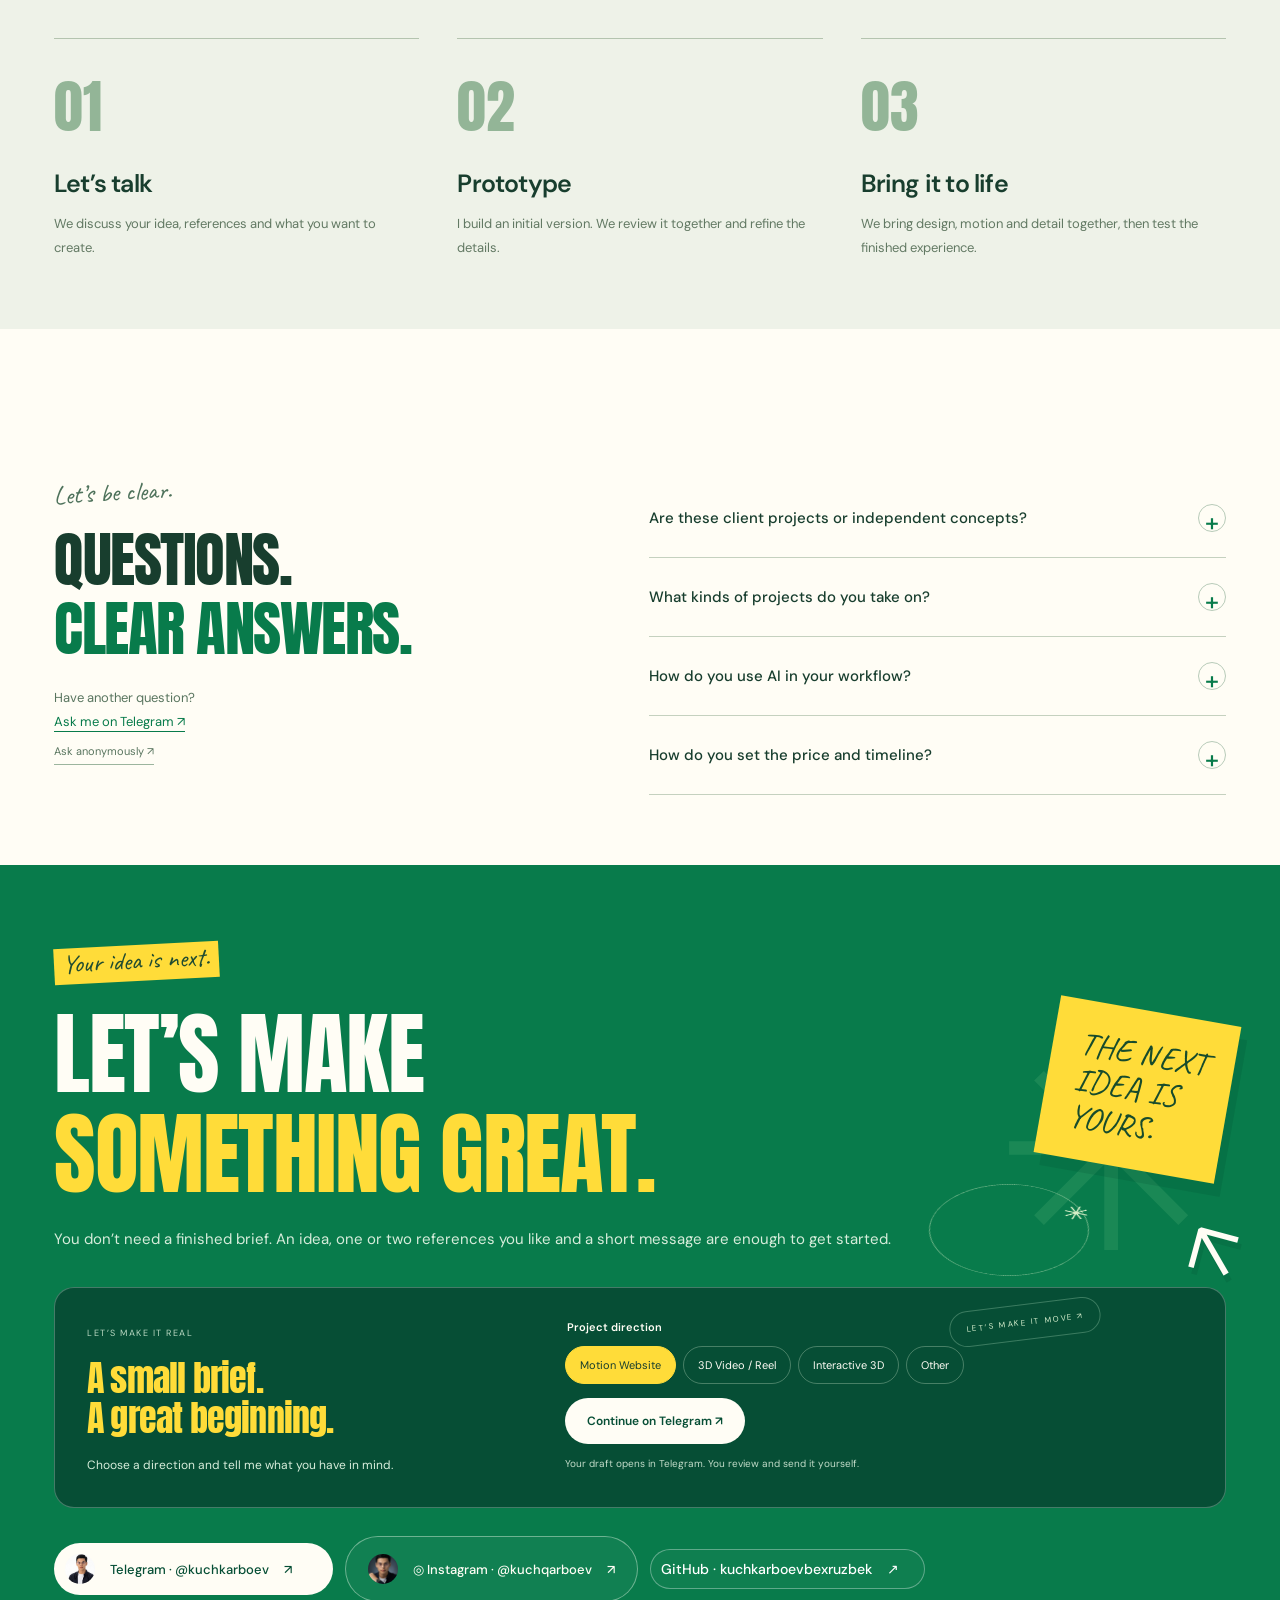
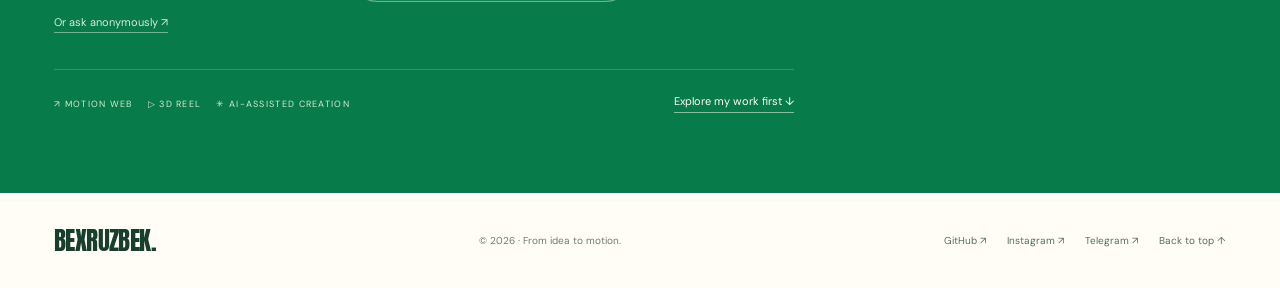
==== commit 7cf1c599: "Add Higgsfield certificate" ====
--- a/index.html
+++ b/index.html
@@ -10,7 +10,7 @@
 <section class="services section wrap" id="yonalishlar"><div class="section-head reveal"><div><span class="scribble plain">What I can create for you</span><h2>FROM IDEA<br><span>TO SCREEN.</span></h2></div><p>Three disciplines. One purpose:<br>make your idea tangible.</p></div><div class="service-tabs" aria-label="Filter services"><button class="selected" data-focus="all" aria-pressed="true">All</button><button data-focus="web" aria-pressed="false">Motion web ↗︎</button><button data-focus="video" aria-pressed="false">3D video ▷</button><button data-focus="interactive" aria-pressed="false">Interactive ◇</button></div><div class="service-grid"><article class="service mint reveal" data-service="web"><span class="service-badge">SCROLL + HOVER</span><div class="service-demo web-demo" aria-hidden="true"><div class="fake-browser"><div>● ● ●<span>bexruzbek / motion</span></div><strong>HELLO,<br><em>MOTION.</em></strong><i>↗︎</i></div><span class="mini-cursor">↖︎</span></div><span class="service-index">01 / WEB</span><h3>Motion websites</h3><p>Personal brands, portfolios and landing pages with animated typography, smooth scrolling and interactive details.</p><a href="#aloqa">Discuss your idea ↗︎</a></article><article class="service peach reveal" data-service="video"><span class="service-badge">SCENE + STORY</span><div class="service-demo video-demo" aria-hidden="true"><div class="video-window"><span>▶</span><i></i><i></i><i></i><i></i><i></i></div><span class="timecode">00:00 / STORY</span></div><span class="service-index">02 / VIDEO</span><h3>3D stories &amp; reels</h3><p>Characters, scenes and dynamic editing with Remotion and 3D tools. Memorable stories made for short-form video.</p><a href="#ishlar">Explore the videos ↗︎</a></article><article class="service yellow reveal" data-service="interactive"><span class="service-badge">POINTER + 3D</span><div class="service-demo shape-demo" aria-hidden="true"><div class="ring r1"></div><div class="ring r2"></div><div class="ring r3"></div><span>✳︎</span></div><span class="service-index">03 / INTERACTIVE</span><h3>Interactive 3D</h3><p>Three.js scenes with depth, lighting and camera motion. Living web experiences that respond to the user’s cursor.</p><a href="#maydon">Try it yourself ↗︎</a></article></div></section>
 <section class="playground section" id="maydon"><div class="wrap"><div class="play-head reveal"><span class="scribble plain">Go ahead. Give it a nudge.</span><h2>MOTION IS<br>MORE THAN <span>DECORATION.</span></h2><p>The shapes fall into place. Grab, drag and release them.<br>Keyboard: Tab to select, arrow keys to move.</p></div><div class="physics" aria-label="Draggable motion shapes"><div class="physics-grid" aria-hidden="true"></div><button class="toy" style="--toy:#c5f1d9" data-x=".06" data-y=".3">THREE.JS <span>↗︎</span></button><button class="toy" style="--toy:#ffd641" data-x=".36" data-y=".1">IDEA <span>✳︎</span></button><button class="toy" style="--toy:#f4b89a" data-x=".66" data-y=".5">REMOTION <span>▷</span></button><button class="toy" style="--toy:#fffdf5" data-x=".14" data-y=".72">MOTION WEB <span>↗︎</span></button><button class="toy" style="--toy:#a0d0f2" data-x=".58" data-y=".77">VIBE CODING <span>✦︎</span></button><button class="toy" style="--toy:#f1a1b7" data-x=".8" data-y=".15">WEBGL <span>◇</span></button><button class="toy" style="--toy:#d6caef" data-x=".42" data-y=".55">3D STORY <span>▷</span></button><button class="toy" style="--toy:#d9f09b" data-x=".75" data-y=".8">ANIMATION <span>✳︎</span></button><button class="toy" style="--toy:#f7ddb3" data-x=".06" data-y=".05">DESIGN <span>✦︎</span></button><button class="toy" style="--toy:#a9e4db" data-x=".49" data-y=".37">NEW IDEA <span>↗︎</span></button><span class="physics-hint" aria-hidden="true">GRAB. DRAG. RELEASE. ↗︎</span></div><button class="reset" id="reset-toys">Reset the scene ↻︎</button></div></section>
 <section class="about section wrap" id="men-haqimda"><div class="about-photo reveal"><div class="photo-bar"><span>bexruzbek / about</span><span>↗︎</span></div><img src="/assets/bexruzbek.png" alt="Portrait of Bexruzbek Kuchkarboev" width="747" height="1024" loading="lazy"><span class="photo-caption">Hello!</span></div><div class="about-copy reveal"><div class="eyebrow dark">THE PERSON BEHIND THE CODE</div><h2>I’M<br><span>BEXRUZBEK<br>KUCHKARBOEV.</span></h2><p class="lead">Vibe coder and digital creator. I enjoy building expressive projects with a distinct character.</p><p>I combine modern AI tools with code to prototype faster and spend more time on design quality, motion details and smooth animation. My focus: interactive websites, Three.js scenes and Remotion videos.</p><p>Every project is a new creative exploration. I’m open to commercial collaborations with startups and personal brands, working directly on your idea from start to finish.</p><a class="button green" href="https://t.me/kuchkarboev" target="_blank" rel="noopener">Let’s connect <span>↗︎</span></a><div class="about-tags"><span>Three.js</span><span>Remotion</span><span>Creating with AI</span></div></div></section>
-<section class="certificates section wrap"><div class="cert-head reveal"><div class="eyebrow dark">TECHNICAL FOUNDATIONS &amp; SECURITY</div><h2>CERTIFICATIONS.</h2><p>Design and animation are one part of the work. My knowledge of cybersecurity and systems programming informs how I build clean, stable and security-conscious web projects.</p></div><div class="certificate-grid"><button class="certificate-card reveal" type="button" data-certificate="/assets/cert-c3sa.png" data-certificate-title="Certified Cyber Security Analyst (C3SA)"><img src="/assets/cert-c3sa.webp" alt="Certified Cyber Security Analyst C3SA certificate" width="720" height="500" loading="lazy"><div><h3>Certified Cyber Security Analyst (C3SA)</h3><p>Cyberwarfare Labs · 10.10.2026</p><span>View certificate ↗︎</span></div></button><button class="certificate-card reveal" type="button" data-certificate="/assets/cert-btf.png" data-certificate-title="Certified Blue Team Fundamentals (BTF)"><img src="/assets/cert-btf.webp" alt="Certified Blue Team Fundamentals BTF certificate" width="720" height="500" loading="lazy"><div><h3>Certified Blue Team Fundamentals (BTF)</h3><p>Cyberwarfare Labs · 10.10.2026</p><span>View certificate ↗︎</span></div></button></div></section>
+<section class="certificates section wrap"><div class="cert-head reveal"><div class="eyebrow dark">TECHNICAL FOUNDATIONS &amp; SECURITY</div><h2>CERTIFICATIONS.</h2><p>Design and animation are one part of the work. My knowledge of cybersecurity and systems programming informs how I build clean, stable and security-conscious web projects.</p></div><div class="certificate-grid"><button class="certificate-card reveal" type="button" data-certificate="/assets/cert-c3sa.png" data-certificate-title="Certified Cyber Security Analyst (C3SA)"><img src="/assets/cert-c3sa.webp" alt="Certified Cyber Security Analyst C3SA certificate" width="720" height="500" loading="lazy"><div><h3>Certified Cyber Security Analyst (C3SA)</h3><p>Cyberwarfare Labs · 10.10.2026</p><span>View certificate ↗︎</span></div></button><button class="certificate-card reveal" type="button" data-certificate="/assets/cert-btf.png" data-certificate-title="Certified Blue Team Fundamentals (BTF)"><img src="/assets/cert-btf.webp" alt="Certified Blue Team Fundamentals BTF certificate" width="720" height="500" loading="lazy"><div><h3>Certified Blue Team Fundamentals (BTF)</h3><p>Cyberwarfare Labs · 10.10.2026</p><span>View certificate ↗︎</span></div></button><article class="certificate-card reveal"><img src="/assets/cert-higgsfield-ai-creation-first-steps.png" alt="AI Creation: First Steps certificate from Higgsfield Academy" width="2160" height="1468" loading="lazy"><div><h3>AI Creation: First Steps</h3><p>Higgsfield Academy · 13.11.2026</p><a href="https://higgsfield.ai/verify/HFA-2026-QUXCJ3YHJ5G7" target="_blank" rel="noopener noreferrer">Verify credential ↗︎</a></div></article></div></section>
 <section class="process section"><div class="wrap"><div class="section-head reveal"><div><span class="scribble plain">It starts with a conversation.</span><h2>HOW WE<br><span>WORK TOGETHER.</span></h2></div><a class="text-link" href="https://t.me/kuchkarboev" target="_blank" rel="noopener">Message on Telegram ↗︎</a></div><div class="steps"><article class="reveal"><span>01</span><h3>Let’s talk</h3><p>We discuss your idea, references and what you want to create.</p></article><article class="reveal"><span>02</span><h3>Prototype</h3><p>I build an initial version. We review it together and refine the details.</p></article><article class="reveal"><span>03</span><h3>Bring it to life</h3><p>We bring design, motion and detail together, then test the finished experience.</p></article></div></div></section>
 <section class="faq section wrap" id="savollar"><div class="faq-title reveal"><span class="scribble plain">Let’s be clear.</span><h2>QUESTIONS.<br><span>CLEAR ANSWERS.</span></h2><p>Have another question?<br><a href="https://t.me/kuchkarboev" target="_blank" rel="noopener">Ask me on Telegram ↗︎</a><br><a class="secondary-link" href="https://t.me/anonaskbot?start=7vqml4p" target="_blank" rel="noopener noreferrer">Ask anonymously ↗︎</a></p></div><div class="questions"><details class="reveal"><summary>Are these client projects or independent concepts?<span>+</span></summary><p>The work shown here consists of original concepts and R&amp;D projects demonstrating my technical and creative capabilities. I’m open to commercial collaborations, with direct personal involvement, focused attention and flexible terms.</p></details><details class="reveal"><summary>What kinds of projects do you take on?<span>+</span></summary><p>Distinctive portfolios for personal brands and professionals, motion landing pages for products, interactive 3D web scenes and short 3D stories for Reels and Shorts.</p></details><details class="reveal"><summary>How do you use AI in your workflow?<span>+</span></summary><p>AI helps me build foundations and test ideas faster, saving time for both of us. Visual decisions, animation feel, code quality and final quality control remain my responsibility.</p></details><details class="reveal"><summary>How do you set the price and timeline?<span>+</span></summary><p>Every idea has a different scope. Send a short description on Telegram and I’ll respond within 24 hours with a timeline and proposal based on the design and animation requirements.</p></details></div></section>
 <section class="contact" id="aloqa"><div class="wrap"><span class="scribble">Your idea is next.</span><h2>LET’S MAKE<br><span>SOMETHING GREAT.</span></h2><p>You don’t need a finished brief. An idea, one or two references you like and a short message are enough to get started.</p><div class="contact-links"><a class="button cream" href="https://t.me/kuchkarboev" target="_blank" rel="noopener"><img src="/assets/bexruzbek.png" alt="" width="30" height="30" loading="lazy" decoding="async"> Telegram · @kuchkarboev <span>↗︎</span></a><a class="button outline instagram" href="https://www.instagram.com/kuchqarboev/" target="_blank" rel="noopener">◎ Instagram · @kuchqarboev <span>↗︎</span></a></div><a class="contact-anon" href="https://t.me/anonaskbot?start=7vqml4p" target="_blank" rel="noopener noreferrer">Or ask anonymously ↗︎</a><div class="contact-extras"><span>↗︎ MOTION VEB</span><span>▷ 3D REEL</span><span>✳︎ AI BILAN IJOD</span><a href="#ishlar">Explore my work first ↓︎</a></div><div class="contact-collage" aria-hidden="true"><span class="collage-note">THE NEXT<br>IDEA IS<br>YOURS.</span><span class="collage-orbit"></span><span class="collage-cursor">↖︎</span><span class="collage-tag">LET’S MAKE IT MOVE ↗︎</span></div><span class="contact-flower" aria-hidden="true">✳︎</span></div></section></main>
--- a/style.css
+++ b/style.css
@@ -10,7 +10,7 @@
 @media(prefers-reduced-motion:reduce){:root{scroll-behavior:auto}*,*::before,*::after{animation:none!important;transition:none!important}.js .reveal{opacity:1;translate:none}.hero-copy,.portrait-scene{translate:none!important}h1 svg path{stroke-dashoffset:0}.portrait{transform:rotate(3deg)}}
 @supports (font-variant-emoji:text){html,body,button,a,span,i,small{font-variant-emoji:text}.button span,.watch span,.play,.scroll-note span,.brand-star,.portrait-sticker,.floating-star,.notebook-top i,.note-row>span,.toy>span,.contact-flower,.collage-cursor,.shape-demo>span{font-family:Arial,sans-serif!important;font-variant-emoji:text}}
 @media(min-width:1101px){.works{grid-template-columns:repeat(3,1fr)}.works .work-cover{height:390px}.works .phone{scale:.82;transform-origin:50% 0}.works .reel-still{left:44%;top:46px;width:158px;height:282px}.works .cost-card{left:16px;top:145px;padding:14px}.works .cost-card b{font-size:28px}.works .floating-star{right:22px;top:75px;font-size:66px}}
-.diplom-cover{background:#d5f0df;display:grid;place-items:center}.diplom-still{height:83%;width:auto;max-width:74%;object-fit:cover;border:7px solid #1b4933;border-radius:13px;box-shadow:15px 18px 0 #14684125;transform:rotate(5deg);transition:transform .35s}.diplom-cover:hover .diplom-still{transform:rotate(-2deg) translateY(-4px)}.certificates{padding-top:0;padding-bottom:110px}.cert-head h2{margin-top:16px}.certificate-grid{display:grid;grid-template-columns:repeat(2,minmax(0,1fr));gap:28px;margin-top:30px}.certificate-card{display:grid;grid-template-columns:235px 1fr;align-items:center;gap:27px;padding:18px;border:1px solid #b7cbb8;border-radius:18px;background:#eef2e8;text-align:left;color:var(--ink);transition:transform .25s,box-shadow .25s}.certificate-card:hover{transform:translateY(-4px);box-shadow:0 12px 24px #16442b16}.certificate-card img{display:block;width:235px;height:155px;object-fit:cover;border-radius:11px;border:1px solid #a9c1ac}.certificate-card h3{font-size:17px;line-height:1.35}.certificate-card p{font-size:11px;letter-spacing:.45px;color:#59755f;margin-top:10px}.certificate-card span{display:inline-block;margin-top:15px;font-size:10px;color:#087b4b;border-bottom:1px solid #94b69a;padding-bottom:3px}#certificate-dialog{width:min(94vw,1040px);max-height:93svh;padding:18px;background:var(--cream)}#certificate-dialog .dialog-head{padding:0 2px 14px}#certificate-dialog h2{font:20px 'DM Sans';letter-spacing:-.5px;text-transform:none}#certificate-dialog img{display:block;width:100%;max-height:calc(93svh - 80px);object-fit:contain;border-radius:10px;background:#10231b}.secondary-link{display:inline-block;margin-top:9px;color:#59755f!important;font-size:11px;text-decoration:none!important;border-bottom:1px solid #9cb59e;padding-bottom:2px}.contact-anon{display:block;width:max-content;position:relative;z-index:2;margin-top:13px;font-size:11px;color:#d7eddb;border-bottom:1px solid #d7eddb80;padding-bottom:3px}@media(max-width:760px){.certificates{padding-top:0;padding-bottom:65px}.certificate-grid{grid-template-columns:1fr;gap:16px;margin-top:24px}.certificate-card{grid-template-columns:148px 1fr;gap:17px;padding:14px}.certificate-card img{width:148px;height:98px}.certificate-card h3{font-size:14px}.certificate-card p{font-size:9px;margin-top:6px}.certificate-card span{font-size:9px;margin-top:9px}.diplom-still{height:84%;max-width:63%}#certificate-dialog{padding:13px}#certificate-dialog h2{font-size:16px}}
+.diplom-cover{background:#d5f0df;display:grid;place-items:center}.diplom-still{height:83%;width:auto;max-width:74%;object-fit:cover;border:7px solid #1b4933;border-radius:13px;box-shadow:15px 18px 0 #14684125;transform:rotate(5deg);transition:transform .35s}.diplom-cover:hover .diplom-still{transform:rotate(-2deg) translateY(-4px)}.certificates{padding-top:0;padding-bottom:110px}.cert-head h2{margin-top:16px}.certificate-grid{display:grid;grid-template-columns:repeat(2,minmax(0,1fr));gap:28px;margin-top:30px}.certificate-card{display:grid;grid-template-columns:235px 1fr;align-items:center;gap:27px;padding:18px;border:1px solid #b7cbb8;border-radius:18px;background:#eef2e8;text-align:left;color:var(--ink);transition:transform .25s,box-shadow .25s}.certificate-card:hover{transform:translateY(-4px);box-shadow:0 12px 24px #16442b16}.certificate-card img{display:block;width:235px;height:155px;object-fit:cover;border-radius:11px;border:1px solid #a9c1ac}.certificate-card h3{font-size:17px;line-height:1.35}.certificate-card p{font-size:11px;letter-spacing:.45px;color:#59755f;margin-top:10px}.certificate-card span,.certificate-card a{display:inline-block;margin-top:15px;font-size:10px;color:#087b4b;border-bottom:1px solid #94b69a;padding-bottom:3px;text-decoration:none}#certificate-dialog{width:min(94vw,1040px);max-height:93svh;padding:18px;background:var(--cream)}#certificate-dialog .dialog-head{padding:0 2px 14px}#certificate-dialog h2{font:20px 'DM Sans';letter-spacing:-.5px;text-transform:none}#certificate-dialog img{display:block;width:100%;max-height:calc(93svh - 80px);object-fit:contain;border-radius:10px;background:#10231b}.secondary-link{display:inline-block;margin-top:9px;color:#59755f!important;font-size:11px;text-decoration:none!important;border-bottom:1px solid #9cb59e;padding-bottom:2px}.contact-anon{display:block;width:max-content;position:relative;z-index:2;margin-top:13px;font-size:11px;color:#d7eddb;border-bottom:1px solid #d7eddb80;padding-bottom:3px}@media(max-width:760px){.certificates{padding-top:0;padding-bottom:65px}.certificate-grid{grid-template-columns:1fr;gap:16px;margin-top:24px}.certificate-card{grid-template-columns:148px 1fr;gap:17px;padding:14px}.certificate-card img{width:148px;height:98px}.certificate-card h3{font-size:14px}.certificate-card p{font-size:9px;margin-top:6px}.certificate-card span{font-size:9px;margin-top:9px}.diplom-still{height:84%;max-width:63%}#certificate-dialog{padding:13px}#certificate-dialog h2{font-size:16px}}
 /* Motion refinement 02 */
 .hand-note{animation:note-bounce 1.1s .75s cubic-bezier(.2,.85,.3,1.1) both}.hand-note svg{overflow:visible}.hand-note svg path{stroke-dasharray:220;stroke-dashoffset:220;animation:arrow-draw .85s 1.65s ease-out forwards}.portrait-sticker{animation:sticker-land .8s 1.1s both}.final-reel-still video{display:block;width:100%;height:100%;object-fit:cover;pointer-events:none}.final-reel-still{background:#193c2d}.final-reel-label b{font-family:Anton;font-size:33px;letter-spacing:-.3px;color:#174c33}.final-reel-label{max-width:58%}.paper-tape{position:absolute;top:-12px;left:41%;width:100px;height:26px;background:#f5ddb599;transform:rotate(-6deg);z-index:2;backdrop-filter:blur(2px)}.notebook{transition:box-shadow .4s}.notebook:hover{box-shadow:0 28px 65px #34412f26}.notebook-top i{animation:spin 24s linear infinite}.js .note-row{opacity:.25;transform:translateX(18px);transition:opacity .65s,transform .75s cubic-bezier(.16,1,.3,1)}.paper-active .note-row{opacity:1;transform:translateX(0)}.paper-active .note-row:nth-of-type(2){transition-delay:.1s}.paper-active .note-row:nth-of-type(3){transition-delay:.24s}.paper-active .note-row:nth-of-type(4){transition-delay:.38s}.paper-active .note-row:nth-of-type(5){transition-delay:.52s}.note-row>span{transition:rotate .35s,scale .35s}.note-row:hover>span{rotate:15deg;scale:1.2}.note-footer{position:relative}.note-footer:after{content:'';position:absolute;right:0;bottom:-4px;width:0;height:2px;background:#d49c25;transition:width 1s .75s}.paper-active .note-footer:after{width:65%}.intro-copy h2>span{background-image:linear-gradient(#ffdc3980,#ffdc3980);background-size:0 15%;background-position:0 94%;background-repeat:no-repeat;transition:background-size 1.2s .5s}.intro-copy.visible h2>span{background-size:100% 15%}
 .service-tabs{display:flex;align-items:center;gap:8px;flex-wrap:wrap;margin:-15px 0 27px}.service-tabs button{font-size:11px;border:1px solid #b8ccba;background:transparent;border-radius:30px;padding:11px 16px;color:#315a3e;transition:background .2s,translate .2s}.service-tabs button:hover{translate:0 -3px}.service-tabs .selected{background:#087b4b;color:#fffdf5;border-color:#087b4b}.service{position:relative;box-shadow:0 7px 0 #0f47200a;transition:opacity .35s,box-shadow .35s,outline-color .35s}.service .service-demo{transform:perspective(700px) rotateX(var(--my,0deg)) rotateY(var(--mx,0deg));transition:transform .25s}.service:hover{box-shadow:0 18px 40px #0f47201a}.service-muted{opacity:.5}.service-focused{outline:2px solid #087b4b;outline-offset:4px}.service-badge{align-self:flex-end;position:relative;z-index:3;font-size:7px;letter-spacing:1.2px;border:1px solid #234f302b;background:#fffdf54d;border-radius:20px;padding:6px 8px;margin-bottom:5px}.fake-browser>div:after{content:'';height:3px;width:35%;background:#ffdc39;position:absolute;left:0;top:22px;animation:browser-load 3.5s ease-in-out infinite}.web-demo .mini-cursor{filter:drop-shadow(4px 4px 0 #fffdf5)}.video-window>span{background:#ffffff15;border:1px solid #d5f0df44;border-radius:50%;width:52px;height:52px;display:grid;place-items:center;font-size:25px;top:27px;left:calc(50% - 26px)}.video-window>i{animation:timeline-enhanced 2.4s ease-in-out infinite}.video-window>i:nth-of-type(4){animation-delay:-.7s}.video-window>i:nth-of-type(5){animation-delay:-1.4s}.shape-demo:after,.shape-demo:before{content:'';position:absolute;width:8px;height:8px;background:#fffdf5;border:1px solid #41884d;border-radius:50%;offset-path:ellipse(88px 63px at 50% 50%);animation:orbit-dot 6s linear infinite}.shape-demo:before{animation-delay:-3s;width:12px;height:12px;background:#087b4b}
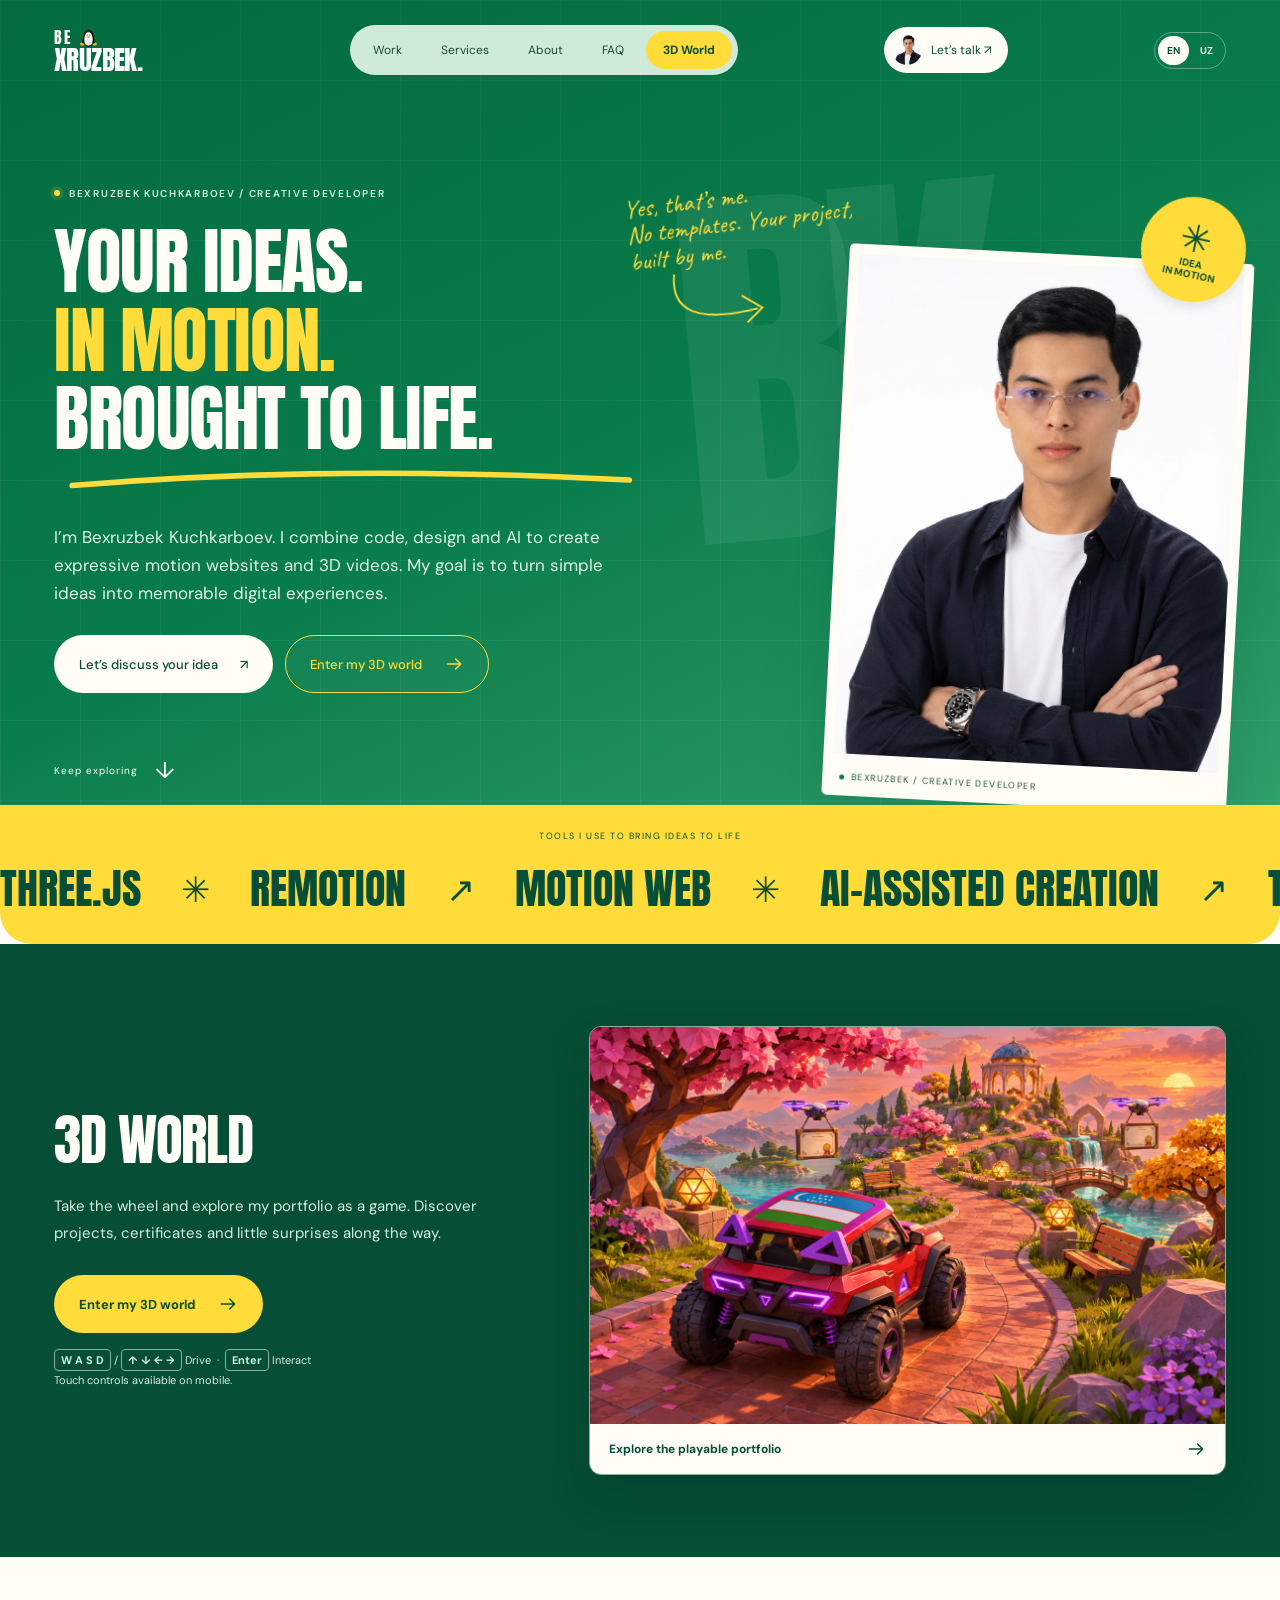
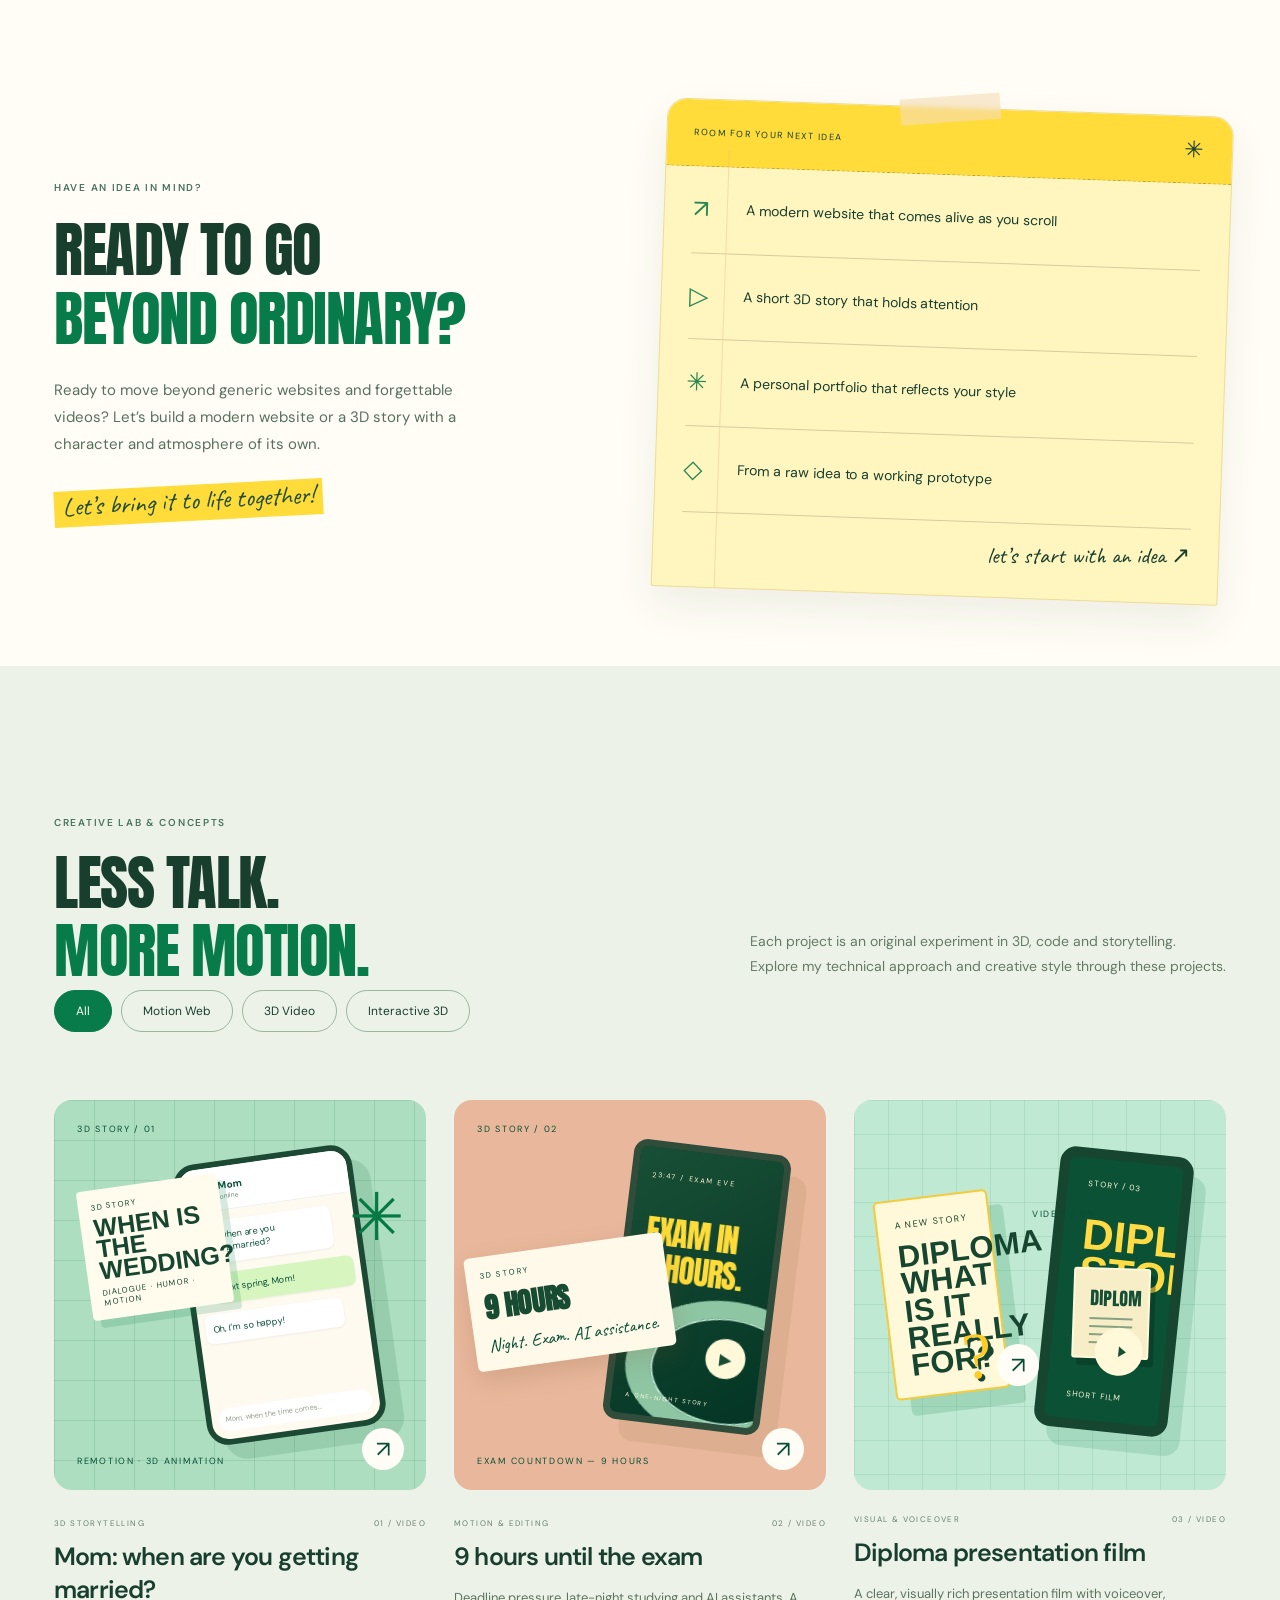
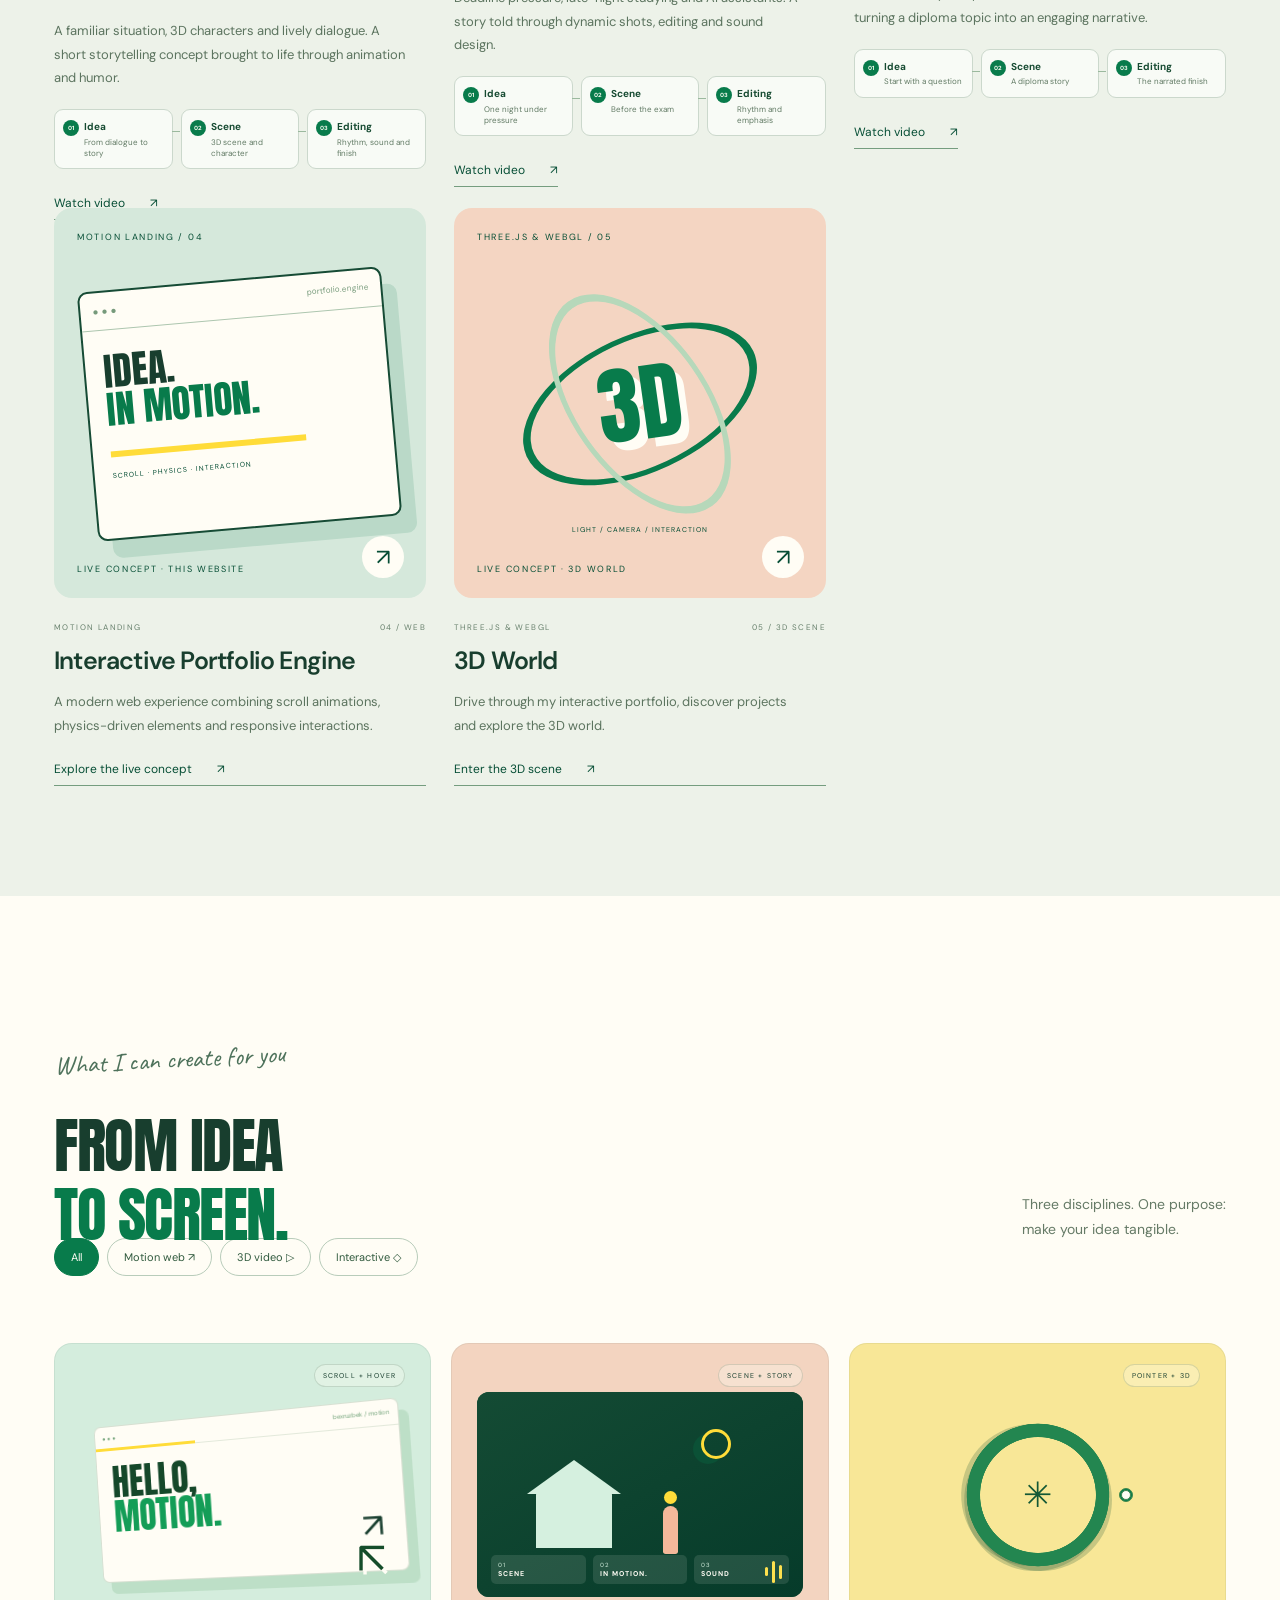
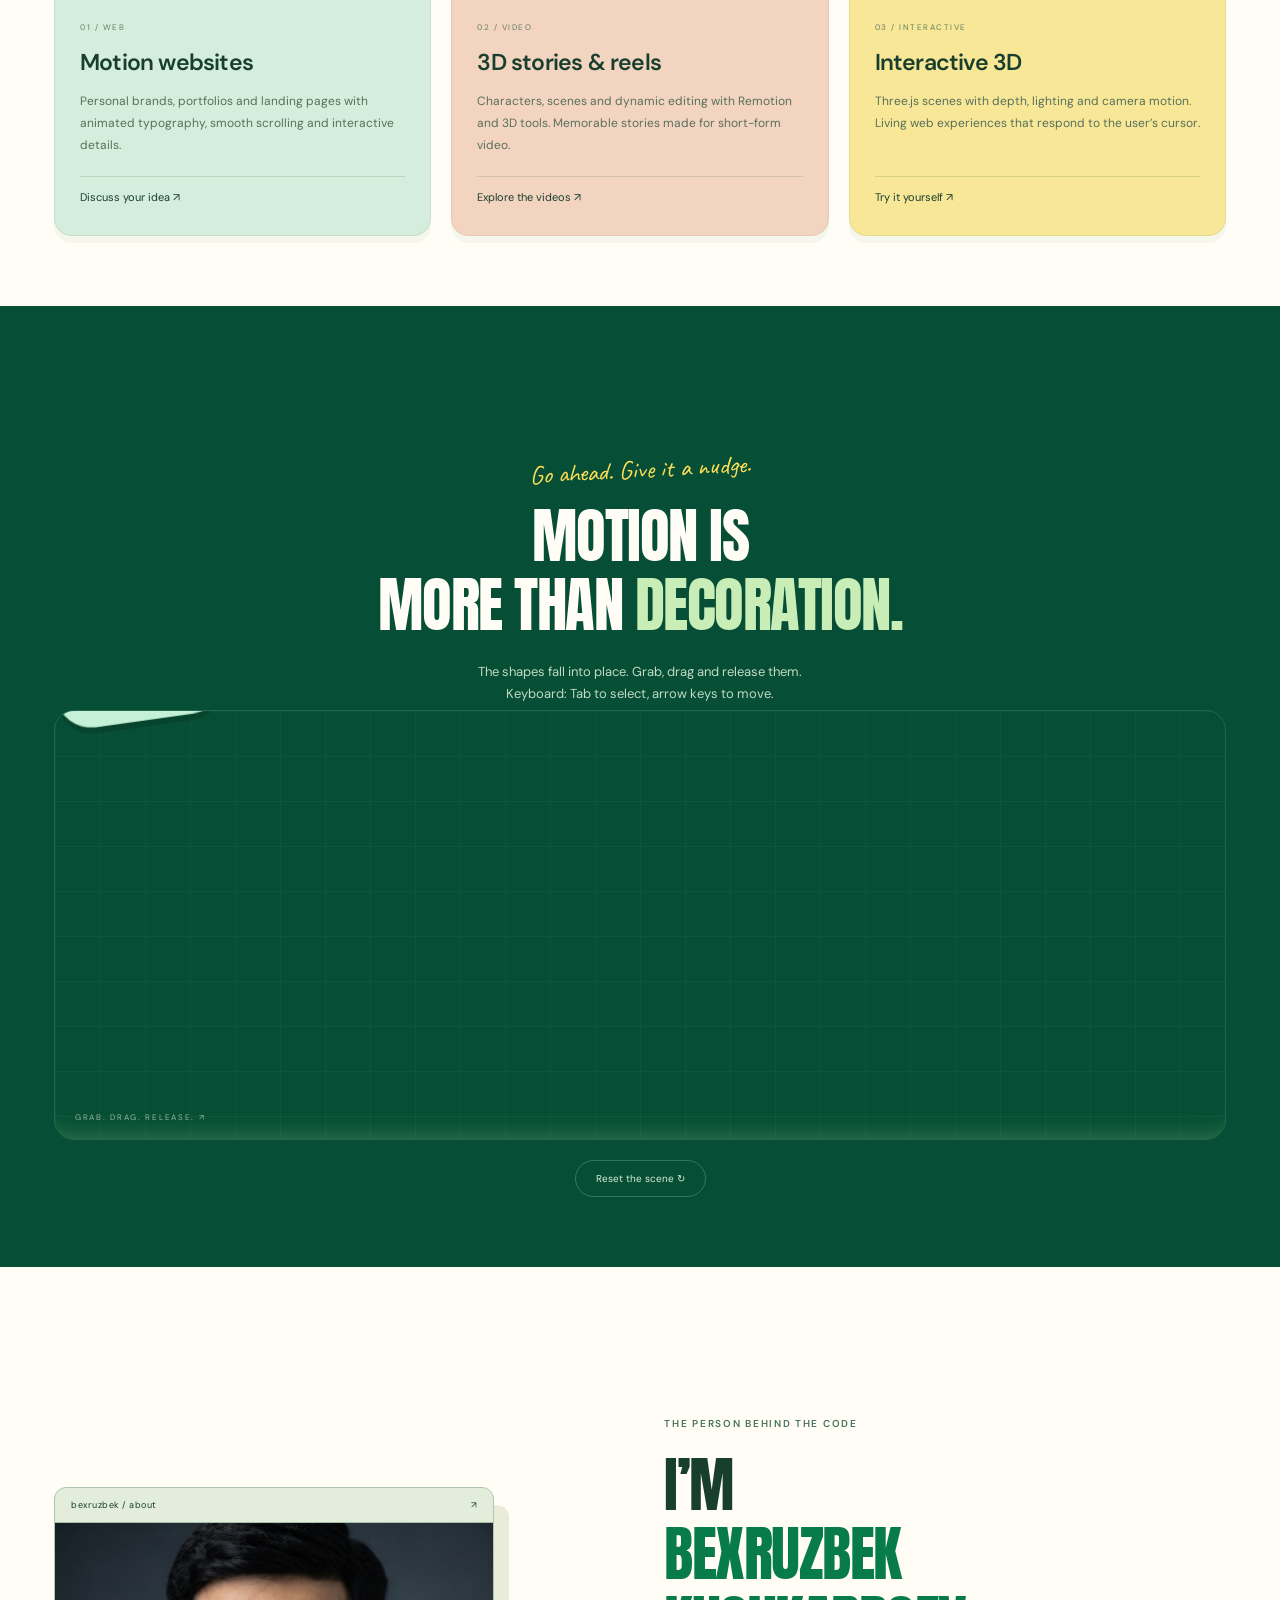
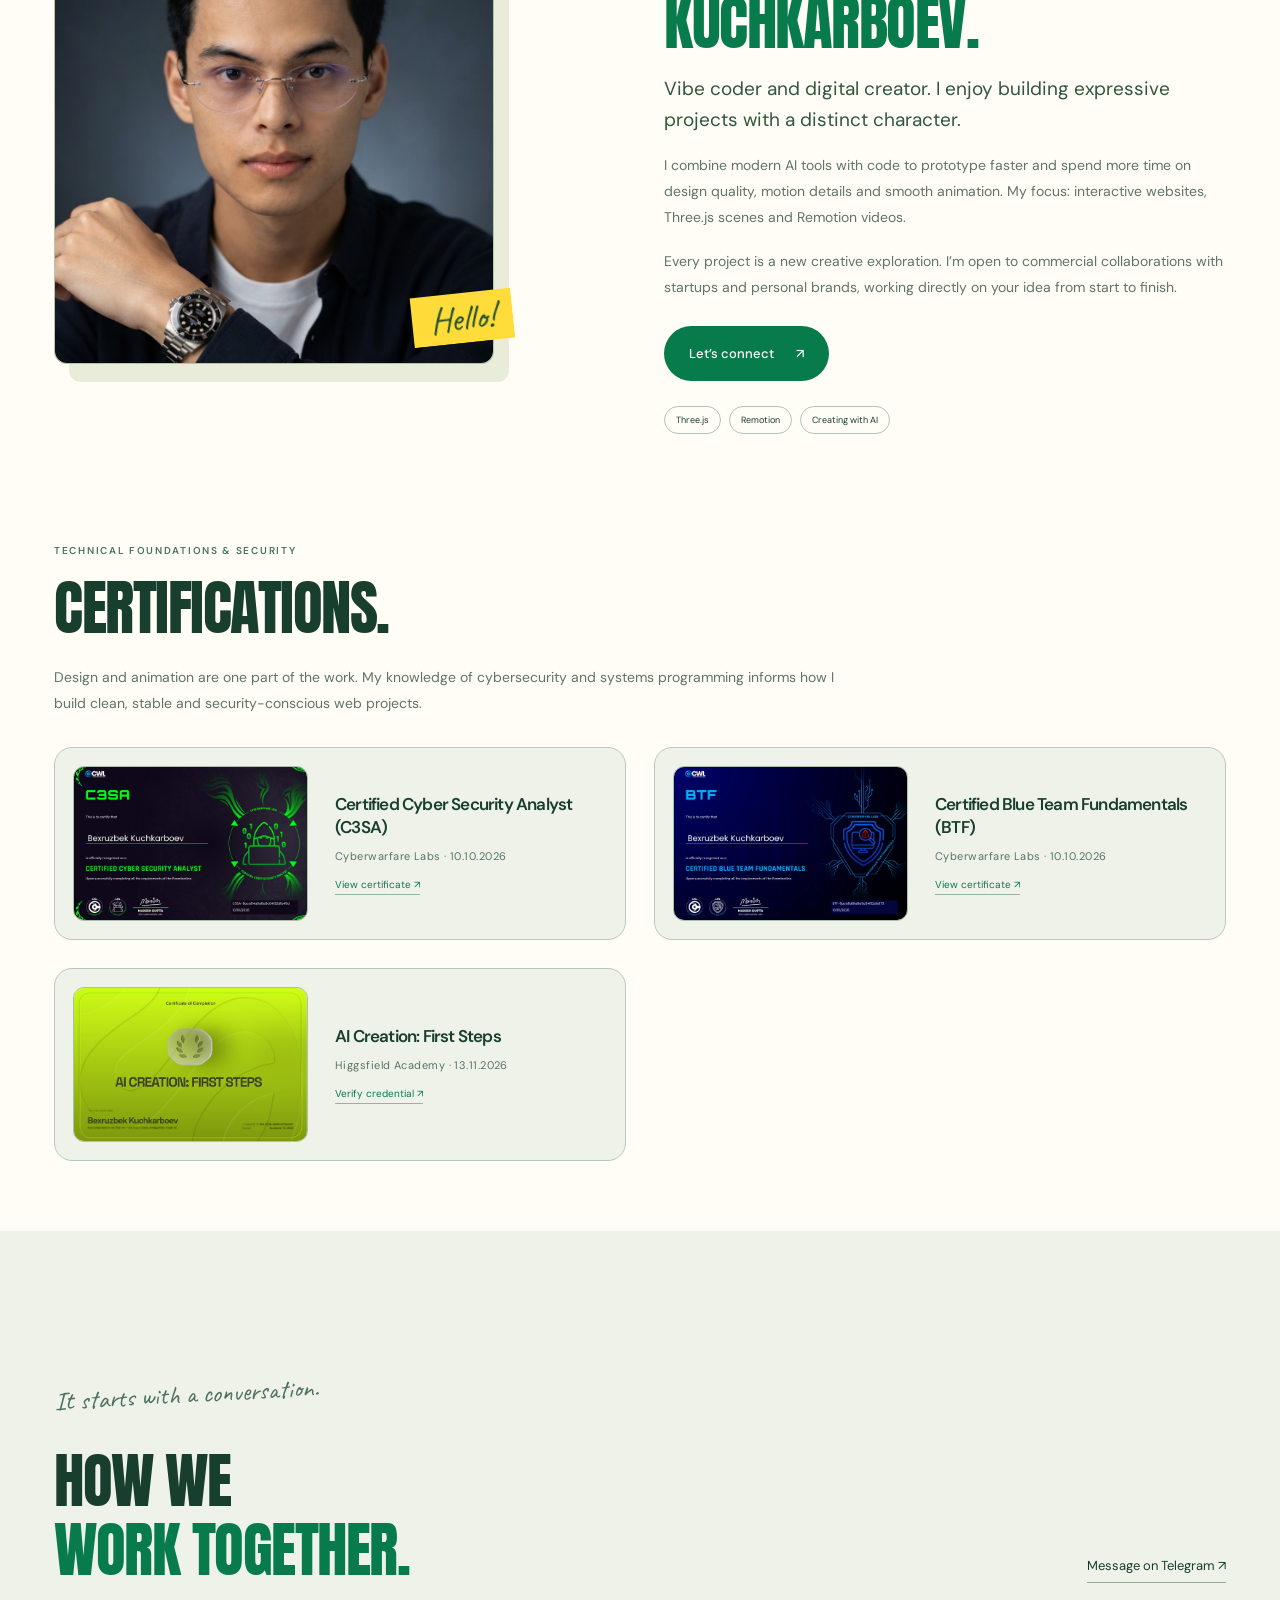
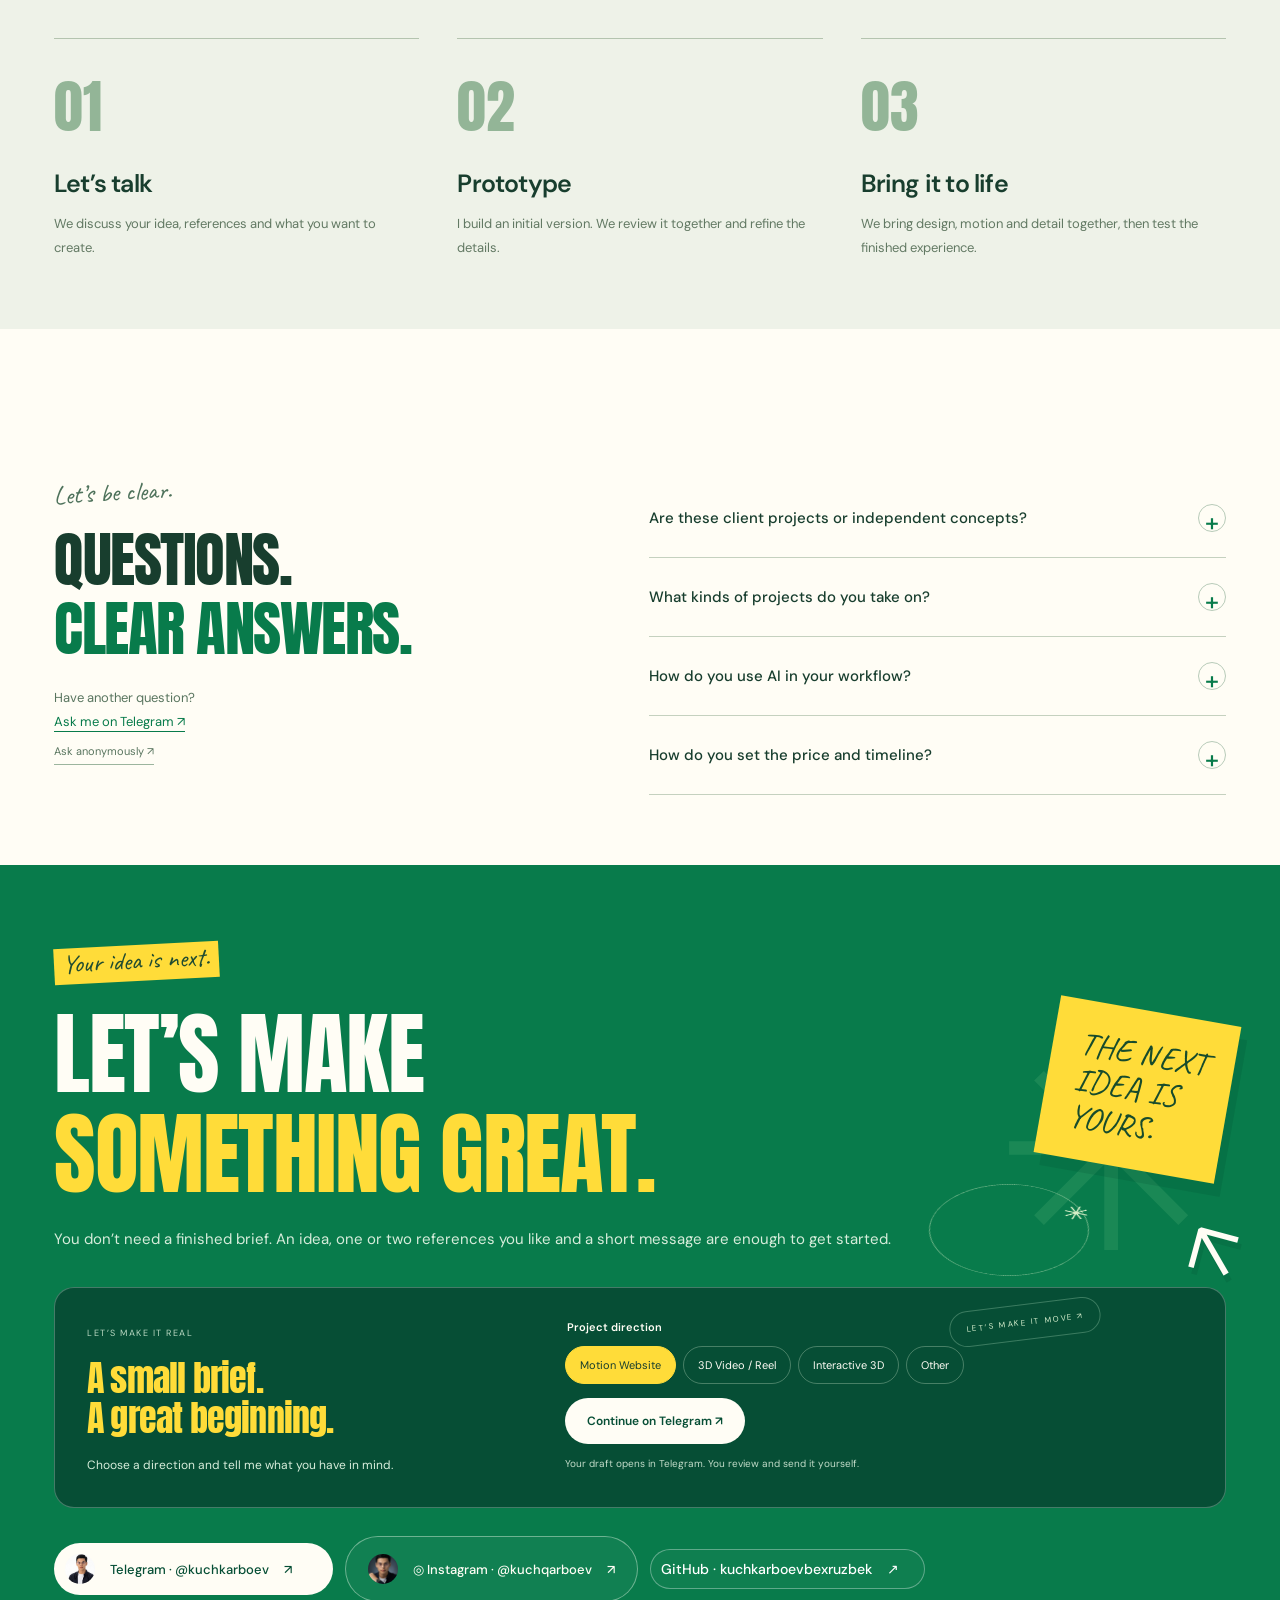
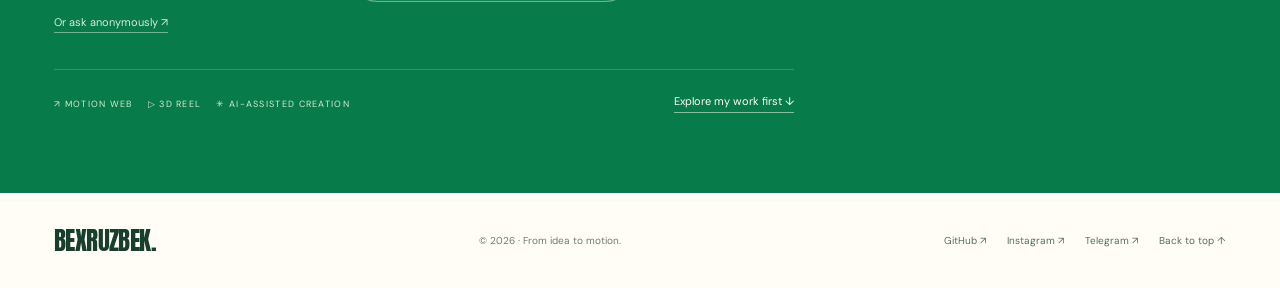
==== commit 7ac25bd7: "Open Higgsfield certificate in modal" ====
--- a/index.html
+++ b/index.html
@@ -10,7 +10,7 @@
 <section class="services section wrap" id="yonalishlar"><div class="section-head reveal"><div><span class="scribble plain">What I can create for you</span><h2>FROM IDEA<br><span>TO SCREEN.</span></h2></div><p>Three disciplines. One purpose:<br>make your idea tangible.</p></div><div class="service-tabs" aria-label="Filter services"><button class="selected" data-focus="all" aria-pressed="true">All</button><button data-focus="web" aria-pressed="false">Motion web ↗︎</button><button data-focus="video" aria-pressed="false">3D video ▷</button><button data-focus="interactive" aria-pressed="false">Interactive ◇</button></div><div class="service-grid"><article class="service mint reveal" data-service="web"><span class="service-badge">SCROLL + HOVER</span><div class="service-demo web-demo" aria-hidden="true"><div class="fake-browser"><div>● ● ●<span>bexruzbek / motion</span></div><strong>HELLO,<br><em>MOTION.</em></strong><i>↗︎</i></div><span class="mini-cursor">↖︎</span></div><span class="service-index">01 / WEB</span><h3>Motion websites</h3><p>Personal brands, portfolios and landing pages with animated typography, smooth scrolling and interactive details.</p><a href="#aloqa">Discuss your idea ↗︎</a></article><article class="service peach reveal" data-service="video"><span class="service-badge">SCENE + STORY</span><div class="service-demo video-demo" aria-hidden="true"><div class="video-window"><span>▶</span><i></i><i></i><i></i><i></i><i></i></div><span class="timecode">00:00 / STORY</span></div><span class="service-index">02 / VIDEO</span><h3>3D stories &amp; reels</h3><p>Characters, scenes and dynamic editing with Remotion and 3D tools. Memorable stories made for short-form video.</p><a href="#ishlar">Explore the videos ↗︎</a></article><article class="service yellow reveal" data-service="interactive"><span class="service-badge">POINTER + 3D</span><div class="service-demo shape-demo" aria-hidden="true"><div class="ring r1"></div><div class="ring r2"></div><div class="ring r3"></div><span>✳︎</span></div><span class="service-index">03 / INTERACTIVE</span><h3>Interactive 3D</h3><p>Three.js scenes with depth, lighting and camera motion. Living web experiences that respond to the user’s cursor.</p><a href="#maydon">Try it yourself ↗︎</a></article></div></section>
 <section class="playground section" id="maydon"><div class="wrap"><div class="play-head reveal"><span class="scribble plain">Go ahead. Give it a nudge.</span><h2>MOTION IS<br>MORE THAN <span>DECORATION.</span></h2><p>The shapes fall into place. Grab, drag and release them.<br>Keyboard: Tab to select, arrow keys to move.</p></div><div class="physics" aria-label="Draggable motion shapes"><div class="physics-grid" aria-hidden="true"></div><button class="toy" style="--toy:#c5f1d9" data-x=".06" data-y=".3">THREE.JS <span>↗︎</span></button><button class="toy" style="--toy:#ffd641" data-x=".36" data-y=".1">IDEA <span>✳︎</span></button><button class="toy" style="--toy:#f4b89a" data-x=".66" data-y=".5">REMOTION <span>▷</span></button><button class="toy" style="--toy:#fffdf5" data-x=".14" data-y=".72">MOTION WEB <span>↗︎</span></button><button class="toy" style="--toy:#a0d0f2" data-x=".58" data-y=".77">VIBE CODING <span>✦︎</span></button><button class="toy" style="--toy:#f1a1b7" data-x=".8" data-y=".15">WEBGL <span>◇</span></button><button class="toy" style="--toy:#d6caef" data-x=".42" data-y=".55">3D STORY <span>▷</span></button><button class="toy" style="--toy:#d9f09b" data-x=".75" data-y=".8">ANIMATION <span>✳︎</span></button><button class="toy" style="--toy:#f7ddb3" data-x=".06" data-y=".05">DESIGN <span>✦︎</span></button><button class="toy" style="--toy:#a9e4db" data-x=".49" data-y=".37">NEW IDEA <span>↗︎</span></button><span class="physics-hint" aria-hidden="true">GRAB. DRAG. RELEASE. ↗︎</span></div><button class="reset" id="reset-toys">Reset the scene ↻︎</button></div></section>
 <section class="about section wrap" id="men-haqimda"><div class="about-photo reveal"><div class="photo-bar"><span>bexruzbek / about</span><span>↗︎</span></div><img src="/assets/bexruzbek.png" alt="Portrait of Bexruzbek Kuchkarboev" width="747" height="1024" loading="lazy"><span class="photo-caption">Hello!</span></div><div class="about-copy reveal"><div class="eyebrow dark">THE PERSON BEHIND THE CODE</div><h2>I’M<br><span>BEXRUZBEK<br>KUCHKARBOEV.</span></h2><p class="lead">Vibe coder and digital creator. I enjoy building expressive projects with a distinct character.</p><p>I combine modern AI tools with code to prototype faster and spend more time on design quality, motion details and smooth animation. My focus: interactive websites, Three.js scenes and Remotion videos.</p><p>Every project is a new creative exploration. I’m open to commercial collaborations with startups and personal brands, working directly on your idea from start to finish.</p><a class="button green" href="https://t.me/kuchkarboev" target="_blank" rel="noopener">Let’s connect <span>↗︎</span></a><div class="about-tags"><span>Three.js</span><span>Remotion</span><span>Creating with AI</span></div></div></section>
-<section class="certificates section wrap"><div class="cert-head reveal"><div class="eyebrow dark">TECHNICAL FOUNDATIONS &amp; SECURITY</div><h2>CERTIFICATIONS.</h2><p>Design and animation are one part of the work. My knowledge of cybersecurity and systems programming informs how I build clean, stable and security-conscious web projects.</p></div><div class="certificate-grid"><button class="certificate-card reveal" type="button" data-certificate="/assets/cert-c3sa.png" data-certificate-title="Certified Cyber Security Analyst (C3SA)"><img src="/assets/cert-c3sa.webp" alt="Certified Cyber Security Analyst C3SA certificate" width="720" height="500" loading="lazy"><div><h3>Certified Cyber Security Analyst (C3SA)</h3><p>Cyberwarfare Labs · 10.10.2026</p><span>View certificate ↗︎</span></div></button><button class="certificate-card reveal" type="button" data-certificate="/assets/cert-btf.png" data-certificate-title="Certified Blue Team Fundamentals (BTF)"><img src="/assets/cert-btf.webp" alt="Certified Blue Team Fundamentals BTF certificate" width="720" height="500" loading="lazy"><div><h3>Certified Blue Team Fundamentals (BTF)</h3><p>Cyberwarfare Labs · 10.10.2026</p><span>View certificate ↗︎</span></div></button><article class="certificate-card reveal"><img src="/assets/cert-higgsfield-ai-creation-first-steps.png" alt="AI Creation: First Steps certificate from Higgsfield Academy" width="2160" height="1468" loading="lazy"><div><h3>AI Creation: First Steps</h3><p>Higgsfield Academy · 13.11.2026</p><a href="https://higgsfield.ai/verify/HFA-2026-QUXCJ3YHJ5G7" target="_blank" rel="noopener noreferrer">Verify credential ↗︎</a></div></article></div></section>
+<section class="certificates section wrap"><div class="cert-head reveal"><div class="eyebrow dark">TECHNICAL FOUNDATIONS &amp; SECURITY</div><h2>CERTIFICATIONS.</h2><p>Design and animation are one part of the work. My knowledge of cybersecurity and systems programming informs how I build clean, stable and security-conscious web projects.</p></div><div class="certificate-grid"><button class="certificate-card reveal" type="button" data-certificate="/assets/cert-c3sa.png" data-certificate-title="Certified Cyber Security Analyst (C3SA)"><img src="/assets/cert-c3sa.webp" alt="Certified Cyber Security Analyst C3SA certificate" width="720" height="500" loading="lazy"><div><h3>Certified Cyber Security Analyst (C3SA)</h3><p>Cyberwarfare Labs · 10.10.2026</p><span>View certificate ↗︎</span></div></button><button class="certificate-card reveal" type="button" data-certificate="/assets/cert-btf.png" data-certificate-title="Certified Blue Team Fundamentals (BTF)"><img src="/assets/cert-btf.webp" alt="Certified Blue Team Fundamentals BTF certificate" width="720" height="500" loading="lazy"><div><h3>Certified Blue Team Fundamentals (BTF)</h3><p>Cyberwarfare Labs · 10.10.2026</p><span>View certificate ↗︎</span></div></button><article class="certificate-card reveal" data-certificate="/assets/cert-higgsfield-ai-creation-first-steps.png" data-certificate-title="AI Creation: First Steps" role="button" tabindex="0" aria-label="View AI Creation: First Steps certificate"><img src="/assets/cert-higgsfield-ai-creation-first-steps.png" alt="AI Creation: First Steps certificate from Higgsfield Academy" width="2160" height="1468" loading="lazy"><div><h3>AI Creation: First Steps</h3><p>Higgsfield Academy · 13.11.2026</p><a href="https://higgsfield.ai/verify/HFA-2026-QUXCJ3YHJ5G7" target="_blank" rel="noopener noreferrer">Verify credential ↗︎</a></div></article></div></section>
 <section class="process section"><div class="wrap"><div class="section-head reveal"><div><span class="scribble plain">It starts with a conversation.</span><h2>HOW WE<br><span>WORK TOGETHER.</span></h2></div><a class="text-link" href="https://t.me/kuchkarboev" target="_blank" rel="noopener">Message on Telegram ↗︎</a></div><div class="steps"><article class="reveal"><span>01</span><h3>Let’s talk</h3><p>We discuss your idea, references and what you want to create.</p></article><article class="reveal"><span>02</span><h3>Prototype</h3><p>I build an initial version. We review it together and refine the details.</p></article><article class="reveal"><span>03</span><h3>Bring it to life</h3><p>We bring design, motion and detail together, then test the finished experience.</p></article></div></div></section>
 <section class="faq section wrap" id="savollar"><div class="faq-title reveal"><span class="scribble plain">Let’s be clear.</span><h2>QUESTIONS.<br><span>CLEAR ANSWERS.</span></h2><p>Have another question?<br><a href="https://t.me/kuchkarboev" target="_blank" rel="noopener">Ask me on Telegram ↗︎</a><br><a class="secondary-link" href="https://t.me/anonaskbot?start=7vqml4p" target="_blank" rel="noopener noreferrer">Ask anonymously ↗︎</a></p></div><div class="questions"><details class="reveal"><summary>Are these client projects or independent concepts?<span>+</span></summary><p>The work shown here consists of original concepts and R&amp;D projects demonstrating my technical and creative capabilities. I’m open to commercial collaborations, with direct personal involvement, focused attention and flexible terms.</p></details><details class="reveal"><summary>What kinds of projects do you take on?<span>+</span></summary><p>Distinctive portfolios for personal brands and professionals, motion landing pages for products, interactive 3D web scenes and short 3D stories for Reels and Shorts.</p></details><details class="reveal"><summary>How do you use AI in your workflow?<span>+</span></summary><p>AI helps me build foundations and test ideas faster, saving time for both of us. Visual decisions, animation feel, code quality and final quality control remain my responsibility.</p></details><details class="reveal"><summary>How do you set the price and timeline?<span>+</span></summary><p>Every idea has a different scope. Send a short description on Telegram and I’ll respond within 24 hours with a timeline and proposal based on the design and animation requirements.</p></details></div></section>
 <section class="contact" id="aloqa"><div class="wrap"><span class="scribble">Your idea is next.</span><h2>LET’S MAKE<br><span>SOMETHING GREAT.</span></h2><p>You don’t need a finished brief. An idea, one or two references you like and a short message are enough to get started.</p><div class="contact-links"><a class="button cream" href="https://t.me/kuchkarboev" target="_blank" rel="noopener"><img src="/assets/bexruzbek.png" alt="" width="30" height="30" loading="lazy" decoding="async"> Telegram · @kuchkarboev <span>↗︎</span></a><a class="button outline instagram" href="https://www.instagram.com/kuchqarboev/" target="_blank" rel="noopener">◎ Instagram · @kuchqarboev <span>↗︎</span></a></div><a class="contact-anon" href="https://t.me/anonaskbot?start=7vqml4p" target="_blank" rel="noopener noreferrer">Or ask anonymously ↗︎</a><div class="contact-extras"><span>↗︎ MOTION VEB</span><span>▷ 3D REEL</span><span>✳︎ AI BILAN IJOD</span><a href="#ishlar">Explore my work first ↓︎</a></div><div class="contact-collage" aria-hidden="true"><span class="collage-note">THE NEXT<br>IDEA IS<br>YOURS.</span><span class="collage-orbit"></span><span class="collage-cursor">↖︎</span><span class="collage-tag">LET’S MAKE IT MOVE ↗︎</span></div><span class="contact-flower" aria-hidden="true">✳︎</span></div></section></main>
--- a/style.css
+++ b/style.css
@@ -10,7 +10,7 @@
 @media(prefers-reduced-motion:reduce){:root{scroll-behavior:auto}*,*::before,*::after{animation:none!important;transition:none!important}.js .reveal{opacity:1;translate:none}.hero-copy,.portrait-scene{translate:none!important}h1 svg path{stroke-dashoffset:0}.portrait{transform:rotate(3deg)}}
 @supports (font-variant-emoji:text){html,body,button,a,span,i,small{font-variant-emoji:text}.button span,.watch span,.play,.scroll-note span,.brand-star,.portrait-sticker,.floating-star,.notebook-top i,.note-row>span,.toy>span,.contact-flower,.collage-cursor,.shape-demo>span{font-family:Arial,sans-serif!important;font-variant-emoji:text}}
 @media(min-width:1101px){.works{grid-template-columns:repeat(3,1fr)}.works .work-cover{height:390px}.works .phone{scale:.82;transform-origin:50% 0}.works .reel-still{left:44%;top:46px;width:158px;height:282px}.works .cost-card{left:16px;top:145px;padding:14px}.works .cost-card b{font-size:28px}.works .floating-star{right:22px;top:75px;font-size:66px}}
-.diplom-cover{background:#d5f0df;display:grid;place-items:center}.diplom-still{height:83%;width:auto;max-width:74%;object-fit:cover;border:7px solid #1b4933;border-radius:13px;box-shadow:15px 18px 0 #14684125;transform:rotate(5deg);transition:transform .35s}.diplom-cover:hover .diplom-still{transform:rotate(-2deg) translateY(-4px)}.certificates{padding-top:0;padding-bottom:110px}.cert-head h2{margin-top:16px}.certificate-grid{display:grid;grid-template-columns:repeat(2,minmax(0,1fr));gap:28px;margin-top:30px}.certificate-card{display:grid;grid-template-columns:235px 1fr;align-items:center;gap:27px;padding:18px;border:1px solid #b7cbb8;border-radius:18px;background:#eef2e8;text-align:left;color:var(--ink);transition:transform .25s,box-shadow .25s}.certificate-card:hover{transform:translateY(-4px);box-shadow:0 12px 24px #16442b16}.certificate-card img{display:block;width:235px;height:155px;object-fit:cover;border-radius:11px;border:1px solid #a9c1ac}.certificate-card h3{font-size:17px;line-height:1.35}.certificate-card p{font-size:11px;letter-spacing:.45px;color:#59755f;margin-top:10px}.certificate-card span,.certificate-card a{display:inline-block;margin-top:15px;font-size:10px;color:#087b4b;border-bottom:1px solid #94b69a;padding-bottom:3px;text-decoration:none}#certificate-dialog{width:min(94vw,1040px);max-height:93svh;padding:18px;background:var(--cream)}#certificate-dialog .dialog-head{padding:0 2px 14px}#certificate-dialog h2{font:20px 'DM Sans';letter-spacing:-.5px;text-transform:none}#certificate-dialog img{display:block;width:100%;max-height:calc(93svh - 80px);object-fit:contain;border-radius:10px;background:#10231b}.secondary-link{display:inline-block;margin-top:9px;color:#59755f!important;font-size:11px;text-decoration:none!important;border-bottom:1px solid #9cb59e;padding-bottom:2px}.contact-anon{display:block;width:max-content;position:relative;z-index:2;margin-top:13px;font-size:11px;color:#d7eddb;border-bottom:1px solid #d7eddb80;padding-bottom:3px}@media(max-width:760px){.certificates{padding-top:0;padding-bottom:65px}.certificate-grid{grid-template-columns:1fr;gap:16px;margin-top:24px}.certificate-card{grid-template-columns:148px 1fr;gap:17px;padding:14px}.certificate-card img{width:148px;height:98px}.certificate-card h3{font-size:14px}.certificate-card p{font-size:9px;margin-top:6px}.certificate-card span{font-size:9px;margin-top:9px}.diplom-still{height:84%;max-width:63%}#certificate-dialog{padding:13px}#certificate-dialog h2{font-size:16px}}
+.diplom-cover{background:#d5f0df;display:grid;place-items:center}.diplom-still{height:83%;width:auto;max-width:74%;object-fit:cover;border:7px solid #1b4933;border-radius:13px;box-shadow:15px 18px 0 #14684125;transform:rotate(5deg);transition:transform .35s}.diplom-cover:hover .diplom-still{transform:rotate(-2deg) translateY(-4px)}.certificates{padding-top:0;padding-bottom:110px}.cert-head h2{margin-top:16px}.certificate-grid{display:grid;grid-template-columns:repeat(2,minmax(0,1fr));gap:28px;margin-top:30px}.certificate-card{display:grid;grid-template-columns:235px 1fr;align-items:center;gap:27px;padding:18px;border:1px solid #b7cbb8;border-radius:18px;background:#eef2e8;text-align:left;color:var(--ink);transition:transform .25s,box-shadow .25s}.certificate-card:hover{transform:translateY(-4px);box-shadow:0 12px 24px #16442b16}.certificate-card[data-certificate]{cursor:pointer}.certificate-card img{display:block;width:235px;height:155px;object-fit:cover;border-radius:11px;border:1px solid #a9c1ac}.certificate-card h3{font-size:17px;line-height:1.35}.certificate-card p{font-size:11px;letter-spacing:.45px;color:#59755f;margin-top:10px}.certificate-card span,.certificate-card a{display:inline-block;margin-top:15px;font-size:10px;color:#087b4b;border-bottom:1px solid #94b69a;padding-bottom:3px;text-decoration:none}#certificate-dialog{width:min(94vw,1040px);max-height:93svh;padding:18px;background:var(--cream)}#certificate-dialog .dialog-head{padding:0 2px 14px}#certificate-dialog h2{font:20px 'DM Sans';letter-spacing:-.5px;text-transform:none}#certificate-dialog img{display:block;width:100%;max-height:calc(93svh - 80px);object-fit:contain;border-radius:10px;background:#10231b}.secondary-link{display:inline-block;margin-top:9px;color:#59755f!important;font-size:11px;text-decoration:none!important;border-bottom:1px solid #9cb59e;padding-bottom:2px}.contact-anon{display:block;width:max-content;position:relative;z-index:2;margin-top:13px;font-size:11px;color:#d7eddb;border-bottom:1px solid #d7eddb80;padding-bottom:3px}@media(max-width:760px){.certificates{padding-top:0;padding-bottom:65px}.certificate-grid{grid-template-columns:1fr;gap:16px;margin-top:24px}.certificate-card{grid-template-columns:148px 1fr;gap:17px;padding:14px}.certificate-card img{width:148px;height:98px}.certificate-card h3{font-size:14px}.certificate-card p{font-size:9px;margin-top:6px}.certificate-card span{font-size:9px;margin-top:9px}.diplom-still{height:84%;max-width:63%}#certificate-dialog{padding:13px}#certificate-dialog h2{font-size:16px}}
 /* Motion refinement 02 */
 .hand-note{animation:note-bounce 1.1s .75s cubic-bezier(.2,.85,.3,1.1) both}.hand-note svg{overflow:visible}.hand-note svg path{stroke-dasharray:220;stroke-dashoffset:220;animation:arrow-draw .85s 1.65s ease-out forwards}.portrait-sticker{animation:sticker-land .8s 1.1s both}.final-reel-still video{display:block;width:100%;height:100%;object-fit:cover;pointer-events:none}.final-reel-still{background:#193c2d}.final-reel-label b{font-family:Anton;font-size:33px;letter-spacing:-.3px;color:#174c33}.final-reel-label{max-width:58%}.paper-tape{position:absolute;top:-12px;left:41%;width:100px;height:26px;background:#f5ddb599;transform:rotate(-6deg);z-index:2;backdrop-filter:blur(2px)}.notebook{transition:box-shadow .4s}.notebook:hover{box-shadow:0 28px 65px #34412f26}.notebook-top i{animation:spin 24s linear infinite}.js .note-row{opacity:.25;transform:translateX(18px);transition:opacity .65s,transform .75s cubic-bezier(.16,1,.3,1)}.paper-active .note-row{opacity:1;transform:translateX(0)}.paper-active .note-row:nth-of-type(2){transition-delay:.1s}.paper-active .note-row:nth-of-type(3){transition-delay:.24s}.paper-active .note-row:nth-of-type(4){transition-delay:.38s}.paper-active .note-row:nth-of-type(5){transition-delay:.52s}.note-row>span{transition:rotate .35s,scale .35s}.note-row:hover>span{rotate:15deg;scale:1.2}.note-footer{position:relative}.note-footer:after{content:'';position:absolute;right:0;bottom:-4px;width:0;height:2px;background:#d49c25;transition:width 1s .75s}.paper-active .note-footer:after{width:65%}.intro-copy h2>span{background-image:linear-gradient(#ffdc3980,#ffdc3980);background-size:0 15%;background-position:0 94%;background-repeat:no-repeat;transition:background-size 1.2s .5s}.intro-copy.visible h2>span{background-size:100% 15%}
 .service-tabs{display:flex;align-items:center;gap:8px;flex-wrap:wrap;margin:-15px 0 27px}.service-tabs button{font-size:11px;border:1px solid #b8ccba;background:transparent;border-radius:30px;padding:11px 16px;color:#315a3e;transition:background .2s,translate .2s}.service-tabs button:hover{translate:0 -3px}.service-tabs .selected{background:#087b4b;color:#fffdf5;border-color:#087b4b}.service{position:relative;box-shadow:0 7px 0 #0f47200a;transition:opacity .35s,box-shadow .35s,outline-color .35s}.service .service-demo{transform:perspective(700px) rotateX(var(--my,0deg)) rotateY(var(--mx,0deg));transition:transform .25s}.service:hover{box-shadow:0 18px 40px #0f47201a}.service-muted{opacity:.5}.service-focused{outline:2px solid #087b4b;outline-offset:4px}.service-badge{align-self:flex-end;position:relative;z-index:3;font-size:7px;letter-spacing:1.2px;border:1px solid #234f302b;background:#fffdf54d;border-radius:20px;padding:6px 8px;margin-bottom:5px}.fake-browser>div:after{content:'';height:3px;width:35%;background:#ffdc39;position:absolute;left:0;top:22px;animation:browser-load 3.5s ease-in-out infinite}.web-demo .mini-cursor{filter:drop-shadow(4px 4px 0 #fffdf5)}.video-window>span{background:#ffffff15;border:1px solid #d5f0df44;border-radius:50%;width:52px;height:52px;display:grid;place-items:center;font-size:25px;top:27px;left:calc(50% - 26px)}.video-window>i{animation:timeline-enhanced 2.4s ease-in-out infinite}.video-window>i:nth-of-type(4){animation-delay:-.7s}.video-window>i:nth-of-type(5){animation-delay:-1.4s}.shape-demo:after,.shape-demo:before{content:'';position:absolute;width:8px;height:8px;background:#fffdf5;border:1px solid #41884d;border-radius:50%;offset-path:ellipse(88px 63px at 50% 50%);animation:orbit-dot 6s linear infinite}.shape-demo:before{animation-delay:-3s;width:12px;height:12px;background:#087b4b}
